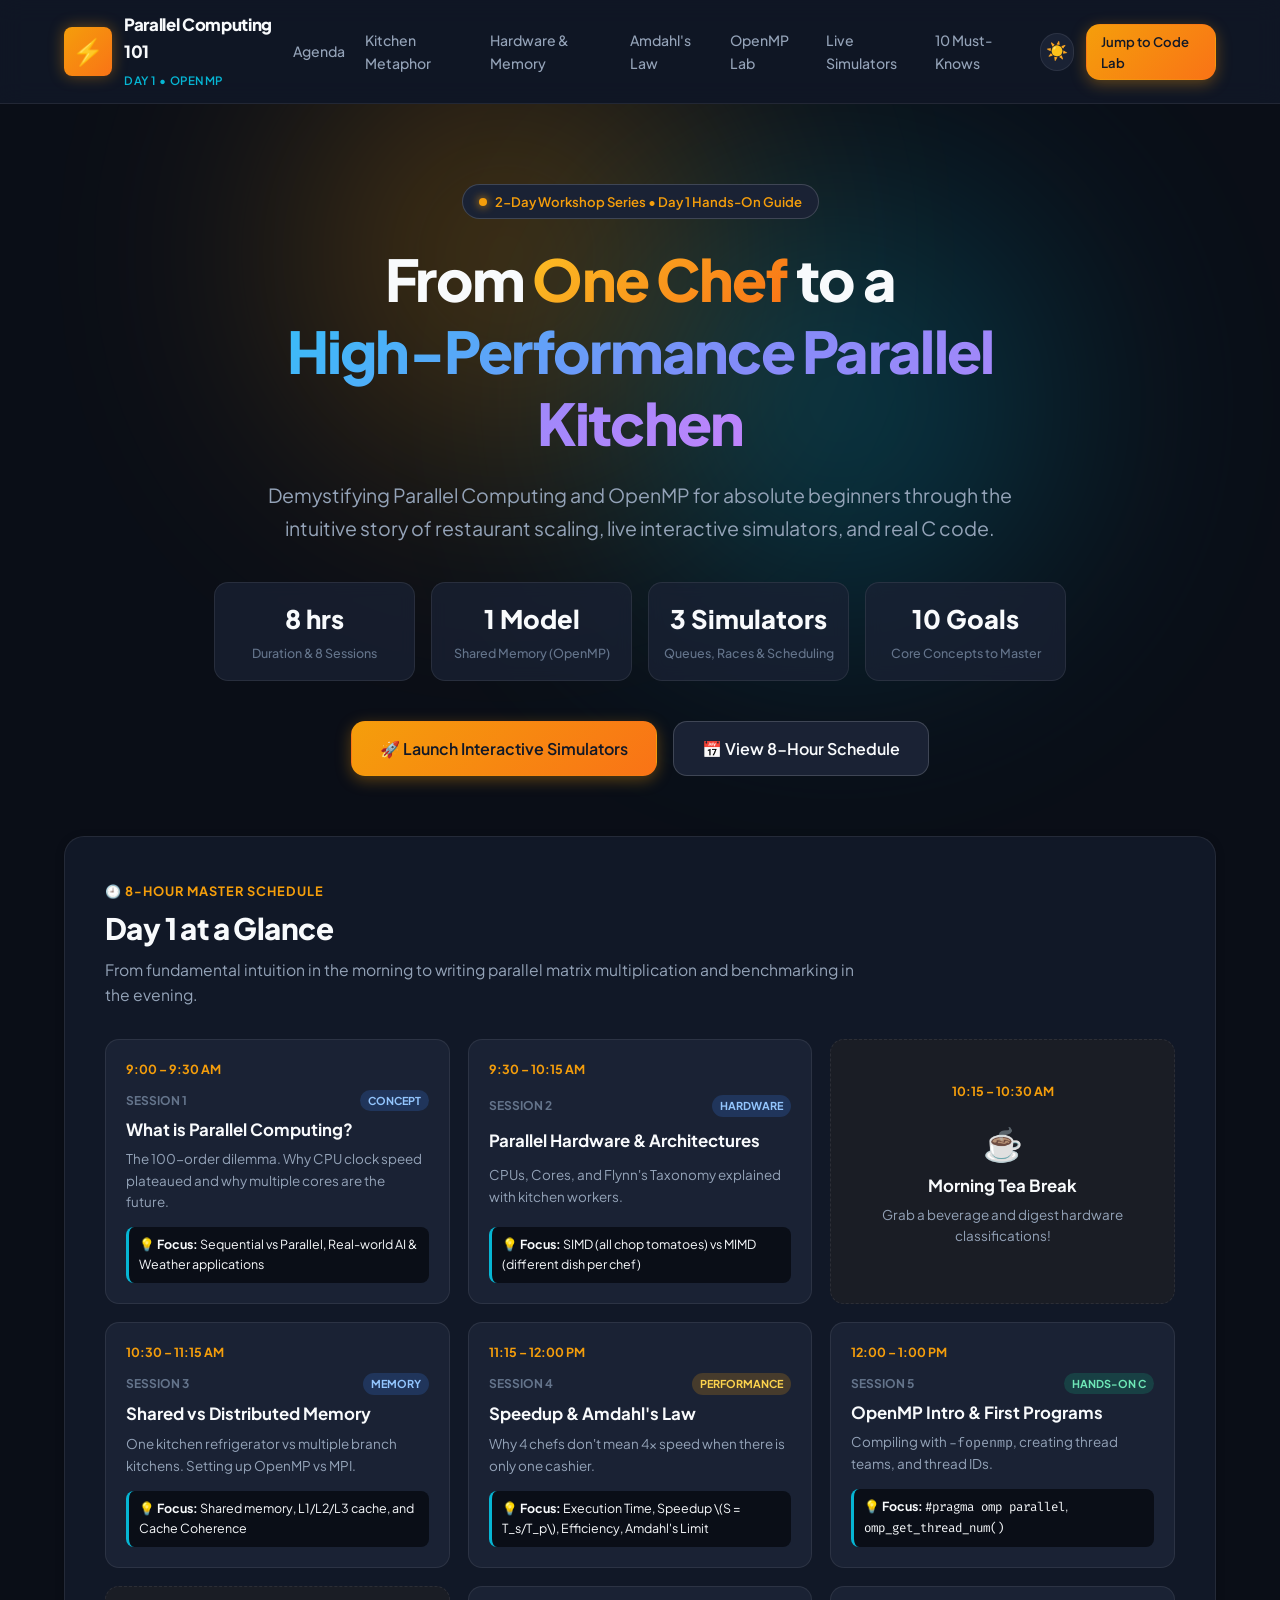
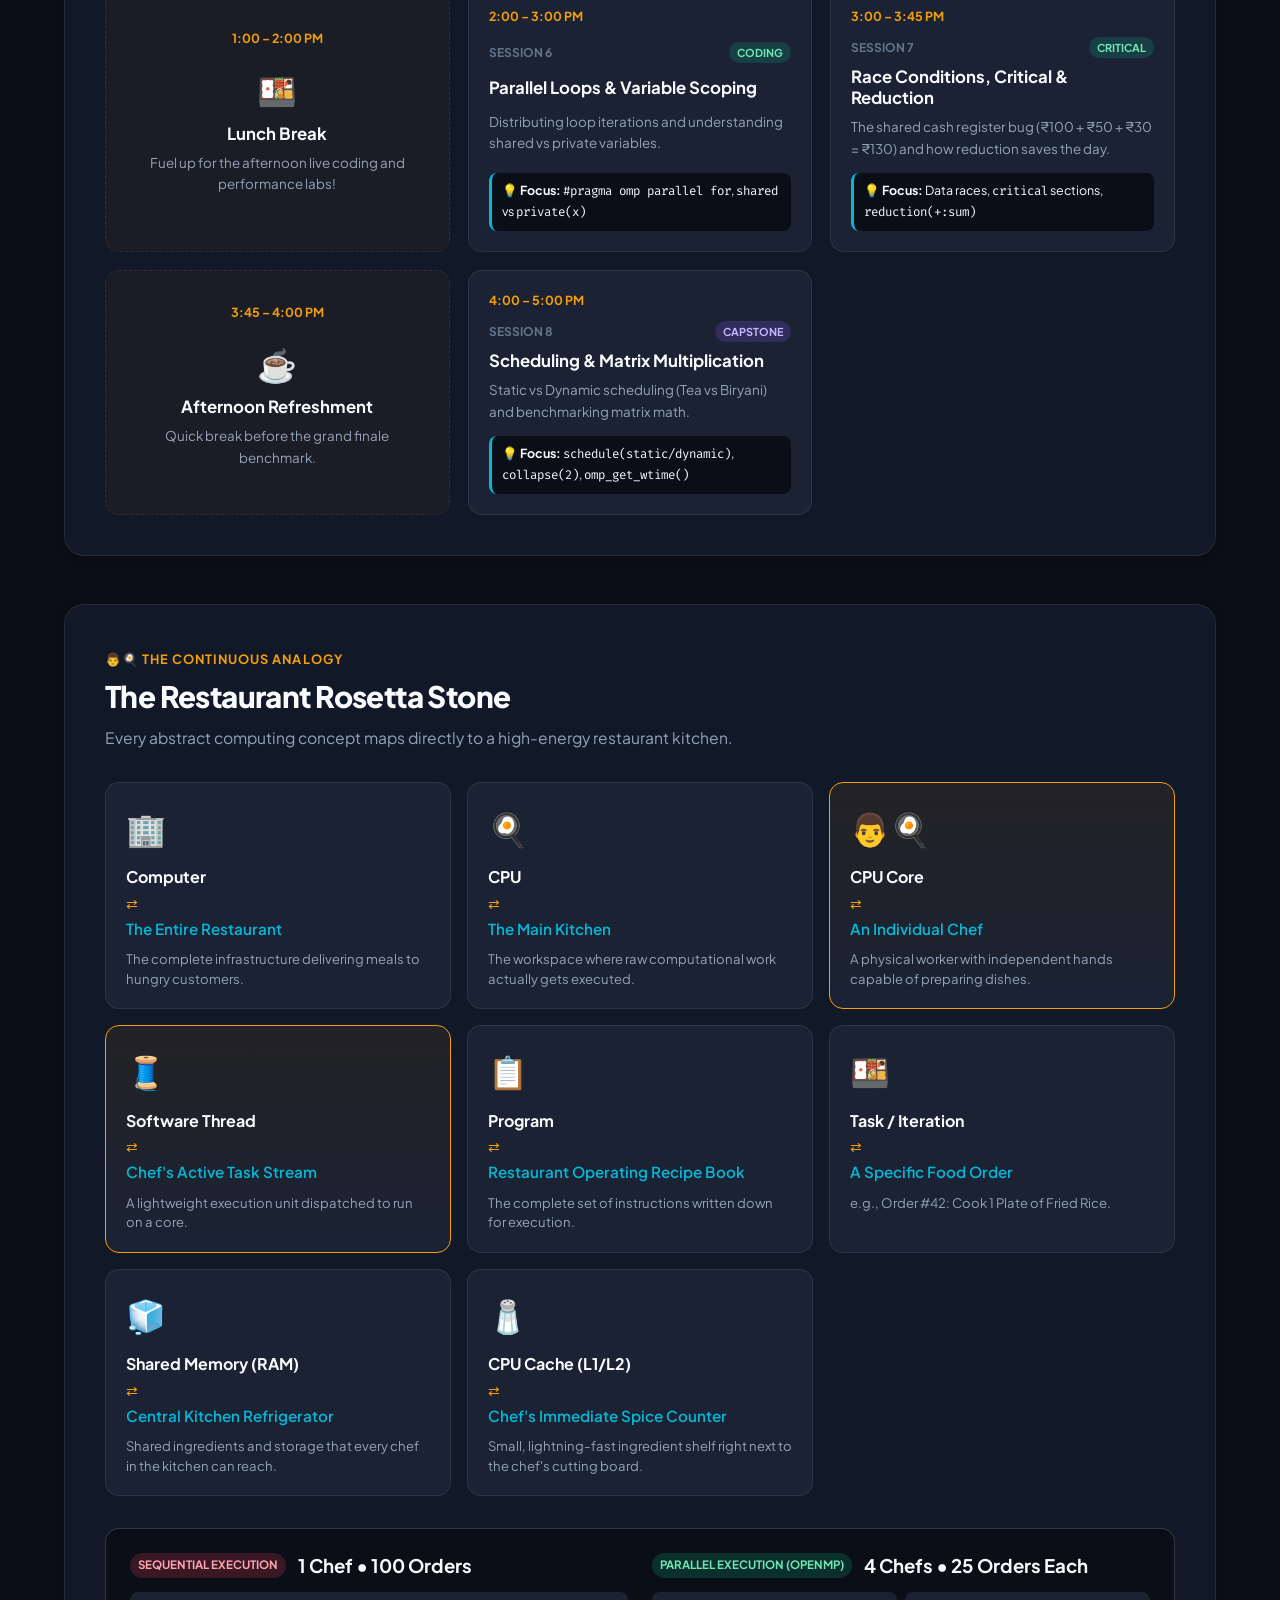
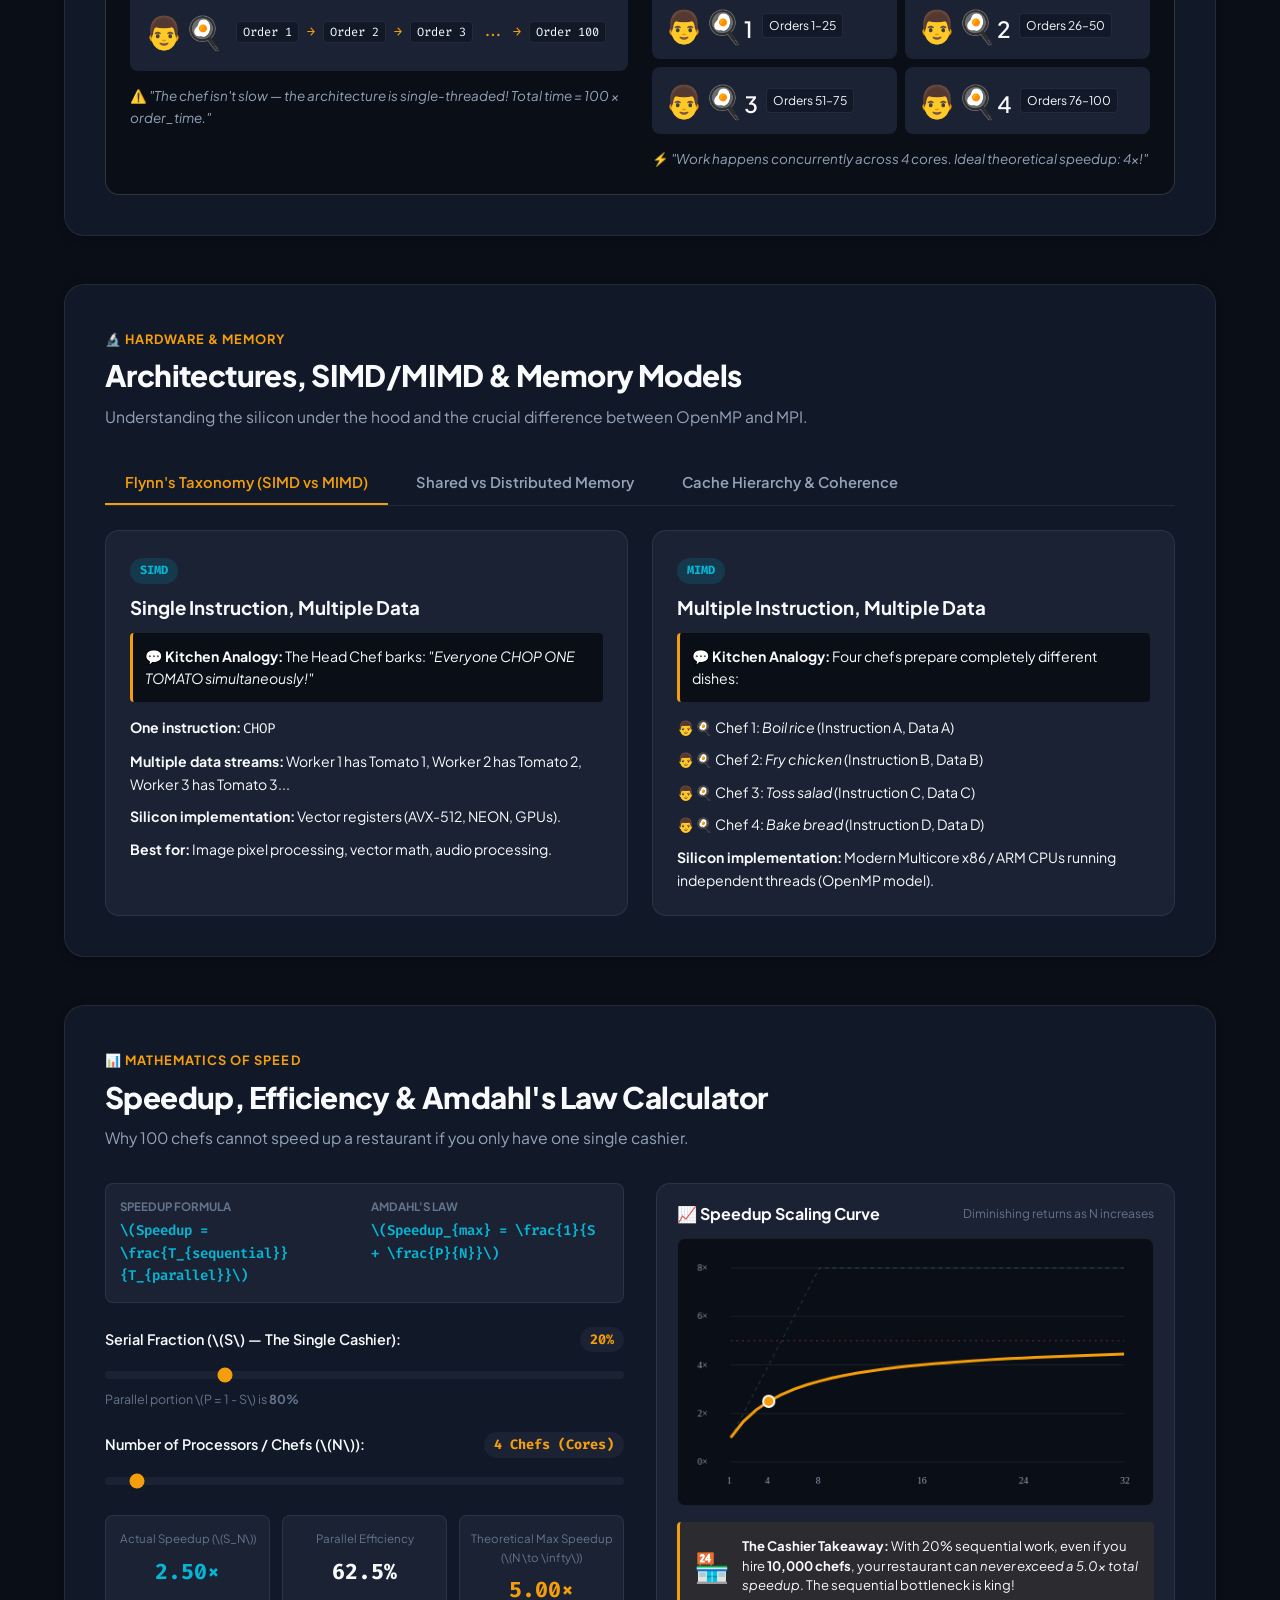
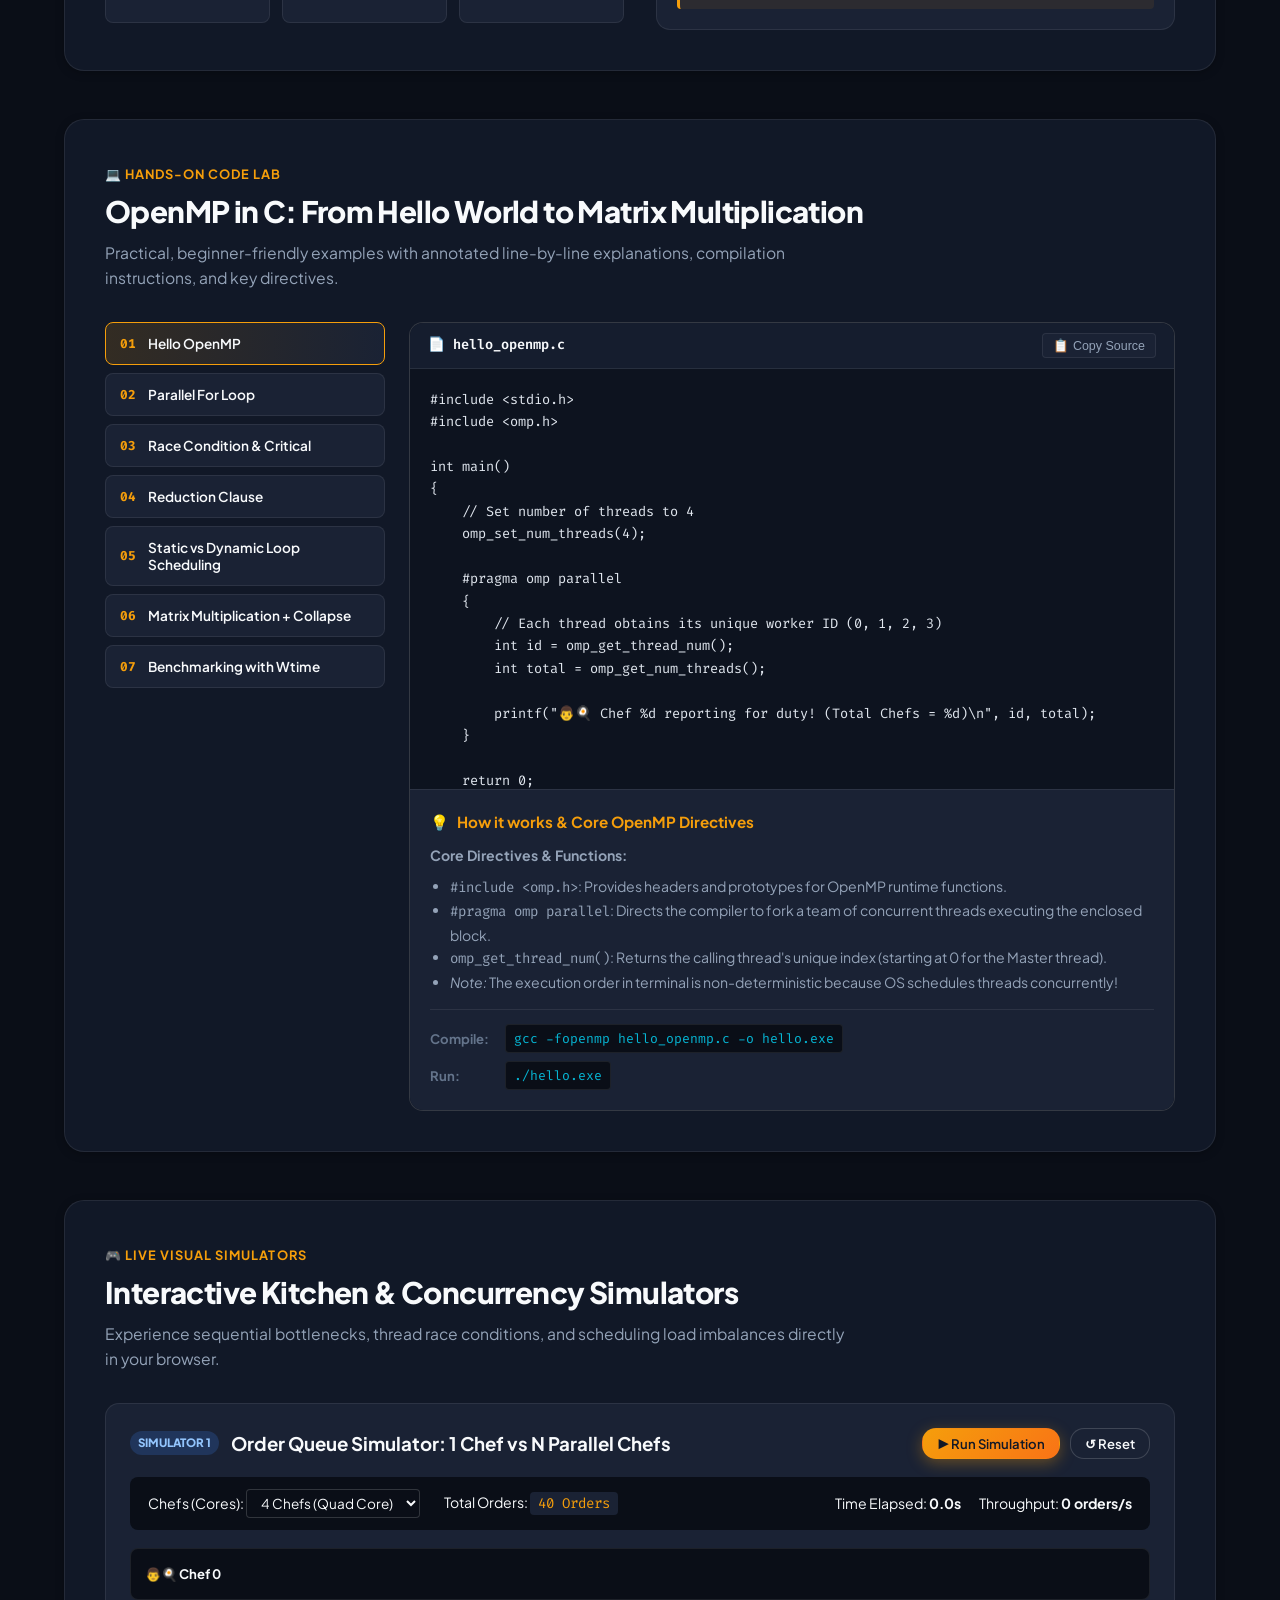
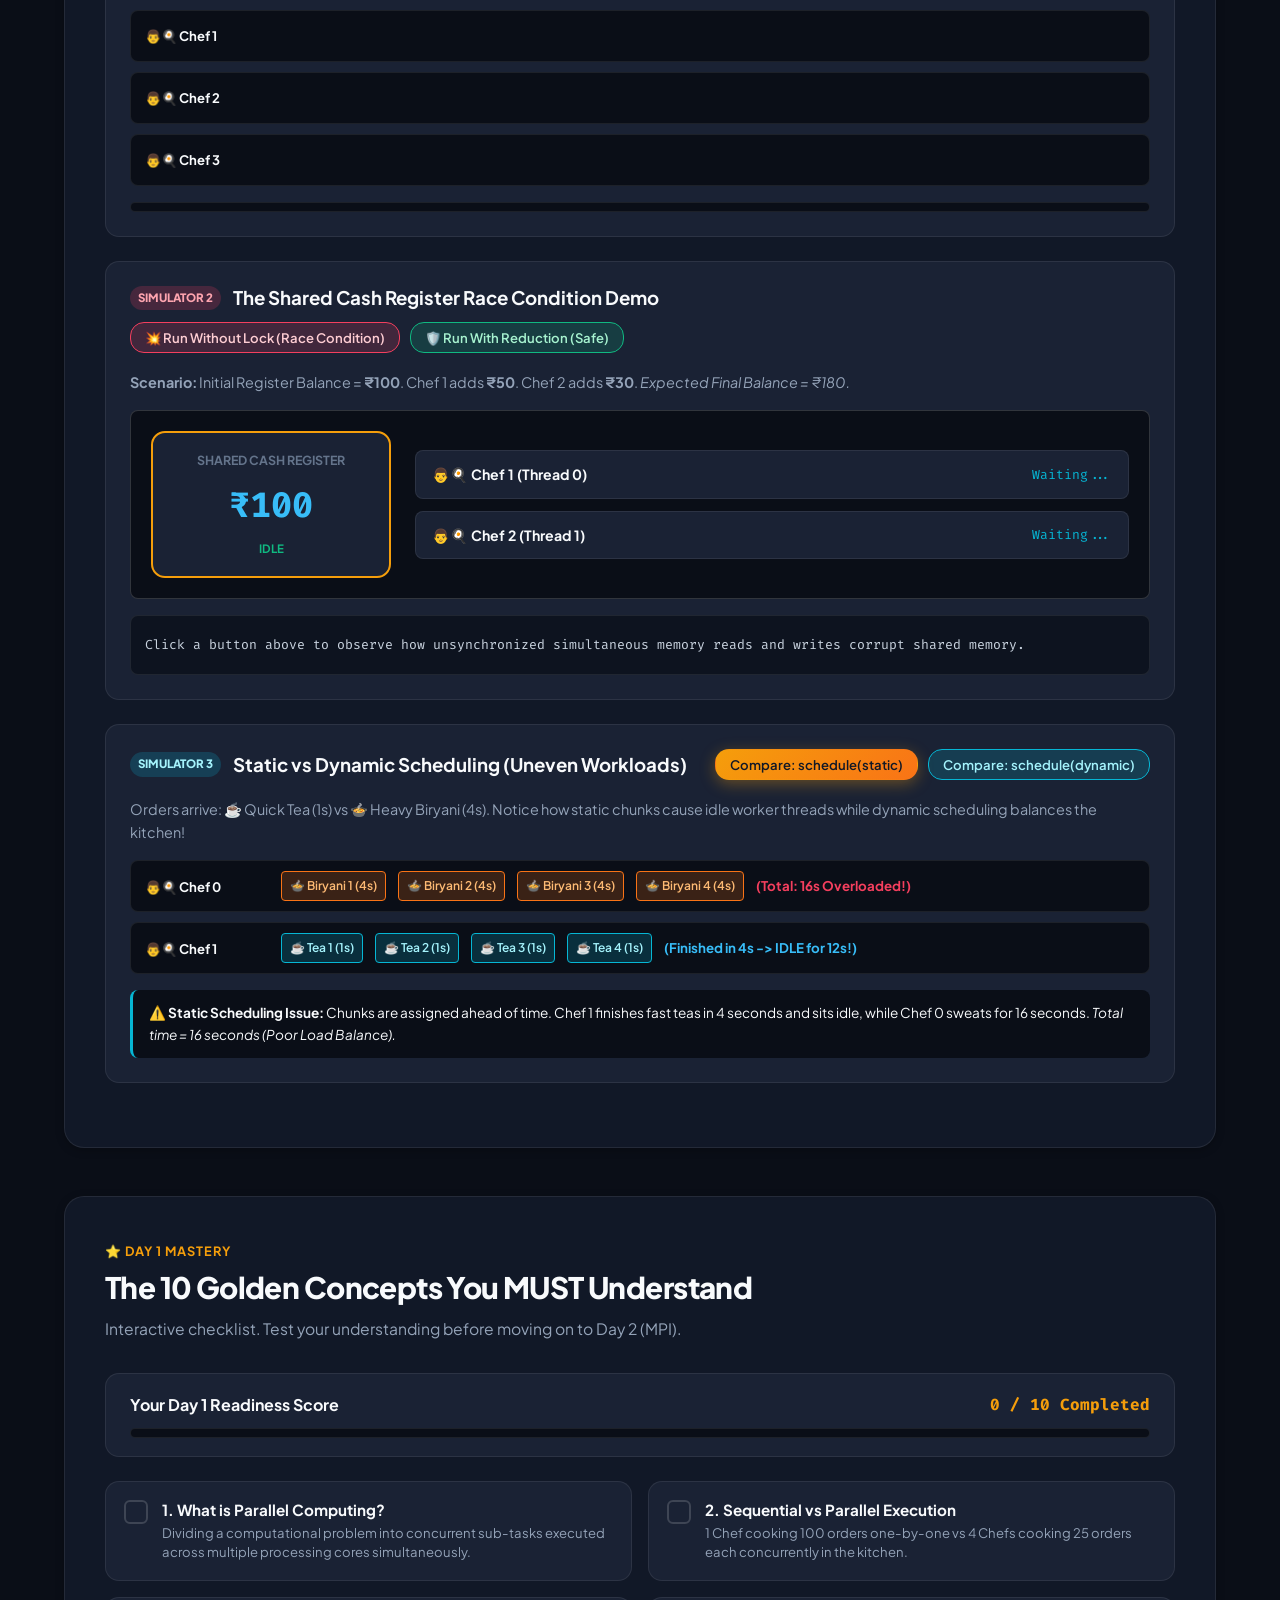
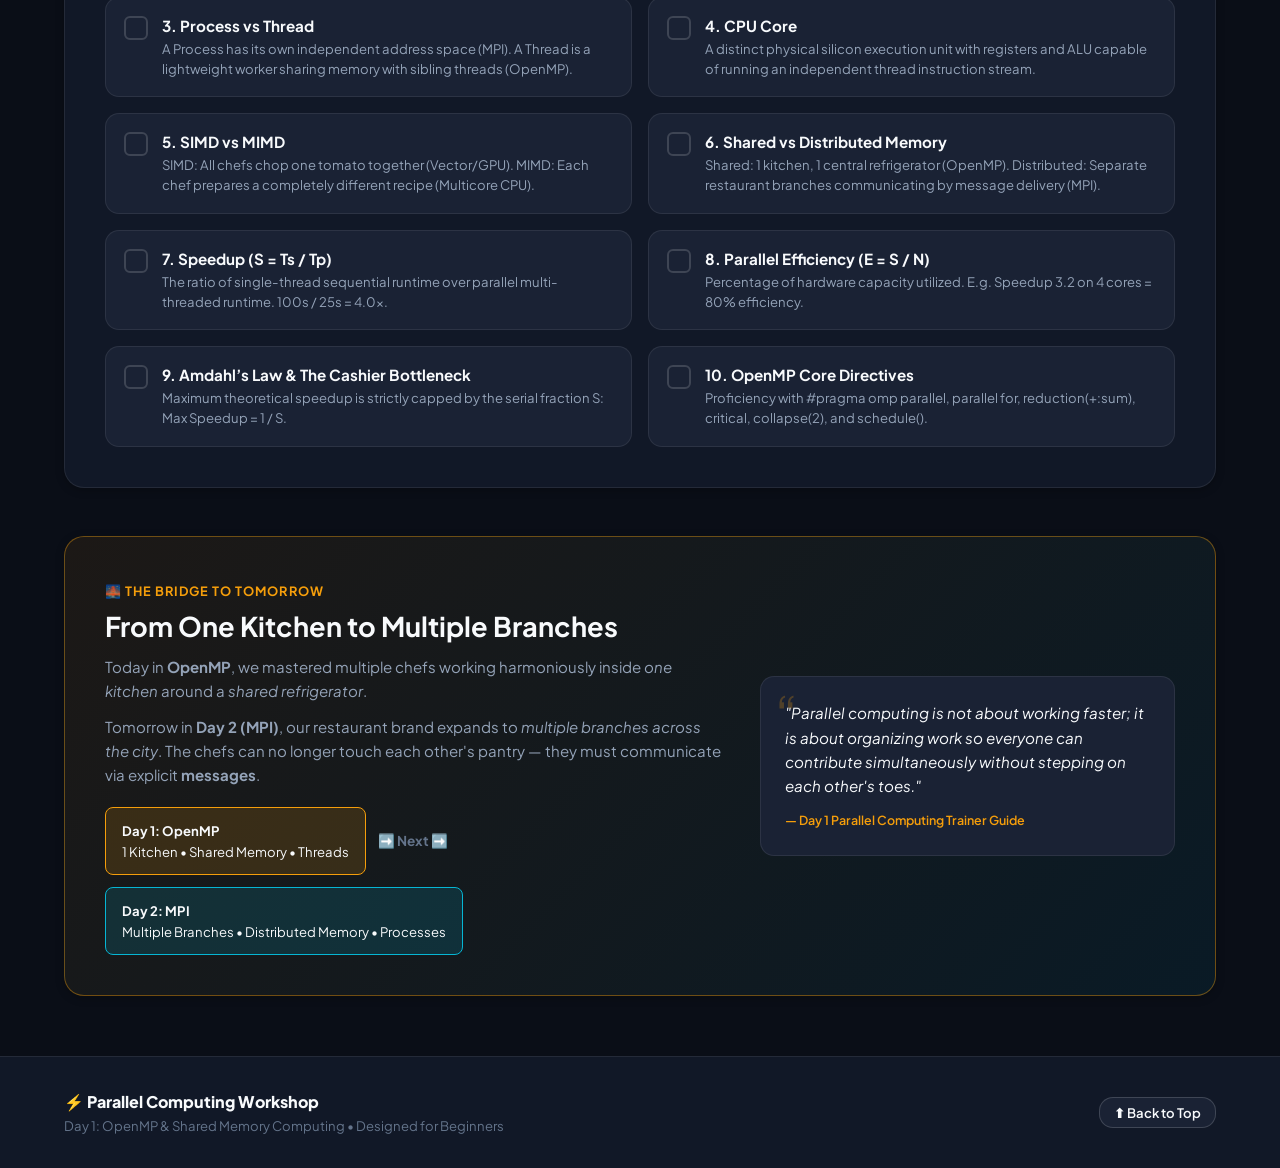
==== index.html @ 8dbad6a5 "Initial commit: Day 1 Parallel Computing and OpenMP Workshop Landing Page" ====
<!DOCTYPE html>
<html lang="en">
<head>
  <meta charset="UTF-8">
  <meta name="viewport" content="width=device-width, initial-scale=1.0">
  <title>Day 1: Parallel Computing & OpenMP — From One Chef to a Parallel Kitchen</title>
  <meta name="description" content="Day 1 of 2-Day Parallel Computing Workshop: Master parallel computing fundamentals, architectures, memory models, Amdahl's Law, and OpenMP through the continuous kitchen analogy.">
  <link rel="preconnect" href="https://fonts.googleapis.com">
  <link rel="preconnect" href="https://fonts.gstatic.com" crossorigin>
  <link href="https://fonts.googleapis.com/css2?family=Fira+Code:wght@400;500;600&family=Plus+Jakarta+Sans:wght@300;400;500;600;700;800&display=swap" rel="stylesheet">
  <link rel="stylesheet" href="style.css">
</head>
<body class="theme-dark">
  <!-- Top Navigation Header -->
  <header class="site-header">
    <div class="nav-container">
      <div class="brand">
        <span class="brand-icon">⚡</span>
        <div class="brand-text">
          <span class="brand-title">Parallel Computing 101</span>
          <span class="brand-badge">Day 1 • OpenMP</span>
        </div>
      </div>
      <nav class="nav-links" id="navLinks">
        <a href="#agenda">Agenda</a>
        <a href="#rosetta">Kitchen Metaphor</a>
        <a href="#architectures">Hardware & Memory</a>
        <a href="#amdahl">Amdahl's Law</a>
        <a href="#codelab">OpenMP Lab</a>
        <a href="#simulators">Live Simulators</a>
        <a href="#milestones">10 Must-Knows</a>
      </nav>
      <div class="nav-actions">
        <button class="theme-toggle" id="themeToggle" title="Toggle Theme" aria-label="Toggle Theme">
          <span class="toggle-icon">☀️</span>
        </button>
        <a href="#codelab" class="btn btn-primary btn-sm">Jump to Code Lab</a>
      </div>
    </div>
  </header>

  <!-- Hero Section -->
  <section class="hero-section">
    <div class="hero-glow hero-glow-1"></div>
    <div class="hero-glow hero-glow-2"></div>
    <div class="container hero-content">
      <div class="hero-pill">
        <span class="pill-dot"></span>
        <span>2-Day Workshop Series • Day 1 Hands-On Guide</span>
      </div>
      <h1 class="hero-title">
        From <span class="gradient-text-accent">One Chef</span> to a <br class="br-desktop">
        <span class="gradient-text-primary">High-Performance Parallel Kitchen</span>
      </h1>
      <p class="hero-subtitle">
        Demystifying Parallel Computing and OpenMP for absolute beginners through the intuitive story of restaurant scaling, live interactive simulators, and real C code.
      </p>

      <!-- Quick Metrics Bar -->
      <div class="hero-stats">
        <div class="stat-card">
          <div class="stat-num">8 hrs</div>
          <div class="stat-label">Duration & 8 Sessions</div>
        </div>
        <div class="stat-card">
          <div class="stat-num">1 Model</div>
          <div class="stat-label">Shared Memory (OpenMP)</div>
        </div>
        <div class="stat-card">
          <div class="stat-num">3 Simulators</div>
          <div class="stat-label">Queues, Races & Scheduling</div>
        </div>
        <div class="stat-card">
          <div class="stat-num">10 Goals</div>
          <div class="stat-label">Core Concepts to Master</div>
        </div>
      </div>

      <div class="hero-cta-group">
        <a href="#simulators" class="btn btn-primary btn-lg">
          <span>🚀 Launch Interactive Simulators</span>
        </a>
        <a href="#agenda" class="btn btn-secondary btn-lg">
          <span>📅 View 8-Hour Schedule</span>
        </a>
      </div>
    </div>
  </section>

  <!-- Main Container -->
  <main class="container">

    <!-- Section 0: Day at a Glance / Interactive Agenda -->
    <section id="agenda" class="section-card">
      <div class="section-header">
        <div class="section-tag">🕘 8-Hour Master Schedule</div>
        <h2 class="section-title">Day 1 at a Glance</h2>
        <p class="section-desc">From fundamental intuition in the morning to writing parallel matrix multiplication and benchmarking in the evening.</p>
      </div>

      <div class="timeline-grid">
        <!-- Item 1 -->
        <div class="timeline-card" data-session="1">
          <div class="time-badge">9:00 – 9:30 AM</div>
          <div class="session-header-row">
            <span class="session-num">Session 1</span>
            <span class="session-tag theory">Concept</span>
          </div>
          <h3>What is Parallel Computing?</h3>
          <p>The 100-order dilemma. Why CPU clock speed plateaued and why multiple cores are the future.</p>
          <div class="session-focus">💡 <strong>Focus:</strong> Sequential vs Parallel, Real-world AI & Weather applications</div>
        </div>

        <!-- Item 2 -->
        <div class="timeline-card" data-session="2">
          <div class="time-badge">9:30 – 10:15 AM</div>
          <div class="session-header-row">
            <span class="session-num">Session 2</span>
            <span class="session-tag theory">Hardware</span>
          </div>
          <h3>Parallel Hardware & Architectures</h3>
          <p>CPUs, Cores, and Flynn's Taxonomy explained with kitchen workers.</p>
          <div class="session-focus">💡 <strong>Focus:</strong> SIMD (all chop tomatoes) vs MIMD (different dish per chef)</div>
        </div>

        <!-- Break 1 -->
        <div class="timeline-card break-card">
          <div class="time-badge">10:15 – 10:30 AM</div>
          <div class="break-icon">☕</div>
          <h3>Morning Tea Break</h3>
          <p>Grab a beverage and digest hardware classifications!</p>
        </div>

        <!-- Item 3 -->
        <div class="timeline-card" data-session="3">
          <div class="time-badge">10:30 – 11:15 AM</div>
          <div class="session-header-row">
            <span class="session-num">Session 3</span>
            <span class="session-tag theory">Memory</span>
          </div>
          <h3>Shared vs Distributed Memory</h3>
          <p>One kitchen refrigerator vs multiple branch kitchens. Setting up OpenMP vs MPI.</p>
          <div class="session-focus">💡 <strong>Focus:</strong> Shared memory, L1/L2/L3 cache, and Cache Coherence</div>
        </div>

        <!-- Item 4 -->
        <div class="timeline-card" data-session="4">
          <div class="time-badge">11:15 – 12:00 PM</div>
          <div class="session-header-row">
            <span class="session-num">Session 4</span>
            <span class="session-tag math">Performance</span>
          </div>
          <h3>Speedup & Amdahl's Law</h3>
          <p>Why 4 chefs don't mean 4× speed when there is only one cashier.</p>
          <div class="session-focus">💡 <strong>Focus:</strong> Execution Time, Speedup \(S = T_s/T_p\), Efficiency, Amdahl's Limit</div>
        </div>

        <!-- Item 5 -->
        <div class="timeline-card" data-session="5">
          <div class="time-badge">12:00 – 1:00 PM</div>
          <div class="session-header-row">
            <span class="session-num">Session 5</span>
            <span class="session-tag code">Hands-on C</span>
          </div>
          <h3>OpenMP Intro & First Programs</h3>
          <p>Compiling with <code>-fopenmp</code>, creating thread teams, and thread IDs.</p>
          <div class="session-focus">💡 <strong>Focus:</strong> <code>#pragma omp parallel</code>, <code>omp_get_thread_num()</code></div>
        </div>

        <!-- Lunch -->
        <div class="timeline-card break-card lunch-card">
          <div class="time-badge">1:00 – 2:00 PM</div>
          <div class="break-icon">🍱</div>
          <h3>Lunch Break</h3>
          <p>Fuel up for the afternoon live coding and performance labs!</p>
        </div>

        <!-- Item 6 -->
        <div class="timeline-card" data-session="6">
          <div class="time-badge">2:00 – 3:00 PM</div>
          <div class="session-header-row">
            <span class="session-num">Session 6</span>
            <span class="session-tag code">Coding</span>
          </div>
          <h3>Parallel Loops & Variable Scoping</h3>
          <p>Distributing loop iterations and understanding shared vs private variables.</p>
          <div class="session-focus">💡 <strong>Focus:</strong> <code>#pragma omp parallel for</code>, <code>shared</code> vs <code>private(x)</code></div>
        </div>

        <!-- Item 7 -->
        <div class="timeline-card" data-session="7">
          <div class="time-badge">3:00 – 3:45 PM</div>
          <div class="session-header-row">
            <span class="session-num">Session 7</span>
            <span class="session-tag code">Critical</span>
          </div>
          <h3>Race Conditions, Critical & Reduction</h3>
          <p>The shared cash register bug (₹100 + ₹50 + ₹30 = ₹130) and how reduction saves the day.</p>
          <div class="session-focus">💡 <strong>Focus:</strong> Data races, <code>critical</code> sections, <code>reduction(+:sum)</code></div>
        </div>

        <!-- Break 2 -->
        <div class="timeline-card break-card">
          <div class="time-badge">3:45 – 4:00 PM</div>
          <div class="break-icon">☕</div>
          <h3>Afternoon Refreshment</h3>
          <p>Quick break before the grand finale benchmark.</p>
        </div>

        <!-- Item 8 -->
        <div class="timeline-card" data-session="8">
          <div class="time-badge">4:00 – 5:00 PM</div>
          <div class="session-header-row">
            <span class="session-num">Session 8</span>
            <span class="session-tag capstone">Capstone</span>
          </div>
          <h3>Scheduling & Matrix Multiplication</h3>
          <p>Static vs Dynamic scheduling (Tea vs Biryani) and benchmarking matrix math.</p>
          <div class="session-focus">💡 <strong>Focus:</strong> <code>schedule(static/dynamic)</code>, <code>collapse(2)</code>, <code>omp_get_wtime()</code></div>
        </div>
      </div>
    </section>

    <!-- Section 1: The Kitchen Rosetta Stone -->
    <section id="rosetta" class="section-card">
      <div class="section-header">
        <div class="section-tag">👨🍳 The Continuous Analogy</div>
        <h2 class="section-title">The Restaurant Rosetta Stone</h2>
        <p class="section-desc">Every abstract computing concept maps directly to a high-energy restaurant kitchen.</p>
      </div>

      <div class="rosetta-grid">
        <div class="rosetta-card">
          <div class="rosetta-icon">🏢</div>
          <div class="rosetta-term">Computer</div>
          <div class="rosetta-arrow">⇄</div>
          <div class="rosetta-metaphor">The Entire Restaurant</div>
          <p>The complete infrastructure delivering meals to hungry customers.</p>
        </div>

        <div class="rosetta-card">
          <div class="rosetta-icon">🍳</div>
          <div class="rosetta-term">CPU</div>
          <div class="rosetta-arrow">⇄</div>
          <div class="rosetta-metaphor">The Main Kitchen</div>
          <p>The workspace where raw computational work actually gets executed.</p>
        </div>

        <div class="rosetta-card highlight-card">
          <div class="rosetta-icon">👨🍳</div>
          <div class="rosetta-term">CPU Core</div>
          <div class="rosetta-arrow">⇄</div>
          <div class="rosetta-metaphor">An Individual Chef</div>
          <p>A physical worker with independent hands capable of preparing dishes.</p>
        </div>

        <div class="rosetta-card highlight-card">
          <div class="rosetta-icon">🧵</div>
          <div class="rosetta-term">Software Thread</div>
          <div class="rosetta-arrow">⇄</div>
          <div class="rosetta-metaphor">Chef's Active Task Stream</div>
          <p>A lightweight execution unit dispatched to run on a core.</p>
        </div>

        <div class="rosetta-card">
          <div class="rosetta-icon">📋</div>
          <div class="rosetta-term">Program</div>
          <div class="rosetta-arrow">⇄</div>
          <div class="rosetta-metaphor">Restaurant Operating Recipe Book</div>
          <p>The complete set of instructions written down for execution.</p>
        </div>

        <div class="rosetta-card">
          <div class="rosetta-icon">🍱</div>
          <div class="rosetta-term">Task / Iteration</div>
          <div class="rosetta-arrow">⇄</div>
          <div class="rosetta-metaphor">A Specific Food Order</div>
          <p>e.g., Order #42: Cook 1 Plate of Fried Rice.</p>
        </div>

        <div class="rosetta-card">
          <div class="rosetta-icon">🧊</div>
          <div class="rosetta-term">Shared Memory (RAM)</div>
          <div class="rosetta-arrow">⇄</div>
          <div class="rosetta-metaphor">Central Kitchen Refrigerator</div>
          <p>Shared ingredients and storage that every chef in the kitchen can reach.</p>
        </div>

        <div class="rosetta-card">
          <div class="rosetta-icon">🧂</div>
          <div class="rosetta-term">CPU Cache (L1/L2)</div>
          <div class="rosetta-arrow">⇄</div>
          <div class="rosetta-metaphor">Chef's Immediate Spice Counter</div>
          <p>Small, lightning-fast ingredient shelf right next to the chef's cutting board.</p>
        </div>
      </div>

      <!-- Story Comparison: 1 Chef vs 4 Chefs -->
      <div class="comparison-box">
        <div class="comp-col">
          <div class="comp-header">
            <span class="comp-badge bad">Sequential Execution</span>
            <h3>1 Chef • 100 Orders</h3>
          </div>
          <div class="comp-visual">
            <div class="chef-avatar">👨🍳</div>
            <div class="order-pipeline">
              <span class="order-chip">Order 1</span> → 
              <span class="order-chip">Order 2</span> → 
              <span class="order-chip">Order 3</span> ... → 
              <span class="order-chip">Order 100</span>
            </div>
          </div>
          <p class="comp-note">⚠️ <em>"The chef isn't slow — the architecture is single-threaded! Total time = 100 × order_time."</em></p>
        </div>

        <div class="comp-col highlight-col">
          <div class="comp-header">
            <span class="comp-badge good">Parallel Execution (OpenMP)</span>
            <h3>4 Chefs • 25 Orders Each</h3>
          </div>
          <div class="comp-visual-grid">
            <div class="chef-lane"><span class="chef-avatar">👨🍳₁</span> <span class="order-chip">Orders 1–25</span></div>
            <div class="chef-lane"><span class="chef-avatar">👨🍳₂</span> <span class="order-chip">Orders 26–50</span></div>
            <div class="chef-lane"><span class="chef-avatar">👨🍳₃</span> <span class="order-chip">Orders 51–75</span></div>
            <div class="chef-lane"><span class="chef-avatar">👨🍳₄</span> <span class="order-chip">Orders 76–100</span></div>
          </div>
          <p class="comp-note">⚡ <em>"Work happens concurrently across 4 cores. Ideal theoretical speedup: 4×!"</em></p>
        </div>
      </div>
    </section>

    <!-- Section 2: Hardware, Flynn's Taxonomy & Memory Models -->
    <section id="architectures" class="section-card">
      <div class="section-header">
        <div class="section-tag">🔬 Hardware & Memory</div>
        <h2 class="section-title">Architectures, SIMD/MIMD & Memory Models</h2>
        <p class="section-desc">Understanding the silicon under the hood and the crucial difference between OpenMP and MPI.</p>
      </div>

      <div class="tab-container" id="archTabs">
        <div class="tab-buttons">
          <button class="tab-btn active" data-tab="tab-flynn">Flynn's Taxonomy (SIMD vs MIMD)</button>
          <button class="tab-btn" data-tab="tab-memory">Shared vs Distributed Memory</button>
          <button class="tab-btn" data-tab="tab-cache">Cache Hierarchy & Coherence</button>
        </div>

        <!-- Tab 1: Flynn's Taxonomy -->
        <div class="tab-content active" id="tab-flynn">
          <div class="two-col-grid">
            <div class="content-box">
              <div class="concept-badge">SIMD</div>
              <h3>Single Instruction, Multiple Data</h3>
              <div class="kitchen-quote">
                💬 <strong>Kitchen Analogy:</strong> The Head Chef barks: <em>"Everyone CHOP ONE TOMATO simultaneously!"</em>
              </div>
              <ul class="feature-list">
                <li><strong>One instruction:</strong> <code>CHOP</code></li>
                <li><strong>Multiple data streams:</strong> Worker 1 has Tomato 1, Worker 2 has Tomato 2, Worker 3 has Tomato 3...</li>
                <li><strong>Silicon implementation:</strong> Vector registers (AVX-512, NEON, GPUs).</li>
                <li><strong>Best for:</strong> Image pixel processing, vector math, audio processing.</li>
              </ul>
            </div>

            <div class="content-box">
              <div class="concept-badge">MIMD</div>
              <h3>Multiple Instruction, Multiple Data</h3>
              <div class="kitchen-quote">
                💬 <strong>Kitchen Analogy:</strong> Four chefs prepare completely different dishes:
              </div>
              <ul class="feature-list">
                <li>👨🍳 Chef 1: <em>Boil rice</em> (Instruction A, Data A)</li>
                <li>👨🍳 Chef 2: <em>Fry chicken</em> (Instruction B, Data B)</li>
                <li>👨🍳 Chef 3: <em>Toss salad</em> (Instruction C, Data C)</li>
                <li>👨🍳 Chef 4: <em>Bake bread</em> (Instruction D, Data D)</li>
                <li><strong>Silicon implementation:</strong> Modern Multicore x86 / ARM CPUs running independent threads (OpenMP model).</li>
              </ul>
            </div>
          </div>
        </div>

        <!-- Tab 2: Shared vs Distributed Memory -->
        <div class="tab-content" id="tab-memory">
          <div class="two-col-grid">
            <div class="memory-card shared">
              <div class="memory-header">
                <span class="memory-icon">🧊</span>
                <h3>Shared Memory Architecture</h3>
                <span class="tech-tag">OpenMP (Day 1)</span>
              </div>
              <div class="memory-diagram">
                <div class="mem-block">Shared RAM (Central Pantry)</div>
                <div class="mem-arrows">↓↓↓↓</div>
                <div class="cores-row">
                  <div class="core-box">Core 0 (Thread 0)</div>
                  <div class="core-box">Core 1 (Thread 1)</div>
                  <div class="core-box">Core 2 (Thread 1)</div>
                  <div class="core-box">Core 3 (Thread 3)</div>
                </div>
              </div>
              <p>All threads share one common address space. Fast communication via pointers, but requires caution with race conditions!</p>
            </div>

            <div class="memory-card distributed">
              <div class="memory-header">
                <span class="memory-icon">🌐</span>
                <h3>Distributed Memory Architecture</h3>
                <span class="tech-tag">MPI (Day 2 Preview)</span>
              </div>
              <div class="memory-diagram">
                <div class="dist-nodes">
                  <div class="node-box">
                    <span>Node 1</span>
                    <small>RAM 1</small>
                  </div>
                  <div class="network-bus">⇄ Network Messages ⇄</div>
                  <div class="node-box">
                    <span>Node 2</span>
                    <small>RAM 2</small>
                  </div>
                </div>
              </div>
              <p>Separate physical computers (branches). Branch 1 cannot peek into Branch 2's fridge; they must pass explicit messages over the network.</p>
            </div>
          </div>
        </div>

        <!-- Tab 3: Cache & Coherence -->
        <div class="tab-content" id="tab-cache">
          <div class="cache-explainer">
            <h3>Why Cache Matters: The Walking Chef Problem</h3>
            <p>If the central refrigerator (RAM) is 50 meters away, walking back and forth for every pinch of salt destroys throughput. Modern CPUs put small, ultra-fast memory right next to the core.</p>

            <div class="cache-pyramid">
              <div class="pyramid-level l1"><span>L1 Cache (Fastest, ~1-2 ns, KB) — Chef's Cutting Board</span></div>
              <div class="pyramid-level l2"><span>L2 Cache (~3-5 ns, Hundreds KB) — Personal Prep Shelf</span></div>
              <div class="pyramid-level l3"><span>L3 Cache (~10-20 ns, Shared MB) — Kitchen Pass Counter</span></div>
              <div class="pyramid-level ram"><span>Main Memory RAM (~60-100 ns, GB) — Central Cold Storage</span></div>
            </div>

            <div class="coherence-warning">
              <h4>⚠️ The Cache Coherence Dilemma</h4>
              <p>Suppose <strong>Chef 1</strong> updates the secret salt quantity on their cutting board. <strong>Chef 2</strong> still reads their local stale copy. Hardware uses cache coherence protocols (MESI) to keep local caches synchronized automatically.</p>
            </div>
          </div>
        </div>
      </div>
    </section>

    <!-- Section 3: Performance, Speedup & Interactive Amdahl's Law -->
    <section id="amdahl" class="section-card">
      <div class="section-header">
        <div class="section-tag">📊 Mathematics of Speed</div>
        <h2 class="section-title">Speedup, Efficiency & Amdahl's Law Calculator</h2>
        <p class="section-desc">Why 100 chefs cannot speed up a restaurant if you only have one single cashier.</p>
      </div>

      <div class="amdahl-container">
        <!-- Interactive Controls -->
        <div class="amdahl-controls">
          <div class="formula-banner">
            <div class="formula-item">
              <span class="formula-label">Speedup Formula</span>
              <span class="formula-math">\(Speedup = \frac{T_{sequential}}{T_{parallel}}\)</span>
            </div>
            <div class="formula-item">
              <span class="formula-label">Amdahl's Law</span>
              <span class="formula-math">\(Speedup_{max} = \frac{1}{S + \frac{P}{N}}\)</span>
            </div>
          </div>

          <div class="slider-group">
            <div class="slider-header">
              <label for="serialFractionSlider">Serial Fraction (\(S\) — The Single Cashier):</label>
              <span class="slider-val" id="serialVal">20%</span>
            </div>
            <input type="range" id="serialFractionSlider" min="0" max="90" step="5" value="20" class="slider">
            <small class="slider-hint">Parallel portion \(P = 1 - S\) is <strong id="parallelVal">80%</strong></small>
          </div>

          <div class="slider-group">
            <div class="slider-header">
              <label for="numCoresSlider">Number of Processors / Chefs (\(N\)):</label>
              <span class="slider-val" id="coresVal">4 Cores</span>
            </div>
            <input type="range" id="numCoresSlider" min="1" max="64" step="1" value="4" class="slider">
          </div>

          <!-- Real-time Output Metrics -->
          <div class="amdahl-results">
            <div class="res-box">
              <span class="res-label">Actual Speedup (\(S_N\))</span>
              <span class="res-value highlight" id="actualSpeedup">2.50×</span>
            </div>
            <div class="res-box">
              <span class="res-label">Parallel Efficiency</span>
              <span class="res-value" id="efficiencyVal">62.5%</span>
            </div>
            <div class="res-box">
              <span class="res-label">Theoretical Max Speedup (\(N \to \infty\))</span>
              <span class="res-value accent" id="maxSpeedup">5.00×</span>
            </div>
          </div>
        </div>

        <!-- Visual Canvas & Story Breakdown -->
        <div class="amdahl-visualizer">
          <div class="visualizer-header">
            <h4>📈 Speedup Scaling Curve</h4>
            <span class="badge-dim" id="scalingInsight">Diminishing returns as N increases</span>
          </div>
          <div class="chart-wrapper">
            <canvas id="amdahlChart" width="480" height="260"></canvas>
          </div>
          <div class="cashier-story-box">
            <div class="cashier-icon">🏪</div>
            <div class="cashier-text">
              <strong>The Cashier Takeaway:</strong> With 20% sequential work, even if you hire <strong>10,000 chefs</strong>, your restaurant can <em>never exceed a 5.0× total speedup</em>. The sequential bottleneck is king!
            </div>
          </div>
        </div>
      </div>
    </section>

    <!-- Section 4: OpenMP Hands-on Code Lab -->
    <section id="codelab" class="section-card">
      <div class="section-header">
        <div class="section-tag">💻 Hands-on Code Lab</div>
        <h2 class="section-title">OpenMP in C: From Hello World to Matrix Multiplication</h2>
        <p class="section-desc">Practical, beginner-friendly examples with annotated line-by-line explanations, compilation instructions, and key directives.</p>
      </div>

      <div class="code-lab-wrapper">
        <!-- Lab Navigator Tabs -->
        <div class="lab-nav" id="codeLabNav">
          <button class="lab-tab active" data-code="hello">
            <span class="tab-num">01</span>
            <span class="tab-title">Hello OpenMP</span>
          </button>
          <button class="lab-tab" data-code="parallel-for">
            <span class="tab-num">02</span>
            <span class="tab-title">Parallel For Loop</span>
          </button>
          <button class="lab-tab" data-code="race-condition">
            <span class="tab-num">03</span>
            <span class="tab-title">Race Condition & Critical</span>
          </button>
          <button class="lab-tab" data-code="reduction">
            <span class="tab-num">04</span>
            <span class="tab-title">Reduction Clause</span>
          </button>
          <button class="lab-tab" data-code="scheduling">
            <span class="tab-num">05</span>
            <span class="tab-title">Static vs Dynamic Loop Scheduling</span>
          </button>
          <button class="lab-tab" data-code="matrix">
            <span class="tab-num">06</span>
            <span class="tab-title">Matrix Multiplication + Collapse</span>
          </button>
          <button class="lab-tab" data-code="timing">
            <span class="tab-num">07</span>
            <span class="tab-title">Benchmarking with Wtime</span>
          </button>
        </div>

        <!-- Code Display Pane -->
        <div class="code-display-pane">
          <div class="code-header-bar">
            <div class="file-info">
              <span class="file-icon">📄</span>
              <span class="file-name" id="currentFileName">hello_openmp.c</span>
            </div>
            <div class="code-actions">
              <button class="btn-copy" id="copyCodeBtn" title="Copy Code">
                <span>📋 Copy Source</span>
              </button>
            </div>
          </div>

          <pre class="code-block"><code id="codeContent" class="language-c"></code></pre>

          <!-- Explanation Drawer -->
          <div class="code-explanation-card">
            <div class="exp-title">
              <span class="exp-icon">💡</span>
              <span id="expHeading">How it works & Core OpenMP Directives</span>
            </div>
            <div class="exp-body" id="expBody">
              <!-- Injected by JS -->
            </div>
            <div class="compilation-bar">
              <div class="compile-cmd">
                <span class="cmd-label">Compile:</span>
                <code id="compileCmd">gcc -fopenmp hello_openmp.c -o hello.exe</code>
              </div>
              <div class="compile-cmd">
                <span class="cmd-label">Run:</span>
                <code id="runCmd">./hello.exe</code>
              </div>
            </div>
          </div>
        </div>
      </div>
    </section>

    <!-- Section 5: Live Interactive Simulators -->
    <section id="simulators" class="section-card">
      <div class="section-header">
        <div class="section-tag">🎮 Live Visual Simulators</div>
        <h2 class="section-title">Interactive Kitchen & Concurrency Simulators</h2>
        <p class="section-desc">Experience sequential bottlenecks, thread race conditions, and scheduling load imbalances directly in your browser.</p>
      </div>

      <!-- Simulator 1: The 100-Order Queue (1 Chef vs 4 Chefs) -->
      <div class="sim-card">
        <div class="sim-header">
          <div class="sim-title-group">
            <span class="sim-badge">Simulator 1</span>
            <h3>Order Queue Simulator: 1 Chef vs N Parallel Chefs</h3>
          </div>
          <div class="sim-controls-inline">
            <button class="btn btn-primary btn-sm" id="btnRunQueueSim">▶ Run Simulation</button>
            <button class="btn btn-secondary btn-sm" id="btnResetQueueSim">↺ Reset</button>
          </div>
        </div>

        <div class="sim-body">
          <div class="queue-params">
            <label>Chefs (Cores):
              <select id="queueChefsSelect" class="sim-select">
                <option value="1">1 Chef (Sequential)</option>
                <option value="2">2 Chefs</option>
                <option value="4" selected>4 Chefs (Quad Core)</option>
                <option value="8">8 Chefs (Octa Core)</option>
              </select>
            </label>
            <label>Total Orders:
              <span class="order-count-badge">40 Orders</span>
            </label>
            <div class="sim-metric">
              <span>Time Elapsed: <strong id="queueTimeElapsed">0.0s</strong></span>
              <span>Throughput: <strong id="queueThroughput">0 orders/s</strong></span>
            </div>
          </div>

          <div class="chefs-lanes-container" id="chefsLanesContainer">
            <!-- Rendered by JS -->
          </div>
          <div class="progress-bar-container">
            <div class="progress-bar-fill" id="queueTotalProgress" style="width: 0%"></div>
          </div>
        </div>
      </div>

      <!-- Simulator 2: The Shared Cash Counter Race Condition -->
      <div class="sim-card">
        <div class="sim-header">
          <div class="sim-title-group">
            <span class="sim-badge critical">Simulator 2</span>
            <h3>The Shared Cash Register Race Condition Demo</h3>
          </div>
          <div class="sim-controls-inline">
            <button class="btn btn-danger btn-sm" id="btnSimulateBuggyCash">💥 Run Without Lock (Race Condition)</button>
            <button class="btn btn-success btn-sm" id="btnSimulateSafeReduction">🛡️ Run With Reduction (Safe)</button>
          </div>
        </div>

        <div class="sim-body">
          <p class="sim-scenario-desc">
            <strong>Scenario:</strong> Initial Register Balance = <strong>₹100</strong>. 
            Chef 1 adds <strong>₹50</strong>. Chef 2 adds <strong>₹30</strong>. 
            <em>Expected Final Balance = ₹180.</em>
          </p>

          <div class="race-visual-box">
            <div class="cash-register-node">
              <div class="reg-title">Shared Cash Register</div>
              <div class="reg-amount" id="registerDisplay">₹100</div>
              <div class="reg-status" id="registerStatus">IDLE</div>
            </div>

            <div class="threads-timeline" id="raceTimeline">
              <div class="timeline-step" id="stepChef1">
                <div class="step-actor">👨🍳 Chef 1 (Thread 0)</div>
                <div class="step-action" id="chef1Action">Waiting...</div>
              </div>
              <div class="timeline-step" id="stepChef2">
                <div class="step-actor">👨🍳 Chef 2 (Thread 1)</div>
                <div class="step-action" id="chef2Action">Waiting...</div>
              </div>
            </div>
          </div>

          <div class="race-log-box" id="raceLog">
            Click a button above to observe how unsynchronized simultaneous memory reads and writes corrupt shared memory.
          </div>
        </div>
      </div>

      <!-- Simulator 3: Scheduling Tea (1 min) vs Biryani (20 min) -->
      <div class="sim-card">
        <div class="sim-header">
          <div class="sim-title-group">
            <span class="sim-badge info">Simulator 3</span>
            <h3>Static vs Dynamic Scheduling (Uneven Workloads)</h3>
          </div>
          <div class="sim-controls-inline">
            <button class="btn btn-primary btn-sm" id="btnScheduleStatic">Compare: schedule(static)</button>
            <button class="btn btn-accent btn-sm" id="btnScheduleDynamic">Compare: schedule(dynamic)</button>
          </div>
        </div>

        <div class="sim-body">
          <p class="sim-scenario-desc">
            Orders arrive: ☕ Quick Tea (1s) vs 🍲 Heavy Biryani (4s). Notice how static chunks cause idle worker threads while dynamic scheduling balances the kitchen!
          </p>

          <div class="schedule-lanes-wrapper" id="scheduleLanesWrapper">
            <!-- Rendered by JS -->
          </div>
          <div class="schedule-summary" id="scheduleSummary">
            Select a scheduling algorithm above to test work distribution.
          </div>
        </div>
      </div>
    </section>

    <!-- Section 6: The 10 Golden Must-Understand Concepts (Interactive Checklist) -->
    <section id="milestones" class="section-card">
      <div class="section-header">
        <div class="section-tag">⭐ Day 1 Mastery</div>
        <h2 class="section-title">The 10 Golden Concepts You MUST Understand</h2>
        <p class="section-desc">Interactive checklist. Test your understanding before moving on to Day 2 (MPI).</p>
      </div>

      <div class="progress-counter-card">
        <div class="counter-header">
          <span>Your Day 1 Readiness Score</span>
          <span class="score-badge" id="readinessScore">0 / 10 Completed</span>
        </div>
        <div class="progress-bar-container">
          <div class="progress-bar-fill progress-gold" id="readinessFill" style="width: 0%"></div>
        </div>
      </div>

      <div class="checklist-grid" id="checklistGrid">
        <!-- Injected via JS -->
      </div>
    </section>

    <!-- Section 7: Bridge to Day 2 (OpenMP to MPI) -->
    <section class="section-card bridge-card">
      <div class="bridge-grid">
        <div class="bridge-info">
          <div class="section-tag gold-tag">🌉 The Bridge to Tomorrow</div>
          <h2 class="bridge-title">From One Kitchen to Multiple Branches</h2>
          <p class="bridge-text">
            Today in <strong>OpenMP</strong>, we mastered multiple chefs working harmoniously inside <em>one kitchen</em> around a <em>shared refrigerator</em>.
          </p>
          <p class="bridge-text">
            Tomorrow in <strong>Day 2 (MPI)</strong>, our restaurant brand expands to <em>multiple branches across the city</em>. The chefs can no longer touch each other's pantry — they must communicate via explicit <strong>messages</strong>.
          </p>
          <div class="recap-diagram-inline">
            <div class="diag-node day1">
              <strong>Day 1: OpenMP</strong><br>
              1 Kitchen • Shared Memory • Threads
            </div>
            <div class="diag-arrow">➡️ Next ➡️</div>
            <div class="diag-node day2">
              <strong>Day 2: MPI</strong><br>
              Multiple Branches • Distributed Memory • Processes
            </div>
          </div>
        </div>
        <div class="bridge-quote-box">
          <div class="quote-mark">“</div>
          <p>
            "Parallel computing is not about working faster; it is about organizing work so everyone can contribute simultaneously without stepping on each other's toes."
          </p>
          <span class="quote-author">— Day 1 Parallel Computing Trainer Guide</span>
        </div>
      </div>
    </section>

  </main>

  <!-- Footer -->
  <footer class="site-footer">
    <div class="container footer-content">
      <div class="footer-left">
        <div class="footer-brand">⚡ Parallel Computing Workshop</div>
        <p>Day 1: OpenMP & Shared Memory Computing • Designed for Beginners</p>
      </div>
      <div class="footer-right">
        <button class="btn btn-secondary btn-sm" onclick="window.scrollTo({top: 0, behavior: 'smooth'})">⬆ Back to Top</button>
      </div>
    </div>
  </footer>

  <script src="app.js"></script>
</body>
</html>
---- style.css ----
/* ==========================================================================
   Day 1: Parallel Computing & OpenMP — Master Stylesheet
   ========================================================================== */

:root {
  /* Color Palette - Dark Mode (Default) */
  --bg-base: #0a0e17;
  --bg-surface: #111827;
  --bg-surface-elevated: #1a2234;
  --bg-surface-card: rgba(26, 34, 52, 0.75);
  --bg-glass: rgba(17, 24, 39, 0.85);

  --border-subtle: rgba(255, 255, 255, 0.08);
  --border-strong: rgba(255, 255, 255, 0.16);
  --border-accent: rgba(245, 158, 11, 0.4);

  --text-primary: #f8fafc;
  --text-secondary: #94a3b8;
  --text-muted: #64748b;

  --accent-amber: #f59e0b;
  --accent-orange: #f97316;
  --accent-cyan: #06b6d4;
  --accent-blue: #3b82f6;
  --accent-emerald: #10b981;
  --accent-rose: #f43f5e;
  --accent-purple: #8b5cf6;

  --code-bg: #0d131f;
  --code-header: #151d2e;

  /* Spacing & Radius */
  --radius-sm: 8px;
  --radius-md: 14px;
  --radius-lg: 20px;
  --radius-pill: 9999px;

  --shadow-sm: 0 2px 8px rgba(0, 0, 0, 0.25);
  --shadow-md: 0 8px 24px rgba(0, 0, 0, 0.35);
  --shadow-glow-amber: 0 0 40px rgba(245, 158, 11, 0.18);
  --shadow-glow-cyan: 0 0 40px rgba(6, 182, 212, 0.18);

  --font-sans: 'Plus Jakarta Sans', -apple-system, BlinkMacSystemFont, "Segoe UI", Roboto, sans-serif;
  --font-mono: 'Fira Code', ui-monospace, SFMono-Regular, Menlo, Monaco, Consolas, monospace;
}

/* Light Theme Variables */
body.theme-light {
  --bg-base: #f8fafc;
  --bg-surface: #ffffff;
  --bg-surface-elevated: #f1f5f9;
  --bg-surface-card: rgba(255, 255, 255, 0.88);
  --bg-glass: rgba(255, 255, 255, 0.92);

  --border-subtle: rgba(0, 0, 0, 0.08);
  --border-strong: rgba(0, 0, 0, 0.15);
  --border-accent: rgba(245, 158, 11, 0.6);

  --text-primary: #0f172a;
  --text-secondary: #475569;
  --text-muted: #94a3b8;

  --code-bg: #1e293b;
  --code-header: #0f172a;

  --shadow-sm: 0 2px 8px rgba(0, 0, 0, 0.06);
  --shadow-md: 0 8px 24px rgba(0, 0, 0, 0.08);
}

/* Base Reset */
*, *::before, *::after {
  box-sizing: border-box;
  margin: 0;
  padding: 0;
}

html {
  scroll-behavior: smooth;
  scroll-padding-top: 80px;
}

body {
  font-family: var(--font-sans);
  background-color: var(--bg-base);
  color: var(--text-primary);
  line-height: 1.6;
  overflow-x: hidden;
  transition: background-color 0.3s ease, color 0.3s ease;
}

/* Typography Helpers */
h1, h2, h3, h4 {
  color: var(--text-primary);
  font-weight: 700;
  line-height: 1.25;
}

p {
  color: var(--text-secondary);
}

code, pre {
  font-family: var(--font-mono);
}

/* Utility Containers */
.container {
  max-width: 1200px;
  margin: 0 auto;
  padding: 0 24px;
}

.gradient-text-primary {
  background: linear-gradient(135deg, #38bdf8 0%, #818cf8 50%, #c084fc 100%);
  -webkit-background-clip: text;
  -webkit-text-fill-color: transparent;
}

.gradient-text-accent {
  background: linear-gradient(135deg, #fbbf24 0%, #f97316 100%);
  -webkit-background-clip: text;
  -webkit-text-fill-color: transparent;
}

/* ==========================================================================
   Header & Navigation
   ========================================================================== */
.site-header {
  position: sticky;
  top: 0;
  z-index: 1000;
  background: var(--bg-glass);
  backdrop-filter: blur(12px);
  -webkit-backdrop-filter: blur(12px);
  border-bottom: 1px solid var(--border-subtle);
  transition: background-color 0.3s ease;
}

.nav-container {
  max-width: 1200px;
  margin: 0 auto;
  padding: 12px 24px;
  display: flex;
  align-items: center;
  justify-content: space-between;
  gap: 16px;
}

.brand {
  display: flex;
  align-items: center;
  gap: 12px;
  text-decoration: none;
}

.brand-icon {
  font-size: 1.6rem;
  background: linear-gradient(135deg, var(--accent-amber), var(--accent-orange));
  border-radius: var(--radius-sm);
  padding: 4px 8px;
  box-shadow: 0 0 15px rgba(245, 158, 11, 0.4);
}

.brand-title {
  font-weight: 800;
  font-size: 1.05rem;
  letter-spacing: -0.02em;
  color: var(--text-primary);
  display: block;
}

.brand-badge {
  font-size: 0.72rem;
  font-weight: 600;
  color: var(--accent-cyan);
  text-transform: uppercase;
  letter-spacing: 0.05em;
}

.nav-links {
  display: flex;
  align-items: center;
  gap: 20px;
}

.nav-links a {
  color: var(--text-secondary);
  text-decoration: none;
  font-size: 0.88rem;
  font-weight: 500;
  transition: color 0.2s ease;
}

.nav-links a:hover {
  color: var(--accent-cyan);
}

.nav-actions {
  display: flex;
  align-items: center;
  gap: 12px;
}

.theme-toggle {
  background: var(--bg-surface-elevated);
  border: 1px solid var(--border-subtle);
  color: var(--text-primary);
  font-size: 1.1rem;
  width: 38px;
  height: 38px;
  border-radius: var(--radius-pill);
  cursor: pointer;
  display: flex;
  align-items: center;
  justify-content: center;
  transition: transform 0.2s ease, border-color 0.2s ease;
}

.theme-toggle:hover {
  transform: scale(1.06);
  border-color: var(--accent-amber);
}

/* Buttons */
.btn {
  display: inline-flex;
  align-items: center;
  justify-content: center;
  gap: 8px;
  font-family: var(--font-sans);
  font-weight: 600;
  text-decoration: none;
  border-radius: var(--radius-md);
  cursor: pointer;
  transition: all 0.2s cubic-bezier(0.16, 1, 0.3, 1);
  border: 1px solid transparent;
}

.btn-primary {
  background: linear-gradient(135deg, var(--accent-amber), var(--accent-orange));
  color: #111827;
  box-shadow: 0 4px 15px rgba(245, 158, 11, 0.35);
}

.btn-primary:hover {
  transform: translateY(-2px);
  box-shadow: 0 6px 20px rgba(245, 158, 11, 0.5);
  color: #000;
}

.btn-secondary {
  background: var(--bg-surface-elevated);
  border-color: var(--border-strong);
  color: var(--text-primary);
}

.btn-secondary:hover {
  background: var(--bg-surface);
  border-color: var(--accent-cyan);
  color: var(--accent-cyan);
}

.btn-danger {
  background: rgba(244, 63, 94, 0.18);
  border-color: var(--accent-rose);
  color: #fecdd3;
}

.btn-danger:hover {
  background: var(--accent-rose);
  color: #fff;
}

.btn-success {
  background: rgba(16, 185, 129, 0.18);
  border-color: var(--accent-emerald);
  color: #a7f3d0;
}

.btn-success:hover {
  background: var(--accent-emerald);
  color: #fff;
}

.btn-accent {
  background: rgba(6, 182, 212, 0.18);
  border-color: var(--accent-cyan);
  color: #a5f3fc;
}

.btn-accent:hover {
  background: var(--accent-cyan);
  color: #082f49;
}

.btn-sm {
  padding: 6px 14px;
  font-size: 0.82rem;
}

.btn-lg {
  padding: 14px 28px;
  font-size: 1rem;
}

/* ==========================================================================
   Hero Section
   ========================================================================== */
.hero-section {
  position: relative;
  padding: 80px 0 60px 0;
  text-align: center;
  overflow: hidden;
}

.hero-glow {
  position: absolute;
  width: 500px;
  height: 500px;
  border-radius: 50%;
  filter: blur(120px);
  pointer-events: none;
  z-index: 0;
  opacity: 0.35;
}

.hero-glow-1 {
  top: -100px;
  left: 20%;
  background: radial-gradient(circle, var(--accent-amber), transparent);
}

.hero-glow-2 {
  top: 50px;
  right: 15%;
  background: radial-gradient(circle, var(--accent-cyan), transparent);
}

.hero-content {
  position: relative;
  z-index: 1;
  max-width: 900px;
}

.hero-pill {
  display: inline-flex;
  align-items: center;
  gap: 8px;
  padding: 6px 16px;
  border-radius: var(--radius-pill);
  background: var(--bg-surface-elevated);
  border: 1px solid var(--border-strong);
  font-size: 0.82rem;
  font-weight: 600;
  color: var(--accent-amber);
  margin-bottom: 24px;
}

.pill-dot {
  width: 8px;
  height: 8px;
  border-radius: 50%;
  background: var(--accent-amber);
  box-shadow: 0 0 10px var(--accent-amber);
  animation: pulseDot 2s infinite;
}

@keyframes pulseDot {
  0%, 100% { opacity: 1; transform: scale(1); }
  50% { opacity: 0.4; transform: scale(0.85); }
}

.hero-title {
  font-size: clamp(2.2rem, 5vw, 3.6rem);
  font-weight: 800;
  letter-spacing: -0.03em;
  margin-bottom: 20px;
}

.hero-subtitle {
  font-size: clamp(1rem, 2vw, 1.22rem);
  color: var(--text-secondary);
  max-width: 760px;
  margin: 0 auto 36px auto;
  line-height: 1.7;
}

.hero-stats {
  display: grid;
  grid-template-columns: repeat(4, 1fr);
  gap: 16px;
  margin-bottom: 40px;
}

.stat-card {
  background: var(--bg-surface-card);
  backdrop-filter: blur(8px);
  border: 1px solid var(--border-subtle);
  border-radius: var(--radius-md);
  padding: 16px 12px;
  transition: transform 0.2s ease, border-color 0.2s ease;
}

.stat-card:hover {
  transform: translateY(-3px);
  border-color: var(--accent-amber);
}

.stat-num {
  font-size: 1.6rem;
  font-weight: 800;
  color: var(--text-primary);
}

.stat-label {
  font-size: 0.78rem;
  color: var(--text-muted);
  font-weight: 500;
  margin-top: 4px;
}

.hero-cta-group {
  display: flex;
  justify-content: center;
  align-items: center;
  gap: 16px;
  flex-wrap: wrap;
}

/* ==========================================================================
   Section Layout & Standard Cards
   ========================================================================== */
.section-card {
  background: var(--bg-surface);
  border: 1px solid var(--border-subtle);
  border-radius: var(--radius-lg);
  padding: 40px;
  margin-bottom: 48px;
  box-shadow: var(--shadow-sm);
  position: relative;
}

.section-header {
  margin-bottom: 32px;
}

.section-tag {
  display: inline-block;
  font-size: 0.8rem;
  font-weight: 700;
  text-transform: uppercase;
  letter-spacing: 0.08em;
  color: var(--accent-amber);
  margin-bottom: 8px;
}

.section-title {
  font-size: 1.85rem;
  font-weight: 800;
  letter-spacing: -0.02em;
  margin-bottom: 10px;
}

.section-desc {
  font-size: 0.98rem;
  color: var(--text-secondary);
  max-width: 750px;
}

/* ==========================================================================
   Section 0: Agenda & Timeline
   ========================================================================== */
.timeline-grid {
  display: grid;
  grid-template-columns: repeat(auto-fill, minmax(260px, 1fr));
  gap: 18px;
}

.timeline-card {
  background: var(--bg-surface-elevated);
  border: 1px solid var(--border-subtle);
  border-radius: var(--radius-md);
  padding: 20px;
  display: flex;
  flex-direction: column;
  justify-content: space-between;
  transition: all 0.2s ease;
}

.timeline-card:hover {
  border-color: var(--accent-cyan);
  transform: translateY(-2px);
  box-shadow: var(--shadow-sm);
}

.time-badge {
  font-size: 0.78rem;
  font-weight: 700;
  color: var(--accent-amber);
  margin-bottom: 10px;
}

.session-header-row {
  display: flex;
  justify-content: space-between;
  align-items: center;
  margin-bottom: 8px;
}

.session-num {
  font-size: 0.75rem;
  font-weight: 700;
  text-transform: uppercase;
  color: var(--text-muted);
}

.session-tag {
  font-size: 0.68rem;
  font-weight: 700;
  padding: 2px 8px;
  border-radius: var(--radius-pill);
  text-transform: uppercase;
}

.session-tag.theory { background: rgba(59, 130, 246, 0.2); color: #93c5fd; }
.session-tag.code { background: rgba(16, 185, 129, 0.2); color: #6ee7b7; }
.session-tag.math { background: rgba(245, 158, 11, 0.2); color: #fcd34d; }
.session-tag.capstone { background: rgba(139, 92, 246, 0.2); color: #c4b5fd; }

.timeline-card h3 {
  font-size: 1.05rem;
  margin-bottom: 8px;
}

.timeline-card p {
  font-size: 0.84rem;
  margin-bottom: 14px;
}

.session-focus {
  font-size: 0.78rem;
  background: var(--bg-base);
  padding: 8px 10px;
  border-radius: var(--radius-sm);
  border-left: 3px solid var(--accent-cyan);
}

.break-card {
  border-style: dashed;
  background: rgba(245, 158, 11, 0.04);
  text-align: center;
  align-items: center;
  justify-content: center;
}

.break-icon {
  font-size: 2rem;
  margin: 6px 0;
}

/* ==========================================================================
   Section 1: Rosetta Stone Metaphor
   ========================================================================== */
.rosetta-grid {
  display: grid;
  grid-template-columns: repeat(auto-fill, minmax(260px, 1fr));
  gap: 16px;
  margin-bottom: 32px;
}

.rosetta-card {
  background: var(--bg-surface-elevated);
  border: 1px solid var(--border-subtle);
  border-radius: var(--radius-md);
  padding: 20px;
  transition: all 0.2s ease;
}

.rosetta-card:hover {
  transform: translateY(-2px);
  border-color: var(--accent-amber);
}

.rosetta-card.highlight-card {
  border-color: var(--accent-amber);
  background: linear-gradient(180deg, rgba(245, 158, 11, 0.08) 0%, var(--bg-surface-elevated) 100%);
}

.rosetta-icon {
  font-size: 2rem;
  margin-bottom: 10px;
}

.rosetta-term {
  font-size: 1rem;
  font-weight: 700;
  color: var(--text-primary);
}

.rosetta-arrow {
  font-size: 0.9rem;
  color: var(--accent-amber);
  margin: 2px 0;
}

.rosetta-metaphor {
  font-size: 0.95rem;
  font-weight: 600;
  color: var(--accent-cyan);
  margin-bottom: 8px;
}

.rosetta-card p {
  font-size: 0.82rem;
  line-height: 1.5;
}

.comparison-box {
  display: grid;
  grid-template-columns: 1fr 1fr;
  gap: 24px;
  background: var(--bg-base);
  border-radius: var(--radius-md);
  padding: 24px;
  border: 1px solid var(--border-strong);
}

.comp-col {
  display: flex;
  flex-direction: column;
  gap: 14px;
}

.comp-header {
  display: flex;
  align-items: center;
  gap: 12px;
}

.comp-badge {
  font-size: 0.72rem;
  font-weight: 700;
  text-transform: uppercase;
  padding: 3px 8px;
  border-radius: var(--radius-pill);
}

.comp-badge.bad {
  background: rgba(244, 63, 94, 0.2);
  color: #fda4af;
}

.comp-badge.good {
  background: rgba(16, 185, 129, 0.2);
  color: #6ee7b7;
}

.comp-visual {
  display: flex;
  align-items: center;
  gap: 12px;
  background: var(--bg-surface-elevated);
  padding: 14px;
  border-radius: var(--radius-sm);
}

.chef-avatar {
  font-size: 2rem;
}

.order-pipeline {
  font-size: 0.85rem;
  color: var(--accent-amber);
  font-family: var(--font-mono);
}

.order-chip {
  background: var(--bg-surface);
  padding: 2px 6px;
  border-radius: 4px;
  border: 1px solid var(--border-subtle);
  font-size: 0.75rem;
  color: var(--text-primary);
}

.comp-visual-grid {
  display: grid;
  grid-template-columns: 1fr 1fr;
  gap: 8px;
}

.chef-lane {
  background: var(--bg-surface-elevated);
  padding: 8px 12px;
  border-radius: var(--radius-sm);
  display: flex;
  align-items: center;
  gap: 8px;
  font-size: 0.82rem;
}

.comp-note {
  font-size: 0.84rem;
}

/* ==========================================================================
   Section 2: Architecture & Memory Tabs
   ========================================================================== */
.tab-container {
  display: flex;
  flex-direction: column;
}

.tab-buttons {
  display: flex;
  gap: 8px;
  border-bottom: 1px solid var(--border-subtle);
  margin-bottom: 24px;
  overflow-x: auto;
}

.tab-btn {
  background: none;
  border: none;
  padding: 12px 20px;
  font-family: var(--font-sans);
  font-size: 0.92rem;
  font-weight: 600;
  color: var(--text-secondary);
  cursor: pointer;
  border-bottom: 2px solid transparent;
  transition: all 0.2s ease;
  white-space: nowrap;
}

.tab-btn:hover {
  color: var(--text-primary);
}

.tab-btn.active {
  color: var(--accent-amber);
  border-bottom-color: var(--accent-amber);
}

.tab-content {
  display: none;
}

.tab-content.active {
  display: block;
  animation: fadeIn 0.3s ease;
}

@keyframes fadeIn {
  from { opacity: 0; transform: translateY(6px); }
  to { opacity: 1; transform: translateY(0); }
}

.two-col-grid {
  display: grid;
  grid-template-columns: 1fr 1fr;
  gap: 24px;
}

.content-box {
  background: var(--bg-surface-elevated);
  border: 1px solid var(--border-subtle);
  border-radius: var(--radius-md);
  padding: 24px;
}

.concept-badge {
  display: inline-block;
  font-size: 0.75rem;
  font-weight: 800;
  font-family: var(--font-mono);
  background: rgba(6, 182, 212, 0.15);
  color: var(--accent-cyan);
  padding: 3px 10px;
  border-radius: var(--radius-pill);
  margin-bottom: 12px;
}

.kitchen-quote {
  background: var(--bg-base);
  border-left: 3px solid var(--accent-amber);
  padding: 12px;
  border-radius: 4px;
  margin: 14px 0;
  font-size: 0.88rem;
  color: var(--text-primary);
}

.feature-list {
  list-style: none;
  display: flex;
  flex-direction: column;
  gap: 10px;
  font-size: 0.88rem;
}

.feature-list li strong {
  color: var(--text-primary);
}

/* Memory Cards */
.memory-card {
  background: var(--bg-surface-elevated);
  border: 1px solid var(--border-subtle);
  border-radius: var(--radius-md);
  padding: 24px;
}

.memory-header {
  display: flex;
  align-items: center;
  gap: 12px;
  margin-bottom: 18px;
}

.memory-icon {
  font-size: 1.8rem;
}

.tech-tag {
  margin-left: auto;
  font-size: 0.75rem;
  font-weight: 700;
  padding: 3px 10px;
  border-radius: var(--radius-pill);
  background: rgba(245, 158, 11, 0.18);
  color: var(--accent-amber);
}

.memory-diagram {
  background: var(--bg-base);
  border-radius: var(--radius-sm);
  padding: 16px;
  text-align: center;
  margin-bottom: 16px;
}

.mem-block {
  background: rgba(6, 182, 212, 0.2);
  border: 1px solid var(--accent-cyan);
  color: #a5f3fc;
  padding: 10px;
  border-radius: 6px;
  font-weight: 700;
  font-size: 0.9rem;
}

.mem-arrows {
  color: var(--accent-cyan);
  font-size: 1.2rem;
  letter-spacing: 12px;
  margin: 6px 0;
}

.cores-row {
  display: grid;
  grid-template-columns: repeat(4, 1fr);
  gap: 6px;
}

.core-box {
  background: var(--bg-surface-elevated);
  border: 1px solid var(--border-strong);
  padding: 6px;
  border-radius: 4px;
  font-size: 0.72rem;
  font-weight: 600;
}

.dist-nodes {
  display: flex;
  align-items: center;
  justify-content: space-around;
  gap: 12px;
}

.node-box {
  background: var(--bg-surface-elevated);
  border: 1px solid var(--border-strong);
  padding: 12px 18px;
  border-radius: 8px;
  display: flex;
  flex-direction: column;
  align-items: center;
}

.network-bus {
  font-size: 0.78rem;
  font-family: var(--font-mono);
  color: var(--accent-orange);
}

/* Cache Pyramid */
.cache-pyramid {
  display: flex;
  flex-direction: column;
  gap: 8px;
  margin: 20px 0;
  align-items: center;
}

.pyramid-level {
  border-radius: 6px;
  padding: 10px 16px;
  font-size: 0.85rem;
  font-weight: 600;
  text-align: center;
  transition: transform 0.2s ease;
}

.pyramid-level:hover {
  transform: scale(1.02);
}

.pyramid-level.l1 { width: 50%; background: #0284c7; color: #fff; }
.pyramid-level.l2 { width: 65%; background: #0369a1; color: #fff; }
.pyramid-level.l3 { width: 80%; background: #075985; color: #fff; }
.pyramid-level.ram { width: 95%; background: #0c4a6e; color: #fff; }

.coherence-warning {
  background: rgba(244, 63, 94, 0.08);
  border: 1px solid rgba(244, 63, 94, 0.3);
  border-radius: var(--radius-sm);
  padding: 16px;
  margin-top: 20px;
}

.coherence-warning h4 {
  color: #fda4af;
  margin-bottom: 6px;
}

/* ==========================================================================
   Section 3: Amdahl's Law Calculator
   ========================================================================== */
.amdahl-container {
  display: grid;
  grid-template-columns: 1fr 1fr;
  gap: 32px;
  align-items: start;
}

.formula-banner {
  display: grid;
  grid-template-columns: 1fr 1fr;
  gap: 12px;
  background: var(--bg-surface-elevated);
  padding: 14px;
  border-radius: var(--radius-sm);
  border: 1px solid var(--border-subtle);
  margin-bottom: 24px;
}

.formula-item {
  display: flex;
  flex-direction: column;
  gap: 4px;
}

.formula-label {
  font-size: 0.72rem;
  text-transform: uppercase;
  color: var(--text-muted);
  font-weight: 700;
}

.formula-math {
  font-family: var(--font-mono);
  font-size: 0.88rem;
  color: var(--accent-cyan);
  font-weight: 600;
}

.slider-group {
  margin-bottom: 22px;
}

.slider-header {
  display: flex;
  justify-content: space-between;
  align-items: center;
  margin-bottom: 8px;
}

.slider-header label {
  font-size: 0.9rem;
  font-weight: 600;
}

.slider-val {
  font-family: var(--font-mono);
  font-weight: 700;
  color: var(--accent-amber);
  background: var(--bg-surface-elevated);
  padding: 2px 10px;
  border-radius: var(--radius-pill);
  font-size: 0.85rem;
}

.slider {
  width: 100%;
  height: 8px;
  border-radius: 4px;
  background: var(--bg-surface-elevated);
  outline: none;
  -webkit-appearance: none;
  accent-color: var(--accent-amber);
  cursor: pointer;
}

.slider-hint {
  font-size: 0.78rem;
  color: var(--text-muted);
  margin-top: 4px;
  display: block;
}

.amdahl-results {
  display: grid;
  grid-template-columns: repeat(3, 1fr);
  gap: 12px;
  margin-top: 24px;
}

.res-box {
  background: var(--bg-surface-elevated);
  border: 1px solid var(--border-subtle);
  border-radius: var(--radius-sm);
  padding: 14px 10px;
  text-align: center;
}

.res-label {
  font-size: 0.72rem;
  color: var(--text-muted);
  display: block;
  margin-bottom: 6px;
}

.res-value {
  font-size: 1.35rem;
  font-weight: 800;
  font-family: var(--font-mono);
}

.res-value.highlight { color: var(--accent-cyan); }
.res-value.accent { color: var(--accent-amber); }

.amdahl-visualizer {
  background: var(--bg-surface-elevated);
  border: 1px solid var(--border-subtle);
  border-radius: var(--radius-md);
  padding: 20px;
}

.visualizer-header {
  display: flex;
  justify-content: space-between;
  align-items: center;
  margin-bottom: 14px;
}

.badge-dim {
  font-size: 0.75rem;
  color: var(--text-muted);
}

.chart-wrapper {
  position: relative;
  background: var(--bg-base);
  border-radius: var(--radius-sm);
  padding: 10px;
  border: 1px solid var(--border-subtle);
}

.chart-wrapper canvas {
  width: 100% !important;
  height: auto !important;
  display: block;
}

.cashier-story-box {
  display: flex;
  gap: 12px;
  background: rgba(245, 158, 11, 0.08);
  border-left: 3px solid var(--accent-amber);
  padding: 14px;
  border-radius: 4px;
  margin-top: 16px;
  align-items: center;
}

.cashier-icon {
  font-size: 1.8rem;
}

.cashier-text {
  font-size: 0.82rem;
  line-height: 1.5;
  color: var(--text-primary);
}

/* ==========================================================================
   Section 4: OpenMP Hands-on Code Lab
   ========================================================================== */
.code-lab-wrapper {
  display: grid;
  grid-template-columns: 280px 1fr;
  gap: 24px;
}

.lab-nav {
  display: flex;
  flex-direction: column;
  gap: 8px;
}

.lab-tab {
  background: var(--bg-surface-elevated);
  border: 1px solid var(--border-subtle);
  border-radius: var(--radius-sm);
  padding: 12px 14px;
  text-align: left;
  cursor: pointer;
  display: flex;
  align-items: center;
  gap: 12px;
  font-family: var(--font-sans);
  transition: all 0.2s ease;
}

.lab-tab:hover {
  background: var(--bg-surface);
  border-color: var(--accent-cyan);
}

.lab-tab.active {
  background: linear-gradient(90deg, rgba(245, 158, 11, 0.15) 0%, var(--bg-surface-elevated) 100%);
  border-color: var(--accent-amber);
}

.tab-num {
  font-family: var(--font-mono);
  font-size: 0.8rem;
  font-weight: 700;
  color: var(--accent-amber);
}

.tab-title {
  font-size: 0.85rem;
  font-weight: 600;
  color: var(--text-primary);
}

.code-display-pane {
  background: var(--code-bg);
  border: 1px solid var(--border-strong);
  border-radius: var(--radius-md);
  overflow: hidden;
  display: flex;
  flex-direction: column;
}

.code-header-bar {
  background: var(--code-header);
  padding: 10px 18px;
  display: flex;
  justify-content: space-between;
  align-items: center;
  border-bottom: 1px solid var(--border-subtle);
}

.file-info {
  display: flex;
  align-items: center;
  gap: 8px;
  font-family: var(--font-mono);
  font-size: 0.85rem;
  color: var(--text-primary);
  font-weight: 600;
}

.btn-copy {
  background: var(--bg-surface-elevated);
  border: 1px solid var(--border-subtle);
  color: var(--text-secondary);
  font-size: 0.78rem;
  padding: 4px 10px;
  border-radius: 4px;
  cursor: pointer;
  display: flex;
  align-items: center;
  gap: 6px;
  transition: all 0.2s ease;
}

.btn-copy:hover {
  color: #fff;
  border-color: var(--accent-amber);
}

.code-block {
  padding: 20px;
  font-size: 0.85rem;
  line-height: 1.65;
  color: #e2e8f0;
  overflow-x: auto;
  background: transparent;
  max-height: 420px;
}

.code-explanation-card {
  background: var(--bg-surface-elevated);
  border-top: 1px solid var(--border-subtle);
  padding: 20px;
}

.exp-title {
  display: flex;
  align-items: center;
  gap: 8px;
  font-weight: 700;
  font-size: 0.95rem;
  color: var(--accent-amber);
  margin-bottom: 10px;
}

.exp-body {
  font-size: 0.88rem;
  color: var(--text-secondary);
  line-height: 1.6;
}

.exp-body ul {
  padding-left: 20px;
  margin-top: 8px;
}

.compilation-bar {
  margin-top: 16px;
  padding-top: 14px;
  border-top: 1px solid var(--border-subtle);
  display: flex;
  flex-direction: column;
  gap: 8px;
}

.compile-cmd {
  display: flex;
  align-items: center;
  gap: 10px;
  font-size: 0.82rem;
}

.cmd-label {
  font-weight: 700;
  color: var(--text-muted);
  width: 65px;
}

.compile-cmd code {
  background: var(--bg-base);
  padding: 3px 8px;
  border-radius: 4px;
  color: var(--accent-cyan);
  border: 1px solid var(--border-subtle);
}

/* ==========================================================================
   Section 5: Live Interactive Simulators
   ========================================================================== */
.sim-card {
  background: var(--bg-surface-elevated);
  border: 1px solid var(--border-subtle);
  border-radius: var(--radius-md);
  padding: 24px;
  margin-bottom: 24px;
}

.sim-header {
  display: flex;
  justify-content: space-between;
  align-items: center;
  margin-bottom: 18px;
  flex-wrap: wrap;
  gap: 12px;
}

.sim-title-group {
  display: flex;
  align-items: center;
  gap: 12px;
}

.sim-badge {
  font-size: 0.72rem;
  font-weight: 800;
  text-transform: uppercase;
  padding: 3px 8px;
  border-radius: var(--radius-pill);
  background: rgba(59, 130, 246, 0.2);
  color: #93c5fd;
}

.sim-badge.critical {
  background: rgba(244, 63, 94, 0.2);
  color: #fda4af;
}

.sim-badge.info {
  background: rgba(6, 182, 212, 0.2);
  color: #a5f3fc;
}

.sim-controls-inline {
  display: flex;
  gap: 10px;
}

.sim-select {
  background: var(--bg-base);
  color: var(--text-primary);
  border: 1px solid var(--border-strong);
  padding: 4px 10px;
  border-radius: 4px;
  font-family: var(--font-sans);
  font-size: 0.85rem;
}

.queue-params {
  display: flex;
  align-items: center;
  gap: 24px;
  background: var(--bg-base);
  padding: 12px 18px;
  border-radius: var(--radius-sm);
  margin-bottom: 18px;
  flex-wrap: wrap;
  font-size: 0.88rem;
}

.order-count-badge {
  background: var(--bg-surface-elevated);
  padding: 2px 8px;
  border-radius: 4px;
  font-family: var(--font-mono);
  color: var(--accent-amber);
}

.sim-metric {
  margin-left: auto;
  display: flex;
  gap: 18px;
}

.chefs-lanes-container {
  display: flex;
  flex-direction: column;
  gap: 10px;
  margin-bottom: 16px;
}

.lane-row {
  display: grid;
  grid-template-columns: 120px 1fr;
  align-items: center;
  gap: 16px;
  background: var(--bg-base);
  padding: 10px 14px;
  border-radius: var(--radius-sm);
  border: 1px solid var(--border-subtle);
}

.lane-chef {
  font-size: 0.82rem;
  font-weight: 700;
  display: flex;
  align-items: center;
  gap: 8px;
}

.lane-slots {
  display: flex;
  gap: 6px;
  overflow-x: auto;
  min-height: 30px;
  align-items: center;
}

.slot-item {
  width: 28px;
  height: 28px;
  border-radius: 4px;
  background: var(--bg-surface-elevated);
  border: 1px solid var(--border-subtle);
  display: flex;
  align-items: center;
  justify-content: center;
  font-size: 0.7rem;
  font-family: var(--font-mono);
  transition: all 0.2s ease;
}

.slot-item.cooking {
  background: var(--accent-amber);
  color: #000;
  font-weight: 700;
  animation: pulseSlot 0.6s infinite alternate;
}

.slot-item.done {
  background: var(--accent-emerald);
  color: #fff;
  border-color: var(--accent-emerald);
}

@keyframes pulseSlot {
  from { transform: scale(1); }
  to { transform: scale(1.1); }
}

.progress-bar-container {
  height: 10px;
  background: var(--bg-base);
  border-radius: var(--radius-pill);
  overflow: hidden;
  border: 1px solid var(--border-subtle);
}

.progress-bar-fill {
  height: 100%;
  background: linear-gradient(90deg, var(--accent-amber), var(--accent-emerald));
  transition: width 0.15s ease;
}

.progress-gold {
  background: linear-gradient(90deg, var(--accent-amber), #fbbf24);
}

/* Simulator 2: Race Condition */
.sim-scenario-desc {
  font-size: 0.9rem;
  margin-bottom: 16px;
}

.race-visual-box {
  display: grid;
  grid-template-columns: 240px 1fr;
  gap: 24px;
  background: var(--bg-base);
  padding: 20px;
  border-radius: var(--radius-sm);
  border: 1px solid var(--border-strong);
  margin-bottom: 16px;
  align-items: center;
}

.cash-register-node {
  background: var(--bg-surface-elevated);
  border: 2px solid var(--accent-amber);
  border-radius: var(--radius-md);
  padding: 18px;
  text-align: center;
}

.reg-title {
  font-size: 0.78rem;
  text-transform: uppercase;
  color: var(--text-muted);
  font-weight: 700;
}

.reg-amount {
  font-size: 2.2rem;
  font-family: var(--font-mono);
  font-weight: 800;
  color: #38bdf8;
  margin: 6px 0;
}

.reg-status {
  font-size: 0.72rem;
  font-weight: 700;
  color: var(--accent-emerald);
}

.threads-timeline {
  display: flex;
  flex-direction: column;
  gap: 12px;
}

.timeline-step {
  background: var(--bg-surface-elevated);
  padding: 12px 16px;
  border-radius: var(--radius-sm);
  border: 1px solid var(--border-subtle);
  display: flex;
  justify-content: space-between;
  align-items: center;
}

.step-actor {
  font-weight: 700;
  font-size: 0.88rem;
}

.step-action {
  font-family: var(--font-mono);
  font-size: 0.82rem;
  color: var(--accent-cyan);
}

.race-log-box {
  background: var(--code-bg);
  border: 1px solid var(--border-subtle);
  border-radius: var(--radius-sm);
  padding: 14px;
  font-family: var(--font-mono);
  font-size: 0.82rem;
  color: #cbd5e1;
  min-height: 60px;
  display: flex;
  align-items: center;
}

/* Simulator 3: Scheduling */
.schedule-lanes-wrapper {
  display: flex;
  flex-direction: column;
  gap: 10px;
  margin: 16px 0;
}

.sched-item {
  display: inline-flex;
  align-items: center;
  gap: 4px;
  padding: 4px 8px;
  border-radius: 4px;
  font-size: 0.75rem;
  font-weight: 600;
  margin-right: 6px;
}

.sched-item.tea {
  background: rgba(6, 182, 212, 0.2);
  border: 1px solid var(--accent-cyan);
  color: #a5f3fc;
}

.sched-item.biryani {
  background: rgba(249, 115, 22, 0.2);
  border: 1px solid var(--accent-orange);
  color: #fdba74;
}

.schedule-summary {
  font-size: 0.85rem;
  background: var(--bg-base);
  padding: 12px 16px;
  border-radius: var(--radius-sm);
  border-left: 3px solid var(--accent-cyan);
}

/* ==========================================================================
   Section 6: 10 Golden Must-Know Concepts
   ========================================================================== */
.progress-counter-card {
  background: var(--bg-surface-elevated);
  border: 1px solid var(--border-subtle);
  border-radius: var(--radius-md);
  padding: 18px 24px;
  margin-bottom: 24px;
}

.counter-header {
  display: flex;
  justify-content: space-between;
  align-items: center;
  font-weight: 700;
  margin-bottom: 10px;
}

.score-badge {
  color: var(--accent-amber);
  font-family: var(--font-mono);
}

.checklist-grid {
  display: grid;
  grid-template-columns: 1fr 1fr;
  gap: 16px;
}

.check-item {
  background: var(--bg-surface-elevated);
  border: 1px solid var(--border-subtle);
  border-radius: var(--radius-md);
  padding: 18px;
  cursor: pointer;
  transition: all 0.2s ease;
  display: flex;
  gap: 14px;
}

.check-item:hover {
  border-color: var(--accent-amber);
  transform: translateY(-2px);
}

.check-item.completed {
  border-color: var(--accent-emerald);
  background: linear-gradient(180deg, rgba(16, 185, 129, 0.08) 0%, var(--bg-surface-elevated) 100%);
}

.check-box-custom {
  width: 24px;
  height: 24px;
  border-radius: 6px;
  border: 2px solid var(--border-strong);
  display: flex;
  align-items: center;
  justify-content: center;
  flex-shrink: 0;
  transition: all 0.2s ease;
  font-weight: 800;
  font-size: 0.85rem;
}

.check-item.completed .check-box-custom {
  background: var(--accent-emerald);
  border-color: var(--accent-emerald);
  color: #fff;
}

.check-content h4 {
  font-size: 0.95rem;
  margin-bottom: 4px;
}

.check-content p {
  font-size: 0.82rem;
  line-height: 1.5;
}

/* ==========================================================================
   Section 7: Day 1 to Day 2 Bridge Card
   ========================================================================== */
.bridge-card {
  background: linear-gradient(135deg, rgba(245, 158, 11, 0.08) 0%, rgba(6, 182, 212, 0.08) 100%);
  border-color: var(--border-accent);
}

.bridge-grid {
  display: grid;
  grid-template-columns: 1.2fr 0.8fr;
  gap: 32px;
  align-items: center;
}

.gold-tag {
  color: var(--accent-amber);
}

.bridge-title {
  font-size: 1.7rem;
  margin-bottom: 12px;
}

.bridge-text {
  font-size: 0.94rem;
  margin-bottom: 12px;
}

.recap-diagram-inline {
  display: flex;
  align-items: center;
  gap: 12px;
  margin-top: 20px;
  flex-wrap: wrap;
}

.diag-node {
  padding: 12px 16px;
  border-radius: var(--radius-sm);
  font-size: 0.82rem;
}

.diag-node.day1 {
  background: rgba(245, 158, 11, 0.15);
  border: 1px solid var(--accent-amber);
  color: var(--text-primary);
}

.diag-node.day2 {
  background: rgba(6, 182, 212, 0.15);
  border: 1px solid var(--accent-cyan);
  color: var(--text-primary);
}

.diag-arrow {
  font-weight: 700;
  color: var(--text-muted);
  font-size: 0.85rem;
}

.bridge-quote-box {
  background: var(--bg-surface-elevated);
  border: 1px solid var(--border-subtle);
  border-radius: var(--radius-md);
  padding: 24px;
  position: relative;
}

.quote-mark {
  font-size: 3.5rem;
  color: var(--accent-amber);
  line-height: 1;
  position: absolute;
  top: 10px;
  left: 14px;
  opacity: 0.25;
}

.bridge-quote-box p {
  font-size: 0.95rem;
  font-style: italic;
  color: var(--text-primary);
  position: relative;
  z-index: 1;
  margin-bottom: 12px;
}

.quote-author {
  display: block;
  font-size: 0.78rem;
  color: var(--accent-amber);
  font-weight: 600;
}

/* ==========================================================================
   Footer
   ========================================================================== */
.site-footer {
  border-top: 1px solid var(--border-subtle);
  background: var(--bg-surface);
  padding: 32px 0;
  margin-top: 60px;
}

.footer-content {
  display: flex;
  justify-content: space-between;
  align-items: center;
  flex-wrap: wrap;
  gap: 16px;
}

.footer-brand {
  font-weight: 800;
  font-size: 1rem;
  color: var(--text-primary);
}

.footer-left p {
  font-size: 0.82rem;
  color: var(--text-muted);
}

/* ==========================================================================
   Responsive Breakpoints
   ========================================================================== */
@media (max-width: 992px) {
  .hero-stats {
    grid-template-columns: repeat(2, 1fr);
  }

  .comparison-box,
  .two-col-grid,
  .amdahl-container,
  .code-lab-wrapper,
  .race-visual-box,
  .checklist-grid,
  .bridge-grid {
    grid-template-columns: 1fr;
  }

  .nav-links {
    display: none; /* simple mobile fallback */
  }

  .br-desktop {
    display: none;
  }
}

@media (max-width: 600px) {
  .section-card {
    padding: 24px 16px;
  }

  .hero-stats {
    grid-template-columns: 1fr;
  }

  .amdahl-results {
    grid-template-columns: 1fr;
  }
}
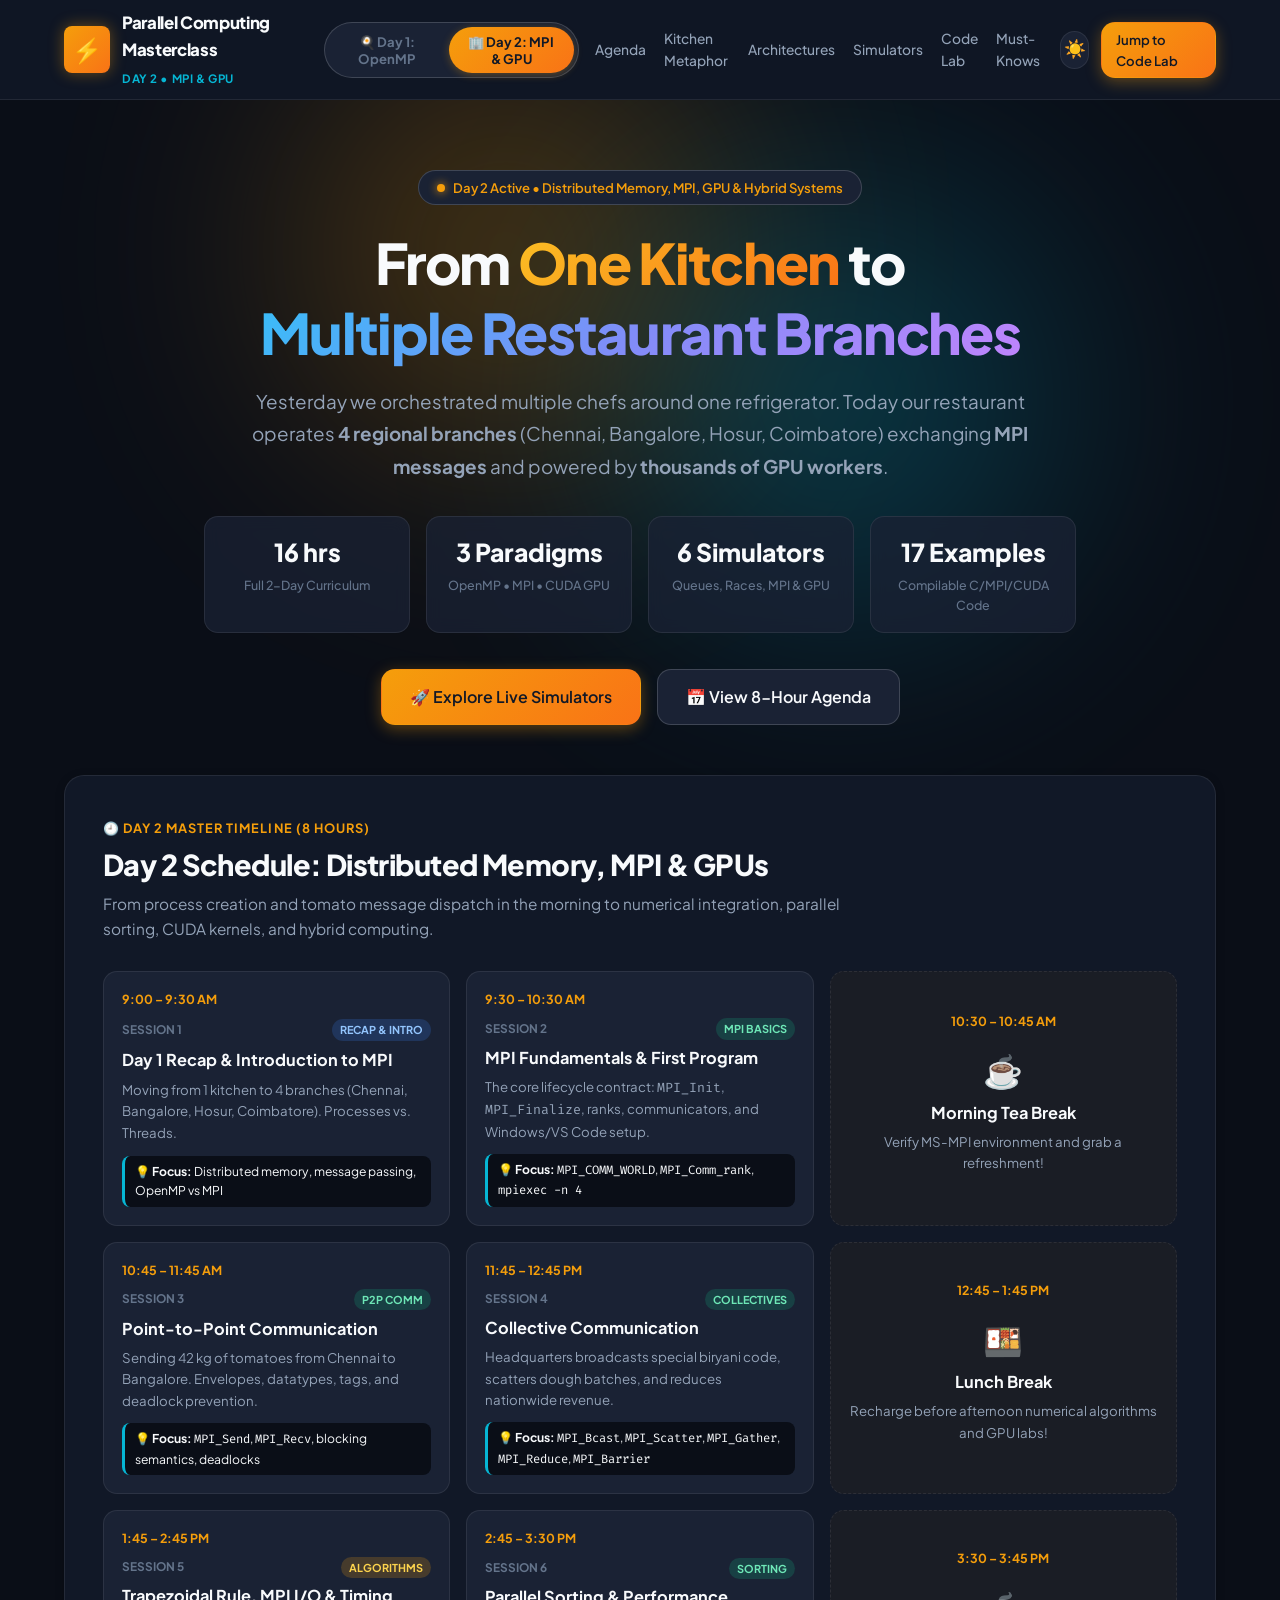
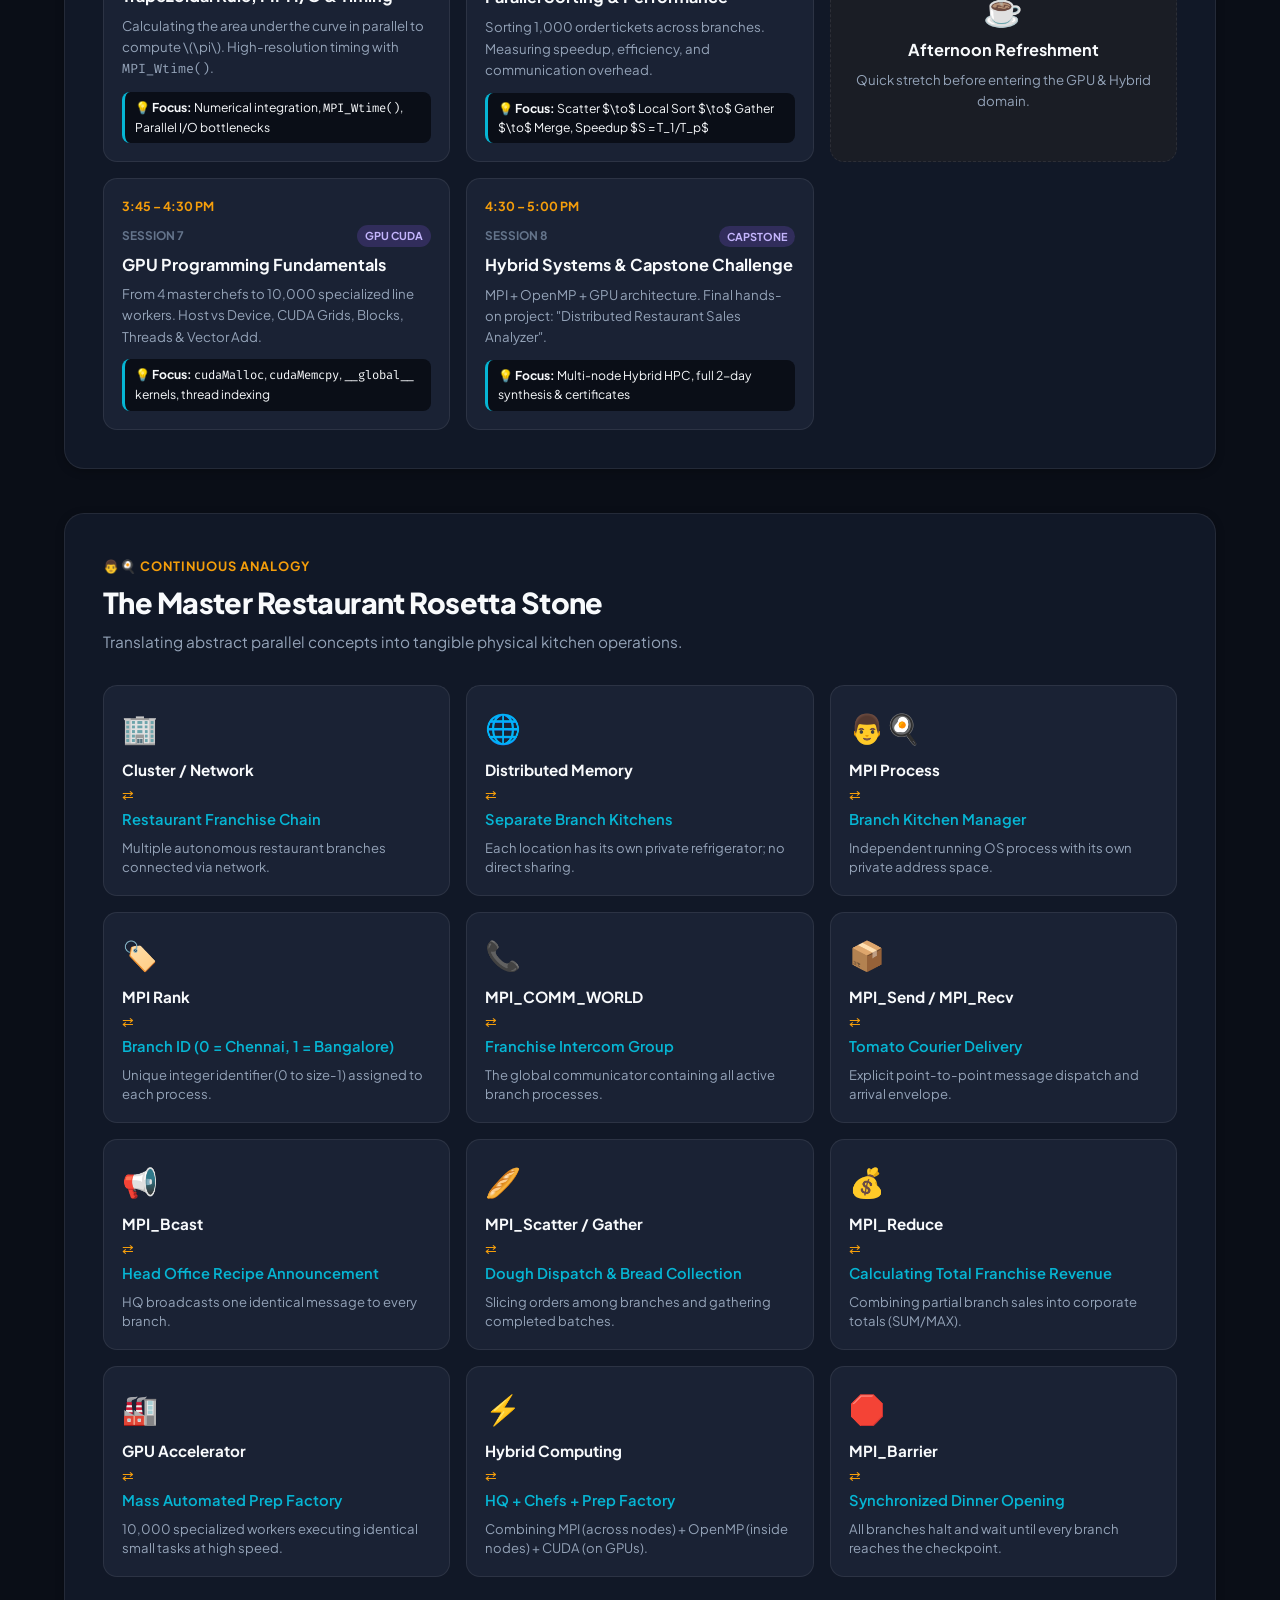
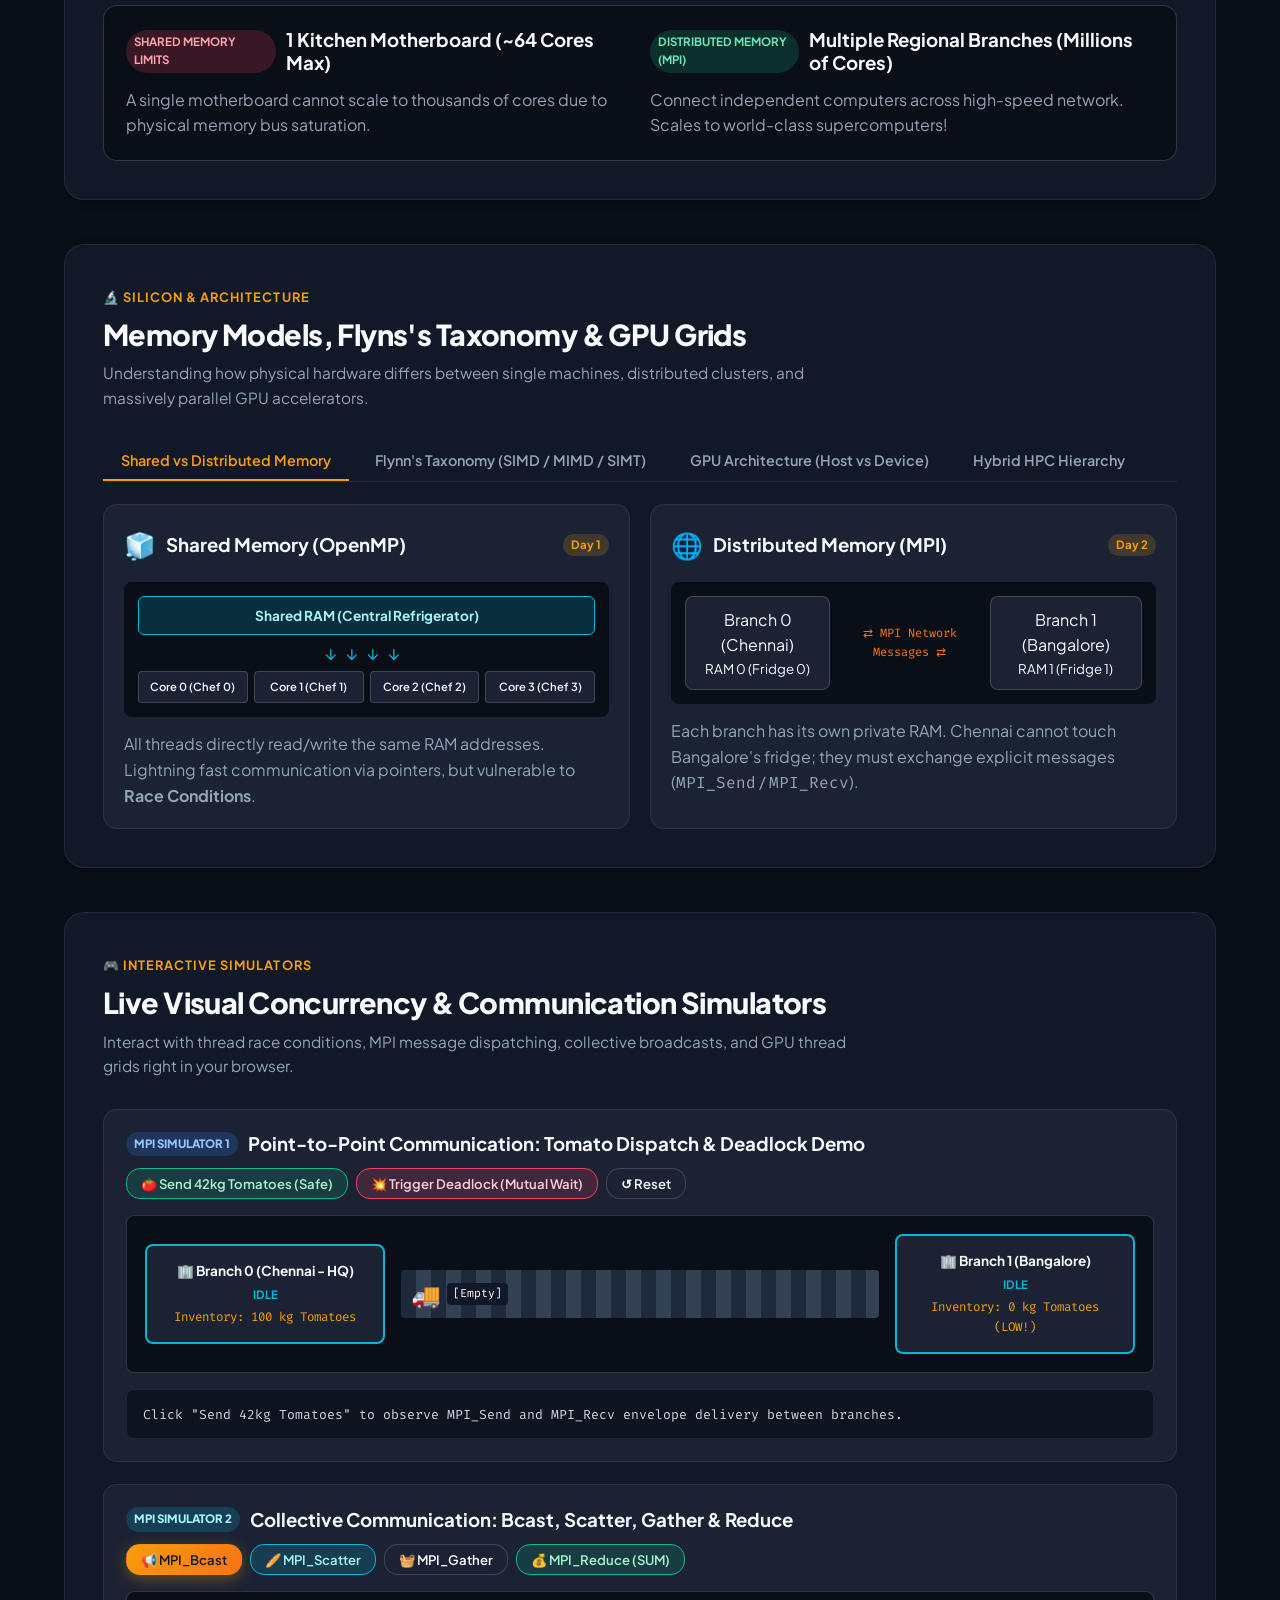
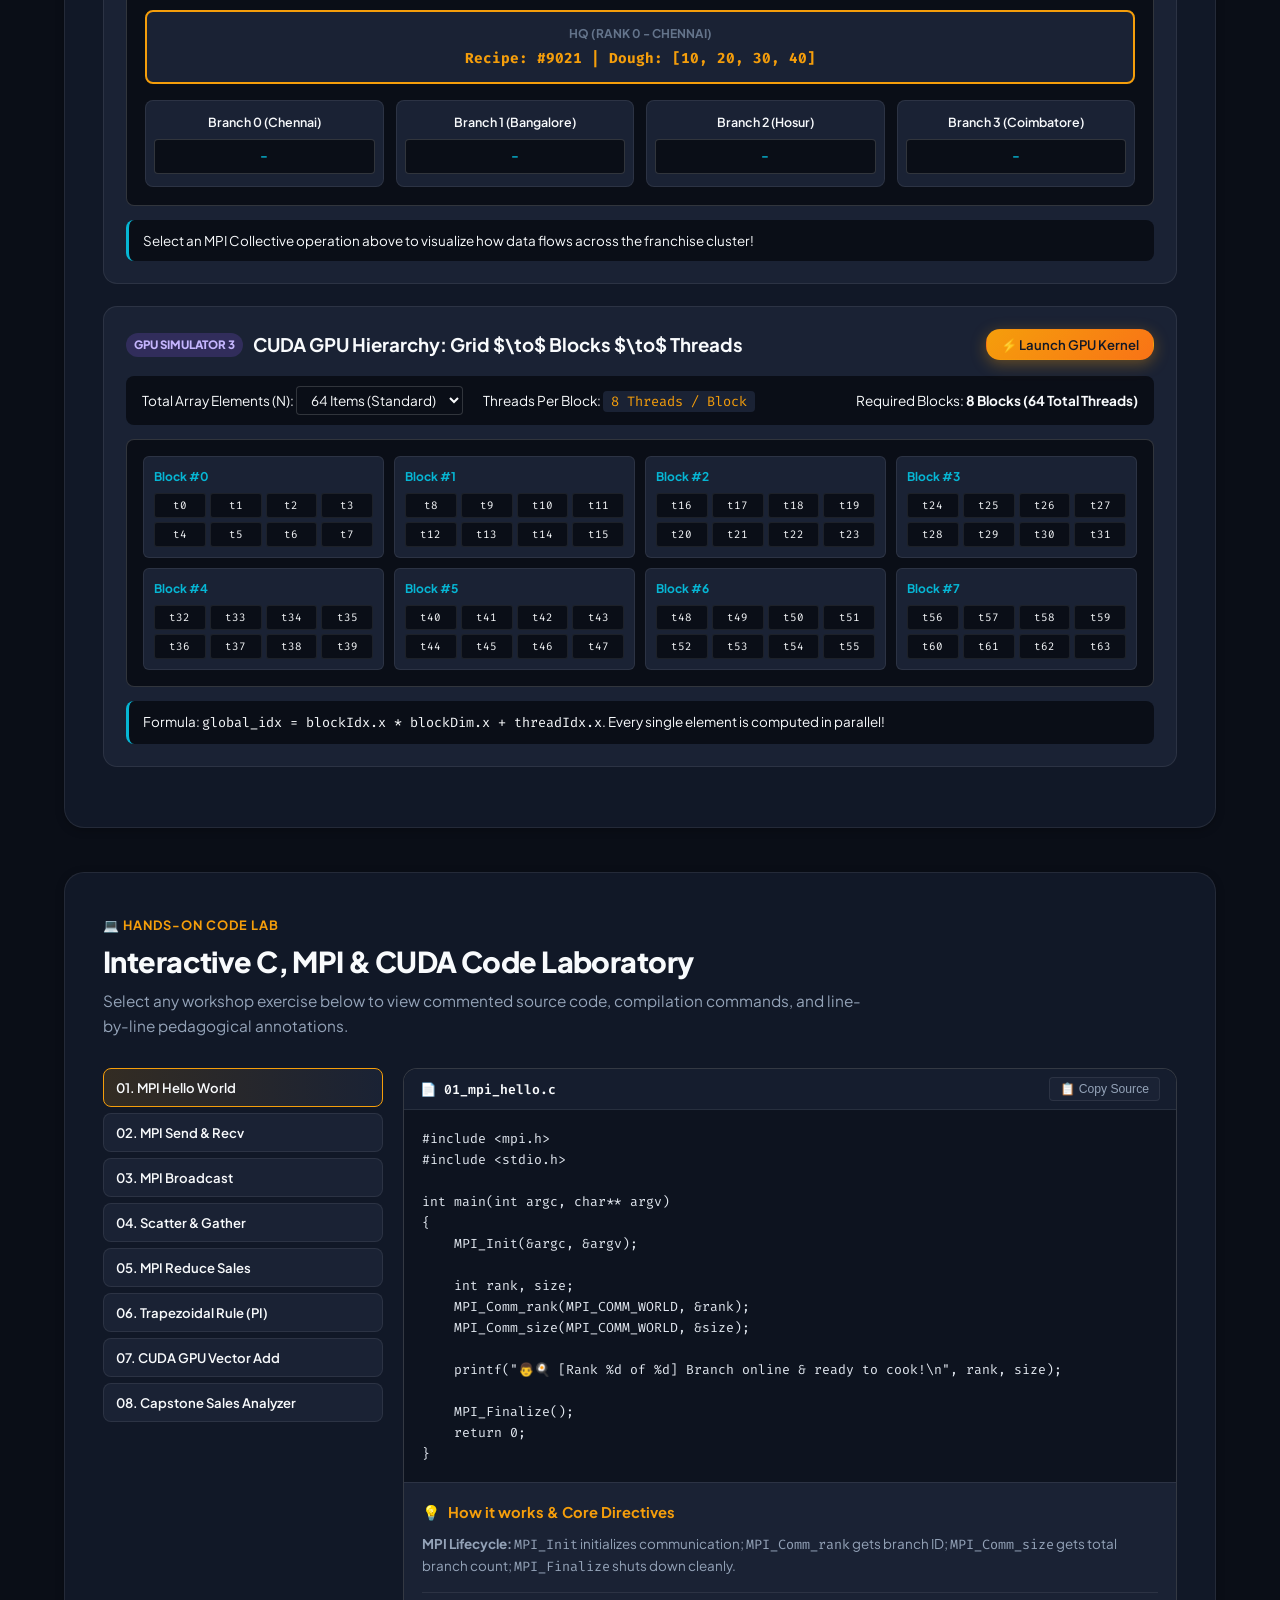
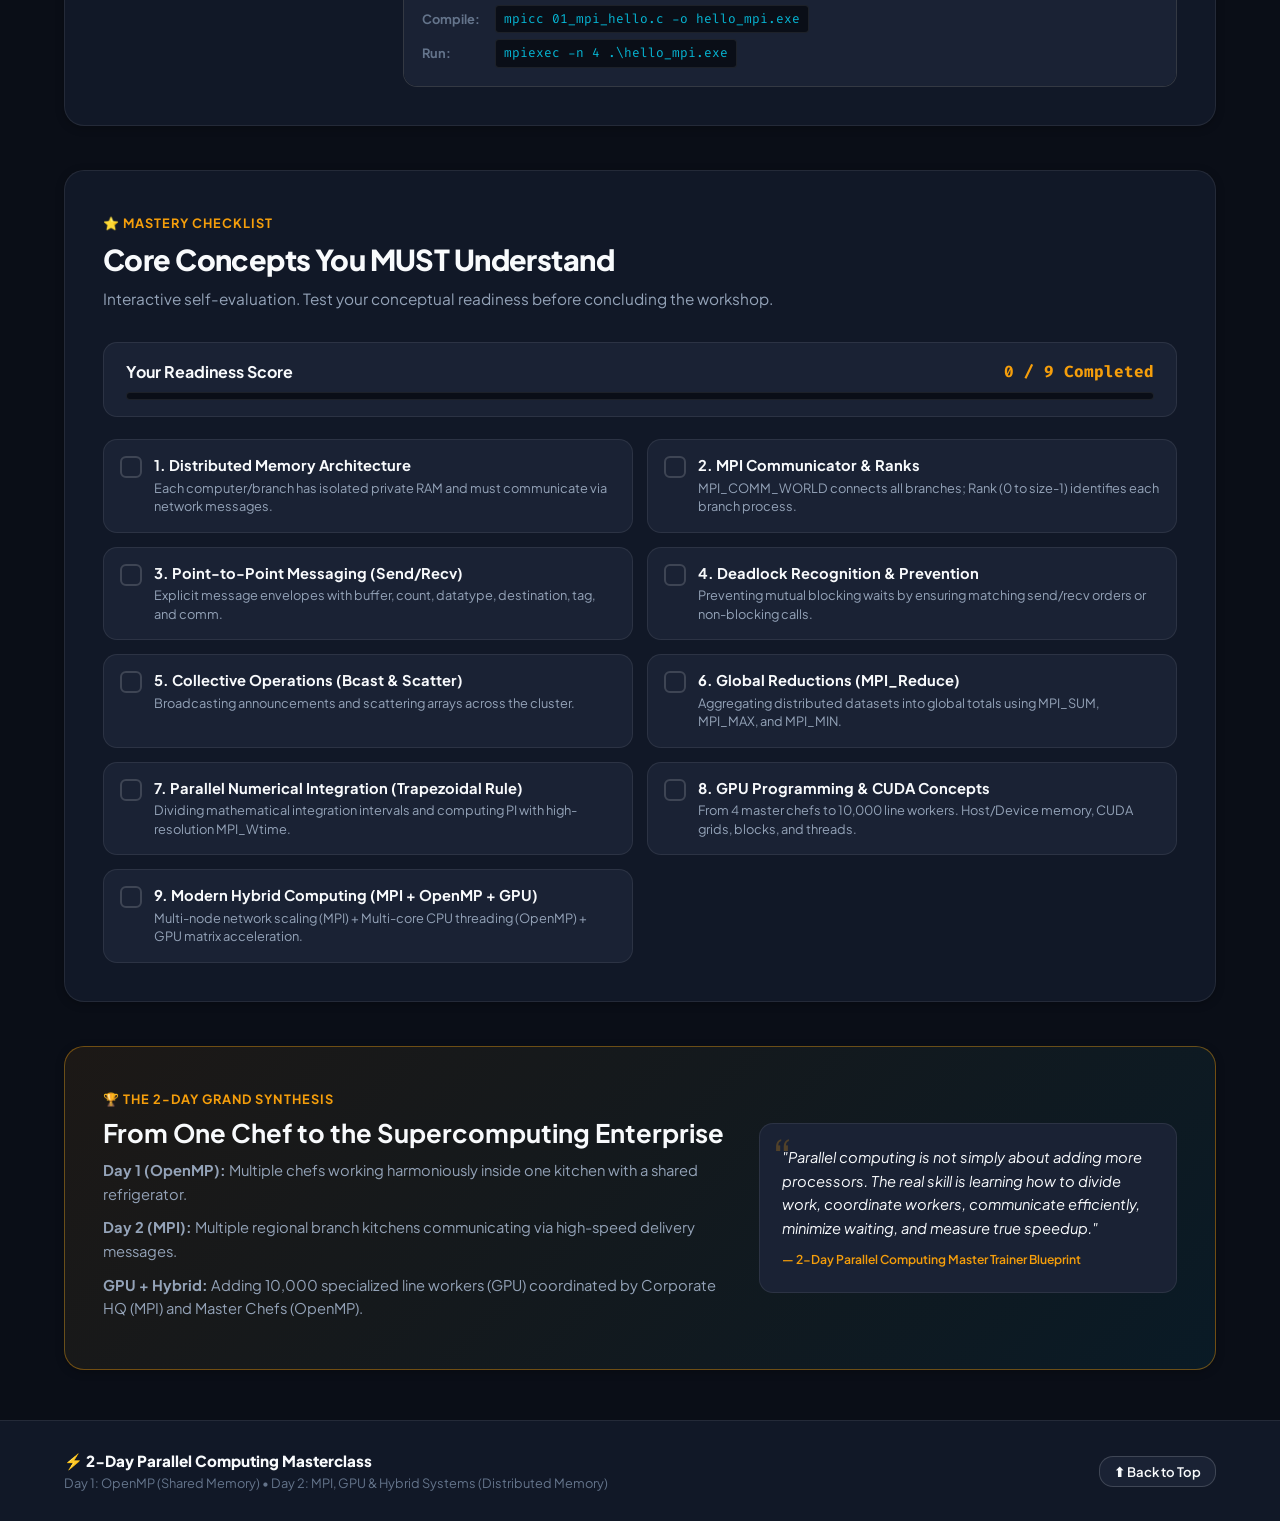
==== commit d81e1bd3: "Add Day 2 complete MPI, GPU & Hybrid curriculum, Trainer Handbook, simulators, and C/CUDA examples" ====
--- a/index.html
+++ b/index.html
@@ -3,33 +3,44 @@
 <head>
   <meta charset="UTF-8">
   <meta name="viewport" content="width=device-width, initial-scale=1.0">
-  <title>Day 1: Parallel Computing & OpenMP — From One Chef to a Parallel Kitchen</title>
-  <meta name="description" content="Day 1 of 2-Day Parallel Computing Workshop: Master parallel computing fundamentals, architectures, memory models, Amdahl's Law, and OpenMP through the continuous kitchen analogy.">
+  <title>2-Day Parallel Computing Workshop — From One Kitchen to Multiple Branches (OpenMP & MPI)</title>
+  <meta name="description" content="Complete 2-Day Parallel Computing Workshop Portal: Day 1 OpenMP (Shared Memory) + Day 2 MPI, GPU & Hybrid Systems (Distributed Memory) through the continuous restaurant kitchen metaphor.">
   <link rel="preconnect" href="https://fonts.googleapis.com">
   <link rel="preconnect" href="https://fonts.gstatic.com" crossorigin>
   <link href="https://fonts.googleapis.com/css2?family=Fira+Code:wght@400;500;600&family=Plus+Jakarta+Sans:wght@300;400;500;600;700;800&display=swap" rel="stylesheet">
   <link rel="stylesheet" href="style.css">
 </head>
-<body class="theme-dark">
+<body class="theme-dark day-view-day2" id="appBody">
   <!-- Top Navigation Header -->
   <header class="site-header">
     <div class="nav-container">
       <div class="brand">
         <span class="brand-icon">⚡</span>
         <div class="brand-text">
-          <span class="brand-title">Parallel Computing 101</span>
-          <span class="brand-badge">Day 1 • OpenMP</span>
-        </div>
-      </div>
+          <span class="brand-title">Parallel Computing Masterclass</span>
+          <span class="brand-badge" id="currentDayBadge">Day 2 • MPI & GPU</span>
+        </div>
+      </div>
+
+      <!-- Day Switcher Pill -->
+      <div class="day-switcher-pill">
+        <button class="day-toggle-btn" id="btnSwitchDay1" data-day="day1">
+          <span>🍳 Day 1: OpenMP</span>
+        </button>
+        <button class="day-toggle-btn active" id="btnSwitchDay2" data-day="day2">
+          <span>🏢 Day 2: MPI & GPU</span>
+        </button>
+      </div>
+
       <nav class="nav-links" id="navLinks">
         <a href="#agenda">Agenda</a>
         <a href="#rosetta">Kitchen Metaphor</a>
-        <a href="#architectures">Hardware & Memory</a>
-        <a href="#amdahl">Amdahl's Law</a>
-        <a href="#codelab">OpenMP Lab</a>
-        <a href="#simulators">Live Simulators</a>
-        <a href="#milestones">10 Must-Knows</a>
+        <a href="#architectures">Architectures</a>
+        <a href="#simulators">Simulators</a>
+        <a href="#codelab">Code Lab</a>
+        <a href="#milestones">Must-Knows</a>
       </nav>
+
       <div class="nav-actions">
         <button class="theme-toggle" id="themeToggle" title="Toggle Theme" aria-label="Toggle Theme">
           <span class="toggle-icon">☀️</span>
@@ -46,42 +57,44 @@
     <div class="container hero-content">
       <div class="hero-pill">
         <span class="pill-dot"></span>
-        <span>2-Day Workshop Series • Day 1 Hands-On Guide</span>
-      </div>
-      <h1 class="hero-title">
-        From <span class="gradient-text-accent">One Chef</span> to a <br class="br-desktop">
-        <span class="gradient-text-primary">High-Performance Parallel Kitchen</span>
+        <span id="heroPillText">Day 2 Active • Distributed Memory, MPI, GPU & Hybrid Systems</span>
+      </div>
+
+      <h1 class="hero-title" id="heroTitle">
+        From <span class="gradient-text-accent">One Kitchen</span> to <br class="br-desktop">
+        <span class="gradient-text-primary">Multiple Restaurant Branches</span>
       </h1>
-      <p class="hero-subtitle">
-        Demystifying Parallel Computing and OpenMP for absolute beginners through the intuitive story of restaurant scaling, live interactive simulators, and real C code.
+
+      <p class="hero-subtitle" id="heroSubtitle">
+        Yesterday we orchestrated multiple chefs around one shared refrigerator. Today our restaurant expands into <strong>4 regional branches</strong> (Chennai, Bangalore, Hosur, Coimbatore) communicating via <strong>MPI messages</strong>, powered by <strong>thousands of GPU workers</strong>.
       </p>
 
       <!-- Quick Metrics Bar -->
       <div class="hero-stats">
         <div class="stat-card">
-          <div class="stat-num">8 hrs</div>
-          <div class="stat-label">Duration & 8 Sessions</div>
+          <div class="stat-num">16 hrs</div>
+          <div class="stat-label">Full 2-Day Curriculum</div>
         </div>
         <div class="stat-card">
-          <div class="stat-num">1 Model</div>
-          <div class="stat-label">Shared Memory (OpenMP)</div>
+          <div class="stat-num">3 Paradigms</div>
+          <div class="stat-label">OpenMP • MPI • CUDA GPU</div>
         </div>
         <div class="stat-card">
-          <div class="stat-num">3 Simulators</div>
-          <div class="stat-label">Queues, Races & Scheduling</div>
+          <div class="stat-num">6 Simulators</div>
+          <div class="stat-label">Queues, Races, MPI & GPU</div>
         </div>
         <div class="stat-card">
-          <div class="stat-num">10 Goals</div>
-          <div class="stat-label">Core Concepts to Master</div>
+          <div class="stat-num">17 Examples</div>
+          <div class="stat-label">Compilable C/MPI/CUDA Code</div>
         </div>
       </div>
 
       <div class="hero-cta-group">
         <a href="#simulators" class="btn btn-primary btn-lg">
-          <span>🚀 Launch Interactive Simulators</span>
+          <span>🚀 Explore Live Simulators</span>
         </a>
         <a href="#agenda" class="btn btn-secondary btn-lg">
-          <span>📅 View 8-Hour Schedule</span>
+          <span>📅 View 8-Hour Agenda</span>
         </a>
       </div>
     </div>
@@ -93,130 +106,111 @@
     <!-- Section 0: Day at a Glance / Interactive Agenda -->
     <section id="agenda" class="section-card">
       <div class="section-header">
-        <div class="section-tag">🕘 8-Hour Master Schedule</div>
-        <h2 class="section-title">Day 1 at a Glance</h2>
-        <p class="section-desc">From fundamental intuition in the morning to writing parallel matrix multiplication and benchmarking in the evening.</p>
-      </div>
-
-      <div class="timeline-grid">
-        <!-- Item 1 -->
-        <div class="timeline-card" data-session="1">
+        <div class="section-tag" id="agendaTag">🕘 DAY 2 MASTER TIMELINE (8 HOURS)</div>
+        <h2 class="section-title" id="agendaTitle">Day 2 Schedule: Distributed Memory, MPI & GPUs</h2>
+        <p class="section-desc" id="agendaDesc">From process creation and tomato message dispatch in the morning to numerical integration, parallel sorting, CUDA kernels, and hybrid computing.</p>
+      </div>
+
+      <!-- DAY 1 TIMELINE (Visible when Day 1 is active) -->
+      <div class="timeline-grid day1-view-content" id="timelineDay1">
+        <div class="timeline-card"><div class="time-badge">9:00–9:30 AM</div><div class="session-header-row"><span class="session-num">Session 1</span><span class="session-tag theory">Concept</span></div><h3>What is Parallel Computing?</h3><p>The 100-order dilemma. Single core limits vs multi-core processors.</p></div>
+        <div class="timeline-card"><div class="time-badge">9:30–10:15 AM</div><div class="session-header-row"><span class="session-num">Session 2</span><span class="session-tag theory">Hardware</span></div><h3>Hardware & Flynn's Taxonomy</h3><p>SIMD (all chop tomatoes) vs MIMD (different dish per chef).</p></div>
+        <div class="timeline-card break-card"><div class="time-badge">10:15–10:30 AM</div><div class="break-icon">☕</div><h3>Morning Break</h3></div>
+        <div class="timeline-card"><div class="time-badge">10:30–11:15 AM</div><div class="session-header-row"><span class="session-num">Session 3</span><span class="session-tag theory">Memory</span></div><h3>Shared vs Distributed Memory</h3><p>One kitchen refrigerator vs multiple restaurant branches.</p></div>
+        <div class="timeline-card"><div class="time-badge">11:15–12:00 PM</div><div class="session-header-row"><span class="session-num">Session 4</span><span class="session-tag math">Math</span></div><h3>Speedup & Amdahl's Law</h3><p>Why 4 chefs don't mean 4× speed if there is only 1 cashier.</p></div>
+        <div class="timeline-card"><div class="time-badge">12:00–1:00 PM</div><div class="session-header-row"><span class="session-num">Session 5</span><span class="session-tag code">OpenMP</span></div><h3>OpenMP Intro & First Programs</h3><p>Compiling with <code>-fopenmp</code>, team of threads, thread IDs.</p></div>
+        <div class="timeline-card break-card lunch-card"><div class="time-badge">1:00–2:00 PM</div><div class="break-icon">🍱</div><h3>Lunch Break</h3></div>
+        <div class="timeline-card"><div class="time-badge">2:00–3:00 PM</div><div class="session-header-row"><span class="session-num">Session 6</span><span class="session-tag code">Loops</span></div><h3>Parallel Loops & Variable Scopes</h3><p><code>#pragma omp parallel for</code>, <code>shared</code> vs <code>private</code>.</p></div>
+        <div class="timeline-card"><div class="time-badge">3:00–3:45 PM</div><div class="session-header-row"><span class="session-num">Session 7</span><span class="session-tag code">Critical</span></div><h3>Race Conditions & Reduction</h3><p>The ₹100 + ₹50 + ₹30 cash race condition bug & reduction fix.</p></div>
+        <div class="timeline-card break-card"><div class="time-badge">3:45–4:00 PM</div><div class="break-icon">☕</div><h3>Afternoon Break</h3></div>
+        <div class="timeline-card"><div class="time-badge">4:00–5:00 PM</div><div class="session-header-row"><span class="session-num">Session 8</span><span class="session-tag capstone">Capstone</span></div><h3>Scheduling & Matrix Multiplication</h3><p>Static vs Dynamic scheduling (Tea vs Biryani) and <code>collapse(2)</code>.</p></div>
+      </div>
+
+      <!-- DAY 2 TIMELINE (Visible when Day 2 is active) -->
+      <div class="timeline-grid day2-view-content" id="timelineDay2">
+        <div class="timeline-card">
           <div class="time-badge">9:00 – 9:30 AM</div>
-          <div class="session-header-row">
-            <span class="session-num">Session 1</span>
-            <span class="session-tag theory">Concept</span>
-          </div>
-          <h3>What is Parallel Computing?</h3>
-          <p>The 100-order dilemma. Why CPU clock speed plateaued and why multiple cores are the future.</p>
-          <div class="session-focus">💡 <strong>Focus:</strong> Sequential vs Parallel, Real-world AI & Weather applications</div>
-        </div>
-
-        <!-- Item 2 -->
-        <div class="timeline-card" data-session="2">
-          <div class="time-badge">9:30 – 10:15 AM</div>
-          <div class="session-header-row">
-            <span class="session-num">Session 2</span>
-            <span class="session-tag theory">Hardware</span>
-          </div>
-          <h3>Parallel Hardware & Architectures</h3>
-          <p>CPUs, Cores, and Flynn's Taxonomy explained with kitchen workers.</p>
-          <div class="session-focus">💡 <strong>Focus:</strong> SIMD (all chop tomatoes) vs MIMD (different dish per chef)</div>
-        </div>
-
-        <!-- Break 1 -->
+          <div class="session-header-row"><span class="session-num">Session 1</span><span class="session-tag theory">Recap & Intro</span></div>
+          <h3>Day 1 Recap & Introduction to MPI</h3>
+          <p>Moving from 1 kitchen to 4 branches (Chennai, Bangalore, Hosur, Coimbatore). Processes vs. Threads.</p>
+          <div class="session-focus">💡 <strong>Focus:</strong> Distributed memory, message passing, OpenMP vs MPI</div>
+        </div>
+
+        <div class="timeline-card">
+          <div class="time-badge">9:30 – 10:30 AM</div>
+          <div class="session-header-row"><span class="session-num">Session 2</span><span class="session-tag code">MPI Basics</span></div>
+          <h3>MPI Fundamentals & First Program</h3>
+          <p>The core lifecycle contract: <code>MPI_Init</code>, <code>MPI_Finalize</code>, ranks, communicators, and Windows/VS Code setup.</p>
+          <div class="session-focus">💡 <strong>Focus:</strong> <code>MPI_COMM_WORLD</code>, <code>MPI_Comm_rank</code>, <code>mpiexec -n 4</code></div>
+        </div>
+
         <div class="timeline-card break-card">
-          <div class="time-badge">10:15 – 10:30 AM</div>
+          <div class="time-badge">10:30 – 10:45 AM</div>
           <div class="break-icon">☕</div>
           <h3>Morning Tea Break</h3>
-          <p>Grab a beverage and digest hardware classifications!</p>
-        </div>
-
-        <!-- Item 3 -->
-        <div class="timeline-card" data-session="3">
-          <div class="time-badge">10:30 – 11:15 AM</div>
-          <div class="session-header-row">
-            <span class="session-num">Session 3</span>
-            <span class="session-tag theory">Memory</span>
-          </div>
-          <h3>Shared vs Distributed Memory</h3>
-          <p>One kitchen refrigerator vs multiple branch kitchens. Setting up OpenMP vs MPI.</p>
-          <div class="session-focus">💡 <strong>Focus:</strong> Shared memory, L1/L2/L3 cache, and Cache Coherence</div>
-        </div>
-
-        <!-- Item 4 -->
-        <div class="timeline-card" data-session="4">
-          <div class="time-badge">11:15 – 12:00 PM</div>
-          <div class="session-header-row">
-            <span class="session-num">Session 4</span>
-            <span class="session-tag math">Performance</span>
-          </div>
-          <h3>Speedup & Amdahl's Law</h3>
-          <p>Why 4 chefs don't mean 4× speed when there is only one cashier.</p>
-          <div class="session-focus">💡 <strong>Focus:</strong> Execution Time, Speedup \(S = T_s/T_p\), Efficiency, Amdahl's Limit</div>
-        </div>
-
-        <!-- Item 5 -->
-        <div class="timeline-card" data-session="5">
-          <div class="time-badge">12:00 – 1:00 PM</div>
-          <div class="session-header-row">
-            <span class="session-num">Session 5</span>
-            <span class="session-tag code">Hands-on C</span>
-          </div>
-          <h3>OpenMP Intro & First Programs</h3>
-          <p>Compiling with <code>-fopenmp</code>, creating thread teams, and thread IDs.</p>
-          <div class="session-focus">💡 <strong>Focus:</strong> <code>#pragma omp parallel</code>, <code>omp_get_thread_num()</code></div>
-        </div>
-
-        <!-- Lunch -->
+          <p>Verify MS-MPI environment and grab a refreshment!</p>
+        </div>
+
+        <div class="timeline-card">
+          <div class="time-badge">10:45 – 11:45 AM</div>
+          <div class="session-header-row"><span class="session-num">Session 3</span><span class="session-tag code">P2P Comm</span></div>
+          <h3>Point-to-Point Communication</h3>
+          <p>Sending 42 kg of tomatoes from Chennai to Bangalore. Envelopes, datatypes, tags, and deadlock prevention.</p>
+          <div class="session-focus">💡 <strong>Focus:</strong> <code>MPI_Send</code>, <code>MPI_Recv</code>, blocking semantics, deadlocks</div>
+        </div>
+
+        <div class="timeline-card">
+          <div class="time-badge">11:45 – 12:45 PM</div>
+          <div class="session-header-row"><span class="session-num">Session 4</span><span class="session-tag code">Collectives</span></div>
+          <h3>Collective Communication</h3>
+          <p>Headquarters broadcasts special biryani code, scatters dough batches, and reduces nationwide revenue.</p>
+          <div class="session-focus">💡 <strong>Focus:</strong> <code>MPI_Bcast</code>, <code>MPI_Scatter</code>, <code>MPI_Gather</code>, <code>MPI_Reduce</code>, <code>MPI_Barrier</code></div>
+        </div>
+
         <div class="timeline-card break-card lunch-card">
-          <div class="time-badge">1:00 – 2:00 PM</div>
+          <div class="time-badge">12:45 – 1:45 PM</div>
           <div class="break-icon">🍱</div>
           <h3>Lunch Break</h3>
-          <p>Fuel up for the afternoon live coding and performance labs!</p>
-        </div>
-
-        <!-- Item 6 -->
-        <div class="timeline-card" data-session="6">
-          <div class="time-badge">2:00 – 3:00 PM</div>
-          <div class="session-header-row">
-            <span class="session-num">Session 6</span>
-            <span class="session-tag code">Coding</span>
-          </div>
-          <h3>Parallel Loops & Variable Scoping</h3>
-          <p>Distributing loop iterations and understanding shared vs private variables.</p>
-          <div class="session-focus">💡 <strong>Focus:</strong> <code>#pragma omp parallel for</code>, <code>shared</code> vs <code>private(x)</code></div>
-        </div>
-
-        <!-- Item 7 -->
-        <div class="timeline-card" data-session="7">
-          <div class="time-badge">3:00 – 3:45 PM</div>
-          <div class="session-header-row">
-            <span class="session-num">Session 7</span>
-            <span class="session-tag code">Critical</span>
-          </div>
-          <h3>Race Conditions, Critical & Reduction</h3>
-          <p>The shared cash register bug (₹100 + ₹50 + ₹30 = ₹130) and how reduction saves the day.</p>
-          <div class="session-focus">💡 <strong>Focus:</strong> Data races, <code>critical</code> sections, <code>reduction(+:sum)</code></div>
-        </div>
-
-        <!-- Break 2 -->
+          <p>Recharge before afternoon numerical algorithms and GPU labs!</p>
+        </div>
+
+        <div class="timeline-card">
+          <div class="time-badge">1:45 – 2:45 PM</div>
+          <div class="session-header-row"><span class="session-num">Session 5</span><span class="session-tag math">Algorithms</span></div>
+          <h3>Trapezoidal Rule, MPI I/O & Timing</h3>
+          <p>Calculating the area under the curve in parallel to compute \(\pi\). High-resolution timing with <code>MPI_Wtime()</code>.</p>
+          <div class="session-focus">💡 <strong>Focus:</strong> Numerical integration, <code>MPI_Wtime()</code>, Parallel I/O bottlenecks</div>
+        </div>
+
+        <div class="timeline-card">
+          <div class="time-badge">2:45 – 3:30 PM</div>
+          <div class="session-header-row"><span class="session-num">Session 6</span><span class="session-tag code">Sorting</span></div>
+          <h3>Parallel Sorting & Performance</h3>
+          <p>Sorting 1,000 order tickets across branches. Measuring speedup, efficiency, and communication overhead.</p>
+          <div class="session-focus">💡 <strong>Focus:</strong> Scatter $\to$ Local Sort $\to$ Gather $\to$ Merge, Speedup $S = T_1/T_p$</div>
+        </div>
+
         <div class="timeline-card break-card">
-          <div class="time-badge">3:45 – 4:00 PM</div>
+          <div class="time-badge">3:30 – 3:45 PM</div>
           <div class="break-icon">☕</div>
           <h3>Afternoon Refreshment</h3>
-          <p>Quick break before the grand finale benchmark.</p>
-        </div>
-
-        <!-- Item 8 -->
-        <div class="timeline-card" data-session="8">
-          <div class="time-badge">4:00 – 5:00 PM</div>
-          <div class="session-header-row">
-            <span class="session-num">Session 8</span>
-            <span class="session-tag capstone">Capstone</span>
-          </div>
-          <h3>Scheduling & Matrix Multiplication</h3>
-          <p>Static vs Dynamic scheduling (Tea vs Biryani) and benchmarking matrix math.</p>
-          <div class="session-focus">💡 <strong>Focus:</strong> <code>schedule(static/dynamic)</code>, <code>collapse(2)</code>, <code>omp_get_wtime()</code></div>
+          <p>Quick stretch before entering the GPU & Hybrid domain.</p>
+        </div>
+
+        <div class="timeline-card">
+          <div class="time-badge">3:45 – 4:30 PM</div>
+          <div class="session-header-row"><span class="session-num">Session 7</span><span class="session-tag capstone">GPU CUDA</span></div>
+          <h3>GPU Programming Fundamentals</h3>
+          <p>From 4 master chefs to 10,000 specialized line workers. Host vs Device, CUDA Grids, Blocks, Threads & Vector Add.</p>
+          <div class="session-focus">💡 <strong>Focus:</strong> <code>cudaMalloc</code>, <code>cudaMemcpy</code>, <code>__global__</code> kernels, thread indexing</div>
+        </div>
+
+        <div class="timeline-card">
+          <div class="time-badge">4:30 – 5:00 PM</div>
+          <div class="session-header-row"><span class="session-num">Session 8</span><span class="session-tag capstone">Capstone</span></div>
+          <h3>Hybrid Systems & Capstone Challenge</h3>
+          <p>MPI + OpenMP + GPU architecture. Final hands-on project: "Distributed Restaurant Sales Analyzer".</p>
+          <div class="session-focus">💡 <strong>Focus:</strong> Multi-node Hybrid HPC, full 2-day synthesis & certificates</div>
         </div>
       </div>
     </section>
@@ -224,141 +218,96 @@
     <!-- Section 1: The Kitchen Rosetta Stone -->
     <section id="rosetta" class="section-card">
       <div class="section-header">
-        <div class="section-tag">👨🍳 The Continuous Analogy</div>
-        <h2 class="section-title">The Restaurant Rosetta Stone</h2>
-        <p class="section-desc">Every abstract computing concept maps directly to a high-energy restaurant kitchen.</p>
-      </div>
-
-      <div class="rosetta-grid">
-        <div class="rosetta-card">
-          <div class="rosetta-icon">🏢</div>
-          <div class="rosetta-term">Computer</div>
-          <div class="rosetta-arrow">⇄</div>
-          <div class="rosetta-metaphor">The Entire Restaurant</div>
-          <p>The complete infrastructure delivering meals to hungry customers.</p>
-        </div>
-
-        <div class="rosetta-card">
-          <div class="rosetta-icon">🍳</div>
-          <div class="rosetta-term">CPU</div>
-          <div class="rosetta-arrow">⇄</div>
-          <div class="rosetta-metaphor">The Main Kitchen</div>
-          <p>The workspace where raw computational work actually gets executed.</p>
-        </div>
-
-        <div class="rosetta-card highlight-card">
-          <div class="rosetta-icon">👨🍳</div>
-          <div class="rosetta-term">CPU Core</div>
-          <div class="rosetta-arrow">⇄</div>
-          <div class="rosetta-metaphor">An Individual Chef</div>
-          <p>A physical worker with independent hands capable of preparing dishes.</p>
-        </div>
-
-        <div class="rosetta-card highlight-card">
-          <div class="rosetta-icon">🧵</div>
-          <div class="rosetta-term">Software Thread</div>
-          <div class="rosetta-arrow">⇄</div>
-          <div class="rosetta-metaphor">Chef's Active Task Stream</div>
-          <p>A lightweight execution unit dispatched to run on a core.</p>
-        </div>
-
-        <div class="rosetta-card">
-          <div class="rosetta-icon">📋</div>
-          <div class="rosetta-term">Program</div>
-          <div class="rosetta-arrow">⇄</div>
-          <div class="rosetta-metaphor">Restaurant Operating Recipe Book</div>
-          <p>The complete set of instructions written down for execution.</p>
-        </div>
-
-        <div class="rosetta-card">
-          <div class="rosetta-icon">🍱</div>
-          <div class="rosetta-term">Task / Iteration</div>
-          <div class="rosetta-arrow">⇄</div>
-          <div class="rosetta-metaphor">A Specific Food Order</div>
-          <p>e.g., Order #42: Cook 1 Plate of Fried Rice.</p>
-        </div>
-
-        <div class="rosetta-card">
-          <div class="rosetta-icon">🧊</div>
-          <div class="rosetta-term">Shared Memory (RAM)</div>
-          <div class="rosetta-arrow">⇄</div>
-          <div class="rosetta-metaphor">Central Kitchen Refrigerator</div>
-          <p>Shared ingredients and storage that every chef in the kitchen can reach.</p>
-        </div>
-
-        <div class="rosetta-card">
-          <div class="rosetta-icon">🧂</div>
-          <div class="rosetta-term">CPU Cache (L1/L2)</div>
-          <div class="rosetta-arrow">⇄</div>
-          <div class="rosetta-metaphor">Chef's Immediate Spice Counter</div>
-          <p>Small, lightning-fast ingredient shelf right next to the chef's cutting board.</p>
-        </div>
-      </div>
-
-      <!-- Story Comparison: 1 Chef vs 4 Chefs -->
-      <div class="comparison-box">
-        <div class="comp-col">
-          <div class="comp-header">
-            <span class="comp-badge bad">Sequential Execution</span>
-            <h3>1 Chef • 100 Orders</h3>
-          </div>
-          <div class="comp-visual">
-            <div class="chef-avatar">👨🍳</div>
-            <div class="order-pipeline">
-              <span class="order-chip">Order 1</span> → 
-              <span class="order-chip">Order 2</span> → 
-              <span class="order-chip">Order 3</span> ... → 
-              <span class="order-chip">Order 100</span>
-            </div>
-          </div>
-          <p class="comp-note">⚠️ <em>"The chef isn't slow — the architecture is single-threaded! Total time = 100 × order_time."</em></p>
-        </div>
-
-        <div class="comp-col highlight-col">
-          <div class="comp-header">
-            <span class="comp-badge good">Parallel Execution (OpenMP)</span>
-            <h3>4 Chefs • 25 Orders Each</h3>
-          </div>
-          <div class="comp-visual-grid">
-            <div class="chef-lane"><span class="chef-avatar">👨🍳₁</span> <span class="order-chip">Orders 1–25</span></div>
-            <div class="chef-lane"><span class="chef-avatar">👨🍳₂</span> <span class="order-chip">Orders 26–50</span></div>
-            <div class="chef-lane"><span class="chef-avatar">👨🍳₃</span> <span class="order-chip">Orders 51–75</span></div>
-            <div class="chef-lane"><span class="chef-avatar">👨🍳₄</span> <span class="order-chip">Orders 76–100</span></div>
-          </div>
-          <p class="comp-note">⚡ <em>"Work happens concurrently across 4 cores. Ideal theoretical speedup: 4×!"</em></p>
-        </div>
+        <div class="section-tag">👨🍳 Continuous Analogy</div>
+        <h2 class="section-title">The Master Restaurant Rosetta Stone</h2>
+        <p class="section-desc">Translating abstract parallel concepts into tangible physical kitchen operations.</p>
+      </div>
+
+      <div class="rosetta-grid" id="rosettaGrid">
+        <!-- Injected dynamically based on Day 1 / Day 2 toggle -->
+      </div>
+
+      <!-- Story Comparison Box -->
+      <div class="comparison-box" id="comparisonBox">
+        <!-- Injected dynamically -->
       </div>
     </section>
 
-    <!-- Section 2: Hardware, Flynn's Taxonomy & Memory Models -->
+    <!-- Section 2: Architectures & Memory Models -->
     <section id="architectures" class="section-card">
       <div class="section-header">
-        <div class="section-tag">🔬 Hardware & Memory</div>
-        <h2 class="section-title">Architectures, SIMD/MIMD & Memory Models</h2>
-        <p class="section-desc">Understanding the silicon under the hood and the crucial difference between OpenMP and MPI.</p>
+        <div class="section-tag">🔬 Silicon & Architecture</div>
+        <h2 class="section-title">Memory Models, Flyns's Taxonomy & GPU Grids</h2>
+        <p class="section-desc">Understanding how physical hardware differs between single machines, distributed clusters, and massively parallel GPU accelerators.</p>
       </div>
 
       <div class="tab-container" id="archTabs">
         <div class="tab-buttons">
-          <button class="tab-btn active" data-tab="tab-flynn">Flynn's Taxonomy (SIMD vs MIMD)</button>
-          <button class="tab-btn" data-tab="tab-memory">Shared vs Distributed Memory</button>
-          <button class="tab-btn" data-tab="tab-cache">Cache Hierarchy & Coherence</button>
-        </div>
-
-        <!-- Tab 1: Flynn's Taxonomy -->
-        <div class="tab-content active" id="tab-flynn">
+          <button class="tab-btn active" data-tab="tab-memory">Shared vs Distributed Memory</button>
+          <button class="tab-btn" data-tab="tab-flynn">Flynn's Taxonomy (SIMD / MIMD / SIMT)</button>
+          <button class="tab-btn" data-tab="tab-gpu">GPU Architecture (Host vs Device)</button>
+          <button class="tab-btn" data-tab="tab-hybrid">Hybrid HPC Hierarchy</button>
+        </div>
+
+        <!-- Tab 1: Shared vs Distributed Memory -->
+        <div class="tab-content active" id="tab-memory">
+          <div class="two-col-grid">
+            <div class="memory-card shared">
+              <div class="memory-header">
+                <span class="memory-icon">🧊</span>
+                <h3>Shared Memory (OpenMP)</h3>
+                <span class="tech-tag">Day 1</span>
+              </div>
+              <div class="memory-diagram">
+                <div class="mem-block">Shared RAM (Central Refrigerator)</div>
+                <div class="mem-arrows">↓↓↓↓</div>
+                <div class="cores-row">
+                  <div class="core-box">Core 0 (Chef 0)</div>
+                  <div class="core-box">Core 1 (Chef 1)</div>
+                  <div class="core-box">Core 2 (Chef 2)</div>
+                  <div class="core-box">Core 3 (Chef 3)</div>
+                </div>
+              </div>
+              <p>All threads directly read/write the same RAM addresses. Lightning fast communication via pointers, but vulnerable to <strong>Race Conditions</strong>.</p>
+            </div>
+
+            <div class="memory-card distributed">
+              <div class="memory-header">
+                <span class="memory-icon">🌐</span>
+                <h3>Distributed Memory (MPI)</h3>
+                <span class="tech-tag">Day 2</span>
+              </div>
+              <div class="memory-diagram">
+                <div class="dist-nodes">
+                  <div class="node-box">
+                    <span>Branch 0 (Chennai)</span>
+                    <small>RAM 0 (Fridge 0)</small>
+                  </div>
+                  <div class="network-bus">⇄ MPI Network Messages ⇄</div>
+                  <div class="node-box">
+                    <span>Branch 1 (Bangalore)</span>
+                    <small>RAM 1 (Fridge 1)</small>
+                  </div>
+                </div>
+              </div>
+              <p>Each branch has its own private RAM. Chennai cannot touch Bangalore's fridge; they must exchange explicit messages (<code>MPI_Send</code> / <code>MPI_Recv</code>).</p>
+            </div>
+          </div>
+        </div>
+
+        <!-- Tab 2: Flynn's Taxonomy -->
+        <div class="tab-content" id="tab-flynn">
           <div class="two-col-grid">
             <div class="content-box">
-              <div class="concept-badge">SIMD</div>
+              <div class="concept-badge">SIMD / SIMT</div>
               <h3>Single Instruction, Multiple Data</h3>
               <div class="kitchen-quote">
-                💬 <strong>Kitchen Analogy:</strong> The Head Chef barks: <em>"Everyone CHOP ONE TOMATO simultaneously!"</em>
+                💬 <strong>Analogy:</strong> Head Chef barks: <em>"Everyone CHOP ONE TOMATO simultaneously!"</em>
               </div>
               <ul class="feature-list">
-                <li><strong>One instruction:</strong> <code>CHOP</code></li>
-                <li><strong>Multiple data streams:</strong> Worker 1 has Tomato 1, Worker 2 has Tomato 2, Worker 3 has Tomato 3...</li>
-                <li><strong>Silicon implementation:</strong> Vector registers (AVX-512, NEON, GPUs).</li>
-                <li><strong>Best for:</strong> Image pixel processing, vector math, audio processing.</li>
+                <li><strong>One instruction stream:</strong> <code>CHOP</code></li>
+                <li><strong>Different data points:</strong> Worker 1 has Tomato 1, Worker 2 has Tomato 2...</li>
+                <li><strong>Silicon:</strong> AVX-512 vector units and GPU Warps (SIMT: Single Instruction, Multiple Threads).</li>
               </ul>
             </div>
 
@@ -366,209 +315,266 @@
               <div class="concept-badge">MIMD</div>
               <h3>Multiple Instruction, Multiple Data</h3>
               <div class="kitchen-quote">
-                💬 <strong>Kitchen Analogy:</strong> Four chefs prepare completely different dishes:
+                💬 <strong>Analogy:</strong> Four chefs prepare completely different dishes:
               </div>
               <ul class="feature-list">
-                <li>👨🍳 Chef 1: <em>Boil rice</em> (Instruction A, Data A)</li>
-                <li>👨🍳 Chef 2: <em>Fry chicken</em> (Instruction B, Data B)</li>
-                <li>👨🍳 Chef 3: <em>Toss salad</em> (Instruction C, Data C)</li>
-                <li>👨🍳 Chef 4: <em>Bake bread</em> (Instruction D, Data D)</li>
-                <li><strong>Silicon implementation:</strong> Modern Multicore x86 / ARM CPUs running independent threads (OpenMP model).</li>
+                <li>👨🍳 Chef 0: <em>Boils rice</em></li>
+                <li>👨🍳 Chef 1: <em>Fries chicken</em></li>
+                <li>👨🍳 Chef 2: <em>Prepares salad</em></li>
+                <li>👨🍳 Chef 3: <em>Bakes naan bread</em></li>
+                <li><strong>Silicon:</strong> Multi-core CPUs and MPI clusters executing independent processes.</li>
               </ul>
             </div>
           </div>
         </div>
 
-        <!-- Tab 2: Shared vs Distributed Memory -->
-        <div class="tab-content" id="tab-memory">
+        <!-- Tab 3: GPU Architecture -->
+        <div class="tab-content" id="tab-gpu">
           <div class="two-col-grid">
-            <div class="memory-card shared">
-              <div class="memory-header">
-                <span class="memory-icon">🧊</span>
-                <h3>Shared Memory Architecture</h3>
-                <span class="tech-tag">OpenMP (Day 1)</span>
-              </div>
-              <div class="memory-diagram">
-                <div class="mem-block">Shared RAM (Central Pantry)</div>
-                <div class="mem-arrows">↓↓↓↓</div>
-                <div class="cores-row">
-                  <div class="core-box">Core 0 (Thread 0)</div>
-                  <div class="core-box">Core 1 (Thread 1)</div>
-                  <div class="core-box">Core 2 (Thread 1)</div>
-                  <div class="core-box">Core 3 (Thread 3)</div>
-                </div>
-              </div>
-              <p>All threads share one common address space. Fast communication via pointers, but requires caution with race conditions!</p>
-            </div>
-
-            <div class="memory-card distributed">
-              <div class="memory-header">
-                <span class="memory-icon">🌐</span>
-                <h3>Distributed Memory Architecture</h3>
-                <span class="tech-tag">MPI (Day 2 Preview)</span>
-              </div>
-              <div class="memory-diagram">
-                <div class="dist-nodes">
-                  <div class="node-box">
-                    <span>Node 1</span>
-                    <small>RAM 1</small>
-                  </div>
-                  <div class="network-bus">⇄ Network Messages ⇄</div>
-                  <div class="node-box">
-                    <span>Node 2</span>
-                    <small>RAM 2</small>
-                  </div>
-                </div>
-              </div>
-              <p>Separate physical computers (branches). Branch 1 cannot peek into Branch 2's fridge; they must pass explicit messages over the network.</p>
-            </div>
-          </div>
-        </div>
-
-        <!-- Tab 3: Cache & Coherence -->
-        <div class="tab-content" id="tab-cache">
+            <div class="content-box">
+              <div class="concept-badge">CPU (Host)</div>
+              <h3>The Master Head Chef</h3>
+              <p>A few (4–64) powerful cores optimized for sequential speed, branch prediction, and complex decision-making.</p>
+              <div class="kitchen-quote">
+                💬 <strong>Role:</strong> Manages overall business, orders ingredients, and coordinates workflow.
+              </div>
+            </div>
+
+            <div class="content-box">
+              <div class="concept-badge" style="background: rgba(16, 185, 129, 0.2); color: #6ee7b7;">GPU (Device)</div>
+              <h3>The Mass Assembly Factory</h3>
+              <p>Thousands (1,000–10,000+) of lightweight cores designed for massive data-parallel mathematical throughput.</p>
+              <div class="kitchen-quote">
+                💬 <strong>Role:</strong> 10,000 workers peeling potatoes or chopping onions at blisteringly fast speed.
+              </div>
+            </div>
+          </div>
+        </div>
+
+        <!-- Tab 4: Hybrid HPC -->
+        <div class="tab-content" id="tab-hybrid">
           <div class="cache-explainer">
-            <h3>Why Cache Matters: The Walking Chef Problem</h3>
-            <p>If the central refrigerator (RAM) is 50 meters away, walking back and forth for every pinch of salt destroys throughput. Modern CPUs put small, ultra-fast memory right next to the core.</p>
-
+            <h3>The Modern Supercomputer Pyramid: MPI + OpenMP + CUDA</h3>
+            <p>World-class HPC clusters don't choose between paradigms; they combine all three into a single cohesive hierarchy.</p>
             <div class="cache-pyramid">
-              <div class="pyramid-level l1"><span>L1 Cache (Fastest, ~1-2 ns, KB) — Chef's Cutting Board</span></div>
-              <div class="pyramid-level l2"><span>L2 Cache (~3-5 ns, Hundreds KB) — Personal Prep Shelf</span></div>
-              <div class="pyramid-level l3"><span>L3 Cache (~10-20 ns, Shared MB) — Kitchen Pass Counter</span></div>
-              <div class="pyramid-level ram"><span>Main Memory RAM (~60-100 ns, GB) — Central Cold Storage</span></div>
-            </div>
-
-            <div class="coherence-warning">
-              <h4>⚠️ The Cache Coherence Dilemma</h4>
-              <p>Suppose <strong>Chef 1</strong> updates the secret salt quantity on their cutting board. <strong>Chef 2</strong> still reads their local stale copy. Hardware uses cache coherence protocols (MESI) to keep local caches synchronized automatically.</p>
+              <div class="pyramid-level l1"><span>MPI: Distributed Processes Across Cluster Nodes (Network Scale)</span></div>
+              <div class="pyramid-level l2"><span>OpenMP: Multi-threading Across CPU Sockets & Cores (Node Scale)</span></div>
+              <div class="pyramid-level l3"><span>CUDA GPU: Massive Parallel Kernels on Accelerators (Core Scale)</span></div>
+              <div class="pyramid-level ram"><span>SIMD / Vectorization: 512-bit Registers within GPU/CPU Cores</span></div>
             </div>
           </div>
         </div>
       </div>
     </section>
 
-    <!-- Section 3: Performance, Speedup & Interactive Amdahl's Law -->
-    <section id="amdahl" class="section-card">
+    <!-- Section 3: Live Interactive Simulators -->
+    <section id="simulators" class="section-card">
       <div class="section-header">
-        <div class="section-tag">📊 Mathematics of Speed</div>
-        <h2 class="section-title">Speedup, Efficiency & Amdahl's Law Calculator</h2>
-        <p class="section-desc">Why 100 chefs cannot speed up a restaurant if you only have one single cashier.</p>
-      </div>
-
-      <div class="amdahl-container">
-        <!-- Interactive Controls -->
-        <div class="amdahl-controls">
-          <div class="formula-banner">
-            <div class="formula-item">
-              <span class="formula-label">Speedup Formula</span>
-              <span class="formula-math">\(Speedup = \frac{T_{sequential}}{T_{parallel}}\)</span>
-            </div>
-            <div class="formula-item">
-              <span class="formula-label">Amdahl's Law</span>
-              <span class="formula-math">\(Speedup_{max} = \frac{1}{S + \frac{P}{N}}\)</span>
-            </div>
-          </div>
-
-          <div class="slider-group">
-            <div class="slider-header">
-              <label for="serialFractionSlider">Serial Fraction (\(S\) — The Single Cashier):</label>
-              <span class="slider-val" id="serialVal">20%</span>
-            </div>
-            <input type="range" id="serialFractionSlider" min="0" max="90" step="5" value="20" class="slider">
-            <small class="slider-hint">Parallel portion \(P = 1 - S\) is <strong id="parallelVal">80%</strong></small>
-          </div>
-
-          <div class="slider-group">
-            <div class="slider-header">
-              <label for="numCoresSlider">Number of Processors / Chefs (\(N\)):</label>
-              <span class="slider-val" id="coresVal">4 Cores</span>
-            </div>
-            <input type="range" id="numCoresSlider" min="1" max="64" step="1" value="4" class="slider">
-          </div>
-
-          <!-- Real-time Output Metrics -->
-          <div class="amdahl-results">
-            <div class="res-box">
-              <span class="res-label">Actual Speedup (\(S_N\))</span>
-              <span class="res-value highlight" id="actualSpeedup">2.50×</span>
-            </div>
-            <div class="res-box">
-              <span class="res-label">Parallel Efficiency</span>
-              <span class="res-value" id="efficiencyVal">62.5%</span>
-            </div>
-            <div class="res-box">
-              <span class="res-label">Theoretical Max Speedup (\(N \to \infty\))</span>
-              <span class="res-value accent" id="maxSpeedup">5.00×</span>
-            </div>
-          </div>
-        </div>
-
-        <!-- Visual Canvas & Story Breakdown -->
-        <div class="amdahl-visualizer">
-          <div class="visualizer-header">
-            <h4>📈 Speedup Scaling Curve</h4>
-            <span class="badge-dim" id="scalingInsight">Diminishing returns as N increases</span>
-          </div>
-          <div class="chart-wrapper">
-            <canvas id="amdahlChart" width="480" height="260"></canvas>
-          </div>
-          <div class="cashier-story-box">
-            <div class="cashier-icon">🏪</div>
-            <div class="cashier-text">
-              <strong>The Cashier Takeaway:</strong> With 20% sequential work, even if you hire <strong>10,000 chefs</strong>, your restaurant can <em>never exceed a 5.0× total speedup</em>. The sequential bottleneck is king!
-            </div>
-          </div>
-        </div>
-      </div>
+        <div class="section-tag">🎮 Interactive Simulators</div>
+        <h2 class="section-title">Live Visual Concurrency & Communication Simulators</h2>
+        <p class="section-desc">Interact with thread race conditions, MPI message dispatching, collective broadcasts, and GPU thread grids right in your browser.</p>
+      </div>
+
+      <!-- DAY 2 SIMULATOR 1: MPI Point-to-Point Tomato Dispatch & Deadlock Demo -->
+      <div class="sim-card day2-view-content">
+        <div class="sim-header">
+          <div class="sim-title-group">
+            <span class="sim-badge">MPI Simulator 1</span>
+            <h3>Point-to-Point Communication: Tomato Dispatch & Deadlock Demo</h3>
+          </div>
+          <div class="sim-controls-inline">
+            <button class="btn btn-success btn-sm" id="btnRunTomatoSend">🍅 Send 42kg Tomatoes (Safe)</button>
+            <button class="btn btn-danger btn-sm" id="btnRunDeadlockDemo">💥 Trigger Deadlock (Mutual Wait)</button>
+            <button class="btn btn-secondary btn-sm" id="btnResetMpiP2P">↺ Reset</button>
+          </div>
+        </div>
+
+        <div class="sim-body">
+          <div class="p2p-branches-visual">
+            <div class="branch-node" id="nodeChennai">
+              <div class="b-title">🏢 Branch 0 (Chennai - HQ)</div>
+              <div class="b-status" id="chennaiStatus">IDLE</div>
+              <div class="b-inventory" id="chennaiInventory">Inventory: 100 kg Tomatoes</div>
+            </div>
+
+            <div class="highway-track">
+              <div class="courier-van" id="courierVan">🚚 <span>[Empty]</span></div>
+            </div>
+
+            <div class="branch-node" id="nodeBangalore">
+              <div class="b-title">🏢 Branch 1 (Bangalore)</div>
+              <div class="b-status" id="bangaloreStatus">IDLE</div>
+              <div class="b-inventory" id="bangaloreInventory">Inventory: 0 kg Tomatoes (LOW!)</div>
+            </div>
+          </div>
+
+          <div class="race-log-box" id="mpiP2PLog">
+            Click "Send 42kg Tomatoes" to observe MPI_Send and MPI_Recv envelope delivery between branches.
+          </div>
+        </div>
+      </div>
+
+      <!-- DAY 2 SIMULATOR 2: Collective Communication Visualizer -->
+      <div class="sim-card day2-view-content">
+        <div class="sim-header">
+          <div class="sim-title-group">
+            <span class="sim-badge info">MPI Simulator 2</span>
+            <h3>Collective Communication: Bcast, Scatter, Gather & Reduce</h3>
+          </div>
+          <div class="sim-controls-inline">
+            <button class="btn btn-primary btn-sm" id="btnSimBcast">📢 MPI_Bcast</button>
+            <button class="btn btn-accent btn-sm" id="btnSimScatter">🥖 MPI_Scatter</button>
+            <button class="btn btn-secondary btn-sm" id="btnSimGather">🧺 MPI_Gather</button>
+            <button class="btn btn-success btn-sm" id="btnSimReduce">💰 MPI_Reduce (SUM)</button>
+          </div>
+        </div>
+
+        <div class="sim-body">
+          <div class="collective-stage" id="collectiveStage">
+            <div class="hq-station">
+              <div class="station-label">HQ (Rank 0 - Chennai)</div>
+              <div class="station-data-box" id="hqDataBox">Recipe: #9021 | Dough: [10, 20, 30, 40]</div>
+            </div>
+
+            <div class="branches-row-stage">
+              <div class="branch-station" id="bStation0">
+                <span>Branch 0 (Chennai)</span>
+                <div class="branch-slot" id="slotB0">-</div>
+              </div>
+              <div class="branch-station" id="bStation1">
+                <span>Branch 1 (Bangalore)</span>
+                <div class="branch-slot" id="slotB1">-</div>
+              </div>
+              <div class="branch-station" id="bStation2">
+                <span>Branch 2 (Hosur)</span>
+                <div class="branch-slot" id="slotB2">-</div>
+              </div>
+              <div class="branch-station" id="bStation3">
+                <span>Branch 3 (Coimbatore)</span>
+                <div class="branch-slot" id="slotB3">-</div>
+              </div>
+            </div>
+          </div>
+
+          <div class="schedule-summary" id="collectiveSummary">
+            Select an MPI Collective operation above to visualize how data flows across the franchise cluster!
+          </div>
+        </div>
+      </div>
+
+      <!-- DAY 2 SIMULATOR 3: GPU Grid / Block / Thread Visualizer -->
+      <div class="sim-card day2-view-content">
+        <div class="sim-header">
+          <div class="sim-title-group">
+            <span class="sim-badge capstone">GPU Simulator 3</span>
+            <h3>CUDA GPU Hierarchy: Grid $\to$ Blocks $\to$ Threads</h3>
+          </div>
+          <div class="sim-controls-inline">
+            <button class="btn btn-primary btn-sm" id="btnLaunchGpuKernel">⚡ Launch GPU Kernel</button>
+          </div>
+        </div>
+
+        <div class="sim-body">
+          <div class="gpu-controls-row">
+            <label>Total Array Elements (N):
+              <select id="gpuNSelect" class="sim-select">
+                <option value="16">16 Items (Mini)</option>
+                <option value="64" selected>64 Items (Standard)</option>
+                <option value="256">256 Items (Large)</option>
+              </select>
+            </label>
+            <label>Threads Per Block:
+              <span class="order-count-badge">8 Threads / Block</span>
+            </label>
+            <div class="sim-metric">
+              <span>Required Blocks: <strong id="gpuBlocksCount">8 Blocks</strong></span>
+            </div>
+          </div>
+
+          <div class="gpu-grid-visual" id="gpuGridVisual">
+            <!-- Injected via JS -->
+          </div>
+          <div class="schedule-summary" id="gpuSummary">
+            Formula: <code>global_idx = blockIdx.x * blockDim.x + threadIdx.x</code>. Every single element is computed in parallel!
+          </div>
+        </div>
+      </div>
+
+      <!-- DAY 1 SIMULATORS (Queue, Race, Scheduling) -->
+      <div class="day1-view-content">
+        <!-- Simulator 1: Queue -->
+        <div class="sim-card">
+          <div class="sim-header">
+            <div class="sim-title-group"><span class="sim-badge">Day 1 Sim 1</span><h3>Order Queue Simulator (1 Chef vs N Parallel Chefs)</h3></div>
+            <div class="sim-controls-inline">
+              <button class="btn btn-primary btn-sm" id="btnRunQueueSim">▶ Run Simulation</button>
+              <button class="btn btn-secondary btn-sm" id="btnResetQueueSim">↺ Reset</button>
+            </div>
+          </div>
+          <div class="sim-body">
+            <div class="queue-params">
+              <label>Chefs:
+                <select id="queueChefsSelect" class="sim-select">
+                  <option value="1">1 Chef</option><option value="2">2 Chefs</option>
+                  <option value="4" selected>4 Chefs</option><option value="8">8 Chefs</option>
+                </select>
+              </label>
+              <div class="sim-metric">
+                <span>Time: <strong id="queueTimeElapsed">0.0s</strong></span>
+                <span>Throughput: <strong id="queueThroughput">0 orders/s</strong></span>
+              </div>
+            </div>
+            <div class="chefs-lanes-container" id="chefsLanesContainer"></div>
+            <div class="progress-bar-container"><div class="progress-bar-fill" id="queueTotalProgress" style="width: 0%"></div></div>
+          </div>
+        </div>
+
+        <!-- Simulator 2: Race Condition -->
+        <div class="sim-card">
+          <div class="sim-header">
+            <div class="sim-title-group"><span class="sim-badge critical">Day 1 Sim 2</span><h3>Shared Cash Counter Race Condition Bug</h3></div>
+            <div class="sim-controls-inline">
+              <button class="btn btn-danger btn-sm" id="btnSimulateBuggyCash">💥 Run Without Lock</button>
+              <button class="btn btn-success btn-sm" id="btnSimulateSafeReduction">🛡️ Run With Reduction</button>
+            </div>
+          </div>
+          <div class="sim-body">
+            <div class="race-visual-box">
+              <div class="cash-register-node">
+                <div class="reg-title">Shared Register</div>
+                <div class="reg-amount" id="registerDisplay">₹100</div>
+                <div class="reg-status" id="registerStatus">IDLE</div>
+              </div>
+              <div class="threads-timeline" id="raceTimeline">
+                <div class="timeline-step" id="stepChef1"><div class="step-actor">👨🍳 Chef 1 (Thread 0)</div><div class="step-action" id="chef1Action">Waiting...</div></div>
+                <div class="timeline-step" id="stepChef2"><div class="step-actor">👨🍳 Chef 2 (Thread 1)</div><div class="step-action" id="chef2Action">Waiting...</div></div>
+              </div>
+            </div>
+            <div class="race-log-box" id="raceLog">Click a button to test simultaneous unsynchronized variable writes.</div>
+          </div>
+        </div>
+      </div>
+
     </section>
 
-    <!-- Section 4: OpenMP Hands-on Code Lab -->
+    <!-- Section 4: Hands-on Code Lab -->
     <section id="codelab" class="section-card">
       <div class="section-header">
-        <div class="section-tag">💻 Hands-on Code Lab</div>
-        <h2 class="section-title">OpenMP in C: From Hello World to Matrix Multiplication</h2>
-        <p class="section-desc">Practical, beginner-friendly examples with annotated line-by-line explanations, compilation instructions, and key directives.</p>
+        <div class="section-tag" id="codeLabTag">💻 HANDS-ON CODE LAB</div>
+        <h2 class="section-title" id="codeLabTitle">Interactive C, MPI & CUDA Code Laboratory</h2>
+        <p class="section-desc">Select any workshop exercise below to view commented source code, compilation commands, and line-by-line pedagogical annotations.</p>
       </div>
 
       <div class="code-lab-wrapper">
-        <!-- Lab Navigator Tabs -->
         <div class="lab-nav" id="codeLabNav">
-          <button class="lab-tab active" data-code="hello">
-            <span class="tab-num">01</span>
-            <span class="tab-title">Hello OpenMP</span>
-          </button>
-          <button class="lab-tab" data-code="parallel-for">
-            <span class="tab-num">02</span>
-            <span class="tab-title">Parallel For Loop</span>
-          </button>
-          <button class="lab-tab" data-code="race-condition">
-            <span class="tab-num">03</span>
-            <span class="tab-title">Race Condition & Critical</span>
-          </button>
-          <button class="lab-tab" data-code="reduction">
-            <span class="tab-num">04</span>
-            <span class="tab-title">Reduction Clause</span>
-          </button>
-          <button class="lab-tab" data-code="scheduling">
-            <span class="tab-num">05</span>
-            <span class="tab-title">Static vs Dynamic Loop Scheduling</span>
-          </button>
-          <button class="lab-tab" data-code="matrix">
-            <span class="tab-num">06</span>
-            <span class="tab-title">Matrix Multiplication + Collapse</span>
-          </button>
-          <button class="lab-tab" data-code="timing">
-            <span class="tab-num">07</span>
-            <span class="tab-title">Benchmarking with Wtime</span>
-          </button>
-        </div>
-
-        <!-- Code Display Pane -->
+          <!-- Injected dynamically based on Day 1 / Day 2 -->
+        </div>
+
         <div class="code-display-pane">
           <div class="code-header-bar">
             <div class="file-info">
               <span class="file-icon">📄</span>
-              <span class="file-name" id="currentFileName">hello_openmp.c</span>
+              <span class="file-name" id="currentFileName">01_mpi_hello.c</span>
             </div>
             <div class="code-actions">
               <button class="btn-copy" id="copyCodeBtn" title="Copy Code">
@@ -579,23 +585,20 @@
 
           <pre class="code-block"><code id="codeContent" class="language-c"></code></pre>
 
-          <!-- Explanation Drawer -->
           <div class="code-explanation-card">
             <div class="exp-title">
               <span class="exp-icon">💡</span>
-              <span id="expHeading">How it works & Core OpenMP Directives</span>
-            </div>
-            <div class="exp-body" id="expBody">
-              <!-- Injected by JS -->
-            </div>
+              <span id="expHeading">How it works & Core Directives</span>
+            </div>
+            <div class="exp-body" id="expBody"></div>
             <div class="compilation-bar">
               <div class="compile-cmd">
                 <span class="cmd-label">Compile:</span>
-                <code id="compileCmd">gcc -fopenmp hello_openmp.c -o hello.exe</code>
+                <code id="compileCmd">mpicc 01_mpi_hello.c -o hello.exe</code>
               </div>
               <div class="compile-cmd">
                 <span class="cmd-label">Run:</span>
-                <code id="runCmd">./hello.exe</code>
+                <code id="runCmd">mpiexec -n 4 .\hello.exe</code>
               </div>
             </div>
           </div>
@@ -603,139 +606,17 @@
       </div>
     </section>
 
-    <!-- Section 5: Live Interactive Simulators -->
-    <section id="simulators" class="section-card">
-      <div class="section-header">
-        <div class="section-tag">🎮 Live Visual Simulators</div>
-        <h2 class="section-title">Interactive Kitchen & Concurrency Simulators</h2>
-        <p class="section-desc">Experience sequential bottlenecks, thread race conditions, and scheduling load imbalances directly in your browser.</p>
-      </div>
-
-      <!-- Simulator 1: The 100-Order Queue (1 Chef vs 4 Chefs) -->
-      <div class="sim-card">
-        <div class="sim-header">
-          <div class="sim-title-group">
-            <span class="sim-badge">Simulator 1</span>
-            <h3>Order Queue Simulator: 1 Chef vs N Parallel Chefs</h3>
-          </div>
-          <div class="sim-controls-inline">
-            <button class="btn btn-primary btn-sm" id="btnRunQueueSim">▶ Run Simulation</button>
-            <button class="btn btn-secondary btn-sm" id="btnResetQueueSim">↺ Reset</button>
-          </div>
-        </div>
-
-        <div class="sim-body">
-          <div class="queue-params">
-            <label>Chefs (Cores):
-              <select id="queueChefsSelect" class="sim-select">
-                <option value="1">1 Chef (Sequential)</option>
-                <option value="2">2 Chefs</option>
-                <option value="4" selected>4 Chefs (Quad Core)</option>
-                <option value="8">8 Chefs (Octa Core)</option>
-              </select>
-            </label>
-            <label>Total Orders:
-              <span class="order-count-badge">40 Orders</span>
-            </label>
-            <div class="sim-metric">
-              <span>Time Elapsed: <strong id="queueTimeElapsed">0.0s</strong></span>
-              <span>Throughput: <strong id="queueThroughput">0 orders/s</strong></span>
-            </div>
-          </div>
-
-          <div class="chefs-lanes-container" id="chefsLanesContainer">
-            <!-- Rendered by JS -->
-          </div>
-          <div class="progress-bar-container">
-            <div class="progress-bar-fill" id="queueTotalProgress" style="width: 0%"></div>
-          </div>
-        </div>
-      </div>
-
-      <!-- Simulator 2: The Shared Cash Counter Race Condition -->
-      <div class="sim-card">
-        <div class="sim-header">
-          <div class="sim-title-group">
-            <span class="sim-badge critical">Simulator 2</span>
-            <h3>The Shared Cash Register Race Condition Demo</h3>
-          </div>
-          <div class="sim-controls-inline">
-            <button class="btn btn-danger btn-sm" id="btnSimulateBuggyCash">💥 Run Without Lock (Race Condition)</button>
-            <button class="btn btn-success btn-sm" id="btnSimulateSafeReduction">🛡️ Run With Reduction (Safe)</button>
-          </div>
-        </div>
-
-        <div class="sim-body">
-          <p class="sim-scenario-desc">
-            <strong>Scenario:</strong> Initial Register Balance = <strong>₹100</strong>. 
-            Chef 1 adds <strong>₹50</strong>. Chef 2 adds <strong>₹30</strong>. 
-            <em>Expected Final Balance = ₹180.</em>
-          </p>
-
-          <div class="race-visual-box">
-            <div class="cash-register-node">
-              <div class="reg-title">Shared Cash Register</div>
-              <div class="reg-amount" id="registerDisplay">₹100</div>
-              <div class="reg-status" id="registerStatus">IDLE</div>
-            </div>
-
-            <div class="threads-timeline" id="raceTimeline">
-              <div class="timeline-step" id="stepChef1">
-                <div class="step-actor">👨🍳 Chef 1 (Thread 0)</div>
-                <div class="step-action" id="chef1Action">Waiting...</div>
-              </div>
-              <div class="timeline-step" id="stepChef2">
-                <div class="step-actor">👨🍳 Chef 2 (Thread 1)</div>
-                <div class="step-action" id="chef2Action">Waiting...</div>
-              </div>
-            </div>
-          </div>
-
-          <div class="race-log-box" id="raceLog">
-            Click a button above to observe how unsynchronized simultaneous memory reads and writes corrupt shared memory.
-          </div>
-        </div>
-      </div>
-
-      <!-- Simulator 3: Scheduling Tea (1 min) vs Biryani (20 min) -->
-      <div class="sim-card">
-        <div class="sim-header">
-          <div class="sim-title-group">
-            <span class="sim-badge info">Simulator 3</span>
-            <h3>Static vs Dynamic Scheduling (Uneven Workloads)</h3>
-          </div>
-          <div class="sim-controls-inline">
-            <button class="btn btn-primary btn-sm" id="btnScheduleStatic">Compare: schedule(static)</button>
-            <button class="btn btn-accent btn-sm" id="btnScheduleDynamic">Compare: schedule(dynamic)</button>
-          </div>
-        </div>
-
-        <div class="sim-body">
-          <p class="sim-scenario-desc">
-            Orders arrive: ☕ Quick Tea (1s) vs 🍲 Heavy Biryani (4s). Notice how static chunks cause idle worker threads while dynamic scheduling balances the kitchen!
-          </p>
-
-          <div class="schedule-lanes-wrapper" id="scheduleLanesWrapper">
-            <!-- Rendered by JS -->
-          </div>
-          <div class="schedule-summary" id="scheduleSummary">
-            Select a scheduling algorithm above to test work distribution.
-          </div>
-        </div>
-      </div>
-    </section>
-
-    <!-- Section 6: The 10 Golden Must-Understand Concepts (Interactive Checklist) -->
+    <!-- Section 5: Mastery Checklist -->
     <section id="milestones" class="section-card">
       <div class="section-header">
-        <div class="section-tag">⭐ Day 1 Mastery</div>
-        <h2 class="section-title">The 10 Golden Concepts You MUST Understand</h2>
-        <p class="section-desc">Interactive checklist. Test your understanding before moving on to Day 2 (MPI).</p>
+        <div class="section-tag" id="milestonesTag">⭐ MASTERY CHECKLIST</div>
+        <h2 class="section-title" id="milestonesTitle">Core Concepts You MUST Understand</h2>
+        <p class="section-desc">Interactive self-evaluation. Test your conceptual readiness before concluding the workshop.</p>
       </div>
 
       <div class="progress-counter-card">
         <div class="counter-header">
-          <span>Your Day 1 Readiness Score</span>
+          <span id="readinessTitle">Your Readiness Score</span>
           <span class="score-badge" id="readinessScore">0 / 10 Completed</span>
         </div>
         <div class="progress-bar-container">
@@ -748,36 +629,28 @@
       </div>
     </section>
 
-    <!-- Section 7: Bridge to Day 2 (OpenMP to MPI) -->
+    <!-- Section 6: Grand 2-Day Synthesis -->
     <section class="section-card bridge-card">
       <div class="bridge-grid">
         <div class="bridge-info">
-          <div class="section-tag gold-tag">🌉 The Bridge to Tomorrow</div>
-          <h2 class="bridge-title">From One Kitchen to Multiple Branches</h2>
+          <div class="section-tag gold-tag">🏆 THE 2-DAY GRAND SYNTHESIS</div>
+          <h2 class="bridge-title">From One Chef to the Supercomputing Enterprise</h2>
           <p class="bridge-text">
-            Today in <strong>OpenMP</strong>, we mastered multiple chefs working harmoniously inside <em>one kitchen</em> around a <em>shared refrigerator</em>.
+            <strong>Day 1 (OpenMP):</strong> Multiple chefs working harmoniously inside one kitchen with a shared refrigerator.
           </p>
           <p class="bridge-text">
-            Tomorrow in <strong>Day 2 (MPI)</strong>, our restaurant brand expands to <em>multiple branches across the city</em>. The chefs can no longer touch each other's pantry — they must communicate via explicit <strong>messages</strong>.
+            <strong>Day 2 (MPI):</strong> Multiple regional branch kitchens communicating via high-speed delivery messages.
           </p>
-          <div class="recap-diagram-inline">
-            <div class="diag-node day1">
-              <strong>Day 1: OpenMP</strong><br>
-              1 Kitchen • Shared Memory • Threads
-            </div>
-            <div class="diag-arrow">➡️ Next ➡️</div>
-            <div class="diag-node day2">
-              <strong>Day 2: MPI</strong><br>
-              Multiple Branches • Distributed Memory • Processes
-            </div>
-          </div>
+          <p class="bridge-text">
+            <strong>GPU + Hybrid:</strong> Adding 10,000 specialized line workers (GPU) coordinated by Corporate HQ (MPI) and Master Chefs (OpenMP).
+          </p>
         </div>
         <div class="bridge-quote-box">
           <div class="quote-mark">“</div>
           <p>
-            "Parallel computing is not about working faster; it is about organizing work so everyone can contribute simultaneously without stepping on each other's toes."
+            "Parallel computing is not simply about adding more processors. The real skill is learning how to divide work, coordinate workers, communicate efficiently, minimize waiting, and measure true speedup."
           </p>
-          <span class="quote-author">— Day 1 Parallel Computing Trainer Guide</span>
+          <span class="quote-author">— 2-Day Parallel Computing Master Trainer Blueprint</span>
         </div>
       </div>
     </section>
@@ -788,8 +661,8 @@
   <footer class="site-footer">
     <div class="container footer-content">
       <div class="footer-left">
-        <div class="footer-brand">⚡ Parallel Computing Workshop</div>
-        <p>Day 1: OpenMP & Shared Memory Computing • Designed for Beginners</p>
+        <div class="footer-brand">⚡ 2-Day Parallel Computing Masterclass</div>
+        <p>Day 1: OpenMP (Shared Memory) • Day 2: MPI, GPU & Hybrid Systems (Distributed Memory)</p>
       </div>
       <div class="footer-right">
         <button class="btn btn-secondary btn-sm" onclick="window.scrollTo({top: 0, behavior: 'smooth'})">⬆ Back to Top</button>
--- a/style.css
+++ b/style.css
@@ -1,5 +1,6 @@
 /* ==========================================================================
-   Day 1: Parallel Computing & OpenMP — Master Stylesheet
+   2-Day Parallel Computing Masterclass — Complete Stylesheet
+   Day 1: OpenMP (Shared Memory) & Day 2: MPI, GPU & Hybrid (Distributed Memory)
    ========================================================================== */
 
 :root {
@@ -8,7 +9,7 @@
   --bg-surface: #111827;
   --bg-surface-elevated: #1a2234;
   --bg-surface-card: rgba(26, 34, 52, 0.75);
-  --bg-glass: rgba(17, 24, 39, 0.85);
+  --bg-glass: rgba(17, 24, 39, 0.88);
 
   --border-subtle: rgba(255, 255, 255, 0.08);
   --border-strong: rgba(255, 255, 255, 0.16);
@@ -37,8 +38,6 @@
 
   --shadow-sm: 0 2px 8px rgba(0, 0, 0, 0.25);
   --shadow-md: 0 8px 24px rgba(0, 0, 0, 0.35);
-  --shadow-glow-amber: 0 0 40px rgba(245, 158, 11, 0.18);
-  --shadow-glow-cyan: 0 0 40px rgba(6, 182, 212, 0.18);
 
   --font-sans: 'Plus Jakarta Sans', -apple-system, BlinkMacSystemFont, "Segoe UI", Roboto, sans-serif;
   --font-mono: 'Fira Code', ui-monospace, SFMono-Regular, Menlo, Monaco, Consolas, monospace;
@@ -50,7 +49,7 @@
   --bg-surface: #ffffff;
   --bg-surface-elevated: #f1f5f9;
   --bg-surface-card: rgba(255, 255, 255, 0.88);
-  --bg-glass: rgba(255, 255, 255, 0.92);
+  --bg-glass: rgba(255, 255, 255, 0.94);
 
   --border-subtle: rgba(0, 0, 0, 0.08);
   --border-strong: rgba(0, 0, 0, 0.15);
@@ -103,7 +102,6 @@
   font-family: var(--font-mono);
 }
 
-/* Utility Containers */
 .container {
   max-width: 1200px;
   margin: 0 auto;
@@ -139,7 +137,7 @@
 .nav-container {
   max-width: 1200px;
   margin: 0 auto;
-  padding: 12px 24px;
+  padding: 10px 24px;
   display: flex;
   align-items: center;
   justify-content: space-between;
@@ -154,7 +152,7 @@
 }
 
 .brand-icon {
-  font-size: 1.6rem;
+  font-size: 1.5rem;
   background: linear-gradient(135deg, var(--accent-amber), var(--accent-orange));
   border-radius: var(--radius-sm);
   padding: 4px 8px;
@@ -171,22 +169,55 @@
 
 .brand-badge {
   font-size: 0.72rem;
-  font-weight: 600;
+  font-weight: 700;
   color: var(--accent-cyan);
   text-transform: uppercase;
   letter-spacing: 0.05em;
 }
 
+/* Day Switcher in Navigation */
+.day-switcher-pill {
+  display: flex;
+  background: var(--bg-surface-elevated);
+  padding: 4px;
+  border-radius: var(--radius-pill);
+  border: 1px solid var(--border-strong);
+  gap: 4px;
+}
+
+.day-toggle-btn {
+  background: transparent;
+  border: none;
+  padding: 6px 14px;
+  border-radius: var(--radius-pill);
+  font-family: var(--font-sans);
+  font-size: 0.82rem;
+  font-weight: 700;
+  color: var(--text-muted);
+  cursor: pointer;
+  transition: all 0.2s ease;
+}
+
+.day-toggle-btn:hover {
+  color: var(--text-primary);
+}
+
+.day-toggle-btn.active {
+  background: linear-gradient(135deg, var(--accent-amber), var(--accent-orange));
+  color: #111827;
+  box-shadow: 0 2px 8px rgba(245, 158, 11, 0.3);
+}
+
 .nav-links {
   display: flex;
   align-items: center;
-  gap: 20px;
+  gap: 18px;
 }
 
 .nav-links a {
   color: var(--text-secondary);
   text-decoration: none;
-  font-size: 0.88rem;
+  font-size: 0.86rem;
   font-weight: 500;
   transition: color 0.2s ease;
 }
@@ -266,10 +297,7 @@
   color: #fecdd3;
 }
 
-.btn-danger:hover {
-  background: var(--accent-rose);
-  color: #fff;
-}
+.btn-danger:hover { background: var(--accent-rose); color: #fff; }
 
 .btn-success {
   background: rgba(16, 185, 129, 0.18);
@@ -277,10 +305,7 @@
   color: #a7f3d0;
 }
 
-.btn-success:hover {
-  background: var(--accent-emerald);
-  color: #fff;
-}
+.btn-success:hover { background: var(--accent-emerald); color: #fff; }
 
 .btn-accent {
   background: rgba(6, 182, 212, 0.18);
@@ -288,27 +313,17 @@
   color: #a5f3fc;
 }
 
-.btn-accent:hover {
-  background: var(--accent-cyan);
-  color: #082f49;
-}
-
-.btn-sm {
-  padding: 6px 14px;
-  font-size: 0.82rem;
-}
-
-.btn-lg {
-  padding: 14px 28px;
-  font-size: 1rem;
-}
+.btn-accent:hover { background: var(--accent-cyan); color: #082f49; }
+
+.btn-sm { padding: 6px 14px; font-size: 0.82rem; }
+.btn-lg { padding: 14px 28px; font-size: 1rem; }
 
 /* ==========================================================================
    Hero Section
    ========================================================================== */
 .hero-section {
   position: relative;
-  padding: 80px 0 60px 0;
+  padding: 70px 0 50px 0;
   text-align: center;
   overflow: hidden;
 }
@@ -324,36 +339,27 @@
   opacity: 0.35;
 }
 
-.hero-glow-1 {
-  top: -100px;
-  left: 20%;
-  background: radial-gradient(circle, var(--accent-amber), transparent);
-}
-
-.hero-glow-2 {
-  top: 50px;
-  right: 15%;
-  background: radial-gradient(circle, var(--accent-cyan), transparent);
-}
+.hero-glow-1 { top: -100px; left: 20%; background: radial-gradient(circle, var(--accent-amber), transparent); }
+.hero-glow-2 { top: 50px; right: 15%; background: radial-gradient(circle, var(--accent-cyan), transparent); }
 
 .hero-content {
   position: relative;
   z-index: 1;
-  max-width: 900px;
+  max-width: 920px;
 }
 
 .hero-pill {
   display: inline-flex;
   align-items: center;
   gap: 8px;
-  padding: 6px 16px;
+  padding: 6px 18px;
   border-radius: var(--radius-pill);
   background: var(--bg-surface-elevated);
   border: 1px solid var(--border-strong);
   font-size: 0.82rem;
   font-weight: 600;
   color: var(--accent-amber);
-  margin-bottom: 24px;
+  margin-bottom: 22px;
 }
 
 .pill-dot {
@@ -371,17 +377,17 @@
 }
 
 .hero-title {
-  font-size: clamp(2.2rem, 5vw, 3.6rem);
+  font-size: clamp(2.2rem, 5vw, 3.5rem);
   font-weight: 800;
   letter-spacing: -0.03em;
-  margin-bottom: 20px;
+  margin-bottom: 18px;
 }
 
 .hero-subtitle {
-  font-size: clamp(1rem, 2vw, 1.22rem);
+  font-size: clamp(1rem, 2vw, 1.18rem);
   color: var(--text-secondary);
-  max-width: 760px;
-  margin: 0 auto 36px auto;
+  max-width: 800px;
+  margin: 0 auto 34px auto;
   line-height: 1.7;
 }
 
@@ -389,7 +395,7 @@
   display: grid;
   grid-template-columns: repeat(4, 1fr);
   gap: 16px;
-  margin-bottom: 40px;
+  margin-bottom: 36px;
 }
 
 .stat-card {
@@ -407,7 +413,7 @@
 }
 
 .stat-num {
-  font-size: 1.6rem;
+  font-size: 1.55rem;
   font-weight: 800;
   color: var(--text-primary);
 }
@@ -434,15 +440,13 @@
   background: var(--bg-surface);
   border: 1px solid var(--border-subtle);
   border-radius: var(--radius-lg);
-  padding: 40px;
-  margin-bottom: 48px;
+  padding: 38px;
+  margin-bottom: 44px;
   box-shadow: var(--shadow-sm);
   position: relative;
 }
 
-.section-header {
-  margin-bottom: 32px;
-}
+.section-header { margin-bottom: 30px; }
 
 .section-tag {
   display: inline-block;
@@ -455,32 +459,36 @@
 }
 
 .section-title {
-  font-size: 1.85rem;
+  font-size: 1.8rem;
   font-weight: 800;
   letter-spacing: -0.02em;
   margin-bottom: 10px;
 }
 
 .section-desc {
-  font-size: 0.98rem;
+  font-size: 0.96rem;
   color: var(--text-secondary);
-  max-width: 750px;
-}
-
-/* ==========================================================================
-   Section 0: Agenda & Timeline
+  max-width: 760px;
+}
+
+/* Day 1 / Day 2 Visibility Switcher Rules */
+body.day-view-day1 .day2-view-content { display: none !important; }
+body.day-view-day2 .day1-view-content { display: none !important; }
+
+/* ==========================================================================
+   Timeline Cards
    ========================================================================== */
 .timeline-grid {
   display: grid;
   grid-template-columns: repeat(auto-fill, minmax(260px, 1fr));
-  gap: 18px;
+  gap: 16px;
 }
 
 .timeline-card {
   background: var(--bg-surface-elevated);
   border: 1px solid var(--border-subtle);
   border-radius: var(--radius-md);
-  padding: 20px;
+  padding: 18px;
   display: flex;
   flex-direction: column;
   justify-content: space-between;
@@ -490,14 +498,13 @@
 .timeline-card:hover {
   border-color: var(--accent-cyan);
   transform: translateY(-2px);
-  box-shadow: var(--shadow-sm);
 }
 
 .time-badge {
   font-size: 0.78rem;
   font-weight: 700;
   color: var(--accent-amber);
-  margin-bottom: 10px;
+  margin-bottom: 8px;
 }
 
 .session-header-row {
@@ -508,7 +515,7 @@
 }
 
 .session-num {
-  font-size: 0.75rem;
+  font-size: 0.74rem;
   font-weight: 700;
   text-transform: uppercase;
   color: var(--text-muted);
@@ -527,20 +534,13 @@
 .session-tag.math { background: rgba(245, 158, 11, 0.2); color: #fcd34d; }
 .session-tag.capstone { background: rgba(139, 92, 246, 0.2); color: #c4b5fd; }
 
-.timeline-card h3 {
-  font-size: 1.05rem;
-  margin-bottom: 8px;
-}
-
-.timeline-card p {
-  font-size: 0.84rem;
-  margin-bottom: 14px;
-}
+.timeline-card h3 { font-size: 1.02rem; margin-bottom: 8px; }
+.timeline-card p { font-size: 0.83rem; margin-bottom: 12px; }
 
 .session-focus {
-  font-size: 0.78rem;
+  font-size: 0.76rem;
   background: var(--bg-base);
-  padding: 8px 10px;
+  padding: 6px 10px;
   border-radius: var(--radius-sm);
   border-left: 3px solid var(--accent-cyan);
 }
@@ -553,26 +553,23 @@
   justify-content: center;
 }
 
-.break-icon {
-  font-size: 2rem;
-  margin: 6px 0;
-}
-
-/* ==========================================================================
-   Section 1: Rosetta Stone Metaphor
+.break-icon { font-size: 2rem; margin: 6px 0; }
+
+/* ==========================================================================
+   Rosetta Stone Cards
    ========================================================================== */
 .rosetta-grid {
   display: grid;
   grid-template-columns: repeat(auto-fill, minmax(260px, 1fr));
   gap: 16px;
-  margin-bottom: 32px;
+  margin-bottom: 28px;
 }
 
 .rosetta-card {
   background: var(--bg-surface-elevated);
   border: 1px solid var(--border-subtle);
   border-radius: var(--radius-md);
-  padding: 20px;
+  padding: 18px;
   transition: all 0.2s ease;
 }
 
@@ -586,145 +583,47 @@
   background: linear-gradient(180deg, rgba(245, 158, 11, 0.08) 0%, var(--bg-surface-elevated) 100%);
 }
 
-.rosetta-icon {
-  font-size: 2rem;
-  margin-bottom: 10px;
-}
-
-.rosetta-term {
-  font-size: 1rem;
-  font-weight: 700;
-  color: var(--text-primary);
-}
-
-.rosetta-arrow {
-  font-size: 0.9rem;
-  color: var(--accent-amber);
-  margin: 2px 0;
-}
-
-.rosetta-metaphor {
-  font-size: 0.95rem;
-  font-weight: 600;
-  color: var(--accent-cyan);
-  margin-bottom: 8px;
-}
-
-.rosetta-card p {
-  font-size: 0.82rem;
-  line-height: 1.5;
-}
+.rosetta-icon { font-size: 1.8rem; margin-bottom: 8px; }
+.rosetta-term { font-size: 0.95rem; font-weight: 700; color: var(--text-primary); }
+.rosetta-arrow { font-size: 0.85rem; color: var(--accent-amber); margin: 2px 0; }
+.rosetta-metaphor { font-size: 0.92rem; font-weight: 600; color: var(--accent-cyan); margin-bottom: 6px; }
+.rosetta-card p { font-size: 0.82rem; line-height: 1.5; }
 
 .comparison-box {
   display: grid;
   grid-template-columns: 1fr 1fr;
-  gap: 24px;
+  gap: 20px;
   background: var(--bg-base);
   border-radius: var(--radius-md);
-  padding: 24px;
+  padding: 22px;
   border: 1px solid var(--border-strong);
 }
 
-.comp-col {
-  display: flex;
-  flex-direction: column;
-  gap: 14px;
-}
-
-.comp-header {
-  display: flex;
-  align-items: center;
-  gap: 12px;
-}
-
-.comp-badge {
-  font-size: 0.72rem;
-  font-weight: 700;
-  text-transform: uppercase;
-  padding: 3px 8px;
-  border-radius: var(--radius-pill);
-}
-
-.comp-badge.bad {
-  background: rgba(244, 63, 94, 0.2);
-  color: #fda4af;
-}
-
-.comp-badge.good {
-  background: rgba(16, 185, 129, 0.2);
-  color: #6ee7b7;
-}
-
-.comp-visual {
-  display: flex;
-  align-items: center;
-  gap: 12px;
-  background: var(--bg-surface-elevated);
-  padding: 14px;
-  border-radius: var(--radius-sm);
-}
-
-.chef-avatar {
-  font-size: 2rem;
-}
-
-.order-pipeline {
-  font-size: 0.85rem;
-  color: var(--accent-amber);
-  font-family: var(--font-mono);
-}
-
-.order-chip {
-  background: var(--bg-surface);
-  padding: 2px 6px;
-  border-radius: 4px;
-  border: 1px solid var(--border-subtle);
-  font-size: 0.75rem;
-  color: var(--text-primary);
-}
-
-.comp-visual-grid {
-  display: grid;
-  grid-template-columns: 1fr 1fr;
-  gap: 8px;
-}
-
-.chef-lane {
-  background: var(--bg-surface-elevated);
-  padding: 8px 12px;
-  border-radius: var(--radius-sm);
-  display: flex;
-  align-items: center;
-  gap: 8px;
-  font-size: 0.82rem;
-}
-
-.comp-note {
-  font-size: 0.84rem;
-}
-
-/* ==========================================================================
-   Section 2: Architecture & Memory Tabs
-   ========================================================================== */
-.tab-container {
-  display: flex;
-  flex-direction: column;
-}
+.comp-col { display: flex; flex-direction: column; gap: 12px; }
+.comp-header { display: flex; align-items: center; gap: 10px; }
+.comp-badge { font-size: 0.72rem; font-weight: 700; text-transform: uppercase; padding: 3px 8px; border-radius: var(--radius-pill); }
+.comp-badge.bad { background: rgba(244, 63, 94, 0.2); color: #fda4af; }
+.comp-badge.good { background: rgba(16, 185, 129, 0.2); color: #6ee7b7; }
+
+/* ==========================================================================
+   Architecture & Memory Tabs
+   ========================================================================== */
+.tab-container { display: flex; flex-direction: column; }
 
 .tab-buttons {
   display: flex;
   gap: 8px;
   border-bottom: 1px solid var(--border-subtle);
-  margin-bottom: 24px;
+  margin-bottom: 22px;
   overflow-x: auto;
 }
 
 .tab-btn {
   background: none;
   border: none;
-  padding: 12px 20px;
+  padding: 10px 18px;
   font-family: var(--font-sans);
-  font-size: 0.92rem;
+  font-size: 0.9rem;
   font-weight: 600;
   color: var(--text-secondary);
   cursor: pointer;
@@ -733,1083 +632,345 @@
   white-space: nowrap;
 }
 
-.tab-btn:hover {
-  color: var(--text-primary);
-}
-
-.tab-btn.active {
-  color: var(--accent-amber);
-  border-bottom-color: var(--accent-amber);
-}
-
-.tab-content {
-  display: none;
-}
-
-.tab-content.active {
-  display: block;
-  animation: fadeIn 0.3s ease;
-}
+.tab-btn:hover { color: var(--text-primary); }
+.tab-btn.active { color: var(--accent-amber); border-bottom-color: var(--accent-amber); }
+
+.tab-content { display: none; }
+.tab-content.active { display: block; animation: fadeIn 0.3s ease; }
 
 @keyframes fadeIn {
   from { opacity: 0; transform: translateY(6px); }
   to { opacity: 1; transform: translateY(0); }
 }
 
-.two-col-grid {
+.two-col-grid { display: grid; grid-template-columns: 1fr 1fr; gap: 20px; }
+.content-box { background: var(--bg-surface-elevated); border: 1px solid var(--border-subtle); border-radius: var(--radius-md); padding: 22px; }
+.concept-badge { display: inline-block; font-size: 0.75rem; font-weight: 800; font-family: var(--font-mono); background: rgba(6, 182, 212, 0.15); color: var(--accent-cyan); padding: 3px 10px; border-radius: var(--radius-pill); margin-bottom: 10px; }
+.kitchen-quote { background: var(--bg-base); border-left: 3px solid var(--accent-amber); padding: 10px 14px; border-radius: 4px; margin: 12px 0; font-size: 0.86rem; color: var(--text-primary); }
+.feature-list { list-style: none; display: flex; flex-direction: column; gap: 8px; font-size: 0.86rem; }
+
+/* Memory Diagram */
+.memory-card { background: var(--bg-surface-elevated); border: 1px solid var(--border-subtle); border-radius: var(--radius-md); padding: 20px; }
+.memory-header { display: flex; align-items: center; gap: 10px; margin-bottom: 16px; }
+.memory-icon { font-size: 1.6rem; }
+.tech-tag { margin-left: auto; font-size: 0.72rem; font-weight: 700; padding: 2px 8px; border-radius: var(--radius-pill); background: rgba(245, 158, 11, 0.18); color: var(--accent-amber); }
+.memory-diagram { background: var(--bg-base); border-radius: var(--radius-sm); padding: 14px; text-align: center; margin-bottom: 14px; }
+.mem-block { background: rgba(6, 182, 212, 0.2); border: 1px solid var(--accent-cyan); color: #a5f3fc; padding: 8px; border-radius: 6px; font-weight: 700; font-size: 0.85rem; }
+.mem-arrows { color: var(--accent-cyan); font-size: 1.1rem; letter-spacing: 10px; margin: 4px 0; }
+.cores-row { display: grid; grid-template-columns: repeat(4, 1fr); gap: 6px; }
+.core-box { background: var(--bg-surface-elevated); border: 1px solid var(--border-strong); padding: 6px; border-radius: 4px; font-size: 0.7rem; font-weight: 600; }
+.dist-nodes { display: flex; align-items: center; justify-content: space-around; gap: 10px; }
+.node-box { background: var(--bg-surface-elevated); border: 1px solid var(--border-strong); padding: 10px 14px; border-radius: 8px; display: flex; flex-direction: column; align-items: center; }
+.network-bus { font-size: 0.75rem; font-family: var(--font-mono); color: var(--accent-orange); }
+
+/* Cache / Hybrid Pyramid */
+.cache-pyramid { display: flex; flex-direction: column; gap: 8px; margin: 18px 0; align-items: center; }
+.pyramid-level { border-radius: 6px; padding: 9px 14px; font-size: 0.82rem; font-weight: 600; text-align: center; }
+.pyramid-level.l1 { width: 60%; background: #0284c7; color: #fff; }
+.pyramid-level.l2 { width: 75%; background: #0369a1; color: #fff; }
+.pyramid-level.l3 { width: 90%; background: #075985; color: #fff; }
+.pyramid-level.ram { width: 100%; background: #0c4a6e; color: #fff; }
+
+/* ==========================================================================
+   Simulators Styling
+   ========================================================================== */
+.sim-card { background: var(--bg-surface-elevated); border: 1px solid var(--border-subtle); border-radius: var(--radius-md); padding: 22px; margin-bottom: 22px; }
+.sim-header { display: flex; justify-content: space-between; align-items: center; margin-bottom: 16px; flex-wrap: wrap; gap: 12px; }
+.sim-title-group { display: flex; align-items: center; gap: 10px; }
+.sim-badge { font-size: 0.72rem; font-weight: 800; text-transform: uppercase; padding: 3px 8px; border-radius: var(--radius-pill); background: rgba(59, 130, 246, 0.2); color: #93c5fd; }
+.sim-badge.critical { background: rgba(244, 63, 94, 0.2); color: #fda4af; }
+.sim-badge.info { background: rgba(6, 182, 212, 0.2); color: #a5f3fc; }
+.sim-badge.capstone { background: rgba(139, 92, 246, 0.2); color: #c4b5fd; }
+.sim-controls-inline { display: flex; gap: 8px; flex-wrap: wrap; }
+.sim-select { background: var(--bg-base); color: var(--text-primary); border: 1px solid var(--border-strong); padding: 4px 10px; border-radius: 4px; font-family: var(--font-sans); font-size: 0.85rem; }
+
+/* MPI P2P Highway Track */
+.p2p-branches-visual {
   display: grid;
-  grid-template-columns: 1fr 1fr;
-  gap: 24px;
-}
-
-.content-box {
+  grid-template-columns: 240px 1fr 240px;
+  gap: 16px;
+  background: var(--bg-base);
+  padding: 18px;
+  border-radius: var(--radius-sm);
+  border: 1px solid var(--border-strong);
+  margin-bottom: 16px;
+  align-items: center;
+}
+
+.branch-node {
+  background: var(--bg-surface-elevated);
+  border: 2px solid var(--accent-cyan);
+  border-radius: var(--radius-sm);
+  padding: 14px;
+  text-align: center;
+  transition: all 0.3s ease;
+}
+
+.branch-node.active-sender { border-color: var(--accent-amber); box-shadow: 0 0 15px rgba(245, 158, 11, 0.3); }
+.branch-node.active-receiver { border-color: var(--accent-emerald); box-shadow: 0 0 15px rgba(16, 185, 129, 0.3); }
+.branch-node.deadlock-freeze { border-color: var(--accent-rose); box-shadow: 0 0 20px rgba(244, 63, 94, 0.5); animation: shakeNode 0.4s infinite; }
+
+@keyframes shakeNode {
+  0%, 100% { transform: translateX(0); }
+  50% { transform: translateX(-4px); }
+}
+
+.b-title { font-size: 0.85rem; font-weight: 700; color: var(--text-primary); }
+.b-status { font-size: 0.72rem; font-weight: 700; color: var(--accent-cyan); margin: 4px 0; }
+.b-inventory { font-size: 0.78rem; font-family: var(--font-mono); color: var(--accent-amber); }
+
+.highway-track {
+  position: relative;
+  height: 48px;
+  background: repeating-linear-gradient(90deg, #1e293b, #1e293b 15px, #334155 15px, #334155 30px);
+  border-radius: 4px;
+  display: flex;
+  align-items: center;
+  overflow: hidden;
+}
+
+.courier-van {
+  position: absolute;
+  left: 10px;
+  font-size: 1.5rem;
+  display: flex;
+  align-items: center;
+  gap: 6px;
+  transition: left 1.5s cubic-bezier(0.4, 0, 0.2, 1);
+}
+
+.courier-van span { font-size: 0.72rem; font-family: var(--font-mono); background: #111827; padding: 2px 6px; border-radius: 4px; color: #fff; }
+
+.race-log-box {
+  background: var(--code-bg);
+  border: 1px solid var(--border-subtle);
+  border-radius: var(--radius-sm);
+  padding: 12px 16px;
+  font-family: var(--font-mono);
+  font-size: 0.82rem;
+  color: #cbd5e1;
+  min-height: 50px;
+  display: flex;
+  align-items: center;
+}
+
+/* MPI Collective Visualizer Stage */
+.collective-stage {
+  background: var(--bg-base);
+  border-radius: var(--radius-sm);
+  padding: 18px;
+  border: 1px solid var(--border-strong);
+  margin-bottom: 14px;
+  display: flex;
+  flex-direction: column;
+  gap: 16px;
+}
+
+.hq-station {
+  background: var(--bg-surface-elevated);
+  border: 2px solid var(--accent-amber);
+  border-radius: var(--radius-sm);
+  padding: 12px 16px;
+  text-align: center;
+}
+
+.station-label { font-size: 0.75rem; font-weight: 700; text-transform: uppercase; color: var(--text-muted); margin-bottom: 4px; }
+.station-data-box { font-family: var(--font-mono); font-size: 0.9rem; color: var(--accent-amber); font-weight: 700; }
+
+.branches-row-stage {
+  display: grid;
+  grid-template-columns: repeat(4, 1fr);
+  gap: 12px;
+}
+
+.branch-station {
   background: var(--bg-surface-elevated);
   border: 1px solid var(--border-subtle);
-  border-radius: var(--radius-md);
-  padding: 24px;
-}
-
-.concept-badge {
-  display: inline-block;
-  font-size: 0.75rem;
+  border-radius: var(--radius-sm);
+  padding: 12px 8px;
+  text-align: center;
+  font-size: 0.78rem;
+  font-weight: 600;
+}
+
+.branch-slot {
+  background: var(--bg-base);
+  border: 1px solid var(--border-strong);
+  border-radius: 4px;
+  padding: 6px;
+  margin-top: 6px;
+  font-family: var(--font-mono);
+  font-size: 0.82rem;
+  color: var(--accent-cyan);
+  min-height: 32px;
+  display: flex;
+  align-items: center;
+  justify-content: center;
+  transition: all 0.3s ease;
+}
+
+.branch-slot.active-token {
+  background: var(--accent-amber);
+  color: #000;
   font-weight: 800;
-  font-family: var(--font-mono);
-  background: rgba(6, 182, 212, 0.15);
-  color: var(--accent-cyan);
-  padding: 3px 10px;
-  border-radius: var(--radius-pill);
-  margin-bottom: 12px;
-}
-
-.kitchen-quote {
+  transform: scale(1.08);
+}
+
+.schedule-summary {
+  font-size: 0.84rem;
   background: var(--bg-base);
-  border-left: 3px solid var(--accent-amber);
-  padding: 12px;
-  border-radius: 4px;
-  margin: 14px 0;
-  font-size: 0.88rem;
-  color: var(--text-primary);
-}
-
-.feature-list {
-  list-style: none;
-  display: flex;
-  flex-direction: column;
+  padding: 10px 14px;
+  border-radius: var(--radius-sm);
+  border-left: 3px solid var(--accent-cyan);
+}
+
+/* GPU Grid Visualizer */
+.gpu-controls-row {
+  display: flex;
+  align-items: center;
+  gap: 20px;
+  background: var(--bg-base);
+  padding: 10px 16px;
+  border-radius: var(--radius-sm);
+  margin-bottom: 14px;
+  flex-wrap: wrap;
+  font-size: 0.85rem;
+}
+
+.gpu-grid-visual {
+  display: grid;
+  grid-template-columns: repeat(auto-fill, minmax(200px, 1fr));
   gap: 10px;
-  font-size: 0.88rem;
-}
-
-.feature-list li strong {
-  color: var(--text-primary);
-}
-
-/* Memory Cards */
-.memory-card {
+  background: var(--bg-base);
+  padding: 16px;
+  border-radius: var(--radius-sm);
+  border: 1px solid var(--border-strong);
+  margin-bottom: 14px;
+  max-height: 280px;
+  overflow-y: auto;
+}
+
+.gpu-block-card {
   background: var(--bg-surface-elevated);
   border: 1px solid var(--border-subtle);
-  border-radius: var(--radius-md);
-  padding: 24px;
-}
-
-.memory-header {
-  display: flex;
-  align-items: center;
-  gap: 12px;
-  margin-bottom: 18px;
-}
-
-.memory-icon {
-  font-size: 1.8rem;
-}
-
-.tech-tag {
-  margin-left: auto;
-  font-size: 0.75rem;
-  font-weight: 700;
-  padding: 3px 10px;
-  border-radius: var(--radius-pill);
-  background: rgba(245, 158, 11, 0.18);
-  color: var(--accent-amber);
-}
-
-.memory-diagram {
+  border-radius: 6px;
+  padding: 10px;
+}
+
+.block-title { font-size: 0.75rem; font-weight: 700; color: var(--accent-cyan); margin-bottom: 6px; }
+.threads-chips-grid { display: grid; grid-template-columns: repeat(4, 1fr); gap: 4px; }
+.t-chip {
   background: var(--bg-base);
-  border-radius: var(--radius-sm);
-  padding: 16px;
+  border: 1px solid var(--border-subtle);
+  font-size: 0.68rem;
+  font-family: var(--font-mono);
+  padding: 3px 2px;
   text-align: center;
-  margin-bottom: 16px;
-}
-
-.mem-block {
-  background: rgba(6, 182, 212, 0.2);
-  border: 1px solid var(--accent-cyan);
-  color: #a5f3fc;
-  padding: 10px;
-  border-radius: 6px;
-  font-weight: 700;
-  font-size: 0.9rem;
-}
-
-.mem-arrows {
-  color: var(--accent-cyan);
-  font-size: 1.2rem;
-  letter-spacing: 12px;
-  margin: 6px 0;
-}
-
-.cores-row {
-  display: grid;
-  grid-template-columns: repeat(4, 1fr);
-  gap: 6px;
-}
-
-.core-box {
-  background: var(--bg-surface-elevated);
-  border: 1px solid var(--border-strong);
-  padding: 6px;
-  border-radius: 4px;
-  font-size: 0.72rem;
-  font-weight: 600;
-}
-
-.dist-nodes {
-  display: flex;
-  align-items: center;
-  justify-content: space-around;
-  gap: 12px;
-}
-
-.node-box {
-  background: var(--bg-surface-elevated);
-  border: 1px solid var(--border-strong);
-  padding: 12px 18px;
-  border-radius: 8px;
-  display: flex;
-  flex-direction: column;
-  align-items: center;
-}
-
-.network-bus {
-  font-size: 0.78rem;
-  font-family: var(--font-mono);
-  color: var(--accent-orange);
-}
-
-/* Cache Pyramid */
-.cache-pyramid {
-  display: flex;
-  flex-direction: column;
-  gap: 8px;
-  margin: 20px 0;
-  align-items: center;
-}
-
-.pyramid-level {
-  border-radius: 6px;
-  padding: 10px 16px;
-  font-size: 0.85rem;
-  font-weight: 600;
-  text-align: center;
-  transition: transform 0.2s ease;
-}
-
-.pyramid-level:hover {
-  transform: scale(1.02);
-}
-
-.pyramid-level.l1 { width: 50%; background: #0284c7; color: #fff; }
-.pyramid-level.l2 { width: 65%; background: #0369a1; color: #fff; }
-.pyramid-level.l3 { width: 80%; background: #075985; color: #fff; }
-.pyramid-level.ram { width: 95%; background: #0c4a6e; color: #fff; }
-
-.coherence-warning {
-  background: rgba(244, 63, 94, 0.08);
-  border: 1px solid rgba(244, 63, 94, 0.3);
-  border-radius: var(--radius-sm);
-  padding: 16px;
-  margin-top: 20px;
-}
-
-.coherence-warning h4 {
-  color: #fda4af;
-  margin-bottom: 6px;
-}
-
-/* ==========================================================================
-   Section 3: Amdahl's Law Calculator
-   ========================================================================== */
-.amdahl-container {
-  display: grid;
-  grid-template-columns: 1fr 1fr;
-  gap: 32px;
-  align-items: start;
-}
-
-.formula-banner {
-  display: grid;
-  grid-template-columns: 1fr 1fr;
-  gap: 12px;
-  background: var(--bg-surface-elevated);
-  padding: 14px;
-  border-radius: var(--radius-sm);
-  border: 1px solid var(--border-subtle);
-  margin-bottom: 24px;
-}
-
-.formula-item {
-  display: flex;
-  flex-direction: column;
-  gap: 4px;
-}
-
-.formula-label {
-  font-size: 0.72rem;
-  text-transform: uppercase;
-  color: var(--text-muted);
-  font-weight: 700;
-}
-
-.formula-math {
-  font-family: var(--font-mono);
-  font-size: 0.88rem;
-  color: var(--accent-cyan);
-  font-weight: 600;
-}
-
-.slider-group {
-  margin-bottom: 22px;
-}
-
-.slider-header {
-  display: flex;
-  justify-content: space-between;
-  align-items: center;
-  margin-bottom: 8px;
-}
-
-.slider-header label {
-  font-size: 0.9rem;
-  font-weight: 600;
-}
-
-.slider-val {
-  font-family: var(--font-mono);
-  font-weight: 700;
-  color: var(--accent-amber);
-  background: var(--bg-surface-elevated);
-  padding: 2px 10px;
-  border-radius: var(--radius-pill);
-  font-size: 0.85rem;
-}
-
-.slider {
-  width: 100%;
-  height: 8px;
-  border-radius: 4px;
-  background: var(--bg-surface-elevated);
-  outline: none;
-  -webkit-appearance: none;
-  accent-color: var(--accent-amber);
-  cursor: pointer;
-}
-
-.slider-hint {
-  font-size: 0.78rem;
-  color: var(--text-muted);
-  margin-top: 4px;
-  display: block;
-}
-
-.amdahl-results {
-  display: grid;
-  grid-template-columns: repeat(3, 1fr);
-  gap: 12px;
-  margin-top: 24px;
-}
-
-.res-box {
-  background: var(--bg-surface-elevated);
-  border: 1px solid var(--border-subtle);
-  border-radius: var(--radius-sm);
-  padding: 14px 10px;
-  text-align: center;
-}
-
-.res-label {
-  font-size: 0.72rem;
-  color: var(--text-muted);
-  display: block;
-  margin-bottom: 6px;
-}
-
-.res-value {
-  font-size: 1.35rem;
-  font-weight: 800;
-  font-family: var(--font-mono);
-}
-
-.res-value.highlight { color: var(--accent-cyan); }
-.res-value.accent { color: var(--accent-amber); }
-
-.amdahl-visualizer {
-  background: var(--bg-surface-elevated);
-  border: 1px solid var(--border-subtle);
-  border-radius: var(--radius-md);
-  padding: 20px;
-}
-
-.visualizer-header {
-  display: flex;
-  justify-content: space-between;
-  align-items: center;
-  margin-bottom: 14px;
-}
-
-.badge-dim {
-  font-size: 0.75rem;
-  color: var(--text-muted);
-}
-
-.chart-wrapper {
-  position: relative;
-  background: var(--bg-base);
-  border-radius: var(--radius-sm);
-  padding: 10px;
-  border: 1px solid var(--border-subtle);
-}
-
-.chart-wrapper canvas {
-  width: 100% !important;
-  height: auto !important;
-  display: block;
-}
-
-.cashier-story-box {
-  display: flex;
-  gap: 12px;
-  background: rgba(245, 158, 11, 0.08);
-  border-left: 3px solid var(--accent-amber);
-  padding: 14px;
-  border-radius: 4px;
-  margin-top: 16px;
-  align-items: center;
-}
-
-.cashier-icon {
-  font-size: 1.8rem;
-}
-
-.cashier-text {
-  font-size: 0.82rem;
-  line-height: 1.5;
-  color: var(--text-primary);
-}
-
-/* ==========================================================================
-   Section 4: OpenMP Hands-on Code Lab
-   ========================================================================== */
-.code-lab-wrapper {
-  display: grid;
-  grid-template-columns: 280px 1fr;
-  gap: 24px;
-}
-
-.lab-nav {
-  display: flex;
-  flex-direction: column;
-  gap: 8px;
-}
-
-.lab-tab {
-  background: var(--bg-surface-elevated);
-  border: 1px solid var(--border-subtle);
-  border-radius: var(--radius-sm);
-  padding: 12px 14px;
-  text-align: left;
-  cursor: pointer;
-  display: flex;
-  align-items: center;
-  gap: 12px;
-  font-family: var(--font-sans);
+  border-radius: 3px;
   transition: all 0.2s ease;
 }
 
-.lab-tab:hover {
-  background: var(--bg-surface);
-  border-color: var(--accent-cyan);
-}
-
-.lab-tab.active {
-  background: linear-gradient(90deg, rgba(245, 158, 11, 0.15) 0%, var(--bg-surface-elevated) 100%);
-  border-color: var(--accent-amber);
-}
-
-.tab-num {
-  font-family: var(--font-mono);
-  font-size: 0.8rem;
-  font-weight: 700;
-  color: var(--accent-amber);
-}
-
-.tab-title {
-  font-size: 0.85rem;
-  font-weight: 600;
-  color: var(--text-primary);
-}
-
-.code-display-pane {
-  background: var(--code-bg);
-  border: 1px solid var(--border-strong);
-  border-radius: var(--radius-md);
-  overflow: hidden;
-  display: flex;
-  flex-direction: column;
-}
-
-.code-header-bar {
-  background: var(--code-header);
-  padding: 10px 18px;
-  display: flex;
-  justify-content: space-between;
-  align-items: center;
-  border-bottom: 1px solid var(--border-subtle);
-}
-
-.file-info {
-  display: flex;
-  align-items: center;
-  gap: 8px;
-  font-family: var(--font-mono);
-  font-size: 0.85rem;
-  color: var(--text-primary);
-  font-weight: 600;
-}
-
-.btn-copy {
-  background: var(--bg-surface-elevated);
-  border: 1px solid var(--border-subtle);
-  color: var(--text-secondary);
-  font-size: 0.78rem;
-  padding: 4px 10px;
-  border-radius: 4px;
-  cursor: pointer;
-  display: flex;
-  align-items: center;
-  gap: 6px;
-  transition: all 0.2s ease;
-}
-
-.btn-copy:hover {
-  color: #fff;
-  border-color: var(--accent-amber);
-}
-
-.code-block {
-  padding: 20px;
-  font-size: 0.85rem;
-  line-height: 1.65;
-  color: #e2e8f0;
-  overflow-x: auto;
-  background: transparent;
-  max-height: 420px;
-}
-
-.code-explanation-card {
-  background: var(--bg-surface-elevated);
-  border-top: 1px solid var(--border-subtle);
-  padding: 20px;
-}
-
-.exp-title {
-  display: flex;
-  align-items: center;
-  gap: 8px;
-  font-weight: 700;
-  font-size: 0.95rem;
-  color: var(--accent-amber);
-  margin-bottom: 10px;
-}
-
-.exp-body {
-  font-size: 0.88rem;
-  color: var(--text-secondary);
-  line-height: 1.6;
-}
-
-.exp-body ul {
-  padding-left: 20px;
-  margin-top: 8px;
-}
-
-.compilation-bar {
-  margin-top: 16px;
-  padding-top: 14px;
-  border-top: 1px solid var(--border-subtle);
-  display: flex;
-  flex-direction: column;
-  gap: 8px;
-}
-
-.compile-cmd {
-  display: flex;
-  align-items: center;
-  gap: 10px;
-  font-size: 0.82rem;
-}
-
-.cmd-label {
-  font-weight: 700;
-  color: var(--text-muted);
-  width: 65px;
-}
-
-.compile-cmd code {
-  background: var(--bg-base);
-  padding: 3px 8px;
-  border-radius: 4px;
-  color: var(--accent-cyan);
-  border: 1px solid var(--border-subtle);
-}
-
-/* ==========================================================================
-   Section 5: Live Interactive Simulators
-   ========================================================================== */
-.sim-card {
-  background: var(--bg-surface-elevated);
-  border: 1px solid var(--border-subtle);
-  border-radius: var(--radius-md);
-  padding: 24px;
-  margin-bottom: 24px;
-}
-
-.sim-header {
-  display: flex;
-  justify-content: space-between;
-  align-items: center;
-  margin-bottom: 18px;
-  flex-wrap: wrap;
-  gap: 12px;
-}
-
-.sim-title-group {
-  display: flex;
-  align-items: center;
-  gap: 12px;
-}
-
-.sim-badge {
-  font-size: 0.72rem;
-  font-weight: 800;
-  text-transform: uppercase;
-  padding: 3px 8px;
-  border-radius: var(--radius-pill);
-  background: rgba(59, 130, 246, 0.2);
-  color: #93c5fd;
-}
-
-.sim-badge.critical {
-  background: rgba(244, 63, 94, 0.2);
-  color: #fda4af;
-}
-
-.sim-badge.info {
-  background: rgba(6, 182, 212, 0.2);
-  color: #a5f3fc;
-}
-
-.sim-controls-inline {
-  display: flex;
-  gap: 10px;
-}
-
-.sim-select {
-  background: var(--bg-base);
-  color: var(--text-primary);
-  border: 1px solid var(--border-strong);
-  padding: 4px 10px;
-  border-radius: 4px;
-  font-family: var(--font-sans);
-  font-size: 0.85rem;
-}
-
-.queue-params {
-  display: flex;
-  align-items: center;
-  gap: 24px;
-  background: var(--bg-base);
-  padding: 12px 18px;
-  border-radius: var(--radius-sm);
-  margin-bottom: 18px;
-  flex-wrap: wrap;
-  font-size: 0.88rem;
-}
-
-.order-count-badge {
-  background: var(--bg-surface-elevated);
-  padding: 2px 8px;
-  border-radius: 4px;
-  font-family: var(--font-mono);
-  color: var(--accent-amber);
-}
-
-.sim-metric {
-  margin-left: auto;
-  display: flex;
-  gap: 18px;
-}
-
-.chefs-lanes-container {
-  display: flex;
-  flex-direction: column;
-  gap: 10px;
-  margin-bottom: 16px;
-}
-
-.lane-row {
-  display: grid;
-  grid-template-columns: 120px 1fr;
-  align-items: center;
-  gap: 16px;
-  background: var(--bg-base);
-  padding: 10px 14px;
-  border-radius: var(--radius-sm);
-  border: 1px solid var(--border-subtle);
-}
-
-.lane-chef {
-  font-size: 0.82rem;
-  font-weight: 700;
-  display: flex;
-  align-items: center;
-  gap: 8px;
-}
-
-.lane-slots {
-  display: flex;
-  gap: 6px;
-  overflow-x: auto;
-  min-height: 30px;
-  align-items: center;
-}
-
-.slot-item {
-  width: 28px;
-  height: 28px;
-  border-radius: 4px;
-  background: var(--bg-surface-elevated);
-  border: 1px solid var(--border-subtle);
-  display: flex;
-  align-items: center;
-  justify-content: center;
-  font-size: 0.7rem;
-  font-family: var(--font-mono);
-  transition: all 0.2s ease;
-}
-
-.slot-item.cooking {
-  background: var(--accent-amber);
-  color: #000;
-  font-weight: 700;
-  animation: pulseSlot 0.6s infinite alternate;
-}
-
-.slot-item.done {
+.t-chip.active-gpu {
   background: var(--accent-emerald);
   color: #fff;
   border-color: var(--accent-emerald);
 }
 
-@keyframes pulseSlot {
-  from { transform: scale(1); }
-  to { transform: scale(1.1); }
-}
-
-.progress-bar-container {
-  height: 10px;
-  background: var(--bg-base);
-  border-radius: var(--radius-pill);
-  overflow: hidden;
-  border: 1px solid var(--border-subtle);
-}
-
-.progress-bar-fill {
-  height: 100%;
-  background: linear-gradient(90deg, var(--accent-amber), var(--accent-emerald));
-  transition: width 0.15s ease;
-}
-
-.progress-gold {
-  background: linear-gradient(90deg, var(--accent-amber), #fbbf24);
-}
-
-/* Simulator 2: Race Condition */
-.sim-scenario-desc {
-  font-size: 0.9rem;
-  margin-bottom: 16px;
-}
-
-.race-visual-box {
-  display: grid;
-  grid-template-columns: 240px 1fr;
-  gap: 24px;
-  background: var(--bg-base);
-  padding: 20px;
-  border-radius: var(--radius-sm);
-  border: 1px solid var(--border-strong);
-  margin-bottom: 16px;
-  align-items: center;
-}
-
-.cash-register-node {
-  background: var(--bg-surface-elevated);
-  border: 2px solid var(--accent-amber);
-  border-radius: var(--radius-md);
-  padding: 18px;
-  text-align: center;
-}
-
-.reg-title {
-  font-size: 0.78rem;
-  text-transform: uppercase;
-  color: var(--text-muted);
-  font-weight: 700;
-}
-
-.reg-amount {
-  font-size: 2.2rem;
-  font-family: var(--font-mono);
-  font-weight: 800;
-  color: #38bdf8;
-  margin: 6px 0;
-}
-
-.reg-status {
-  font-size: 0.72rem;
-  font-weight: 700;
-  color: var(--accent-emerald);
-}
-
-.threads-timeline {
-  display: flex;
-  flex-direction: column;
-  gap: 12px;
-}
-
-.timeline-step {
-  background: var(--bg-surface-elevated);
-  padding: 12px 16px;
-  border-radius: var(--radius-sm);
-  border: 1px solid var(--border-subtle);
-  display: flex;
-  justify-content: space-between;
-  align-items: center;
-}
-
-.step-actor {
-  font-weight: 700;
-  font-size: 0.88rem;
-}
-
-.step-action {
-  font-family: var(--font-mono);
-  font-size: 0.82rem;
-  color: var(--accent-cyan);
-}
-
-.race-log-box {
-  background: var(--code-bg);
-  border: 1px solid var(--border-subtle);
-  border-radius: var(--radius-sm);
-  padding: 14px;
-  font-family: var(--font-mono);
-  font-size: 0.82rem;
-  color: #cbd5e1;
-  min-height: 60px;
-  display: flex;
-  align-items: center;
-}
-
-/* Simulator 3: Scheduling */
-.schedule-lanes-wrapper {
-  display: flex;
-  flex-direction: column;
-  gap: 10px;
-  margin: 16px 0;
-}
-
-.sched-item {
-  display: inline-flex;
-  align-items: center;
-  gap: 4px;
-  padding: 4px 8px;
-  border-radius: 4px;
-  font-size: 0.75rem;
-  font-weight: 600;
-  margin-right: 6px;
-}
-
-.sched-item.tea {
-  background: rgba(6, 182, 212, 0.2);
-  border: 1px solid var(--accent-cyan);
-  color: #a5f3fc;
-}
-
-.sched-item.biryani {
-  background: rgba(249, 115, 22, 0.2);
-  border: 1px solid var(--accent-orange);
-  color: #fdba74;
-}
-
-.schedule-summary {
-  font-size: 0.85rem;
-  background: var(--bg-base);
-  padding: 12px 16px;
-  border-radius: var(--radius-sm);
-  border-left: 3px solid var(--accent-cyan);
-}
-
-/* ==========================================================================
-   Section 6: 10 Golden Must-Know Concepts
-   ========================================================================== */
-.progress-counter-card {
-  background: var(--bg-surface-elevated);
-  border: 1px solid var(--border-subtle);
-  border-radius: var(--radius-md);
-  padding: 18px 24px;
-  margin-bottom: 24px;
-}
-
-.counter-header {
-  display: flex;
-  justify-content: space-between;
-  align-items: center;
-  font-weight: 700;
-  margin-bottom: 10px;
-}
-
-.score-badge {
-  color: var(--accent-amber);
-  font-family: var(--font-mono);
-}
-
-.checklist-grid {
-  display: grid;
-  grid-template-columns: 1fr 1fr;
-  gap: 16px;
-}
-
-.check-item {
-  background: var(--bg-surface-elevated);
-  border: 1px solid var(--border-subtle);
-  border-radius: var(--radius-md);
-  padding: 18px;
-  cursor: pointer;
-  transition: all 0.2s ease;
-  display: flex;
-  gap: 14px;
-}
-
-.check-item:hover {
-  border-color: var(--accent-amber);
-  transform: translateY(-2px);
-}
-
-.check-item.completed {
-  border-color: var(--accent-emerald);
-  background: linear-gradient(180deg, rgba(16, 185, 129, 0.08) 0%, var(--bg-surface-elevated) 100%);
-}
-
-.check-box-custom {
-  width: 24px;
-  height: 24px;
-  border-radius: 6px;
-  border: 2px solid var(--border-strong);
-  display: flex;
-  align-items: center;
-  justify-content: center;
-  flex-shrink: 0;
-  transition: all 0.2s ease;
-  font-weight: 800;
-  font-size: 0.85rem;
-}
-
-.check-item.completed .check-box-custom {
-  background: var(--accent-emerald);
-  border-color: var(--accent-emerald);
-  color: #fff;
-}
-
-.check-content h4 {
-  font-size: 0.95rem;
-  margin-bottom: 4px;
-}
-
-.check-content p {
-  font-size: 0.82rem;
-  line-height: 1.5;
-}
-
-/* ==========================================================================
-   Section 7: Day 1 to Day 2 Bridge Card
-   ========================================================================== */
-.bridge-card {
-  background: linear-gradient(135deg, rgba(245, 158, 11, 0.08) 0%, rgba(6, 182, 212, 0.08) 100%);
-  border-color: var(--border-accent);
-}
-
-.bridge-grid {
-  display: grid;
-  grid-template-columns: 1.2fr 0.8fr;
-  gap: 32px;
-  align-items: center;
-}
-
-.gold-tag {
-  color: var(--accent-amber);
-}
-
-.bridge-title {
-  font-size: 1.7rem;
-  margin-bottom: 12px;
-}
-
-.bridge-text {
-  font-size: 0.94rem;
-  margin-bottom: 12px;
-}
-
-.recap-diagram-inline {
-  display: flex;
-  align-items: center;
-  gap: 12px;
-  margin-top: 20px;
-  flex-wrap: wrap;
-}
-
-.diag-node {
-  padding: 12px 16px;
-  border-radius: var(--radius-sm);
-  font-size: 0.82rem;
-}
-
-.diag-node.day1 {
-  background: rgba(245, 158, 11, 0.15);
-  border: 1px solid var(--accent-amber);
-  color: var(--text-primary);
-}
-
-.diag-node.day2 {
-  background: rgba(6, 182, 212, 0.15);
-  border: 1px solid var(--accent-cyan);
-  color: var(--text-primary);
-}
-
-.diag-arrow {
-  font-weight: 700;
-  color: var(--text-muted);
-  font-size: 0.85rem;
-}
-
-.bridge-quote-box {
-  background: var(--bg-surface-elevated);
-  border: 1px solid var(--border-subtle);
-  border-radius: var(--radius-md);
-  padding: 24px;
-  position: relative;
-}
-
-.quote-mark {
-  font-size: 3.5rem;
-  color: var(--accent-amber);
-  line-height: 1;
-  position: absolute;
-  top: 10px;
-  left: 14px;
-  opacity: 0.25;
-}
-
-.bridge-quote-box p {
-  font-size: 0.95rem;
-  font-style: italic;
-  color: var(--text-primary);
-  position: relative;
-  z-index: 1;
-  margin-bottom: 12px;
-}
-
-.quote-author {
-  display: block;
-  font-size: 0.78rem;
-  color: var(--accent-amber);
-  font-weight: 600;
-}
-
-/* ==========================================================================
-   Footer
-   ========================================================================== */
-.site-footer {
-  border-top: 1px solid var(--border-subtle);
-  background: var(--bg-surface);
-  padding: 32px 0;
-  margin-top: 60px;
-}
-
-.footer-content {
-  display: flex;
-  justify-content: space-between;
-  align-items: center;
-  flex-wrap: wrap;
-  gap: 16px;
-}
-
-.footer-brand {
-  font-weight: 800;
-  font-size: 1rem;
-  color: var(--text-primary);
-}
-
-.footer-left p {
-  font-size: 0.82rem;
-  color: var(--text-muted);
-}
-
-/* ==========================================================================
-   Responsive Breakpoints
-   ========================================================================== */
+/* Day 1 Simulator UI Elements */
+.queue-params { display: flex; align-items: center; gap: 20px; background: var(--bg-base); padding: 10px 16px; border-radius: var(--radius-sm); margin-bottom: 14px; flex-wrap: wrap; font-size: 0.85rem; }
+.order-count-badge { background: var(--bg-surface-elevated); padding: 2px 8px; border-radius: 4px; font-family: var(--font-mono); color: var(--accent-amber); }
+.sim-metric { margin-left: auto; display: flex; gap: 16px; }
+.chefs-lanes-container { display: flex; flex-direction: column; gap: 8px; margin-bottom: 14px; }
+.lane-row { display: grid; grid-template-columns: 110px 1fr; align-items: center; gap: 14px; background: var(--bg-base); padding: 8px 12px; border-radius: var(--radius-sm); border: 1px solid var(--border-subtle); }
+.lane-chef { font-size: 0.8rem; font-weight: 700; }
+.lane-slots { display: flex; gap: 5px; overflow-x: auto; min-height: 28px; align-items: center; }
+.slot-item { width: 26px; height: 26px; border-radius: 4px; background: var(--bg-surface-elevated); border: 1px solid var(--border-subtle); display: flex; align-items: center; justify-content: center; font-size: 0.68rem; font-family: var(--font-mono); }
+.slot-item.done { background: var(--accent-emerald); color: #fff; }
+.progress-bar-container { height: 8px; background: var(--bg-base); border-radius: var(--radius-pill); overflow: hidden; border: 1px solid var(--border-subtle); }
+.progress-bar-fill { height: 100%; background: linear-gradient(90deg, var(--accent-amber), var(--accent-emerald)); transition: width 0.15s ease; }
+.progress-gold { background: linear-gradient(90deg, var(--accent-amber), #fbbf24); }
+
+.race-visual-box { display: grid; grid-template-columns: 220px 1fr; gap: 20px; background: var(--bg-base); padding: 16px; border-radius: var(--radius-sm); border: 1px solid var(--border-strong); margin-bottom: 14px; align-items: center; }
+.cash-register-node { background: var(--bg-surface-elevated); border: 2px solid var(--accent-amber); border-radius: var(--radius-md); padding: 14px; text-align: center; }
+.reg-title { font-size: 0.74rem; text-transform: uppercase; color: var(--text-muted); font-weight: 700; }
+.reg-amount { font-size: 2rem; font-family: var(--font-mono); font-weight: 800; color: #38bdf8; margin: 4px 0; }
+.reg-status { font-size: 0.7rem; font-weight: 700; color: var(--accent-emerald); }
+.threads-timeline { display: flex; flex-direction: column; gap: 10px; }
+.timeline-step { background: var(--bg-surface-elevated); padding: 10px 14px; border-radius: var(--radius-sm); border: 1px solid var(--border-subtle); display: flex; justify-content: space-between; align-items: center; }
+.step-actor { font-weight: 700; font-size: 0.84rem; }
+.step-action { font-family: var(--font-mono); font-size: 0.8rem; color: var(--accent-cyan); }
+
+/* ==========================================================================
+   Code Lab & Previews
+   ========================================================================== */
+.code-lab-wrapper { display: grid; grid-template-columns: 280px 1fr; gap: 20px; }
+.lab-nav { display: flex; flex-direction: column; gap: 6px; max-height: 520px; overflow-y: auto; }
+.lab-tab { background: var(--bg-surface-elevated); border: 1px solid var(--border-subtle); border-radius: var(--radius-sm); padding: 10px 12px; text-align: left; cursor: pointer; display: flex; align-items: center; gap: 10px; font-family: var(--font-sans); transition: all 0.2s ease; }
+.lab-tab:hover { background: var(--bg-surface); border-color: var(--accent-cyan); }
+.lab-tab.active { background: linear-gradient(90deg, rgba(245, 158, 11, 0.15) 0%, var(--bg-surface-elevated) 100%); border-color: var(--accent-amber); }
+.tab-num { font-family: var(--font-mono); font-size: 0.78rem; font-weight: 700; color: var(--accent-amber); }
+.tab-title { font-size: 0.82rem; font-weight: 600; color: var(--text-primary); }
+
+.code-display-pane { background: var(--code-bg); border: 1px solid var(--border-strong); border-radius: var(--radius-md); overflow: hidden; display: flex; flex-direction: column; }
+.code-header-bar { background: var(--code-header); padding: 8px 16px; display: flex; justify-content: space-between; align-items: center; border-bottom: 1px solid var(--border-subtle); }
+.file-info { display: flex; align-items: center; gap: 8px; font-family: var(--font-mono); font-size: 0.82rem; color: var(--text-primary); font-weight: 600; }
+.btn-copy { background: var(--bg-surface-elevated); border: 1px solid var(--border-subtle); color: var(--text-secondary); font-size: 0.76rem; padding: 4px 10px; border-radius: 4px; cursor: pointer; display: flex; align-items: center; gap: 6px; transition: all 0.2s ease; }
+.btn-copy:hover { color: #fff; border-color: var(--accent-amber); }
+
+.code-block { padding: 18px; font-size: 0.82rem; line-height: 1.6; color: #e2e8f0; overflow-x: auto; background: transparent; max-height: 400px; }
+.code-explanation-card { background: var(--bg-surface-elevated); border-top: 1px solid var(--border-subtle); padding: 18px; }
+.exp-title { display: flex; align-items: center; gap: 8px; font-weight: 700; font-size: 0.92rem; color: var(--accent-amber); margin-bottom: 8px; }
+.exp-body { font-size: 0.84rem; color: var(--text-secondary); line-height: 1.6; }
+.exp-body ul { padding-left: 18px; margin-top: 6px; }
+
+.compilation-bar { margin-top: 14px; padding-top: 12px; border-top: 1px solid var(--border-subtle); display: flex; flex-direction: column; gap: 6px; }
+.compile-cmd { display: flex; align-items: center; gap: 8px; font-size: 0.8rem; }
+.cmd-label { font-weight: 700; color: var(--text-muted); width: 65px; }
+.compile-cmd code { background: var(--bg-base); padding: 3px 8px; border-radius: 4px; color: var(--accent-cyan); border: 1px solid var(--border-subtle); }
+
+/* ==========================================================================
+   Checklist & Milestones
+   ========================================================================== */
+.progress-counter-card { background: var(--bg-surface-elevated); border: 1px solid var(--border-subtle); border-radius: var(--radius-md); padding: 16px 22px; margin-bottom: 22px; }
+.counter-header { display: flex; justify-content: space-between; align-items: center; font-weight: 700; margin-bottom: 8px; }
+.score-badge { color: var(--accent-amber); font-family: var(--font-mono); }
+.checklist-grid { display: grid; grid-template-columns: 1fr 1fr; gap: 14px; }
+.check-item { background: var(--bg-surface-elevated); border: 1px solid var(--border-subtle); border-radius: var(--radius-md); padding: 16px; cursor: pointer; transition: all 0.2s ease; display: flex; gap: 12px; }
+.check-item:hover { border-color: var(--accent-amber); transform: translateY(-2px); }
+.check-item.completed { border-color: var(--accent-emerald); background: linear-gradient(180deg, rgba(16, 185, 129, 0.08) 0%, var(--bg-surface-elevated) 100%); }
+.check-box-custom { width: 22px; height: 22px; border-radius: 6px; border: 2px solid var(--border-strong); display: flex; align-items: center; justify-content: center; flex-shrink: 0; font-weight: 800; font-size: 0.82rem; }
+.check-item.completed .check-box-custom { background: var(--accent-emerald); border-color: var(--accent-emerald); color: #fff; }
+.check-content h4 { font-size: 0.92rem; margin-bottom: 4px; }
+.check-content p { font-size: 0.8rem; line-height: 1.45; }
+
+/* ==========================================================================
+   Grand Synthesis & Footer
+   ========================================================================== */
+.bridge-card { background: linear-gradient(135deg, rgba(245, 158, 11, 0.08) 0%, rgba(6, 182, 212, 0.08) 100%); border-color: var(--border-accent); }
+.bridge-grid { display: grid; grid-template-columns: 1.2fr 0.8fr; gap: 28px; align-items: center; }
+.gold-tag { color: var(--accent-amber); }
+.bridge-title { font-size: 1.6rem; margin-bottom: 10px; }
+.bridge-text { font-size: 0.92rem; margin-bottom: 10px; }
+.bridge-quote-box { background: var(--bg-surface-elevated); border: 1px solid var(--border-subtle); border-radius: var(--radius-md); padding: 22px; position: relative; }
+.quote-mark { font-size: 3.2rem; color: var(--accent-amber); line-height: 1; position: absolute; top: 8px; left: 12px; opacity: 0.25; }
+.bridge-quote-box p { font-size: 0.92rem; font-style: italic; color: var(--text-primary); position: relative; z-index: 1; margin-bottom: 10px; }
+.quote-author { display: block; font-size: 0.76rem; color: var(--accent-amber); font-weight: 600; }
+
+.site-footer { border-top: 1px solid var(--border-subtle); background: var(--bg-surface); padding: 28px 0; margin-top: 50px; }
+.footer-content { display: flex; justify-content: space-between; align-items: center; flex-wrap: wrap; gap: 14px; }
+.footer-brand { font-weight: 800; font-size: 0.95rem; color: var(--text-primary); }
+.footer-left p { font-size: 0.8rem; color: var(--text-muted); }
+
+/* Responsive */
 @media (max-width: 992px) {
-  .hero-stats {
-    grid-template-columns: repeat(2, 1fr);
-  }
-
-  .comparison-box,
-  .two-col-grid,
-  .amdahl-container,
-  .code-lab-wrapper,
-  .race-visual-box,
-  .checklist-grid,
-  .bridge-grid {
-    grid-template-columns: 1fr;
-  }
-
-  .nav-links {
-    display: none; /* simple mobile fallback */
-  }
-
-  .br-desktop {
-    display: none;
-  }
+  .hero-stats { grid-template-columns: repeat(2, 1fr); }
+  .comparison-box, .two-col-grid, .code-lab-wrapper, .p2p-branches-visual, .checklist-grid, .bridge-grid { grid-template-columns: 1fr; }
+  .nav-links { display: none; }
+  .br-desktop { display: none; }
 }
 
 @media (max-width: 600px) {
-  .section-card {
-    padding: 24px 16px;
-  }
-
-  .hero-stats {
-    grid-template-columns: 1fr;
-  }
-
-  .amdahl-results {
-    grid-template-columns: 1fr;
-  }
-}
+  .section-card { padding: 20px 14px; }
+  .hero-stats { grid-template-columns: 1fr; }
+  .branches-row-stage { grid-template-columns: 1fr 1fr; }
+}
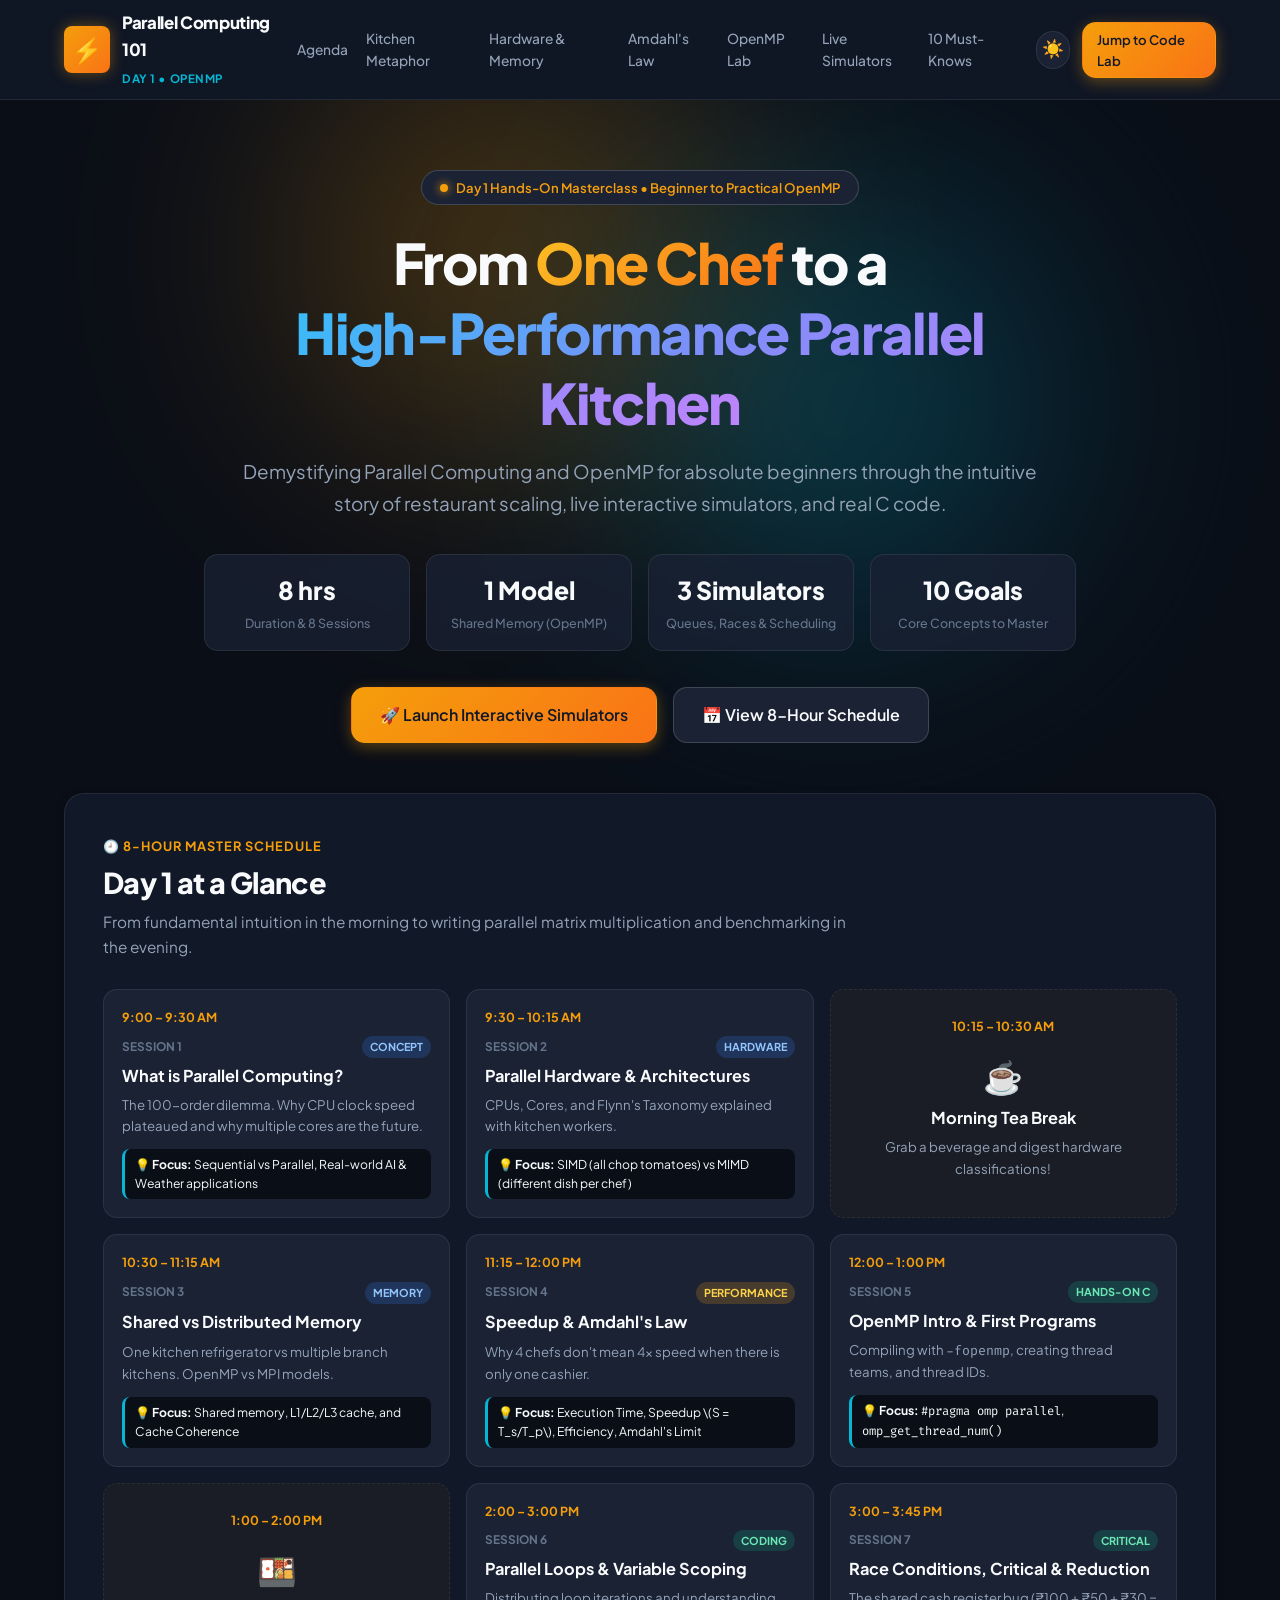
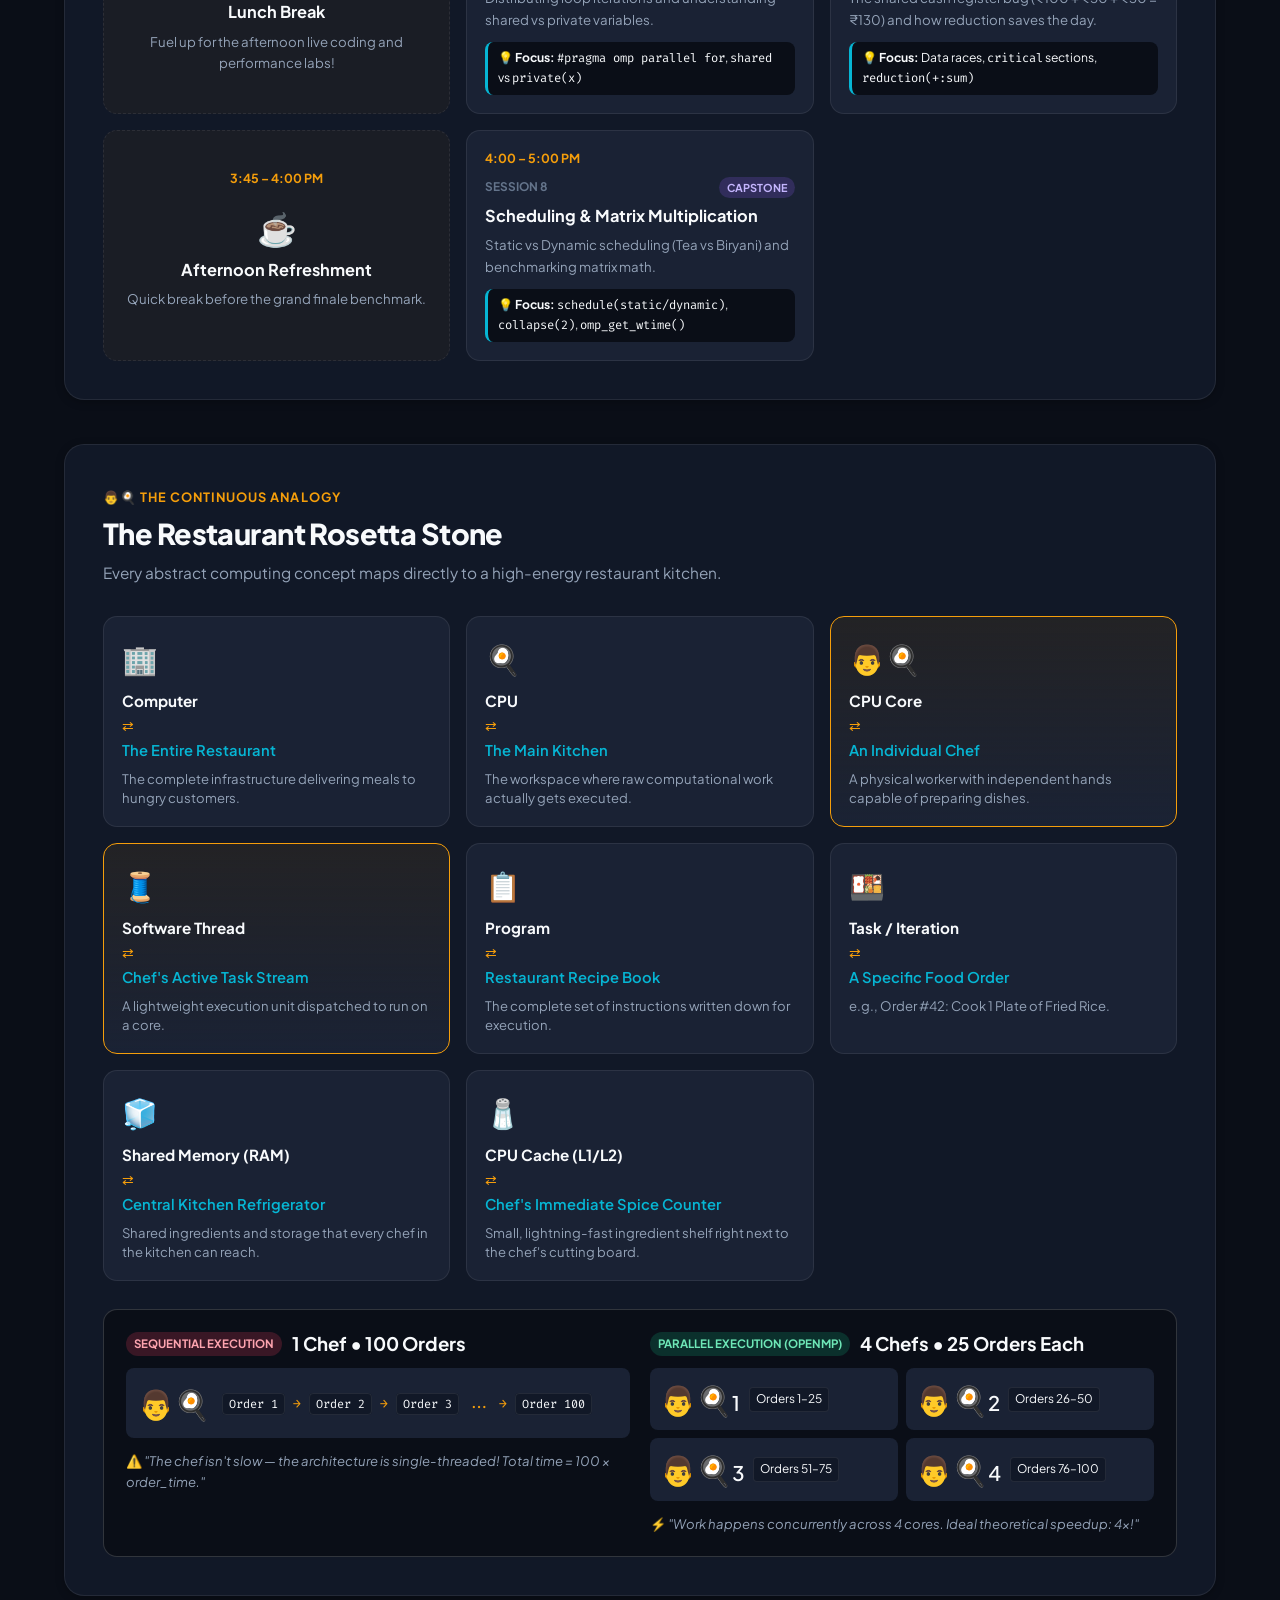
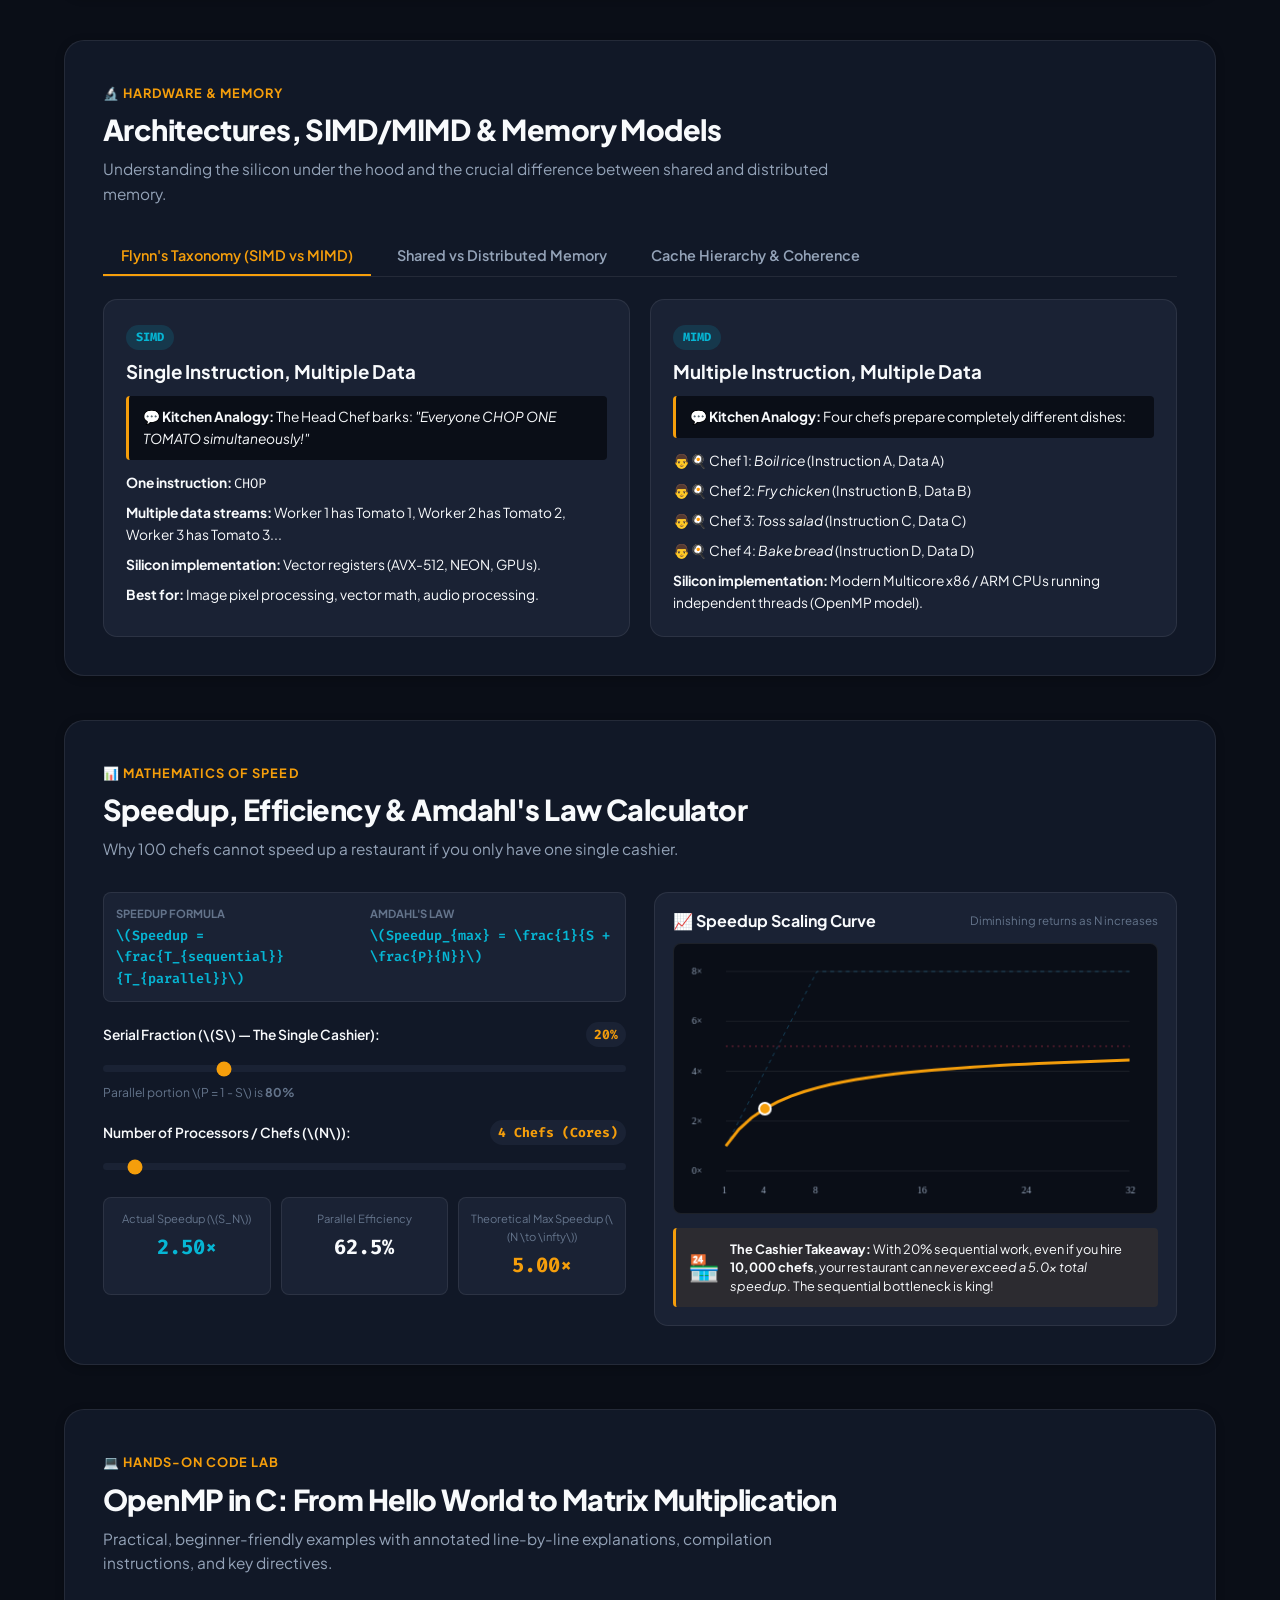
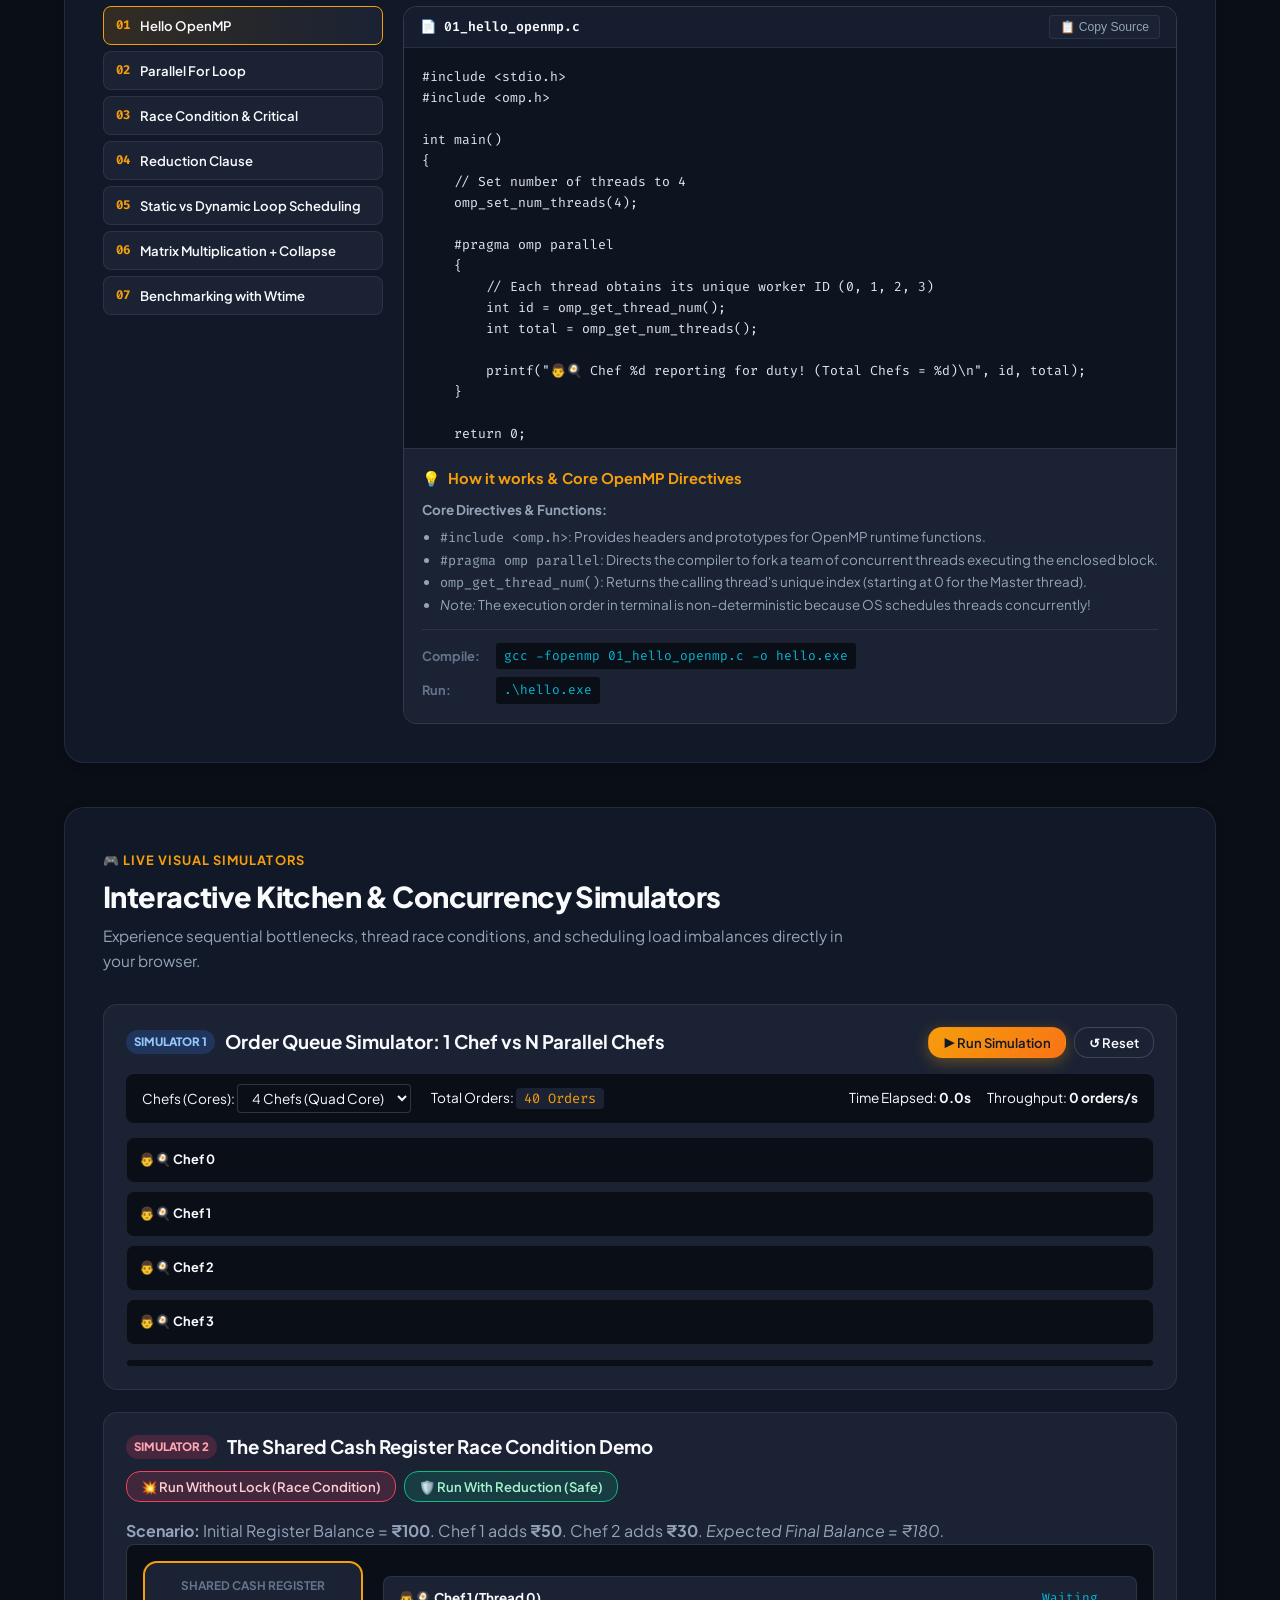
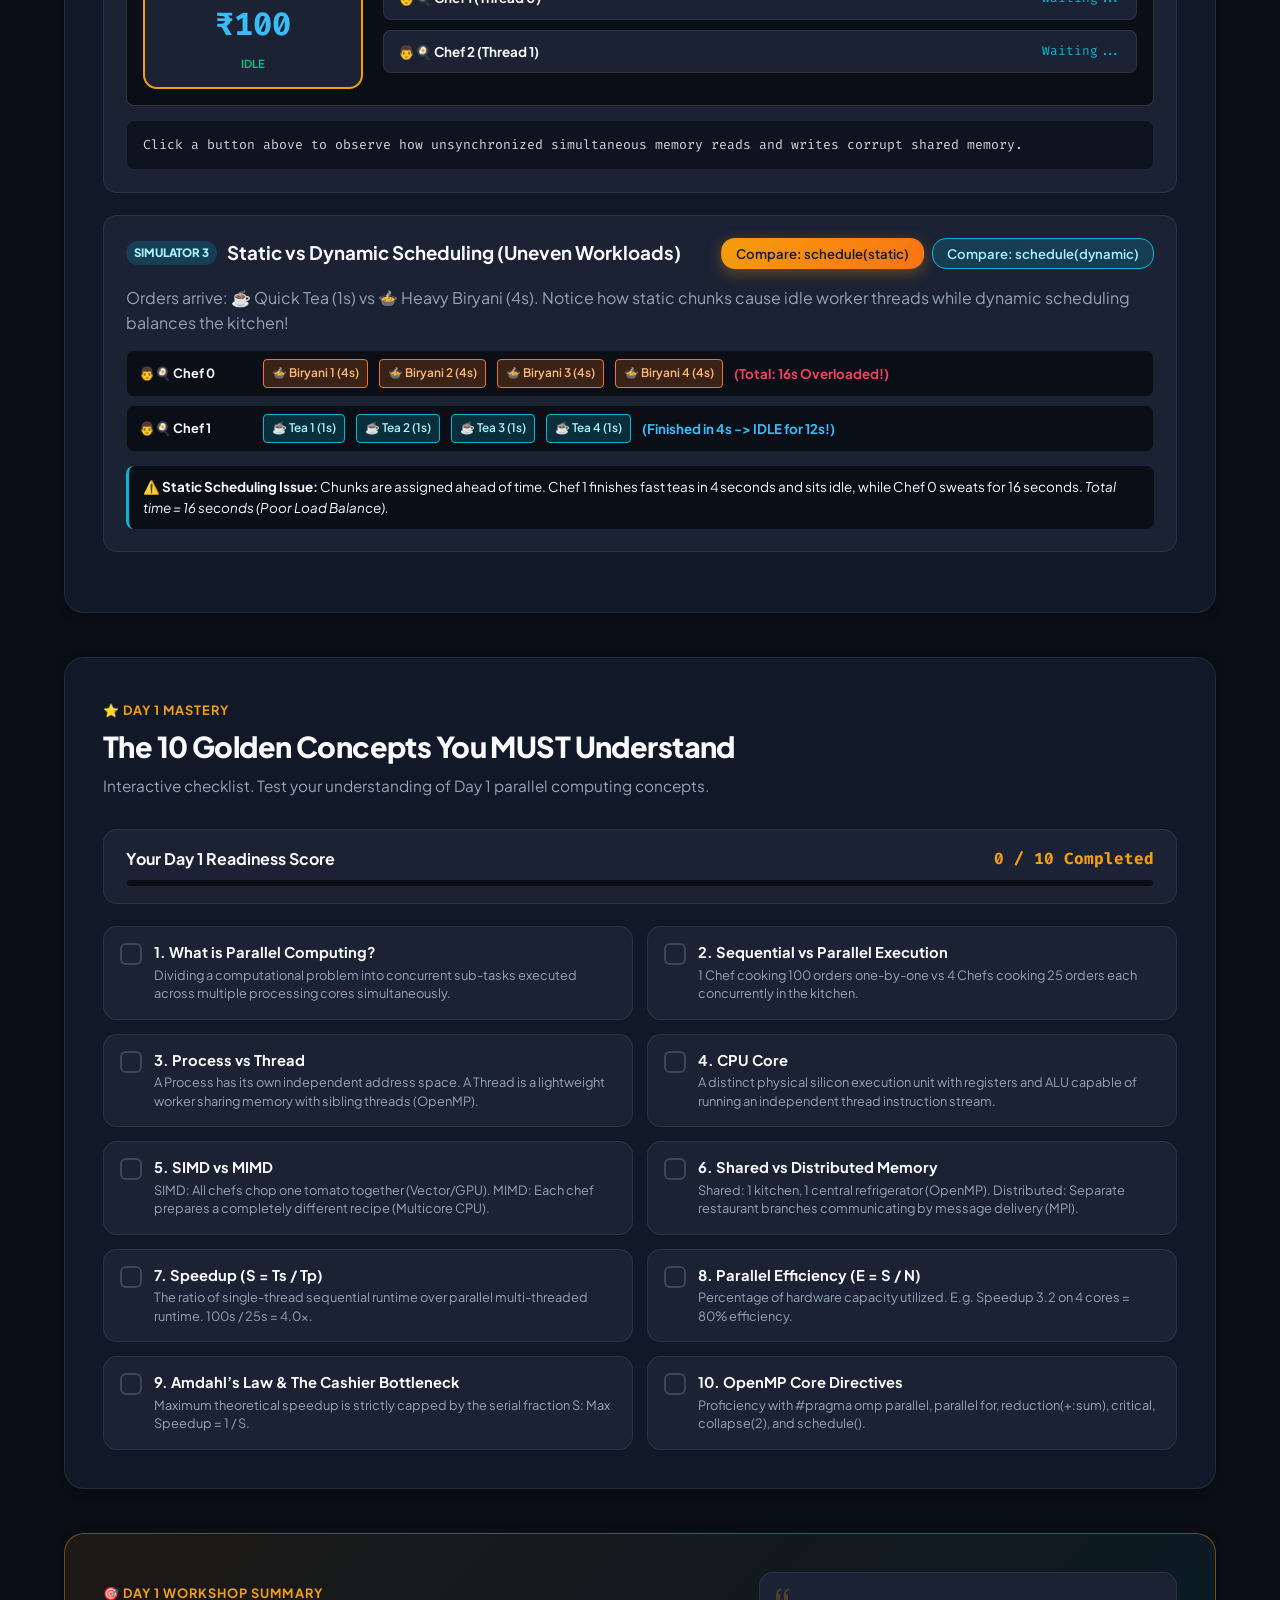
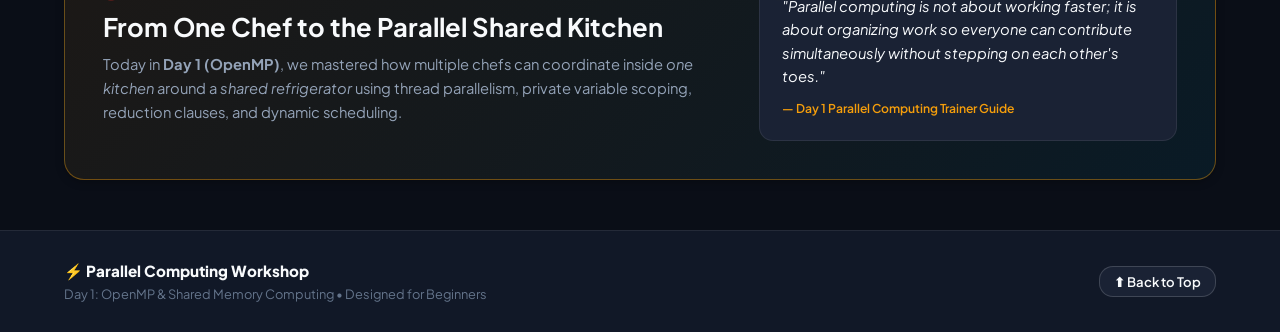
==== commit f8bb23bf: "Revert and restrict repository strictly to Day 1: Parallel Computing and OpenMP" ====
--- a/index.html
+++ b/index.html
@@ -3,44 +3,33 @@
 <head>
   <meta charset="UTF-8">
   <meta name="viewport" content="width=device-width, initial-scale=1.0">
-  <title>2-Day Parallel Computing Workshop — From One Kitchen to Multiple Branches (OpenMP & MPI)</title>
-  <meta name="description" content="Complete 2-Day Parallel Computing Workshop Portal: Day 1 OpenMP (Shared Memory) + Day 2 MPI, GPU & Hybrid Systems (Distributed Memory) through the continuous restaurant kitchen metaphor.">
+  <title>Day 1: Parallel Computing & OpenMP — From One Chef to a Parallel Kitchen</title>
+  <meta name="description" content="Day 1 Parallel Computing Workshop: Master parallel computing fundamentals, architectures, memory models, Amdahl's Law, and OpenMP through the continuous kitchen analogy.">
   <link rel="preconnect" href="https://fonts.googleapis.com">
   <link rel="preconnect" href="https://fonts.gstatic.com" crossorigin>
   <link href="https://fonts.googleapis.com/css2?family=Fira+Code:wght@400;500;600&family=Plus+Jakarta+Sans:wght@300;400;500;600;700;800&display=swap" rel="stylesheet">
   <link rel="stylesheet" href="style.css">
 </head>
-<body class="theme-dark day-view-day2" id="appBody">
+<body class="theme-dark">
   <!-- Top Navigation Header -->
   <header class="site-header">
     <div class="nav-container">
       <div class="brand">
         <span class="brand-icon">⚡</span>
         <div class="brand-text">
-          <span class="brand-title">Parallel Computing Masterclass</span>
-          <span class="brand-badge" id="currentDayBadge">Day 2 • MPI & GPU</span>
-        </div>
-      </div>
-
-      <!-- Day Switcher Pill -->
-      <div class="day-switcher-pill">
-        <button class="day-toggle-btn" id="btnSwitchDay1" data-day="day1">
-          <span>🍳 Day 1: OpenMP</span>
-        </button>
-        <button class="day-toggle-btn active" id="btnSwitchDay2" data-day="day2">
-          <span>🏢 Day 2: MPI & GPU</span>
-        </button>
-      </div>
-
+          <span class="brand-title">Parallel Computing 101</span>
+          <span class="brand-badge">Day 1 • OpenMP</span>
+        </div>
+      </div>
       <nav class="nav-links" id="navLinks">
         <a href="#agenda">Agenda</a>
         <a href="#rosetta">Kitchen Metaphor</a>
-        <a href="#architectures">Architectures</a>
-        <a href="#simulators">Simulators</a>
-        <a href="#codelab">Code Lab</a>
-        <a href="#milestones">Must-Knows</a>
+        <a href="#architectures">Hardware & Memory</a>
+        <a href="#amdahl">Amdahl's Law</a>
+        <a href="#codelab">OpenMP Lab</a>
+        <a href="#simulators">Live Simulators</a>
+        <a href="#milestones">10 Must-Knows</a>
       </nav>
-
       <div class="nav-actions">
         <button class="theme-toggle" id="themeToggle" title="Toggle Theme" aria-label="Toggle Theme">
           <span class="toggle-icon">☀️</span>
@@ -57,44 +46,42 @@
     <div class="container hero-content">
       <div class="hero-pill">
         <span class="pill-dot"></span>
-        <span id="heroPillText">Day 2 Active • Distributed Memory, MPI, GPU & Hybrid Systems</span>
-      </div>
-
-      <h1 class="hero-title" id="heroTitle">
-        From <span class="gradient-text-accent">One Kitchen</span> to <br class="br-desktop">
-        <span class="gradient-text-primary">Multiple Restaurant Branches</span>
+        <span>Day 1 Hands-On Masterclass • Beginner to Practical OpenMP</span>
+      </div>
+      <h1 class="hero-title">
+        From <span class="gradient-text-accent">One Chef</span> to a <br class="br-desktop">
+        <span class="gradient-text-primary">High-Performance Parallel Kitchen</span>
       </h1>
-
-      <p class="hero-subtitle" id="heroSubtitle">
-        Yesterday we orchestrated multiple chefs around one shared refrigerator. Today our restaurant expands into <strong>4 regional branches</strong> (Chennai, Bangalore, Hosur, Coimbatore) communicating via <strong>MPI messages</strong>, powered by <strong>thousands of GPU workers</strong>.
+      <p class="hero-subtitle">
+        Demystifying Parallel Computing and OpenMP for absolute beginners through the intuitive story of restaurant scaling, live interactive simulators, and real C code.
       </p>
 
       <!-- Quick Metrics Bar -->
       <div class="hero-stats">
         <div class="stat-card">
-          <div class="stat-num">16 hrs</div>
-          <div class="stat-label">Full 2-Day Curriculum</div>
+          <div class="stat-num">8 hrs</div>
+          <div class="stat-label">Duration & 8 Sessions</div>
         </div>
         <div class="stat-card">
-          <div class="stat-num">3 Paradigms</div>
-          <div class="stat-label">OpenMP • MPI • CUDA GPU</div>
+          <div class="stat-num">1 Model</div>
+          <div class="stat-label">Shared Memory (OpenMP)</div>
         </div>
         <div class="stat-card">
-          <div class="stat-num">6 Simulators</div>
-          <div class="stat-label">Queues, Races, MPI & GPU</div>
+          <div class="stat-num">3 Simulators</div>
+          <div class="stat-label">Queues, Races & Scheduling</div>
         </div>
         <div class="stat-card">
-          <div class="stat-num">17 Examples</div>
-          <div class="stat-label">Compilable C/MPI/CUDA Code</div>
+          <div class="stat-num">10 Goals</div>
+          <div class="stat-label">Core Concepts to Master</div>
         </div>
       </div>
 
       <div class="hero-cta-group">
         <a href="#simulators" class="btn btn-primary btn-lg">
-          <span>🚀 Explore Live Simulators</span>
+          <span>🚀 Launch Interactive Simulators</span>
         </a>
         <a href="#agenda" class="btn btn-secondary btn-lg">
-          <span>📅 View 8-Hour Agenda</span>
+          <span>📅 View 8-Hour Schedule</span>
         </a>
       </div>
     </div>
@@ -106,111 +93,130 @@
     <!-- Section 0: Day at a Glance / Interactive Agenda -->
     <section id="agenda" class="section-card">
       <div class="section-header">
-        <div class="section-tag" id="agendaTag">🕘 DAY 2 MASTER TIMELINE (8 HOURS)</div>
-        <h2 class="section-title" id="agendaTitle">Day 2 Schedule: Distributed Memory, MPI & GPUs</h2>
-        <p class="section-desc" id="agendaDesc">From process creation and tomato message dispatch in the morning to numerical integration, parallel sorting, CUDA kernels, and hybrid computing.</p>
-      </div>
-
-      <!-- DAY 1 TIMELINE (Visible when Day 1 is active) -->
-      <div class="timeline-grid day1-view-content" id="timelineDay1">
-        <div class="timeline-card"><div class="time-badge">9:00–9:30 AM</div><div class="session-header-row"><span class="session-num">Session 1</span><span class="session-tag theory">Concept</span></div><h3>What is Parallel Computing?</h3><p>The 100-order dilemma. Single core limits vs multi-core processors.</p></div>
-        <div class="timeline-card"><div class="time-badge">9:30–10:15 AM</div><div class="session-header-row"><span class="session-num">Session 2</span><span class="session-tag theory">Hardware</span></div><h3>Hardware & Flynn's Taxonomy</h3><p>SIMD (all chop tomatoes) vs MIMD (different dish per chef).</p></div>
-        <div class="timeline-card break-card"><div class="time-badge">10:15–10:30 AM</div><div class="break-icon">☕</div><h3>Morning Break</h3></div>
-        <div class="timeline-card"><div class="time-badge">10:30–11:15 AM</div><div class="session-header-row"><span class="session-num">Session 3</span><span class="session-tag theory">Memory</span></div><h3>Shared vs Distributed Memory</h3><p>One kitchen refrigerator vs multiple restaurant branches.</p></div>
-        <div class="timeline-card"><div class="time-badge">11:15–12:00 PM</div><div class="session-header-row"><span class="session-num">Session 4</span><span class="session-tag math">Math</span></div><h3>Speedup & Amdahl's Law</h3><p>Why 4 chefs don't mean 4× speed if there is only 1 cashier.</p></div>
-        <div class="timeline-card"><div class="time-badge">12:00–1:00 PM</div><div class="session-header-row"><span class="session-num">Session 5</span><span class="session-tag code">OpenMP</span></div><h3>OpenMP Intro & First Programs</h3><p>Compiling with <code>-fopenmp</code>, team of threads, thread IDs.</p></div>
-        <div class="timeline-card break-card lunch-card"><div class="time-badge">1:00–2:00 PM</div><div class="break-icon">🍱</div><h3>Lunch Break</h3></div>
-        <div class="timeline-card"><div class="time-badge">2:00–3:00 PM</div><div class="session-header-row"><span class="session-num">Session 6</span><span class="session-tag code">Loops</span></div><h3>Parallel Loops & Variable Scopes</h3><p><code>#pragma omp parallel for</code>, <code>shared</code> vs <code>private</code>.</p></div>
-        <div class="timeline-card"><div class="time-badge">3:00–3:45 PM</div><div class="session-header-row"><span class="session-num">Session 7</span><span class="session-tag code">Critical</span></div><h3>Race Conditions & Reduction</h3><p>The ₹100 + ₹50 + ₹30 cash race condition bug & reduction fix.</p></div>
-        <div class="timeline-card break-card"><div class="time-badge">3:45–4:00 PM</div><div class="break-icon">☕</div><h3>Afternoon Break</h3></div>
-        <div class="timeline-card"><div class="time-badge">4:00–5:00 PM</div><div class="session-header-row"><span class="session-num">Session 8</span><span class="session-tag capstone">Capstone</span></div><h3>Scheduling & Matrix Multiplication</h3><p>Static vs Dynamic scheduling (Tea vs Biryani) and <code>collapse(2)</code>.</p></div>
-      </div>
-
-      <!-- DAY 2 TIMELINE (Visible when Day 2 is active) -->
-      <div class="timeline-grid day2-view-content" id="timelineDay2">
-        <div class="timeline-card">
+        <div class="section-tag">🕘 8-Hour Master Schedule</div>
+        <h2 class="section-title">Day 1 at a Glance</h2>
+        <p class="section-desc">From fundamental intuition in the morning to writing parallel matrix multiplication and benchmarking in the evening.</p>
+      </div>
+
+      <div class="timeline-grid">
+        <!-- Session 1 -->
+        <div class="timeline-card" data-session="1">
           <div class="time-badge">9:00 – 9:30 AM</div>
-          <div class="session-header-row"><span class="session-num">Session 1</span><span class="session-tag theory">Recap & Intro</span></div>
-          <h3>Day 1 Recap & Introduction to MPI</h3>
-          <p>Moving from 1 kitchen to 4 branches (Chennai, Bangalore, Hosur, Coimbatore). Processes vs. Threads.</p>
-          <div class="session-focus">💡 <strong>Focus:</strong> Distributed memory, message passing, OpenMP vs MPI</div>
-        </div>
-
-        <div class="timeline-card">
-          <div class="time-badge">9:30 – 10:30 AM</div>
-          <div class="session-header-row"><span class="session-num">Session 2</span><span class="session-tag code">MPI Basics</span></div>
-          <h3>MPI Fundamentals & First Program</h3>
-          <p>The core lifecycle contract: <code>MPI_Init</code>, <code>MPI_Finalize</code>, ranks, communicators, and Windows/VS Code setup.</p>
-          <div class="session-focus">💡 <strong>Focus:</strong> <code>MPI_COMM_WORLD</code>, <code>MPI_Comm_rank</code>, <code>mpiexec -n 4</code></div>
-        </div>
-
+          <div class="session-header-row">
+            <span class="session-num">Session 1</span>
+            <span class="session-tag theory">Concept</span>
+          </div>
+          <h3>What is Parallel Computing?</h3>
+          <p>The 100-order dilemma. Why CPU clock speed plateaued and why multiple cores are the future.</p>
+          <div class="session-focus">💡 <strong>Focus:</strong> Sequential vs Parallel, Real-world AI & Weather applications</div>
+        </div>
+
+        <!-- Session 2 -->
+        <div class="timeline-card" data-session="2">
+          <div class="time-badge">9:30 – 10:15 AM</div>
+          <div class="session-header-row">
+            <span class="session-num">Session 2</span>
+            <span class="session-tag theory">Hardware</span>
+          </div>
+          <h3>Parallel Hardware & Architectures</h3>
+          <p>CPUs, Cores, and Flynn's Taxonomy explained with kitchen workers.</p>
+          <div class="session-focus">💡 <strong>Focus:</strong> SIMD (all chop tomatoes) vs MIMD (different dish per chef)</div>
+        </div>
+
+        <!-- Break 1 -->
         <div class="timeline-card break-card">
-          <div class="time-badge">10:30 – 10:45 AM</div>
+          <div class="time-badge">10:15 – 10:30 AM</div>
           <div class="break-icon">☕</div>
           <h3>Morning Tea Break</h3>
-          <p>Verify MS-MPI environment and grab a refreshment!</p>
-        </div>
-
-        <div class="timeline-card">
-          <div class="time-badge">10:45 – 11:45 AM</div>
-          <div class="session-header-row"><span class="session-num">Session 3</span><span class="session-tag code">P2P Comm</span></div>
-          <h3>Point-to-Point Communication</h3>
-          <p>Sending 42 kg of tomatoes from Chennai to Bangalore. Envelopes, datatypes, tags, and deadlock prevention.</p>
-          <div class="session-focus">💡 <strong>Focus:</strong> <code>MPI_Send</code>, <code>MPI_Recv</code>, blocking semantics, deadlocks</div>
-        </div>
-
-        <div class="timeline-card">
-          <div class="time-badge">11:45 – 12:45 PM</div>
-          <div class="session-header-row"><span class="session-num">Session 4</span><span class="session-tag code">Collectives</span></div>
-          <h3>Collective Communication</h3>
-          <p>Headquarters broadcasts special biryani code, scatters dough batches, and reduces nationwide revenue.</p>
-          <div class="session-focus">💡 <strong>Focus:</strong> <code>MPI_Bcast</code>, <code>MPI_Scatter</code>, <code>MPI_Gather</code>, <code>MPI_Reduce</code>, <code>MPI_Barrier</code></div>
-        </div>
-
+          <p>Grab a beverage and digest hardware classifications!</p>
+        </div>
+
+        <!-- Session 3 -->
+        <div class="timeline-card" data-session="3">
+          <div class="time-badge">10:30 – 11:15 AM</div>
+          <div class="session-header-row">
+            <span class="session-num">Session 3</span>
+            <span class="session-tag theory">Memory</span>
+          </div>
+          <h3>Shared vs Distributed Memory</h3>
+          <p>One kitchen refrigerator vs multiple branch kitchens. OpenMP vs MPI models.</p>
+          <div class="session-focus">💡 <strong>Focus:</strong> Shared memory, L1/L2/L3 cache, and Cache Coherence</div>
+        </div>
+
+        <!-- Session 4 -->
+        <div class="timeline-card" data-session="4">
+          <div class="time-badge">11:15 – 12:00 PM</div>
+          <div class="session-header-row">
+            <span class="session-num">Session 4</span>
+            <span class="session-tag math">Performance</span>
+          </div>
+          <h3>Speedup & Amdahl's Law</h3>
+          <p>Why 4 chefs don't mean 4× speed when there is only one cashier.</p>
+          <div class="session-focus">💡 <strong>Focus:</strong> Execution Time, Speedup \(S = T_s/T_p\), Efficiency, Amdahl's Limit</div>
+        </div>
+
+        <!-- Session 5 -->
+        <div class="timeline-card" data-session="5">
+          <div class="time-badge">12:00 – 1:00 PM</div>
+          <div class="session-header-row">
+            <span class="session-num">Session 5</span>
+            <span class="session-tag code">Hands-on C</span>
+          </div>
+          <h3>OpenMP Intro & First Programs</h3>
+          <p>Compiling with <code>-fopenmp</code>, creating thread teams, and thread IDs.</p>
+          <div class="session-focus">💡 <strong>Focus:</strong> <code>#pragma omp parallel</code>, <code>omp_get_thread_num()</code></div>
+        </div>
+
+        <!-- Lunch -->
         <div class="timeline-card break-card lunch-card">
-          <div class="time-badge">12:45 – 1:45 PM</div>
+          <div class="time-badge">1:00 – 2:00 PM</div>
           <div class="break-icon">🍱</div>
           <h3>Lunch Break</h3>
-          <p>Recharge before afternoon numerical algorithms and GPU labs!</p>
-        </div>
-
-        <div class="timeline-card">
-          <div class="time-badge">1:45 – 2:45 PM</div>
-          <div class="session-header-row"><span class="session-num">Session 5</span><span class="session-tag math">Algorithms</span></div>
-          <h3>Trapezoidal Rule, MPI I/O & Timing</h3>
-          <p>Calculating the area under the curve in parallel to compute \(\pi\). High-resolution timing with <code>MPI_Wtime()</code>.</p>
-          <div class="session-focus">💡 <strong>Focus:</strong> Numerical integration, <code>MPI_Wtime()</code>, Parallel I/O bottlenecks</div>
-        </div>
-
-        <div class="timeline-card">
-          <div class="time-badge">2:45 – 3:30 PM</div>
-          <div class="session-header-row"><span class="session-num">Session 6</span><span class="session-tag code">Sorting</span></div>
-          <h3>Parallel Sorting & Performance</h3>
-          <p>Sorting 1,000 order tickets across branches. Measuring speedup, efficiency, and communication overhead.</p>
-          <div class="session-focus">💡 <strong>Focus:</strong> Scatter $\to$ Local Sort $\to$ Gather $\to$ Merge, Speedup $S = T_1/T_p$</div>
-        </div>
-
+          <p>Fuel up for the afternoon live coding and performance labs!</p>
+        </div>
+
+        <!-- Session 6 -->
+        <div class="timeline-card" data-session="6">
+          <div class="time-badge">2:00 – 3:00 PM</div>
+          <div class="session-header-row">
+            <span class="session-num">Session 6</span>
+            <span class="session-tag code">Coding</span>
+          </div>
+          <h3>Parallel Loops & Variable Scoping</h3>
+          <p>Distributing loop iterations and understanding shared vs private variables.</p>
+          <div class="session-focus">💡 <strong>Focus:</strong> <code>#pragma omp parallel for</code>, <code>shared</code> vs <code>private(x)</code></div>
+        </div>
+
+        <!-- Session 7 -->
+        <div class="timeline-card" data-session="7">
+          <div class="time-badge">3:00 – 3:45 PM</div>
+          <div class="session-header-row">
+            <span class="session-num">Session 7</span>
+            <span class="session-tag code">Critical</span>
+          </div>
+          <h3>Race Conditions, Critical & Reduction</h3>
+          <p>The shared cash register bug (₹100 + ₹50 + ₹30 = ₹130) and how reduction saves the day.</p>
+          <div class="session-focus">💡 <strong>Focus:</strong> Data races, <code>critical</code> sections, <code>reduction(+:sum)</code></div>
+        </div>
+
+        <!-- Break 2 -->
         <div class="timeline-card break-card">
-          <div class="time-badge">3:30 – 3:45 PM</div>
+          <div class="time-badge">3:45 – 4:00 PM</div>
           <div class="break-icon">☕</div>
           <h3>Afternoon Refreshment</h3>
-          <p>Quick stretch before entering the GPU & Hybrid domain.</p>
-        </div>
-
-        <div class="timeline-card">
-          <div class="time-badge">3:45 – 4:30 PM</div>
-          <div class="session-header-row"><span class="session-num">Session 7</span><span class="session-tag capstone">GPU CUDA</span></div>
-          <h3>GPU Programming Fundamentals</h3>
-          <p>From 4 master chefs to 10,000 specialized line workers. Host vs Device, CUDA Grids, Blocks, Threads & Vector Add.</p>
-          <div class="session-focus">💡 <strong>Focus:</strong> <code>cudaMalloc</code>, <code>cudaMemcpy</code>, <code>__global__</code> kernels, thread indexing</div>
-        </div>
-
-        <div class="timeline-card">
-          <div class="time-badge">4:30 – 5:00 PM</div>
-          <div class="session-header-row"><span class="session-num">Session 8</span><span class="session-tag capstone">Capstone</span></div>
-          <h3>Hybrid Systems & Capstone Challenge</h3>
-          <p>MPI + OpenMP + GPU architecture. Final hands-on project: "Distributed Restaurant Sales Analyzer".</p>
-          <div class="session-focus">💡 <strong>Focus:</strong> Multi-node Hybrid HPC, full 2-day synthesis & certificates</div>
+          <p>Quick break before the grand finale benchmark.</p>
+        </div>
+
+        <!-- Session 8 -->
+        <div class="timeline-card" data-session="8">
+          <div class="time-badge">4:00 – 5:00 PM</div>
+          <div class="session-header-row">
+            <span class="session-num">Session 8</span>
+            <span class="session-tag capstone">Capstone</span>
+          </div>
+          <h3>Scheduling & Matrix Multiplication</h3>
+          <p>Static vs Dynamic scheduling (Tea vs Biryani) and benchmarking matrix math.</p>
+          <div class="session-focus">💡 <strong>Focus:</strong> <code>schedule(static/dynamic)</code>, <code>collapse(2)</code>, <code>omp_get_wtime()</code></div>
         </div>
       </div>
     </section>
@@ -218,363 +224,351 @@
     <!-- Section 1: The Kitchen Rosetta Stone -->
     <section id="rosetta" class="section-card">
       <div class="section-header">
-        <div class="section-tag">👨🍳 Continuous Analogy</div>
-        <h2 class="section-title">The Master Restaurant Rosetta Stone</h2>
-        <p class="section-desc">Translating abstract parallel concepts into tangible physical kitchen operations.</p>
-      </div>
-
-      <div class="rosetta-grid" id="rosettaGrid">
-        <!-- Injected dynamically based on Day 1 / Day 2 toggle -->
-      </div>
-
-      <!-- Story Comparison Box -->
-      <div class="comparison-box" id="comparisonBox">
-        <!-- Injected dynamically -->
+        <div class="section-tag">👨🍳 The Continuous Analogy</div>
+        <h2 class="section-title">The Restaurant Rosetta Stone</h2>
+        <p class="section-desc">Every abstract computing concept maps directly to a high-energy restaurant kitchen.</p>
+      </div>
+
+      <div class="rosetta-grid">
+        <div class="rosetta-card">
+          <div class="rosetta-icon">🏢</div>
+          <div class="rosetta-term">Computer</div>
+          <div class="rosetta-arrow">⇄</div>
+          <div class="rosetta-metaphor">The Entire Restaurant</div>
+          <p>The complete infrastructure delivering meals to hungry customers.</p>
+        </div>
+
+        <div class="rosetta-card">
+          <div class="rosetta-icon">🍳</div>
+          <div class="rosetta-term">CPU</div>
+          <div class="rosetta-arrow">⇄</div>
+          <div class="rosetta-metaphor">The Main Kitchen</div>
+          <p>The workspace where raw computational work actually gets executed.</p>
+        </div>
+
+        <div class="rosetta-card highlight-card">
+          <div class="rosetta-icon">👨🍳</div>
+          <div class="rosetta-term">CPU Core</div>
+          <div class="rosetta-arrow">⇄</div>
+          <div class="rosetta-metaphor">An Individual Chef</div>
+          <p>A physical worker with independent hands capable of preparing dishes.</p>
+        </div>
+
+        <div class="rosetta-card highlight-card">
+          <div class="rosetta-icon">🧵</div>
+          <div class="rosetta-term">Software Thread</div>
+          <div class="rosetta-arrow">⇄</div>
+          <div class="rosetta-metaphor">Chef's Active Task Stream</div>
+          <p>A lightweight execution unit dispatched to run on a core.</p>
+        </div>
+
+        <div class="rosetta-card">
+          <div class="rosetta-icon">📋</div>
+          <div class="rosetta-term">Program</div>
+          <div class="rosetta-arrow">⇄</div>
+          <div class="rosetta-metaphor">Restaurant Recipe Book</div>
+          <p>The complete set of instructions written down for execution.</p>
+        </div>
+
+        <div class="rosetta-card">
+          <div class="rosetta-icon">🍱</div>
+          <div class="rosetta-term">Task / Iteration</div>
+          <div class="rosetta-arrow">⇄</div>
+          <div class="rosetta-metaphor">A Specific Food Order</div>
+          <p>e.g., Order #42: Cook 1 Plate of Fried Rice.</p>
+        </div>
+
+        <div class="rosetta-card">
+          <div class="rosetta-icon">🧊</div>
+          <div class="rosetta-term">Shared Memory (RAM)</div>
+          <div class="rosetta-arrow">⇄</div>
+          <div class="rosetta-metaphor">Central Kitchen Refrigerator</div>
+          <p>Shared ingredients and storage that every chef in the kitchen can reach.</p>
+        </div>
+
+        <div class="rosetta-card">
+          <div class="rosetta-icon">🧂</div>
+          <div class="rosetta-term">CPU Cache (L1/L2)</div>
+          <div class="rosetta-arrow">⇄</div>
+          <div class="rosetta-metaphor">Chef's Immediate Spice Counter</div>
+          <p>Small, lightning-fast ingredient shelf right next to the chef's cutting board.</p>
+        </div>
+      </div>
+
+      <!-- Story Comparison: 1 Chef vs 4 Chefs -->
+      <div class="comparison-box">
+        <div class="comp-col">
+          <div class="comp-header">
+            <span class="comp-badge bad">Sequential Execution</span>
+            <h3>1 Chef • 100 Orders</h3>
+          </div>
+          <div class="comp-visual">
+            <div class="chef-avatar">👨🍳</div>
+            <div class="order-pipeline">
+              <span class="order-chip">Order 1</span> → 
+              <span class="order-chip">Order 2</span> → 
+              <span class="order-chip">Order 3</span> ... → 
+              <span class="order-chip">Order 100</span>
+            </div>
+          </div>
+          <p class="comp-note">⚠️ <em>"The chef isn't slow — the architecture is single-threaded! Total time = 100 × order_time."</em></p>
+        </div>
+
+        <div class="comp-col highlight-col">
+          <div class="comp-header">
+            <span class="comp-badge good">Parallel Execution (OpenMP)</span>
+            <h3>4 Chefs • 25 Orders Each</h3>
+          </div>
+          <div class="comp-visual-grid">
+            <div class="chef-lane"><span class="chef-avatar">👨🍳₁</span> <span class="order-chip">Orders 1–25</span></div>
+            <div class="chef-lane"><span class="chef-avatar">👨🍳₂</span> <span class="order-chip">Orders 26–50</span></div>
+            <div class="chef-lane"><span class="chef-avatar">👨🍳₃</span> <span class="order-chip">Orders 51–75</span></div>
+            <div class="chef-lane"><span class="chef-avatar">👨🍳₄</span> <span class="order-chip">Orders 76–100</span></div>
+          </div>
+          <p class="comp-note">⚡ <em>"Work happens concurrently across 4 cores. Ideal theoretical speedup: 4×!"</em></p>
+        </div>
       </div>
     </section>
 
-    <!-- Section 2: Architectures & Memory Models -->
+    <!-- Section 2: Hardware, Flynn's Taxonomy & Memory Models -->
     <section id="architectures" class="section-card">
       <div class="section-header">
-        <div class="section-tag">🔬 Silicon & Architecture</div>
-        <h2 class="section-title">Memory Models, Flyns's Taxonomy & GPU Grids</h2>
-        <p class="section-desc">Understanding how physical hardware differs between single machines, distributed clusters, and massively parallel GPU accelerators.</p>
+        <div class="section-tag">🔬 Hardware & Memory</div>
+        <h2 class="section-title">Architectures, SIMD/MIMD & Memory Models</h2>
+        <p class="section-desc">Understanding the silicon under the hood and the crucial difference between shared and distributed memory.</p>
       </div>
 
       <div class="tab-container" id="archTabs">
         <div class="tab-buttons">
-          <button class="tab-btn active" data-tab="tab-memory">Shared vs Distributed Memory</button>
-          <button class="tab-btn" data-tab="tab-flynn">Flynn's Taxonomy (SIMD / MIMD / SIMT)</button>
-          <button class="tab-btn" data-tab="tab-gpu">GPU Architecture (Host vs Device)</button>
-          <button class="tab-btn" data-tab="tab-hybrid">Hybrid HPC Hierarchy</button>
-        </div>
-
-        <!-- Tab 1: Shared vs Distributed Memory -->
-        <div class="tab-content active" id="tab-memory">
+          <button class="tab-btn active" data-tab="tab-flynn">Flynn's Taxonomy (SIMD vs MIMD)</button>
+          <button class="tab-btn" data-tab="tab-memory">Shared vs Distributed Memory</button>
+          <button class="tab-btn" data-tab="tab-cache">Cache Hierarchy & Coherence</button>
+        </div>
+
+        <!-- Tab 1: Flynn's Taxonomy -->
+        <div class="tab-content active" id="tab-flynn">
+          <div class="two-col-grid">
+            <div class="content-box">
+              <div class="concept-badge">SIMD</div>
+              <h3>Single Instruction, Multiple Data</h3>
+              <div class="kitchen-quote">
+                💬 <strong>Kitchen Analogy:</strong> The Head Chef barks: <em>"Everyone CHOP ONE TOMATO simultaneously!"</em>
+              </div>
+              <ul class="feature-list">
+                <li><strong>One instruction:</strong> <code>CHOP</code></li>
+                <li><strong>Multiple data streams:</strong> Worker 1 has Tomato 1, Worker 2 has Tomato 2, Worker 3 has Tomato 3...</li>
+                <li><strong>Silicon implementation:</strong> Vector registers (AVX-512, NEON, GPUs).</li>
+                <li><strong>Best for:</strong> Image pixel processing, vector math, audio processing.</li>
+              </ul>
+            </div>
+
+            <div class="content-box">
+              <div class="concept-badge">MIMD</div>
+              <h3>Multiple Instruction, Multiple Data</h3>
+              <div class="kitchen-quote">
+                💬 <strong>Kitchen Analogy:</strong> Four chefs prepare completely different dishes:
+              </div>
+              <ul class="feature-list">
+                <li>👨🍳 Chef 1: <em>Boil rice</em> (Instruction A, Data A)</li>
+                <li>👨🍳 Chef 2: <em>Fry chicken</em> (Instruction B, Data B)</li>
+                <li>👨🍳 Chef 3: <em>Toss salad</em> (Instruction C, Data C)</li>
+                <li>👨🍳 Chef 4: <em>Bake bread</em> (Instruction D, Data D)</li>
+                <li><strong>Silicon implementation:</strong> Modern Multicore x86 / ARM CPUs running independent threads (OpenMP model).</li>
+              </ul>
+            </div>
+          </div>
+        </div>
+
+        <!-- Tab 2: Shared vs Distributed Memory -->
+        <div class="tab-content" id="tab-memory">
           <div class="two-col-grid">
             <div class="memory-card shared">
               <div class="memory-header">
                 <span class="memory-icon">🧊</span>
-                <h3>Shared Memory (OpenMP)</h3>
-                <span class="tech-tag">Day 1</span>
+                <h3>Shared Memory Architecture</h3>
+                <span class="tech-tag">OpenMP Model</span>
               </div>
               <div class="memory-diagram">
-                <div class="mem-block">Shared RAM (Central Refrigerator)</div>
+                <div class="mem-block">Shared RAM (Central Pantry / Fridge)</div>
                 <div class="mem-arrows">↓↓↓↓</div>
                 <div class="cores-row">
-                  <div class="core-box">Core 0 (Chef 0)</div>
-                  <div class="core-box">Core 1 (Chef 1)</div>
-                  <div class="core-box">Core 2 (Chef 2)</div>
-                  <div class="core-box">Core 3 (Chef 3)</div>
+                  <div class="core-box">Core 0 (Thread 0)</div>
+                  <div class="core-box">Core 1 (Thread 1)</div>
+                  <div class="core-box">Core 2 (Thread 2)</div>
+                  <div class="core-box">Core 3 (Thread 3)</div>
                 </div>
               </div>
-              <p>All threads directly read/write the same RAM addresses. Lightning fast communication via pointers, but vulnerable to <strong>Race Conditions</strong>.</p>
+              <p>All threads share one common address space. Fast communication via pointers, but requires caution with race conditions!</p>
             </div>
 
             <div class="memory-card distributed">
               <div class="memory-header">
                 <span class="memory-icon">🌐</span>
-                <h3>Distributed Memory (MPI)</h3>
-                <span class="tech-tag">Day 2</span>
+                <h3>Distributed Memory Architecture</h3>
+                <span class="tech-tag">Cluster Model</span>
               </div>
               <div class="memory-diagram">
                 <div class="dist-nodes">
                   <div class="node-box">
-                    <span>Branch 0 (Chennai)</span>
-                    <small>RAM 0 (Fridge 0)</small>
+                    <span>Node 1 (Branch 1)</span>
+                    <small>RAM 1</small>
                   </div>
-                  <div class="network-bus">⇄ MPI Network Messages ⇄</div>
+                  <div class="network-bus">⇄ Network Messages ⇄</div>
                   <div class="node-box">
-                    <span>Branch 1 (Bangalore)</span>
-                    <small>RAM 1 (Fridge 1)</small>
+                    <span>Node 2 (Branch 2)</span>
+                    <small>RAM 2</small>
                   </div>
                 </div>
               </div>
-              <p>Each branch has its own private RAM. Chennai cannot touch Bangalore's fridge; they must exchange explicit messages (<code>MPI_Send</code> / <code>MPI_Recv</code>).</p>
-            </div>
-          </div>
-        </div>
-
-        <!-- Tab 2: Flynn's Taxonomy -->
-        <div class="tab-content" id="tab-flynn">
-          <div class="two-col-grid">
-            <div class="content-box">
-              <div class="concept-badge">SIMD / SIMT</div>
-              <h3>Single Instruction, Multiple Data</h3>
-              <div class="kitchen-quote">
-                💬 <strong>Analogy:</strong> Head Chef barks: <em>"Everyone CHOP ONE TOMATO simultaneously!"</em>
-              </div>
-              <ul class="feature-list">
-                <li><strong>One instruction stream:</strong> <code>CHOP</code></li>
-                <li><strong>Different data points:</strong> Worker 1 has Tomato 1, Worker 2 has Tomato 2...</li>
-                <li><strong>Silicon:</strong> AVX-512 vector units and GPU Warps (SIMT: Single Instruction, Multiple Threads).</li>
-              </ul>
-            </div>
-
-            <div class="content-box">
-              <div class="concept-badge">MIMD</div>
-              <h3>Multiple Instruction, Multiple Data</h3>
-              <div class="kitchen-quote">
-                💬 <strong>Analogy:</strong> Four chefs prepare completely different dishes:
-              </div>
-              <ul class="feature-list">
-                <li>👨🍳 Chef 0: <em>Boils rice</em></li>
-                <li>👨🍳 Chef 1: <em>Fries chicken</em></li>
-                <li>👨🍳 Chef 2: <em>Prepares salad</em></li>
-                <li>👨🍳 Chef 3: <em>Bakes naan bread</em></li>
-                <li><strong>Silicon:</strong> Multi-core CPUs and MPI clusters executing independent processes.</li>
-              </ul>
-            </div>
-          </div>
-        </div>
-
-        <!-- Tab 3: GPU Architecture -->
-        <div class="tab-content" id="tab-gpu">
-          <div class="two-col-grid">
-            <div class="content-box">
-              <div class="concept-badge">CPU (Host)</div>
-              <h3>The Master Head Chef</h3>
-              <p>A few (4–64) powerful cores optimized for sequential speed, branch prediction, and complex decision-making.</p>
-              <div class="kitchen-quote">
-                💬 <strong>Role:</strong> Manages overall business, orders ingredients, and coordinates workflow.
-              </div>
-            </div>
-
-            <div class="content-box">
-              <div class="concept-badge" style="background: rgba(16, 185, 129, 0.2); color: #6ee7b7;">GPU (Device)</div>
-              <h3>The Mass Assembly Factory</h3>
-              <p>Thousands (1,000–10,000+) of lightweight cores designed for massive data-parallel mathematical throughput.</p>
-              <div class="kitchen-quote">
-                💬 <strong>Role:</strong> 10,000 workers peeling potatoes or chopping onions at blisteringly fast speed.
-              </div>
-            </div>
-          </div>
-        </div>
-
-        <!-- Tab 4: Hybrid HPC -->
-        <div class="tab-content" id="tab-hybrid">
+              <p>Separate physical computers (branches). Branch 1 cannot peek into Branch 2's fridge; they must pass explicit messages over the network.</p>
+            </div>
+          </div>
+        </div>
+
+        <!-- Tab 3: Cache & Coherence -->
+        <div class="tab-content" id="tab-cache">
           <div class="cache-explainer">
-            <h3>The Modern Supercomputer Pyramid: MPI + OpenMP + CUDA</h3>
-            <p>World-class HPC clusters don't choose between paradigms; they combine all three into a single cohesive hierarchy.</p>
+            <h3>Why Cache Matters: The Walking Chef Problem</h3>
+            <p>If the central refrigerator (RAM) is 50 meters away, walking back and forth for every pinch of salt destroys throughput. Modern CPUs put small, ultra-fast memory right next to the core.</p>
+
             <div class="cache-pyramid">
-              <div class="pyramid-level l1"><span>MPI: Distributed Processes Across Cluster Nodes (Network Scale)</span></div>
-              <div class="pyramid-level l2"><span>OpenMP: Multi-threading Across CPU Sockets & Cores (Node Scale)</span></div>
-              <div class="pyramid-level l3"><span>CUDA GPU: Massive Parallel Kernels on Accelerators (Core Scale)</span></div>
-              <div class="pyramid-level ram"><span>SIMD / Vectorization: 512-bit Registers within GPU/CPU Cores</span></div>
+              <div class="pyramid-level l1"><span>L1 Cache (Fastest, ~1-2 ns, KB) — Chef's Cutting Board</span></div>
+              <div class="pyramid-level l2"><span>L2 Cache (~3-5 ns, Hundreds KB) — Personal Prep Shelf</span></div>
+              <div class="pyramid-level l3"><span>L3 Cache (~10-20 ns, Shared MB) — Kitchen Pass Counter</span></div>
+              <div class="pyramid-level ram"><span>Main Memory RAM (~60-100 ns, GB) — Central Cold Storage</span></div>
+            </div>
+
+            <div class="coherence-warning">
+              <h4>⚠️ The Cache Coherence Dilemma</h4>
+              <p>Suppose <strong>Chef 1</strong> updates the secret salt quantity on their cutting board. <strong>Chef 2</strong> still reads their local stale copy. Hardware uses cache coherence protocols (MESI) to keep local caches synchronized automatically.</p>
             </div>
           </div>
         </div>
       </div>
     </section>
 
-    <!-- Section 3: Live Interactive Simulators -->
-    <section id="simulators" class="section-card">
+    <!-- Section 3: Performance, Speedup & Interactive Amdahl's Law -->
+    <section id="amdahl" class="section-card">
       <div class="section-header">
-        <div class="section-tag">🎮 Interactive Simulators</div>
-        <h2 class="section-title">Live Visual Concurrency & Communication Simulators</h2>
-        <p class="section-desc">Interact with thread race conditions, MPI message dispatching, collective broadcasts, and GPU thread grids right in your browser.</p>
-      </div>
-
-      <!-- DAY 2 SIMULATOR 1: MPI Point-to-Point Tomato Dispatch & Deadlock Demo -->
-      <div class="sim-card day2-view-content">
-        <div class="sim-header">
-          <div class="sim-title-group">
-            <span class="sim-badge">MPI Simulator 1</span>
-            <h3>Point-to-Point Communication: Tomato Dispatch & Deadlock Demo</h3>
-          </div>
-          <div class="sim-controls-inline">
-            <button class="btn btn-success btn-sm" id="btnRunTomatoSend">🍅 Send 42kg Tomatoes (Safe)</button>
-            <button class="btn btn-danger btn-sm" id="btnRunDeadlockDemo">💥 Trigger Deadlock (Mutual Wait)</button>
-            <button class="btn btn-secondary btn-sm" id="btnResetMpiP2P">↺ Reset</button>
-          </div>
-        </div>
-
-        <div class="sim-body">
-          <div class="p2p-branches-visual">
-            <div class="branch-node" id="nodeChennai">
-              <div class="b-title">🏢 Branch 0 (Chennai - HQ)</div>
-              <div class="b-status" id="chennaiStatus">IDLE</div>
-              <div class="b-inventory" id="chennaiInventory">Inventory: 100 kg Tomatoes</div>
-            </div>
-
-            <div class="highway-track">
-              <div class="courier-van" id="courierVan">🚚 <span>[Empty]</span></div>
-            </div>
-
-            <div class="branch-node" id="nodeBangalore">
-              <div class="b-title">🏢 Branch 1 (Bangalore)</div>
-              <div class="b-status" id="bangaloreStatus">IDLE</div>
-              <div class="b-inventory" id="bangaloreInventory">Inventory: 0 kg Tomatoes (LOW!)</div>
-            </div>
-          </div>
-
-          <div class="race-log-box" id="mpiP2PLog">
-            Click "Send 42kg Tomatoes" to observe MPI_Send and MPI_Recv envelope delivery between branches.
-          </div>
-        </div>
-      </div>
-
-      <!-- DAY 2 SIMULATOR 2: Collective Communication Visualizer -->
-      <div class="sim-card day2-view-content">
-        <div class="sim-header">
-          <div class="sim-title-group">
-            <span class="sim-badge info">MPI Simulator 2</span>
-            <h3>Collective Communication: Bcast, Scatter, Gather & Reduce</h3>
-          </div>
-          <div class="sim-controls-inline">
-            <button class="btn btn-primary btn-sm" id="btnSimBcast">📢 MPI_Bcast</button>
-            <button class="btn btn-accent btn-sm" id="btnSimScatter">🥖 MPI_Scatter</button>
-            <button class="btn btn-secondary btn-sm" id="btnSimGather">🧺 MPI_Gather</button>
-            <button class="btn btn-success btn-sm" id="btnSimReduce">💰 MPI_Reduce (SUM)</button>
-          </div>
-        </div>
-
-        <div class="sim-body">
-          <div class="collective-stage" id="collectiveStage">
-            <div class="hq-station">
-              <div class="station-label">HQ (Rank 0 - Chennai)</div>
-              <div class="station-data-box" id="hqDataBox">Recipe: #9021 | Dough: [10, 20, 30, 40]</div>
-            </div>
-
-            <div class="branches-row-stage">
-              <div class="branch-station" id="bStation0">
-                <span>Branch 0 (Chennai)</span>
-                <div class="branch-slot" id="slotB0">-</div>
-              </div>
-              <div class="branch-station" id="bStation1">
-                <span>Branch 1 (Bangalore)</span>
-                <div class="branch-slot" id="slotB1">-</div>
-              </div>
-              <div class="branch-station" id="bStation2">
-                <span>Branch 2 (Hosur)</span>
-                <div class="branch-slot" id="slotB2">-</div>
-              </div>
-              <div class="branch-station" id="bStation3">
-                <span>Branch 3 (Coimbatore)</span>
-                <div class="branch-slot" id="slotB3">-</div>
-              </div>
-            </div>
-          </div>
-
-          <div class="schedule-summary" id="collectiveSummary">
-            Select an MPI Collective operation above to visualize how data flows across the franchise cluster!
-          </div>
-        </div>
-      </div>
-
-      <!-- DAY 2 SIMULATOR 3: GPU Grid / Block / Thread Visualizer -->
-      <div class="sim-card day2-view-content">
-        <div class="sim-header">
-          <div class="sim-title-group">
-            <span class="sim-badge capstone">GPU Simulator 3</span>
-            <h3>CUDA GPU Hierarchy: Grid $\to$ Blocks $\to$ Threads</h3>
-          </div>
-          <div class="sim-controls-inline">
-            <button class="btn btn-primary btn-sm" id="btnLaunchGpuKernel">⚡ Launch GPU Kernel</button>
-          </div>
-        </div>
-
-        <div class="sim-body">
-          <div class="gpu-controls-row">
-            <label>Total Array Elements (N):
-              <select id="gpuNSelect" class="sim-select">
-                <option value="16">16 Items (Mini)</option>
-                <option value="64" selected>64 Items (Standard)</option>
-                <option value="256">256 Items (Large)</option>
-              </select>
-            </label>
-            <label>Threads Per Block:
-              <span class="order-count-badge">8 Threads / Block</span>
-            </label>
-            <div class="sim-metric">
-              <span>Required Blocks: <strong id="gpuBlocksCount">8 Blocks</strong></span>
-            </div>
-          </div>
-
-          <div class="gpu-grid-visual" id="gpuGridVisual">
-            <!-- Injected via JS -->
-          </div>
-          <div class="schedule-summary" id="gpuSummary">
-            Formula: <code>global_idx = blockIdx.x * blockDim.x + threadIdx.x</code>. Every single element is computed in parallel!
-          </div>
-        </div>
-      </div>
-
-      <!-- DAY 1 SIMULATORS (Queue, Race, Scheduling) -->
-      <div class="day1-view-content">
-        <!-- Simulator 1: Queue -->
-        <div class="sim-card">
-          <div class="sim-header">
-            <div class="sim-title-group"><span class="sim-badge">Day 1 Sim 1</span><h3>Order Queue Simulator (1 Chef vs N Parallel Chefs)</h3></div>
-            <div class="sim-controls-inline">
-              <button class="btn btn-primary btn-sm" id="btnRunQueueSim">▶ Run Simulation</button>
-              <button class="btn btn-secondary btn-sm" id="btnResetQueueSim">↺ Reset</button>
-            </div>
-          </div>
-          <div class="sim-body">
-            <div class="queue-params">
-              <label>Chefs:
-                <select id="queueChefsSelect" class="sim-select">
-                  <option value="1">1 Chef</option><option value="2">2 Chefs</option>
-                  <option value="4" selected>4 Chefs</option><option value="8">8 Chefs</option>
-                </select>
-              </label>
-              <div class="sim-metric">
-                <span>Time: <strong id="queueTimeElapsed">0.0s</strong></span>
-                <span>Throughput: <strong id="queueThroughput">0 orders/s</strong></span>
-              </div>
-            </div>
-            <div class="chefs-lanes-container" id="chefsLanesContainer"></div>
-            <div class="progress-bar-container"><div class="progress-bar-fill" id="queueTotalProgress" style="width: 0%"></div></div>
-          </div>
-        </div>
-
-        <!-- Simulator 2: Race Condition -->
-        <div class="sim-card">
-          <div class="sim-header">
-            <div class="sim-title-group"><span class="sim-badge critical">Day 1 Sim 2</span><h3>Shared Cash Counter Race Condition Bug</h3></div>
-            <div class="sim-controls-inline">
-              <button class="btn btn-danger btn-sm" id="btnSimulateBuggyCash">💥 Run Without Lock</button>
-              <button class="btn btn-success btn-sm" id="btnSimulateSafeReduction">🛡️ Run With Reduction</button>
-            </div>
-          </div>
-          <div class="sim-body">
-            <div class="race-visual-box">
-              <div class="cash-register-node">
-                <div class="reg-title">Shared Register</div>
-                <div class="reg-amount" id="registerDisplay">₹100</div>
-                <div class="reg-status" id="registerStatus">IDLE</div>
-              </div>
-              <div class="threads-timeline" id="raceTimeline">
-                <div class="timeline-step" id="stepChef1"><div class="step-actor">👨🍳 Chef 1 (Thread 0)</div><div class="step-action" id="chef1Action">Waiting...</div></div>
-                <div class="timeline-step" id="stepChef2"><div class="step-actor">👨🍳 Chef 2 (Thread 1)</div><div class="step-action" id="chef2Action">Waiting...</div></div>
-              </div>
-            </div>
-            <div class="race-log-box" id="raceLog">Click a button to test simultaneous unsynchronized variable writes.</div>
-          </div>
-        </div>
-      </div>
-
+        <div class="section-tag">📊 Mathematics of Speed</div>
+        <h2 class="section-title">Speedup, Efficiency & Amdahl's Law Calculator</h2>
+        <p class="section-desc">Why 100 chefs cannot speed up a restaurant if you only have one single cashier.</p>
+      </div>
+
+      <div class="amdahl-container">
+        <!-- Interactive Controls -->
+        <div class="amdahl-controls">
+          <div class="formula-banner">
+            <div class="formula-item">
+              <span class="formula-label">Speedup Formula</span>
+              <span class="formula-math">\(Speedup = \frac{T_{sequential}}{T_{parallel}}\)</span>
+            </div>
+            <div class="formula-item">
+              <span class="formula-label">Amdahl's Law</span>
+              <span class="formula-math">\(Speedup_{max} = \frac{1}{S + \frac{P}{N}}\)</span>
+            </div>
+          </div>
+
+          <div class="slider-group">
+            <div class="slider-header">
+              <label for="serialFractionSlider">Serial Fraction (\(S\) — The Single Cashier):</label>
+              <span class="slider-val" id="serialVal">20%</span>
+            </div>
+            <input type="range" id="serialFractionSlider" min="0" max="90" step="5" value="20" class="slider">
+            <small class="slider-hint">Parallel portion \(P = 1 - S\) is <strong id="parallelVal">80%</strong></small>
+          </div>
+
+          <div class="slider-group">
+            <div class="slider-header">
+              <label for="numCoresSlider">Number of Processors / Chefs (\(N\)):</label>
+              <span class="slider-val" id="coresVal">4 Cores</span>
+            </div>
+            <input type="range" id="numCoresSlider" min="1" max="64" step="1" value="4" class="slider">
+          </div>
+
+          <!-- Real-time Output Metrics -->
+          <div class="amdahl-results">
+            <div class="res-box">
+              <span class="res-label">Actual Speedup (\(S_N\))</span>
+              <span class="res-value highlight" id="actualSpeedup">2.50×</span>
+            </div>
+            <div class="res-box">
+              <span class="res-label">Parallel Efficiency</span>
+              <span class="res-value" id="efficiencyVal">62.5%</span>
+            </div>
+            <div class="res-box">
+              <span class="res-label">Theoretical Max Speedup (\(N \to \infty\))</span>
+              <span class="res-value accent" id="maxSpeedup">5.00×</span>
+            </div>
+          </div>
+        </div>
+
+        <!-- Visual Canvas & Story Breakdown -->
+        <div class="amdahl-visualizer">
+          <div class="visualizer-header">
+            <h4>📈 Speedup Scaling Curve</h4>
+            <span class="badge-dim" id="scalingInsight">Diminishing returns as N increases</span>
+          </div>
+          <div class="chart-wrapper">
+            <canvas id="amdahlChart" width="480" height="260"></canvas>
+          </div>
+          <div class="cashier-story-box">
+            <div class="cashier-icon">🏪</div>
+            <div class="cashier-text">
+              <strong>The Cashier Takeaway:</strong> With 20% sequential work, even if you hire <strong>10,000 chefs</strong>, your restaurant can <em>never exceed a 5.0× total speedup</em>. The sequential bottleneck is king!
+            </div>
+          </div>
+        </div>
+      </div>
     </section>
 
-    <!-- Section 4: Hands-on Code Lab -->
+    <!-- Section 4: OpenMP Hands-on Code Lab -->
     <section id="codelab" class="section-card">
       <div class="section-header">
-        <div class="section-tag" id="codeLabTag">💻 HANDS-ON CODE LAB</div>
-        <h2 class="section-title" id="codeLabTitle">Interactive C, MPI & CUDA Code Laboratory</h2>
-        <p class="section-desc">Select any workshop exercise below to view commented source code, compilation commands, and line-by-line pedagogical annotations.</p>
+        <div class="section-tag">💻 Hands-on Code Lab</div>
+        <h2 class="section-title">OpenMP in C: From Hello World to Matrix Multiplication</h2>
+        <p class="section-desc">Practical, beginner-friendly examples with annotated line-by-line explanations, compilation instructions, and key directives.</p>
       </div>
 
       <div class="code-lab-wrapper">
+        <!-- Lab Navigator Tabs -->
         <div class="lab-nav" id="codeLabNav">
-          <!-- Injected dynamically based on Day 1 / Day 2 -->
-        </div>
-
+          <button class="lab-tab active" data-code="hello">
+            <span class="tab-num">01</span>
+            <span class="tab-title">Hello OpenMP</span>
+          </button>
+          <button class="lab-tab" data-code="parallel-for">
+            <span class="tab-num">02</span>
+            <span class="tab-title">Parallel For Loop</span>
+          </button>
+          <button class="lab-tab" data-code="race-condition">
+            <span class="tab-num">03</span>
+            <span class="tab-title">Race Condition & Critical</span>
+          </button>
+          <button class="lab-tab" data-code="reduction">
+            <span class="tab-num">04</span>
+            <span class="tab-title">Reduction Clause</span>
+          </button>
+          <button class="lab-tab" data-code="scheduling">
+            <span class="tab-num">05</span>
+            <span class="tab-title">Static vs Dynamic Loop Scheduling</span>
+          </button>
+          <button class="lab-tab" data-code="matrix">
+            <span class="tab-num">06</span>
+            <span class="tab-title">Matrix Multiplication + Collapse</span>
+          </button>
+          <button class="lab-tab" data-code="timing">
+            <span class="tab-num">07</span>
+            <span class="tab-title">Benchmarking with Wtime</span>
+          </button>
+        </div>
+
+        <!-- Code Display Pane -->
         <div class="code-display-pane">
           <div class="code-header-bar">
             <div class="file-info">
               <span class="file-icon">📄</span>
-              <span class="file-name" id="currentFileName">01_mpi_hello.c</span>
+              <span class="file-name" id="currentFileName">01_hello_openmp.c</span>
             </div>
             <div class="code-actions">
               <button class="btn-copy" id="copyCodeBtn" title="Copy Code">
@@ -585,20 +579,23 @@
 
           <pre class="code-block"><code id="codeContent" class="language-c"></code></pre>
 
+          <!-- Explanation Drawer -->
           <div class="code-explanation-card">
             <div class="exp-title">
               <span class="exp-icon">💡</span>
-              <span id="expHeading">How it works & Core Directives</span>
-            </div>
-            <div class="exp-body" id="expBody"></div>
+              <span id="expHeading">How it works & Core OpenMP Directives</span>
+            </div>
+            <div class="exp-body" id="expBody">
+              <!-- Injected by JS -->
+            </div>
             <div class="compilation-bar">
               <div class="compile-cmd">
                 <span class="cmd-label">Compile:</span>
-                <code id="compileCmd">mpicc 01_mpi_hello.c -o hello.exe</code>
+                <code id="compileCmd">gcc -fopenmp 01_hello_openmp.c -o hello.exe</code>
               </div>
               <div class="compile-cmd">
                 <span class="cmd-label">Run:</span>
-                <code id="runCmd">mpiexec -n 4 .\hello.exe</code>
+                <code id="runCmd">.\hello.exe</code>
               </div>
             </div>
           </div>
@@ -606,17 +603,139 @@
       </div>
     </section>
 
-    <!-- Section 5: Mastery Checklist -->
+    <!-- Section 5: Live Interactive Simulators -->
+    <section id="simulators" class="section-card">
+      <div class="section-header">
+        <div class="section-tag">🎮 Live Visual Simulators</div>
+        <h2 class="section-title">Interactive Kitchen & Concurrency Simulators</h2>
+        <p class="section-desc">Experience sequential bottlenecks, thread race conditions, and scheduling load imbalances directly in your browser.</p>
+      </div>
+
+      <!-- Simulator 1: The 100-Order Queue (1 Chef vs 4 Chefs) -->
+      <div class="sim-card">
+        <div class="sim-header">
+          <div class="sim-title-group">
+            <span class="sim-badge">Simulator 1</span>
+            <h3>Order Queue Simulator: 1 Chef vs N Parallel Chefs</h3>
+          </div>
+          <div class="sim-controls-inline">
+            <button class="btn btn-primary btn-sm" id="btnRunQueueSim">▶ Run Simulation</button>
+            <button class="btn btn-secondary btn-sm" id="btnResetQueueSim">↺ Reset</button>
+          </div>
+        </div>
+
+        <div class="sim-body">
+          <div class="queue-params">
+            <label>Chefs (Cores):
+              <select id="queueChefsSelect" class="sim-select">
+                <option value="1">1 Chef (Sequential)</option>
+                <option value="2">2 Chefs</option>
+                <option value="4" selected>4 Chefs (Quad Core)</option>
+                <option value="8">8 Chefs (Octa Core)</option>
+              </select>
+            </label>
+            <label>Total Orders:
+              <span class="order-count-badge">40 Orders</span>
+            </label>
+            <div class="sim-metric">
+              <span>Time Elapsed: <strong id="queueTimeElapsed">0.0s</strong></span>
+              <span>Throughput: <strong id="queueThroughput">0 orders/s</strong></span>
+            </div>
+          </div>
+
+          <div class="chefs-lanes-container" id="chefsLanesContainer">
+            <!-- Rendered by JS -->
+          </div>
+          <div class="progress-bar-container">
+            <div class="progress-bar-fill" id="queueTotalProgress" style="width: 0%"></div>
+          </div>
+        </div>
+      </div>
+
+      <!-- Simulator 2: The Shared Cash Counter Race Condition -->
+      <div class="sim-card">
+        <div class="sim-header">
+          <div class="sim-title-group">
+            <span class="sim-badge critical">Simulator 2</span>
+            <h3>The Shared Cash Register Race Condition Demo</h3>
+          </div>
+          <div class="sim-controls-inline">
+            <button class="btn btn-danger btn-sm" id="btnSimulateBuggyCash">💥 Run Without Lock (Race Condition)</button>
+            <button class="btn btn-success btn-sm" id="btnSimulateSafeReduction">🛡️ Run With Reduction (Safe)</button>
+          </div>
+        </div>
+
+        <div class="sim-body">
+          <p class="sim-scenario-desc">
+            <strong>Scenario:</strong> Initial Register Balance = <strong>₹100</strong>. 
+            Chef 1 adds <strong>₹50</strong>. Chef 2 adds <strong>₹30</strong>. 
+            <em>Expected Final Balance = ₹180.</em>
+          </p>
+
+          <div class="race-visual-box">
+            <div class="cash-register-node">
+              <div class="reg-title">Shared Cash Register</div>
+              <div class="reg-amount" id="registerDisplay">₹100</div>
+              <div class="reg-status" id="registerStatus">IDLE</div>
+            </div>
+
+            <div class="threads-timeline" id="raceTimeline">
+              <div class="timeline-step" id="stepChef1">
+                <div class="step-actor">👨🍳 Chef 1 (Thread 0)</div>
+                <div class="step-action" id="chef1Action">Waiting...</div>
+              </div>
+              <div class="timeline-step" id="stepChef2">
+                <div class="step-actor">👨🍳 Chef 2 (Thread 1)</div>
+                <div class="step-action" id="chef2Action">Waiting...</div>
+              </div>
+            </div>
+          </div>
+
+          <div class="race-log-box" id="raceLog">
+            Click a button above to observe how unsynchronized simultaneous memory reads and writes corrupt shared memory.
+          </div>
+        </div>
+      </div>
+
+      <!-- Simulator 3: Scheduling Tea (1 min) vs Biryani (20 min) -->
+      <div class="sim-card">
+        <div class="sim-header">
+          <div class="sim-title-group">
+            <span class="sim-badge info">Simulator 3</span>
+            <h3>Static vs Dynamic Scheduling (Uneven Workloads)</h3>
+          </div>
+          <div class="sim-controls-inline">
+            <button class="btn btn-primary btn-sm" id="btnScheduleStatic">Compare: schedule(static)</button>
+            <button class="btn btn-accent btn-sm" id="btnScheduleDynamic">Compare: schedule(dynamic)</button>
+          </div>
+        </div>
+
+        <div class="sim-body">
+          <p class="sim-scenario-desc">
+            Orders arrive: ☕ Quick Tea (1s) vs 🍲 Heavy Biryani (4s). Notice how static chunks cause idle worker threads while dynamic scheduling balances the kitchen!
+          </p>
+
+          <div class="schedule-lanes-wrapper" id="scheduleLanesWrapper">
+            <!-- Rendered by JS -->
+          </div>
+          <div class="schedule-summary" id="scheduleSummary">
+            Select a scheduling algorithm above to test work distribution.
+          </div>
+        </div>
+      </div>
+    </section>
+
+    <!-- Section 6: The 10 Golden Must-Understand Concepts (Interactive Checklist) -->
     <section id="milestones" class="section-card">
       <div class="section-header">
-        <div class="section-tag" id="milestonesTag">⭐ MASTERY CHECKLIST</div>
-        <h2 class="section-title" id="milestonesTitle">Core Concepts You MUST Understand</h2>
-        <p class="section-desc">Interactive self-evaluation. Test your conceptual readiness before concluding the workshop.</p>
+        <div class="section-tag">⭐ Day 1 Mastery</div>
+        <h2 class="section-title">The 10 Golden Concepts You MUST Understand</h2>
+        <p class="section-desc">Interactive checklist. Test your understanding of Day 1 parallel computing concepts.</p>
       </div>
 
       <div class="progress-counter-card">
         <div class="counter-header">
-          <span id="readinessTitle">Your Readiness Score</span>
+          <span>Your Day 1 Readiness Score</span>
           <span class="score-badge" id="readinessScore">0 / 10 Completed</span>
         </div>
         <div class="progress-bar-container">
@@ -629,28 +748,22 @@
       </div>
     </section>
 
-    <!-- Section 6: Grand 2-Day Synthesis -->
+    <!-- Section 7: Day 1 Grand Summary -->
     <section class="section-card bridge-card">
       <div class="bridge-grid">
         <div class="bridge-info">
-          <div class="section-tag gold-tag">🏆 THE 2-DAY GRAND SYNTHESIS</div>
-          <h2 class="bridge-title">From One Chef to the Supercomputing Enterprise</h2>
+          <div class="section-tag gold-tag">🎯 DAY 1 WORKSHOP SUMMARY</div>
+          <h2 class="bridge-title">From One Chef to the Parallel Shared Kitchen</h2>
           <p class="bridge-text">
-            <strong>Day 1 (OpenMP):</strong> Multiple chefs working harmoniously inside one kitchen with a shared refrigerator.
-          </p>
-          <p class="bridge-text">
-            <strong>Day 2 (MPI):</strong> Multiple regional branch kitchens communicating via high-speed delivery messages.
-          </p>
-          <p class="bridge-text">
-            <strong>GPU + Hybrid:</strong> Adding 10,000 specialized line workers (GPU) coordinated by Corporate HQ (MPI) and Master Chefs (OpenMP).
+            Today in <strong>Day 1 (OpenMP)</strong>, we mastered how multiple chefs can coordinate inside <em>one kitchen</em> around a <em>shared refrigerator</em> using thread parallelism, private variable scoping, reduction clauses, and dynamic scheduling.
           </p>
         </div>
         <div class="bridge-quote-box">
           <div class="quote-mark">“</div>
           <p>
-            "Parallel computing is not simply about adding more processors. The real skill is learning how to divide work, coordinate workers, communicate efficiently, minimize waiting, and measure true speedup."
+            "Parallel computing is not about working faster; it is about organizing work so everyone can contribute simultaneously without stepping on each other's toes."
           </p>
-          <span class="quote-author">— 2-Day Parallel Computing Master Trainer Blueprint</span>
+          <span class="quote-author">— Day 1 Parallel Computing Trainer Guide</span>
         </div>
       </div>
     </section>
@@ -661,8 +774,8 @@
   <footer class="site-footer">
     <div class="container footer-content">
       <div class="footer-left">
-        <div class="footer-brand">⚡ 2-Day Parallel Computing Masterclass</div>
-        <p>Day 1: OpenMP (Shared Memory) • Day 2: MPI, GPU & Hybrid Systems (Distributed Memory)</p>
+        <div class="footer-brand">⚡ Parallel Computing Workshop</div>
+        <p>Day 1: OpenMP & Shared Memory Computing • Designed for Beginners</p>
       </div>
       <div class="footer-right">
         <button class="btn btn-secondary btn-sm" onclick="window.scrollTo({top: 0, behavior: 'smooth'})">⬆ Back to Top</button>
--- a/style.css
+++ b/style.css
@@ -1,6 +1,6 @@
 /* ==========================================================================
-   2-Day Parallel Computing Masterclass — Complete Stylesheet
-   Day 1: OpenMP (Shared Memory) & Day 2: MPI, GPU & Hybrid (Distributed Memory)
+   Day 1: Parallel Computing & OpenMP — Master Stylesheet
+   Theme: "From One Chef -> Multiple Chefs -> Parallel Kitchen"
    ========================================================================== */
 
 :root {
@@ -175,39 +175,6 @@
   letter-spacing: 0.05em;
 }
 
-/* Day Switcher in Navigation */
-.day-switcher-pill {
-  display: flex;
-  background: var(--bg-surface-elevated);
-  padding: 4px;
-  border-radius: var(--radius-pill);
-  border: 1px solid var(--border-strong);
-  gap: 4px;
-}
-
-.day-toggle-btn {
-  background: transparent;
-  border: none;
-  padding: 6px 14px;
-  border-radius: var(--radius-pill);
-  font-family: var(--font-sans);
-  font-size: 0.82rem;
-  font-weight: 700;
-  color: var(--text-muted);
-  cursor: pointer;
-  transition: all 0.2s ease;
-}
-
-.day-toggle-btn:hover {
-  color: var(--text-primary);
-}
-
-.day-toggle-btn.active {
-  background: linear-gradient(135deg, var(--accent-amber), var(--accent-orange));
-  color: #111827;
-  box-shadow: 0 2px 8px rgba(245, 158, 11, 0.3);
-}
-
 .nav-links {
   display: flex;
   align-items: center;
@@ -471,10 +438,6 @@
   max-width: 760px;
 }
 
-/* Day 1 / Day 2 Visibility Switcher Rules */
-body.day-view-day1 .day2-view-content { display: none !important; }
-body.day-view-day2 .day1-view-content { display: none !important; }
-
 /* ==========================================================================
    Timeline Cards
    ========================================================================== */
@@ -604,6 +567,14 @@
 .comp-badge { font-size: 0.72rem; font-weight: 700; text-transform: uppercase; padding: 3px 8px; border-radius: var(--radius-pill); }
 .comp-badge.bad { background: rgba(244, 63, 94, 0.2); color: #fda4af; }
 .comp-badge.good { background: rgba(16, 185, 129, 0.2); color: #6ee7b7; }
+
+.comp-visual { display: flex; align-items: center; gap: 12px; background: var(--bg-surface-elevated); padding: 12px; border-radius: var(--radius-sm); }
+.chef-avatar { font-size: 1.8rem; }
+.order-pipeline { font-size: 0.82rem; color: var(--accent-amber); font-family: var(--font-mono); }
+.order-chip { background: var(--bg-surface); padding: 2px 6px; border-radius: 4px; border: 1px solid var(--border-subtle); font-size: 0.74rem; color: var(--text-primary); }
+.comp-visual-grid { display: grid; grid-template-columns: 1fr 1fr; gap: 8px; }
+.chef-lane { background: var(--bg-surface-elevated); padding: 8px 10px; border-radius: var(--radius-sm); display: flex; align-items: center; gap: 8px; font-size: 0.8rem; }
+.comp-note { font-size: 0.82rem; }
 
 /* ==========================================================================
    Architecture & Memory Tabs
@@ -663,16 +634,76 @@
 .node-box { background: var(--bg-surface-elevated); border: 1px solid var(--border-strong); padding: 10px 14px; border-radius: 8px; display: flex; flex-direction: column; align-items: center; }
 .network-bus { font-size: 0.75rem; font-family: var(--font-mono); color: var(--accent-orange); }
 
-/* Cache / Hybrid Pyramid */
+/* Cache Pyramid */
 .cache-pyramid { display: flex; flex-direction: column; gap: 8px; margin: 18px 0; align-items: center; }
 .pyramid-level { border-radius: 6px; padding: 9px 14px; font-size: 0.82rem; font-weight: 600; text-align: center; }
-.pyramid-level.l1 { width: 60%; background: #0284c7; color: #fff; }
-.pyramid-level.l2 { width: 75%; background: #0369a1; color: #fff; }
-.pyramid-level.l3 { width: 90%; background: #075985; color: #fff; }
-.pyramid-level.ram { width: 100%; background: #0c4a6e; color: #fff; }
-
-/* ==========================================================================
-   Simulators Styling
+.pyramid-level.l1 { width: 50%; background: #0284c7; color: #fff; }
+.pyramid-level.l2 { width: 65%; background: #0369a1; color: #fff; }
+.pyramid-level.l3 { width: 80%; background: #075985; color: #fff; }
+.pyramid-level.ram { width: 95%; background: #0c4a6e; color: #fff; }
+.coherence-warning { background: rgba(244, 63, 94, 0.08); border: 1px solid rgba(244, 63, 94, 0.3); border-radius: var(--radius-sm); padding: 14px; margin-top: 16px; }
+.coherence-warning h4 { color: #fda4af; margin-bottom: 4px; }
+
+/* ==========================================================================
+   Amdahl's Law Calculator
+   ========================================================================== */
+.amdahl-container { display: grid; grid-template-columns: 1fr 1fr; gap: 28px; align-items: start; }
+.formula-banner { display: grid; grid-template-columns: 1fr 1fr; gap: 10px; background: var(--bg-surface-elevated); padding: 12px; border-radius: var(--radius-sm); border: 1px solid var(--border-subtle); margin-bottom: 20px; }
+.formula-item { display: flex; flex-direction: column; gap: 2px; }
+.formula-label { font-size: 0.7rem; text-transform: uppercase; color: var(--text-muted); font-weight: 700; }
+.formula-math { font-family: var(--font-mono); font-size: 0.84rem; color: var(--accent-cyan); font-weight: 600; }
+.slider-group { margin-bottom: 18px; }
+.slider-header { display: flex; justify-content: space-between; align-items: center; margin-bottom: 6px; }
+.slider-header label { font-size: 0.86rem; font-weight: 600; }
+.slider-val { font-family: var(--font-mono); font-weight: 700; color: var(--accent-amber); background: var(--bg-surface-elevated); padding: 2px 8px; border-radius: var(--radius-pill); font-size: 0.82rem; }
+.slider { width: 100%; height: 7px; border-radius: 4px; background: var(--bg-surface-elevated); outline: none; -webkit-appearance: none; accent-color: var(--accent-amber); cursor: pointer; }
+.slider-hint { font-size: 0.76rem; color: var(--text-muted); margin-top: 4px; display: block; }
+.amdahl-results { display: grid; grid-template-columns: repeat(3, 1fr); gap: 10px; margin-top: 20px; }
+.res-box { background: var(--bg-surface-elevated); border: 1px solid var(--border-subtle); border-radius: var(--radius-sm); padding: 12px 8px; text-align: center; }
+.res-label { font-size: 0.7rem; color: var(--text-muted); display: block; margin-bottom: 4px; }
+.res-value { font-size: 1.28rem; font-weight: 800; font-family: var(--font-mono); }
+.res-value.highlight { color: var(--accent-cyan); }
+.res-value.accent { color: var(--accent-amber); }
+
+.amdahl-visualizer { background: var(--bg-surface-elevated); border: 1px solid var(--border-subtle); border-radius: var(--radius-md); padding: 18px; }
+.visualizer-header { display: flex; justify-content: space-between; align-items: center; margin-bottom: 12px; }
+.badge-dim { font-size: 0.72rem; color: var(--text-muted); }
+.chart-wrapper { position: relative; background: var(--bg-base); border-radius: var(--radius-sm); padding: 8px; border: 1px solid var(--border-subtle); }
+.chart-wrapper canvas { width: 100% !important; height: auto !important; display: block; }
+.cashier-story-box { display: flex; gap: 10px; background: rgba(245, 158, 11, 0.08); border-left: 3px solid var(--accent-amber); padding: 12px; border-radius: 4px; margin-top: 14px; align-items: center; }
+.cashier-icon { font-size: 1.6rem; }
+.cashier-text { font-size: 0.8rem; line-height: 1.45; color: var(--text-primary); }
+
+/* ==========================================================================
+   Code Lab
+   ========================================================================== */
+.code-lab-wrapper { display: grid; grid-template-columns: 280px 1fr; gap: 20px; }
+.lab-nav { display: flex; flex-direction: column; gap: 6px; }
+.lab-tab { background: var(--bg-surface-elevated); border: 1px solid var(--border-subtle); border-radius: var(--radius-sm); padding: 10px 12px; text-align: left; cursor: pointer; display: flex; align-items: center; gap: 10px; font-family: var(--font-sans); transition: all 0.2s ease; }
+.lab-tab:hover { background: var(--bg-surface); border-color: var(--accent-cyan); }
+.lab-tab.active { background: linear-gradient(90deg, rgba(245, 158, 11, 0.15) 0%, var(--bg-surface-elevated) 100%); border-color: var(--accent-amber); }
+.tab-num { font-family: var(--font-mono); font-size: 0.78rem; font-weight: 700; color: var(--accent-amber); }
+.tab-title { font-size: 0.82rem; font-weight: 600; color: var(--text-primary); }
+
+.code-display-pane { background: var(--code-bg); border: 1px solid var(--border-strong); border-radius: var(--radius-md); overflow: hidden; display: flex; flex-direction: column; }
+.code-header-bar { background: var(--code-header); padding: 8px 16px; display: flex; justify-content: space-between; align-items: center; border-bottom: 1px solid var(--border-subtle); }
+.file-info { display: flex; align-items: center; gap: 8px; font-family: var(--font-mono); font-size: 0.82rem; color: var(--text-primary); font-weight: 600; }
+.btn-copy { background: var(--bg-surface-elevated); border: 1px solid var(--border-subtle); color: var(--text-secondary); font-size: 0.76rem; padding: 4px 10px; border-radius: 4px; cursor: pointer; display: flex; align-items: center; gap: 6px; transition: all 0.2s ease; }
+.btn-copy:hover { color: #fff; border-color: var(--accent-amber); }
+
+.code-block { padding: 18px; font-size: 0.82rem; line-height: 1.6; color: #e2e8f0; overflow-x: auto; background: transparent; max-height: 400px; }
+.code-explanation-card { background: var(--bg-surface-elevated); border-top: 1px solid var(--border-subtle); padding: 18px; }
+.exp-title { display: flex; align-items: center; gap: 8px; font-weight: 700; font-size: 0.92rem; color: var(--accent-amber); margin-bottom: 8px; }
+.exp-body { font-size: 0.84rem; color: var(--text-secondary); line-height: 1.6; }
+.exp-body ul { padding-left: 18px; margin-top: 6px; }
+
+.compilation-bar { margin-top: 14px; padding-top: 12px; border-top: 1px solid var(--border-subtle); display: flex; flex-direction: column; gap: 6px; }
+.compile-cmd { display: flex; align-items: center; gap: 8px; font-size: 0.8rem; }
+.cmd-label { font-weight: 700; color: var(--text-muted); width: 65px; }
+.compile-cmd code { background: var(--bg-base); padding: 3px 8px; border-radius: 4px; color: var(--accent-cyan); border: 1px solid var(--border-subtle); }
+
+/* ==========================================================================
+   Simulators
    ========================================================================== */
 .sim-card { background: var(--bg-surface-elevated); border: 1px solid var(--border-subtle); border-radius: var(--radius-md); padding: 22px; margin-bottom: 22px; }
 .sim-header { display: flex; justify-content: space-between; align-items: center; margin-bottom: 16px; flex-wrap: wrap; gap: 12px; }
@@ -680,203 +711,9 @@
 .sim-badge { font-size: 0.72rem; font-weight: 800; text-transform: uppercase; padding: 3px 8px; border-radius: var(--radius-pill); background: rgba(59, 130, 246, 0.2); color: #93c5fd; }
 .sim-badge.critical { background: rgba(244, 63, 94, 0.2); color: #fda4af; }
 .sim-badge.info { background: rgba(6, 182, 212, 0.2); color: #a5f3fc; }
-.sim-badge.capstone { background: rgba(139, 92, 246, 0.2); color: #c4b5fd; }
 .sim-controls-inline { display: flex; gap: 8px; flex-wrap: wrap; }
 .sim-select { background: var(--bg-base); color: var(--text-primary); border: 1px solid var(--border-strong); padding: 4px 10px; border-radius: 4px; font-family: var(--font-sans); font-size: 0.85rem; }
 
-/* MPI P2P Highway Track */
-.p2p-branches-visual {
-  display: grid;
-  grid-template-columns: 240px 1fr 240px;
-  gap: 16px;
-  background: var(--bg-base);
-  padding: 18px;
-  border-radius: var(--radius-sm);
-  border: 1px solid var(--border-strong);
-  margin-bottom: 16px;
-  align-items: center;
-}
-
-.branch-node {
-  background: var(--bg-surface-elevated);
-  border: 2px solid var(--accent-cyan);
-  border-radius: var(--radius-sm);
-  padding: 14px;
-  text-align: center;
-  transition: all 0.3s ease;
-}
-
-.branch-node.active-sender { border-color: var(--accent-amber); box-shadow: 0 0 15px rgba(245, 158, 11, 0.3); }
-.branch-node.active-receiver { border-color: var(--accent-emerald); box-shadow: 0 0 15px rgba(16, 185, 129, 0.3); }
-.branch-node.deadlock-freeze { border-color: var(--accent-rose); box-shadow: 0 0 20px rgba(244, 63, 94, 0.5); animation: shakeNode 0.4s infinite; }
-
-@keyframes shakeNode {
-  0%, 100% { transform: translateX(0); }
-  50% { transform: translateX(-4px); }
-}
-
-.b-title { font-size: 0.85rem; font-weight: 700; color: var(--text-primary); }
-.b-status { font-size: 0.72rem; font-weight: 700; color: var(--accent-cyan); margin: 4px 0; }
-.b-inventory { font-size: 0.78rem; font-family: var(--font-mono); color: var(--accent-amber); }
-
-.highway-track {
-  position: relative;
-  height: 48px;
-  background: repeating-linear-gradient(90deg, #1e293b, #1e293b 15px, #334155 15px, #334155 30px);
-  border-radius: 4px;
-  display: flex;
-  align-items: center;
-  overflow: hidden;
-}
-
-.courier-van {
-  position: absolute;
-  left: 10px;
-  font-size: 1.5rem;
-  display: flex;
-  align-items: center;
-  gap: 6px;
-  transition: left 1.5s cubic-bezier(0.4, 0, 0.2, 1);
-}
-
-.courier-van span { font-size: 0.72rem; font-family: var(--font-mono); background: #111827; padding: 2px 6px; border-radius: 4px; color: #fff; }
-
-.race-log-box {
-  background: var(--code-bg);
-  border: 1px solid var(--border-subtle);
-  border-radius: var(--radius-sm);
-  padding: 12px 16px;
-  font-family: var(--font-mono);
-  font-size: 0.82rem;
-  color: #cbd5e1;
-  min-height: 50px;
-  display: flex;
-  align-items: center;
-}
-
-/* MPI Collective Visualizer Stage */
-.collective-stage {
-  background: var(--bg-base);
-  border-radius: var(--radius-sm);
-  padding: 18px;
-  border: 1px solid var(--border-strong);
-  margin-bottom: 14px;
-  display: flex;
-  flex-direction: column;
-  gap: 16px;
-}
-
-.hq-station {
-  background: var(--bg-surface-elevated);
-  border: 2px solid var(--accent-amber);
-  border-radius: var(--radius-sm);
-  padding: 12px 16px;
-  text-align: center;
-}
-
-.station-label { font-size: 0.75rem; font-weight: 700; text-transform: uppercase; color: var(--text-muted); margin-bottom: 4px; }
-.station-data-box { font-family: var(--font-mono); font-size: 0.9rem; color: var(--accent-amber); font-weight: 700; }
-
-.branches-row-stage {
-  display: grid;
-  grid-template-columns: repeat(4, 1fr);
-  gap: 12px;
-}
-
-.branch-station {
-  background: var(--bg-surface-elevated);
-  border: 1px solid var(--border-subtle);
-  border-radius: var(--radius-sm);
-  padding: 12px 8px;
-  text-align: center;
-  font-size: 0.78rem;
-  font-weight: 600;
-}
-
-.branch-slot {
-  background: var(--bg-base);
-  border: 1px solid var(--border-strong);
-  border-radius: 4px;
-  padding: 6px;
-  margin-top: 6px;
-  font-family: var(--font-mono);
-  font-size: 0.82rem;
-  color: var(--accent-cyan);
-  min-height: 32px;
-  display: flex;
-  align-items: center;
-  justify-content: center;
-  transition: all 0.3s ease;
-}
-
-.branch-slot.active-token {
-  background: var(--accent-amber);
-  color: #000;
-  font-weight: 800;
-  transform: scale(1.08);
-}
-
-.schedule-summary {
-  font-size: 0.84rem;
-  background: var(--bg-base);
-  padding: 10px 14px;
-  border-radius: var(--radius-sm);
-  border-left: 3px solid var(--accent-cyan);
-}
-
-/* GPU Grid Visualizer */
-.gpu-controls-row {
-  display: flex;
-  align-items: center;
-  gap: 20px;
-  background: var(--bg-base);
-  padding: 10px 16px;
-  border-radius: var(--radius-sm);
-  margin-bottom: 14px;
-  flex-wrap: wrap;
-  font-size: 0.85rem;
-}
-
-.gpu-grid-visual {
-  display: grid;
-  grid-template-columns: repeat(auto-fill, minmax(200px, 1fr));
-  gap: 10px;
-  background: var(--bg-base);
-  padding: 16px;
-  border-radius: var(--radius-sm);
-  border: 1px solid var(--border-strong);
-  margin-bottom: 14px;
-  max-height: 280px;
-  overflow-y: auto;
-}
-
-.gpu-block-card {
-  background: var(--bg-surface-elevated);
-  border: 1px solid var(--border-subtle);
-  border-radius: 6px;
-  padding: 10px;
-}
-
-.block-title { font-size: 0.75rem; font-weight: 700; color: var(--accent-cyan); margin-bottom: 6px; }
-.threads-chips-grid { display: grid; grid-template-columns: repeat(4, 1fr); gap: 4px; }
-.t-chip {
-  background: var(--bg-base);
-  border: 1px solid var(--border-subtle);
-  font-size: 0.68rem;
-  font-family: var(--font-mono);
-  padding: 3px 2px;
-  text-align: center;
-  border-radius: 3px;
-  transition: all 0.2s ease;
-}
-
-.t-chip.active-gpu {
-  background: var(--accent-emerald);
-  color: #fff;
-  border-color: var(--accent-emerald);
-}
-
-/* Day 1 Simulator UI Elements */
 .queue-params { display: flex; align-items: center; gap: 20px; background: var(--bg-base); padding: 10px 16px; border-radius: var(--radius-sm); margin-bottom: 14px; flex-wrap: wrap; font-size: 0.85rem; }
 .order-count-badge { background: var(--bg-surface-elevated); padding: 2px 8px; border-radius: 4px; font-family: var(--font-mono); color: var(--accent-amber); }
 .sim-metric { margin-left: auto; display: flex; gap: 16px; }
@@ -899,34 +736,13 @@
 .timeline-step { background: var(--bg-surface-elevated); padding: 10px 14px; border-radius: var(--radius-sm); border: 1px solid var(--border-subtle); display: flex; justify-content: space-between; align-items: center; }
 .step-actor { font-weight: 700; font-size: 0.84rem; }
 .step-action { font-family: var(--font-mono); font-size: 0.8rem; color: var(--accent-cyan); }
-
-/* ==========================================================================
-   Code Lab & Previews
-   ========================================================================== */
-.code-lab-wrapper { display: grid; grid-template-columns: 280px 1fr; gap: 20px; }
-.lab-nav { display: flex; flex-direction: column; gap: 6px; max-height: 520px; overflow-y: auto; }
-.lab-tab { background: var(--bg-surface-elevated); border: 1px solid var(--border-subtle); border-radius: var(--radius-sm); padding: 10px 12px; text-align: left; cursor: pointer; display: flex; align-items: center; gap: 10px; font-family: var(--font-sans); transition: all 0.2s ease; }
-.lab-tab:hover { background: var(--bg-surface); border-color: var(--accent-cyan); }
-.lab-tab.active { background: linear-gradient(90deg, rgba(245, 158, 11, 0.15) 0%, var(--bg-surface-elevated) 100%); border-color: var(--accent-amber); }
-.tab-num { font-family: var(--font-mono); font-size: 0.78rem; font-weight: 700; color: var(--accent-amber); }
-.tab-title { font-size: 0.82rem; font-weight: 600; color: var(--text-primary); }
-
-.code-display-pane { background: var(--code-bg); border: 1px solid var(--border-strong); border-radius: var(--radius-md); overflow: hidden; display: flex; flex-direction: column; }
-.code-header-bar { background: var(--code-header); padding: 8px 16px; display: flex; justify-content: space-between; align-items: center; border-bottom: 1px solid var(--border-subtle); }
-.file-info { display: flex; align-items: center; gap: 8px; font-family: var(--font-mono); font-size: 0.82rem; color: var(--text-primary); font-weight: 600; }
-.btn-copy { background: var(--bg-surface-elevated); border: 1px solid var(--border-subtle); color: var(--text-secondary); font-size: 0.76rem; padding: 4px 10px; border-radius: 4px; cursor: pointer; display: flex; align-items: center; gap: 6px; transition: all 0.2s ease; }
-.btn-copy:hover { color: #fff; border-color: var(--accent-amber); }
-
-.code-block { padding: 18px; font-size: 0.82rem; line-height: 1.6; color: #e2e8f0; overflow-x: auto; background: transparent; max-height: 400px; }
-.code-explanation-card { background: var(--bg-surface-elevated); border-top: 1px solid var(--border-subtle); padding: 18px; }
-.exp-title { display: flex; align-items: center; gap: 8px; font-weight: 700; font-size: 0.92rem; color: var(--accent-amber); margin-bottom: 8px; }
-.exp-body { font-size: 0.84rem; color: var(--text-secondary); line-height: 1.6; }
-.exp-body ul { padding-left: 18px; margin-top: 6px; }
-
-.compilation-bar { margin-top: 14px; padding-top: 12px; border-top: 1px solid var(--border-subtle); display: flex; flex-direction: column; gap: 6px; }
-.compile-cmd { display: flex; align-items: center; gap: 8px; font-size: 0.8rem; }
-.cmd-label { font-weight: 700; color: var(--text-muted); width: 65px; }
-.compile-cmd code { background: var(--bg-base); padding: 3px 8px; border-radius: 4px; color: var(--accent-cyan); border: 1px solid var(--border-subtle); }
+.race-log-box { background: var(--code-bg); border: 1px solid var(--border-subtle); border-radius: var(--radius-sm); padding: 12px 16px; font-family: var(--font-mono); font-size: 0.82rem; color: #cbd5e1; min-height: 50px; display: flex; align-items: center; }
+
+.schedule-lanes-wrapper { display: flex; flex-direction: column; gap: 8px; margin: 14px 0; }
+.sched-item { display: inline-flex; align-items: center; gap: 4px; padding: 4px 8px; border-radius: 4px; font-size: 0.74rem; font-weight: 600; margin-right: 6px; }
+.sched-item.tea { background: rgba(6, 182, 212, 0.2); border: 1px solid var(--accent-cyan); color: #a5f3fc; }
+.sched-item.biryani { background: rgba(249, 115, 22, 0.2); border: 1px solid var(--accent-orange); color: #fdba74; }
+.schedule-summary { font-size: 0.84rem; background: var(--bg-base); padding: 10px 14px; border-radius: var(--radius-sm); border-left: 3px solid var(--accent-cyan); }
 
 /* ==========================================================================
    Checklist & Milestones
@@ -944,7 +760,7 @@
 .check-content p { font-size: 0.8rem; line-height: 1.45; }
 
 /* ==========================================================================
-   Grand Synthesis & Footer
+   Summary & Footer
    ========================================================================== */
 .bridge-card { background: linear-gradient(135deg, rgba(245, 158, 11, 0.08) 0%, rgba(6, 182, 212, 0.08) 100%); border-color: var(--border-accent); }
 .bridge-grid { display: grid; grid-template-columns: 1.2fr 0.8fr; gap: 28px; align-items: center; }
@@ -964,7 +780,7 @@
 /* Responsive */
 @media (max-width: 992px) {
   .hero-stats { grid-template-columns: repeat(2, 1fr); }
-  .comparison-box, .two-col-grid, .code-lab-wrapper, .p2p-branches-visual, .checklist-grid, .bridge-grid { grid-template-columns: 1fr; }
+  .comparison-box, .two-col-grid, .code-lab-wrapper, .checklist-grid, .bridge-grid { grid-template-columns: 1fr; }
   .nav-links { display: none; }
   .br-desktop { display: none; }
 }
@@ -972,5 +788,4 @@
 @media (max-width: 600px) {
   .section-card { padding: 20px 14px; }
   .hero-stats { grid-template-columns: 1fr; }
-  .branches-row-stage { grid-template-columns: 1fr 1fr; }
-}
+}
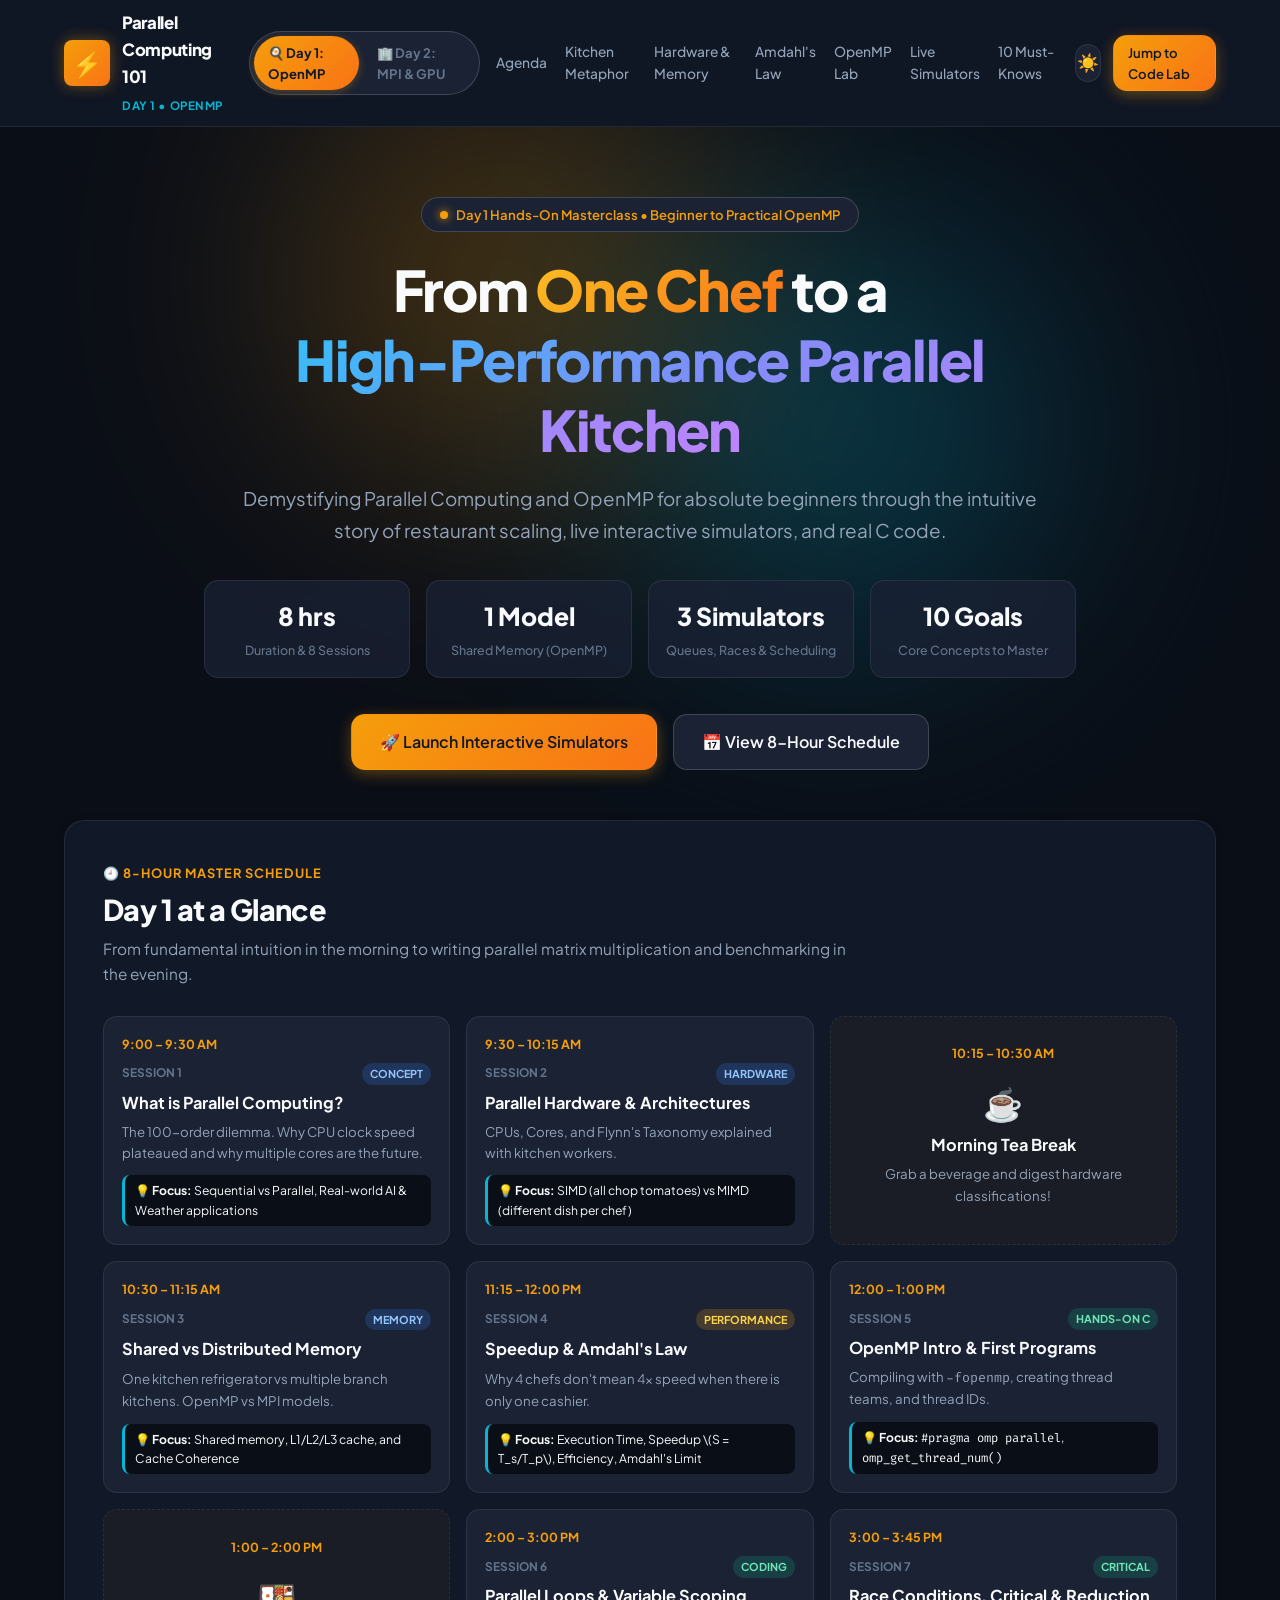
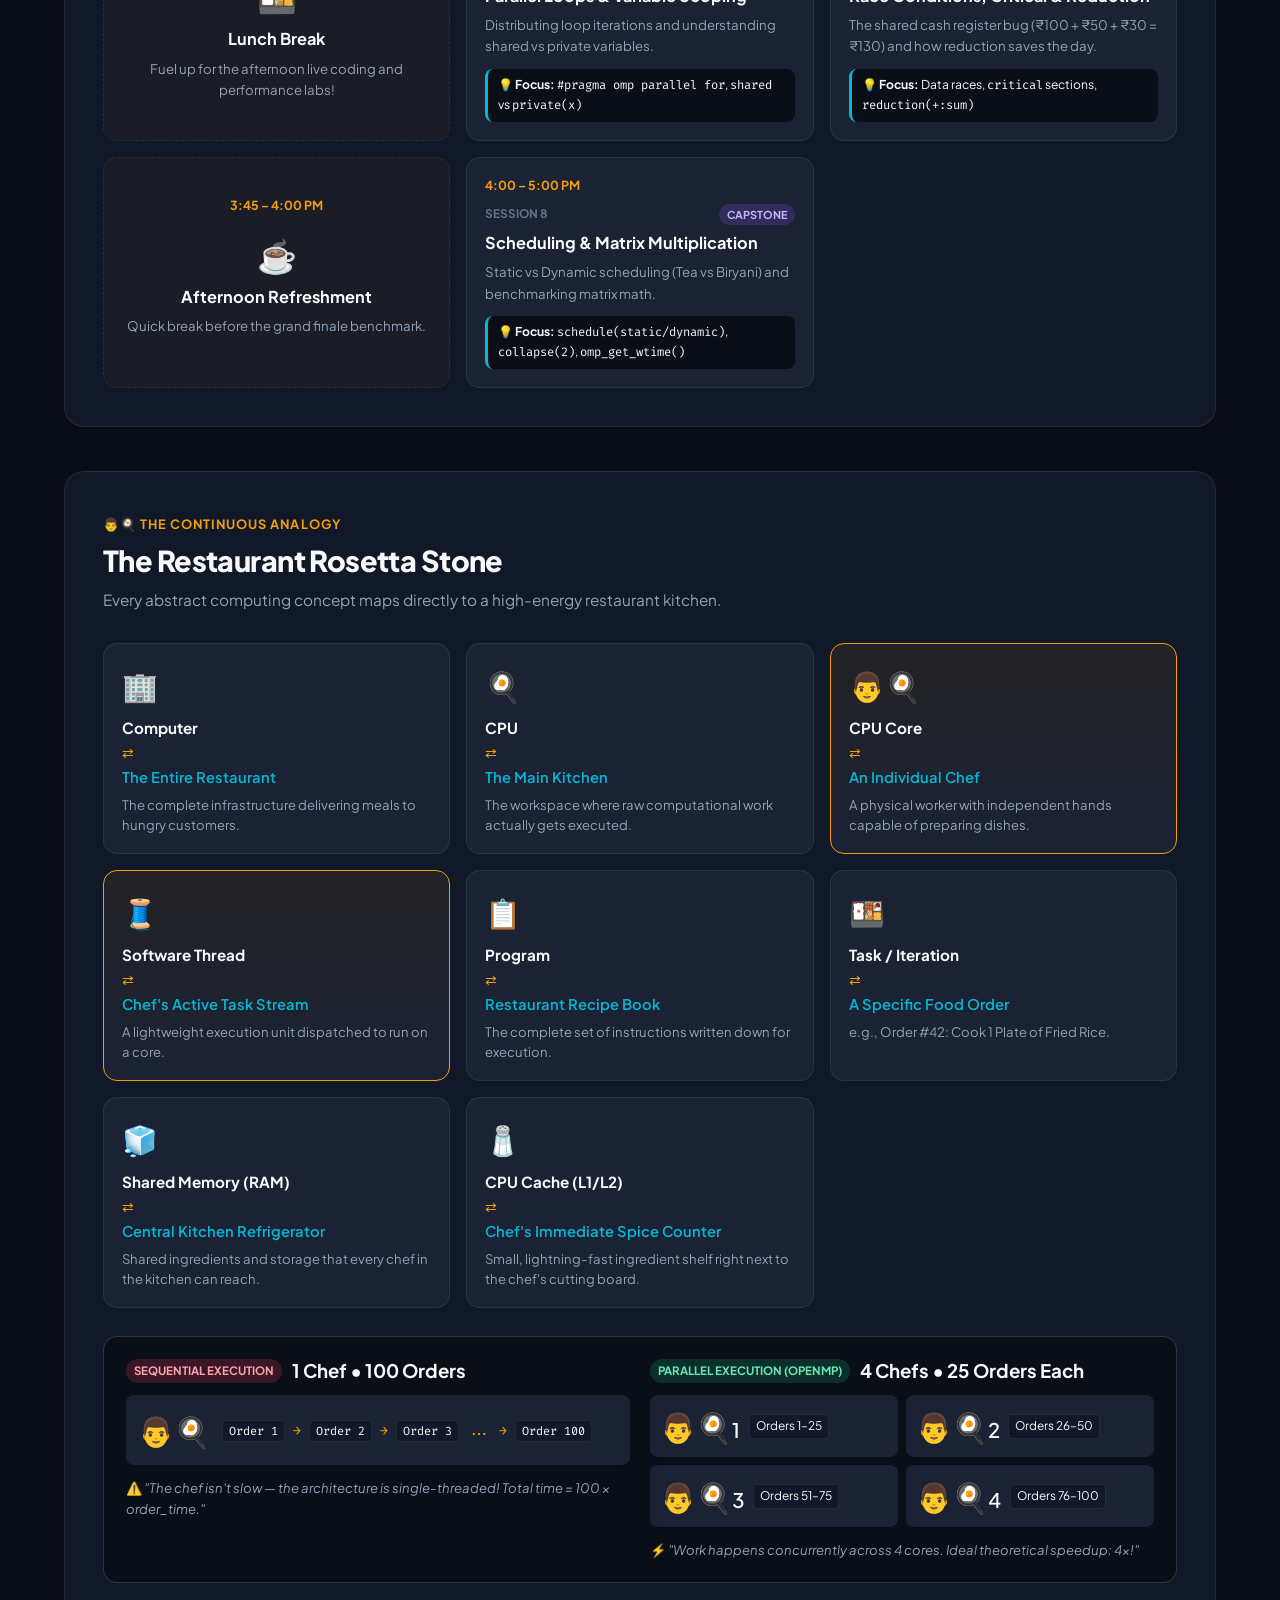
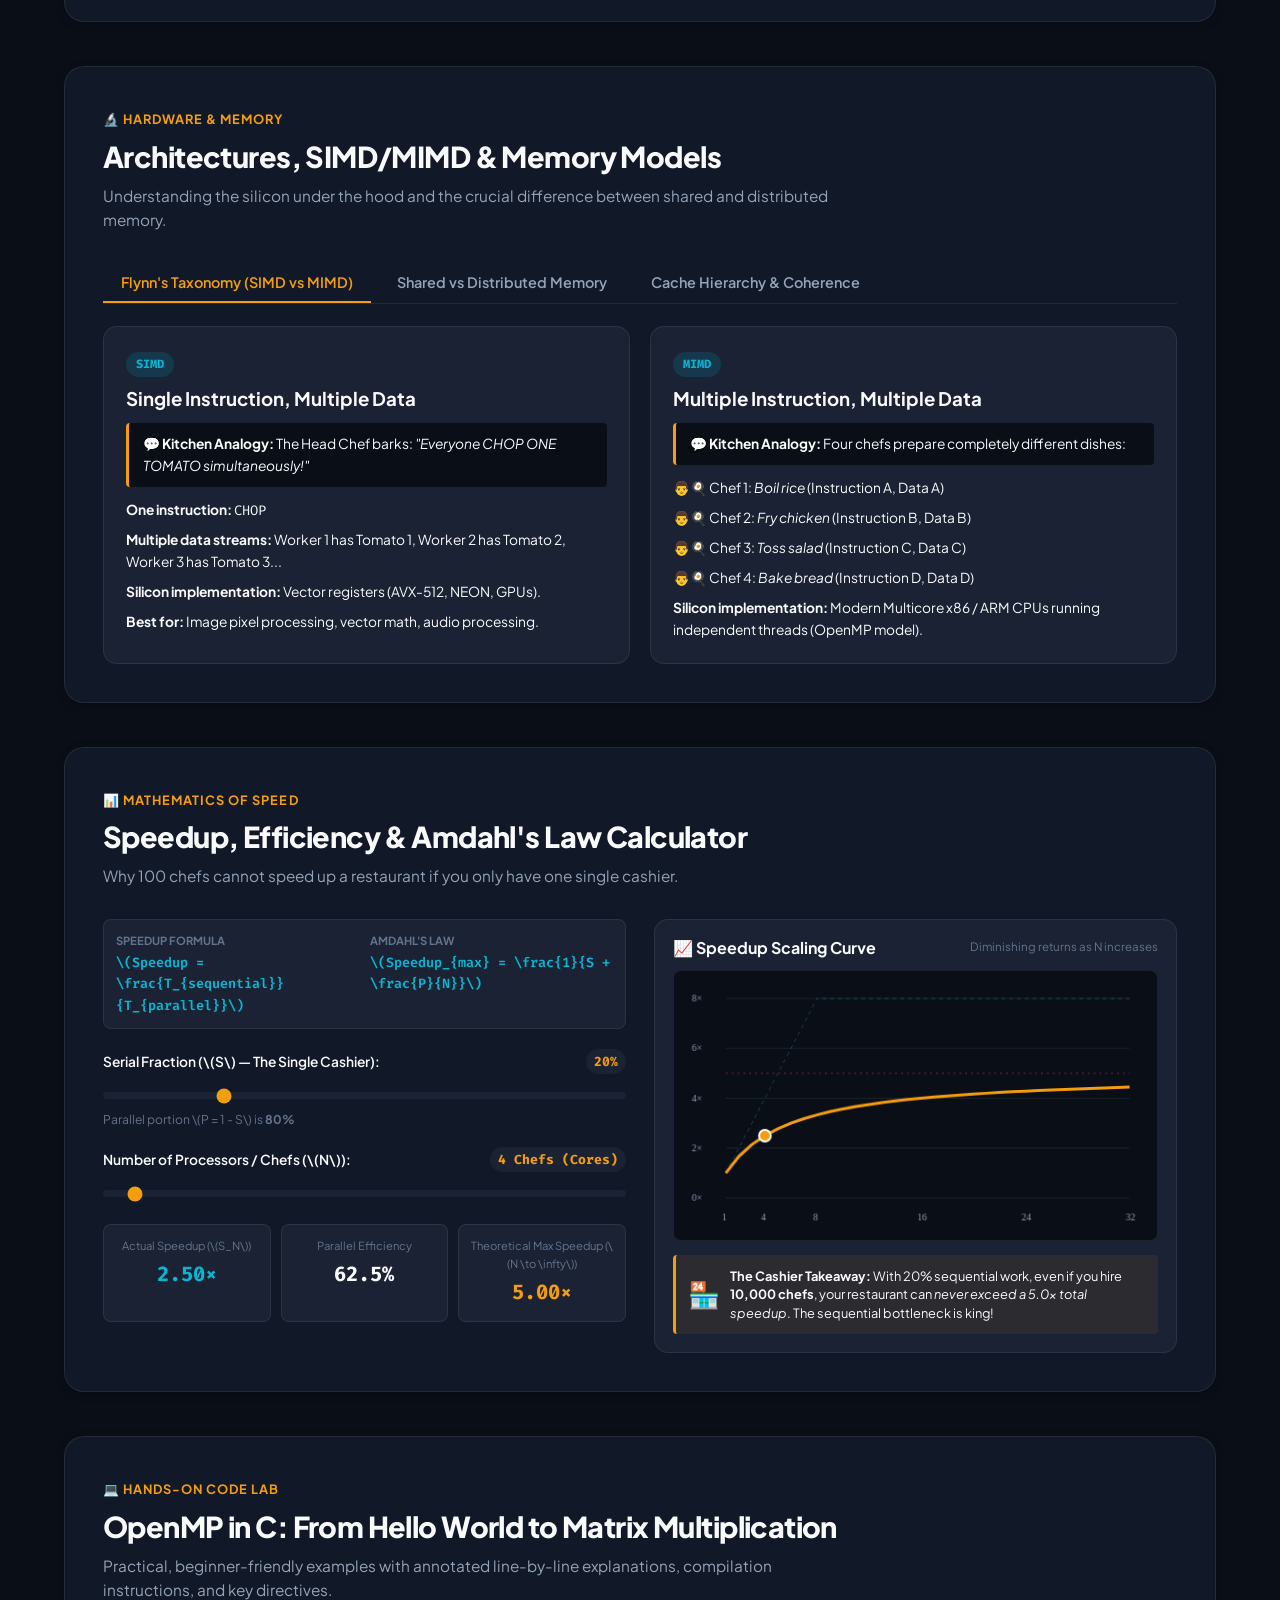
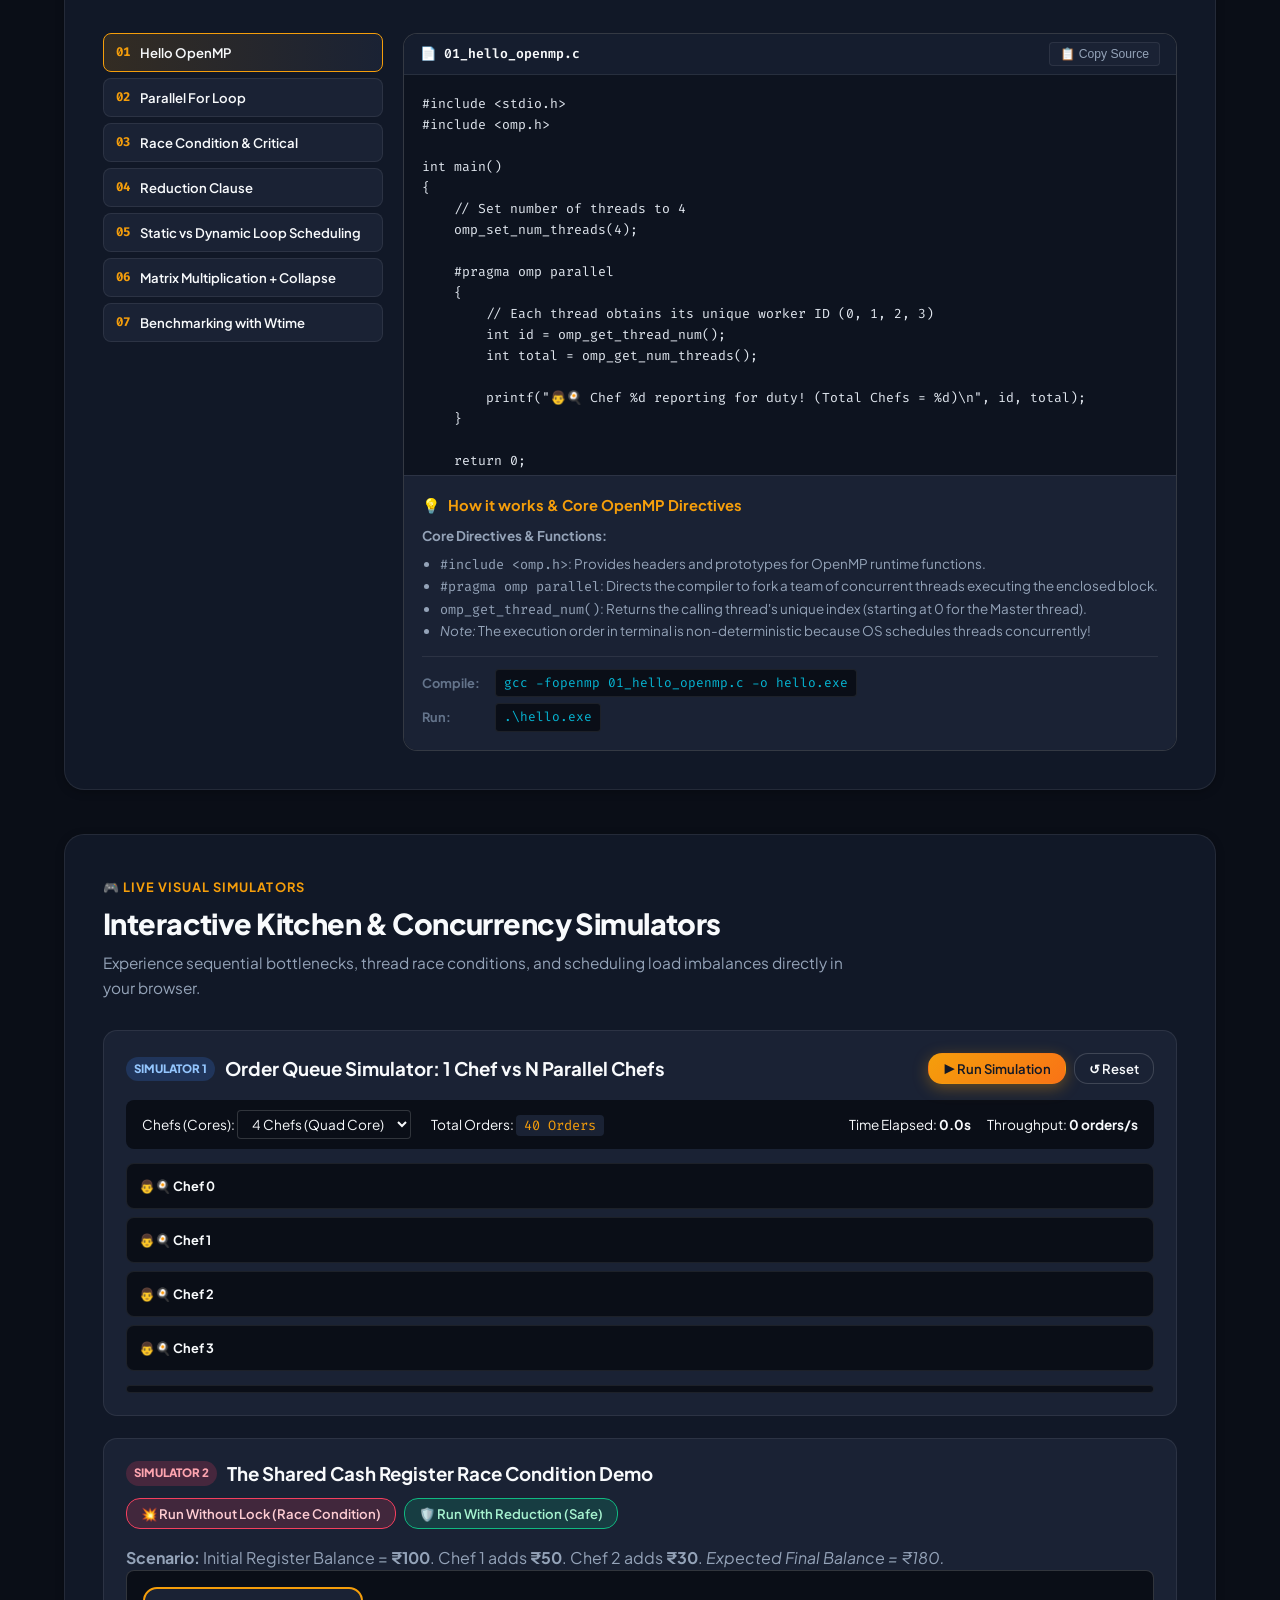
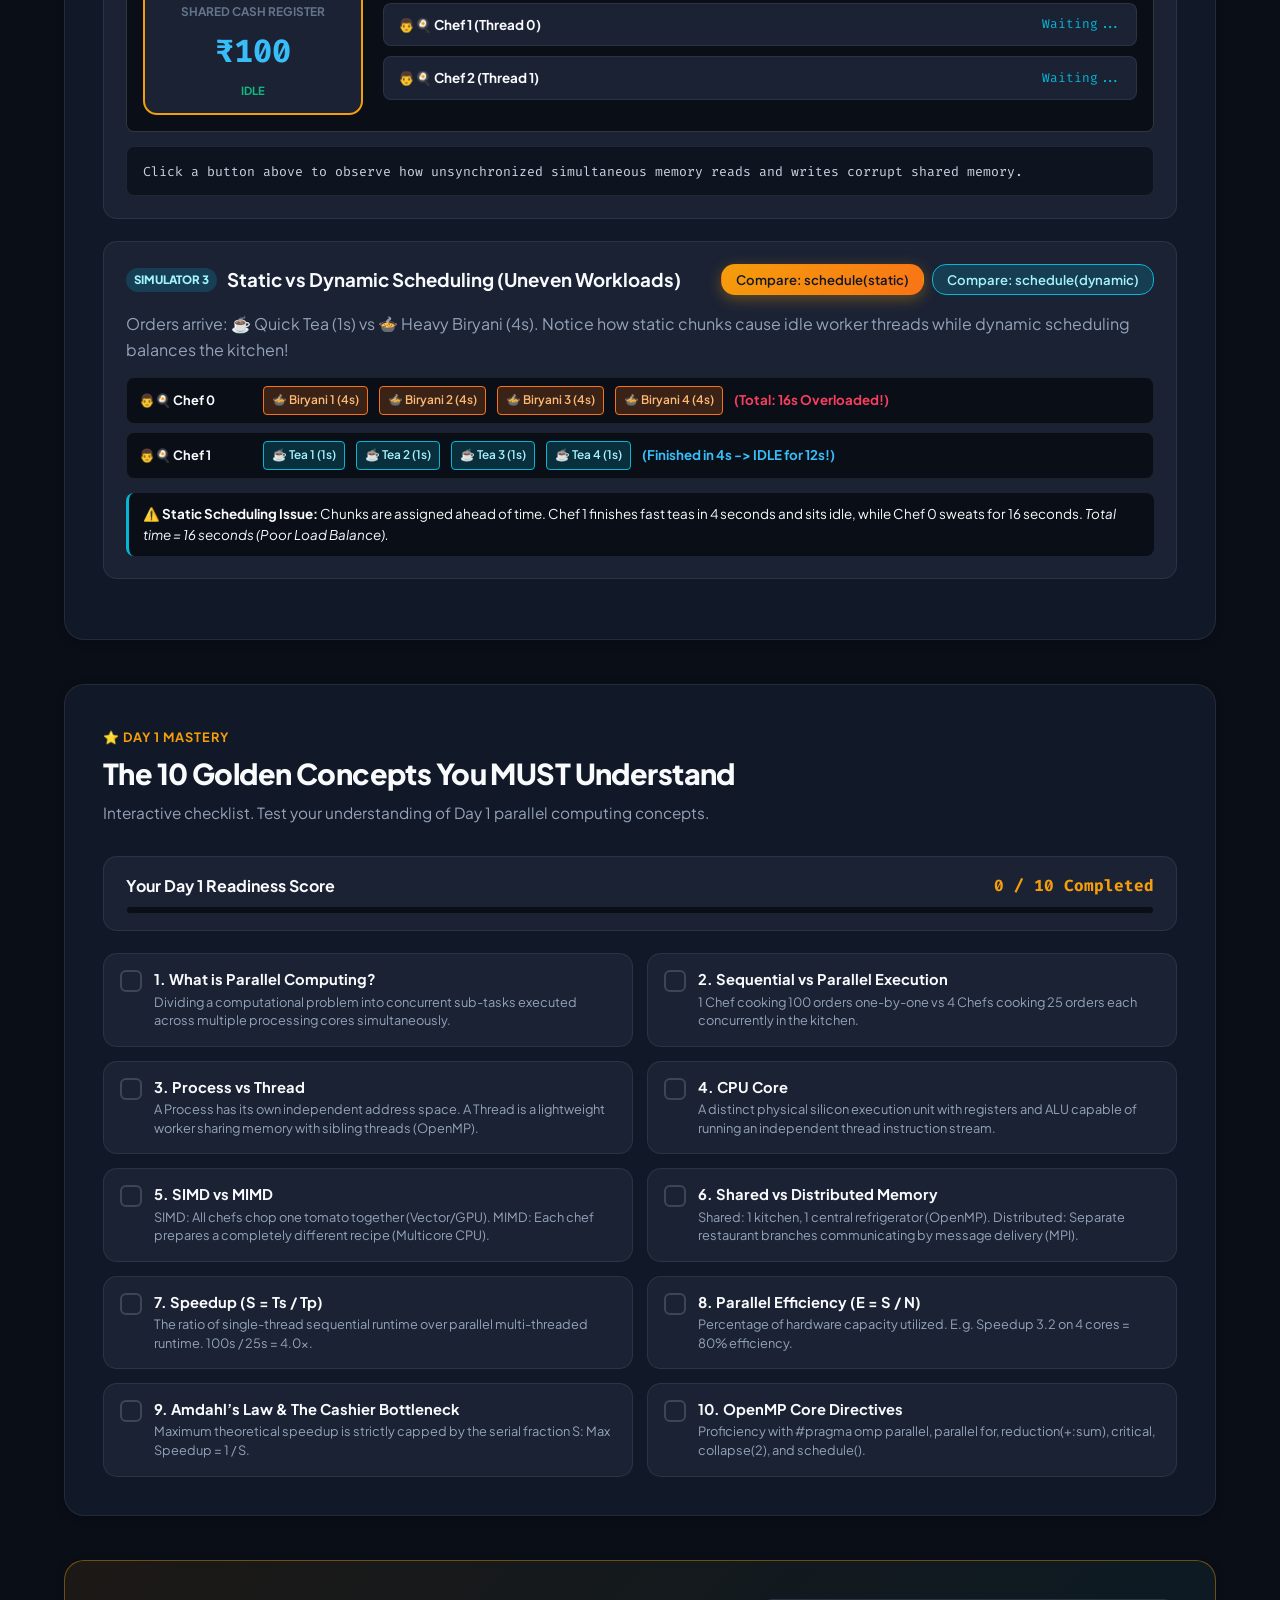
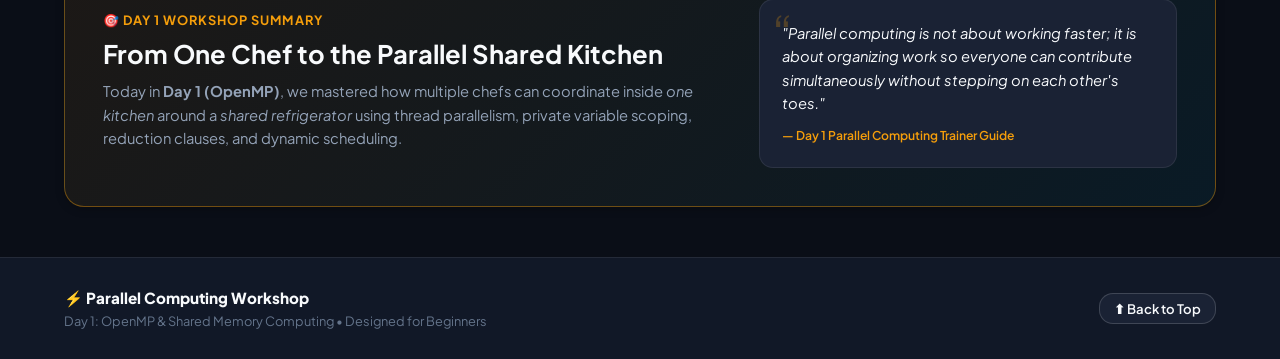
==== commit 529bb126: "Add standalone Day 2 learning portal (day2.html, day2.css, day2.js), complete 8-hour Trainer Handboo" ====
--- a/index.html
+++ b/index.html
@@ -21,6 +21,17 @@
           <span class="brand-badge">Day 1 • OpenMP</span>
         </div>
       </div>
+
+      <!-- Workshop Day Switcher Links -->
+      <div class="day-nav-pills">
+        <a href="index.html" class="day-link-btn active">
+          <span>🍳 Day 1: OpenMP</span>
+        </a>
+        <a href="day2.html" class="day-link-btn">
+          <span>🏢 Day 2: MPI & GPU</span>
+        </a>
+      </div>
+
       <nav class="nav-links" id="navLinks">
         <a href="#agenda">Agenda</a>
         <a href="#rosetta">Kitchen Metaphor</a>
--- a/style.css
+++ b/style.css
@@ -173,6 +173,36 @@
   color: var(--accent-cyan);
   text-transform: uppercase;
   letter-spacing: 0.05em;
+}
+
+.day-nav-pills {
+  display: flex;
+  background: var(--bg-surface-elevated);
+  padding: 4px;
+  border-radius: var(--radius-pill);
+  border: 1px solid var(--border-strong);
+  gap: 4px;
+}
+
+.day-link-btn {
+  text-decoration: none;
+  padding: 6px 14px;
+  border-radius: var(--radius-pill);
+  font-family: var(--font-sans);
+  font-size: 0.82rem;
+  font-weight: 700;
+  color: var(--text-muted);
+  transition: all 0.2s ease;
+}
+
+.day-link-btn:hover {
+  color: var(--text-primary);
+}
+
+.day-link-btn.active {
+  background: linear-gradient(135deg, var(--accent-amber), var(--accent-orange));
+  color: #111827;
+  box-shadow: 0 2px 8px rgba(245, 158, 11, 0.3);
 }
 
 .nav-links {
